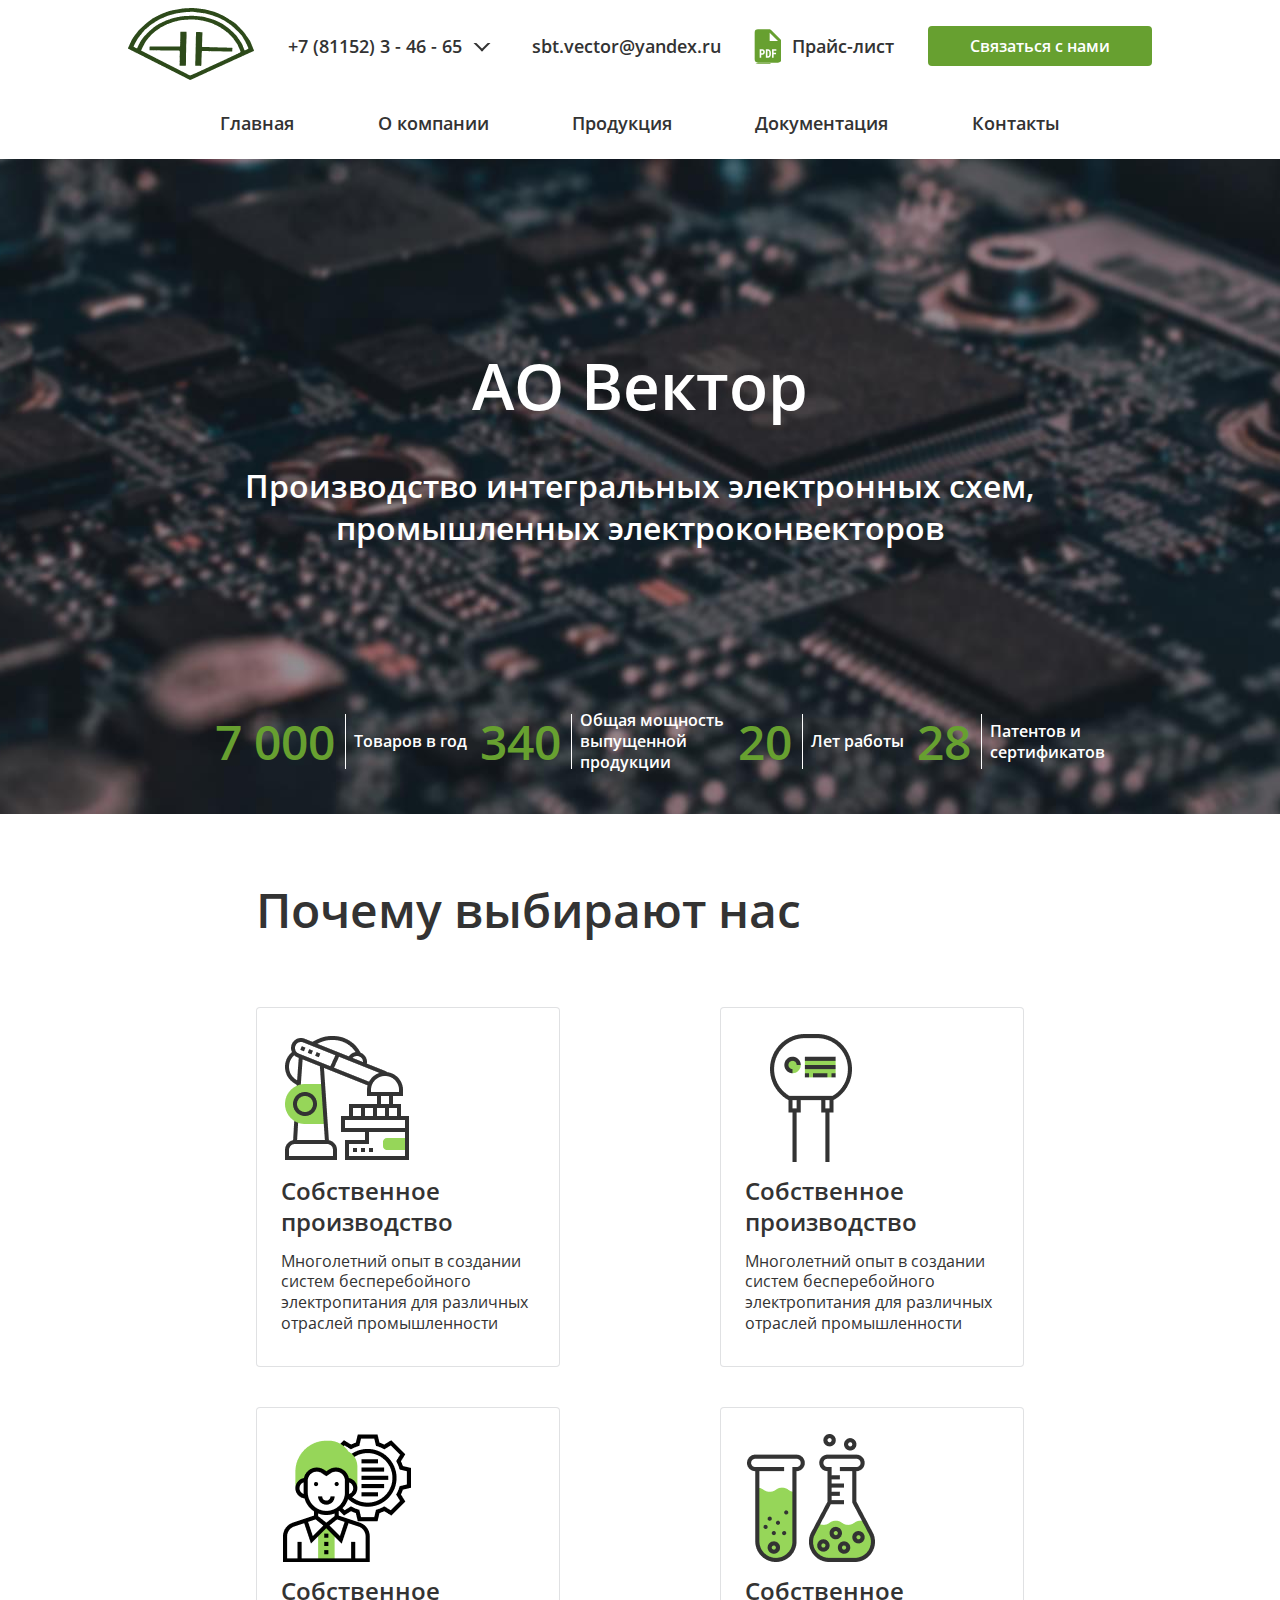
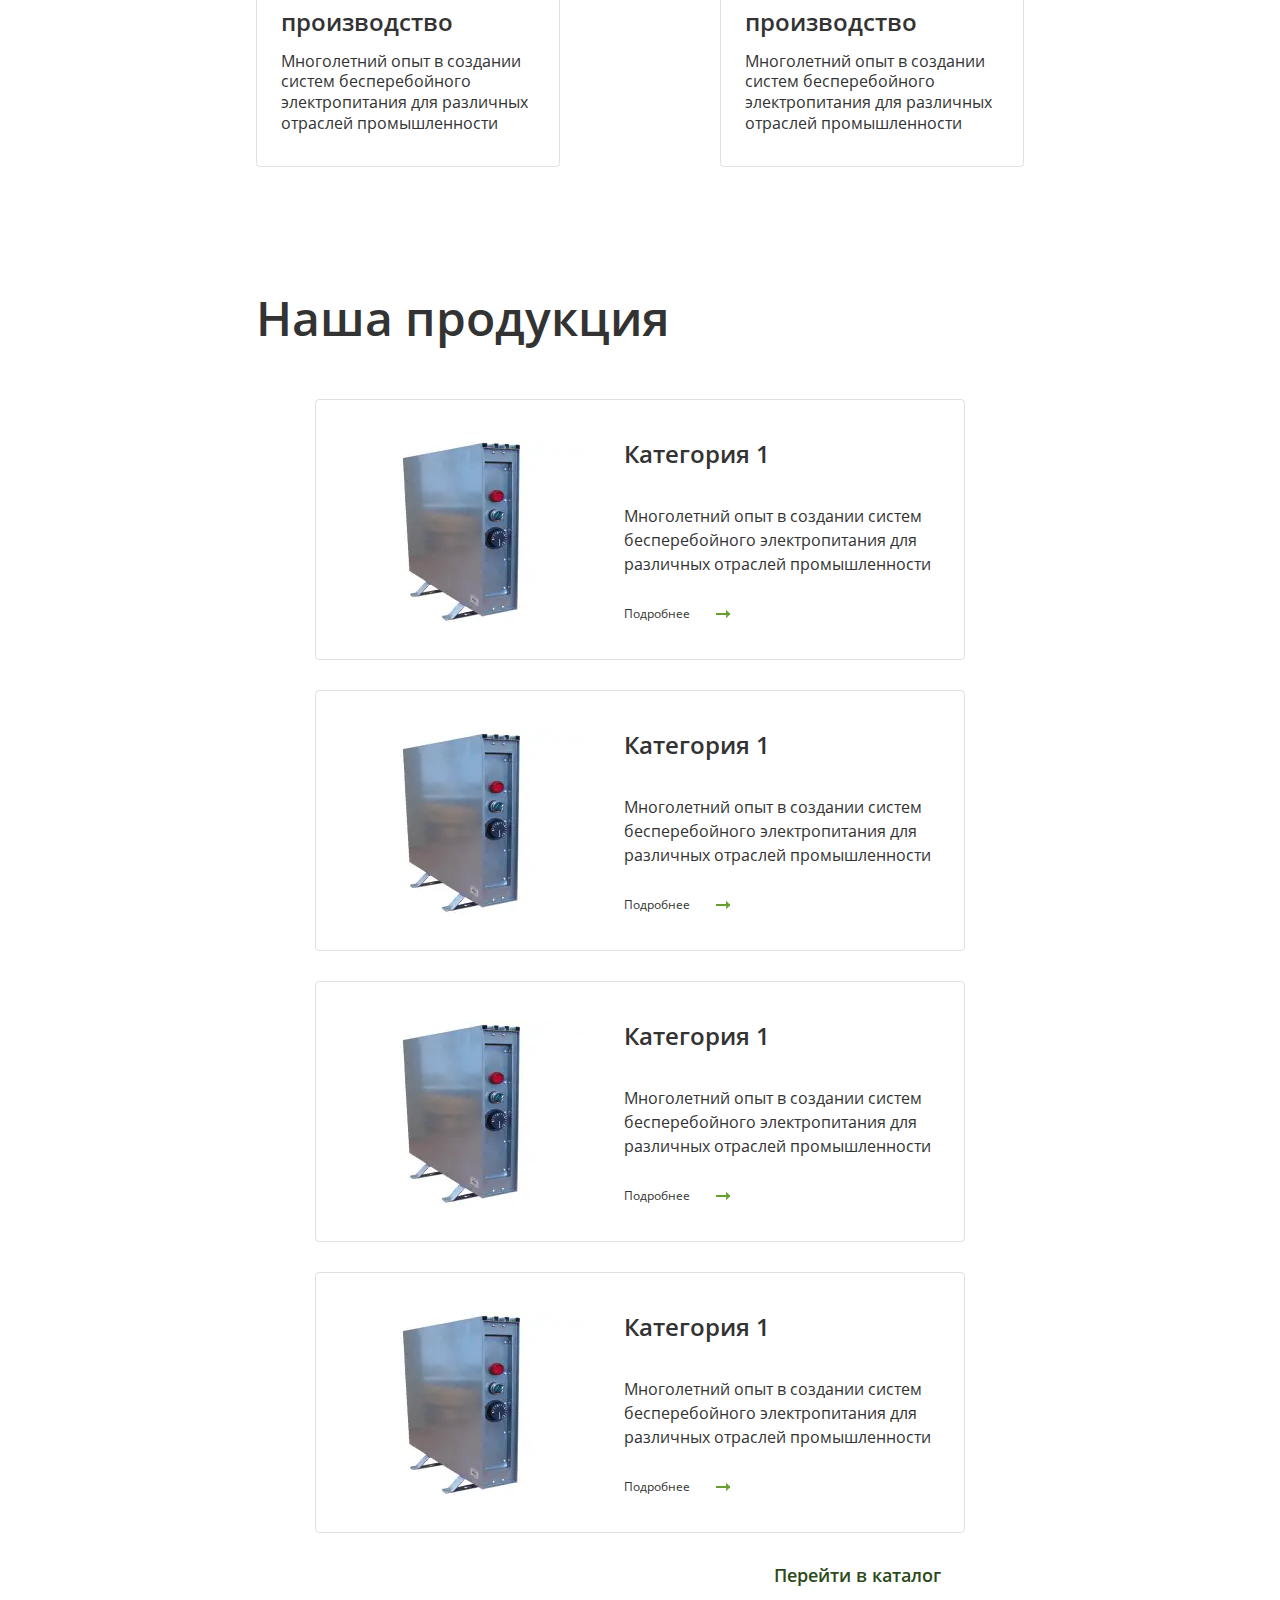
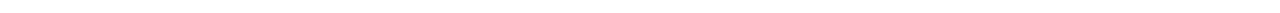
==== index.html @ 48a7c886 "home page. header, main(1,2,3 sections)" ====
<!DOCTYPE html><html lang="en"><head>	<meta charset="UTF-8">	<meta name="viewport" content="width=device-width, initial-scale=1.0">	<link rel="stylesheet" href="css/style.min.css">	<title>Gulp</title>	<!--<style>    HTML {      background-repeat: no-repeat;      background-position: 0 0;      /* По умолчанию показывается мобильный макет */      background-image: url("img/pp.jpg");    }          /*  мобильная    @media (max-width: 320px) {      HTML {        Планшетный макет        background-image: url("img/phone320.jpg");        background-position: center top;      }    }     */    /* Десктоп */    @media (min-width: 1920px) {      HTML {        /* Десктопный макет */        background-image: url("img/pp.jpg");      }    }          BODY {      opacity: 0.5;    }            </style>      <link href="../node_modules/pixel-glass/styles.css" rel="stylesheet">      <script src="../node_modules/pixel-glass/script.js"></script> --></head><body>	<header class="header">	<div class="burger"><span></span></div>	<div class="header__menu">		<a class="header__menu-logo" href="#"><picture><source srcset="img/logo_header.svg" type="image/webp"><img src="img/logo_header.svg" alt="logo" width="126" height="72"></picture></a>	</div>	<div class="header__wrap">		<div class="header__row">			<a class="header__row-logo" href="#"><picture><source srcset="img/logo_header.svg" type="image/webp"><img src="img/logo_header.svg" alt="logo" width="126" height="72"></picture></a>			<div class="header__row-tel-wrap">				<div class="header__row-tel-visible">					<a class="header__row-tel" href="tel:+78115234665">+7 (81152) 3 - 46 - 65</a>					<div class="header__row-tel-arrow"></div>				</div>				<div class="header__row-tel-hidden">					<a href=""><span>Генеральный директор</span> +7 (81152) 3 - 46 - 65</a>					<a href=""><span>Генеральный директор</span> +7 (81152) 3 - 46 - 65</a>					<a href=""><span>Генеральный директор</span> +7 (81152) 3 - 46 - 65</a>					<a href=""><span>Генеральный директор</span> +7 (81152) 3 - 46 - 65</a>				</div>			</div>			<a class="header__row-mail" href="mailto:sbt.vector@yandex.ru">sbt.vector@yandex.ru</a>			<a class="header__row-price" href="#" download>Прайс-лист</a>			<button class="header__row-btn" type="button">Связаться с нами</button>		</div>		<ul class="header__nav">			<li class="header__nav-item"><a class="header__nav-home" href="#">Главная</a></li>			<li class="header__nav-item"><a class="header__nav-aboutus" href="#">О компании</a></li>			<li class="header__nav-item"><a class="header__nav-products" href="#">Продукция</a></li>			<li class="header__nav-item"><a class="header__nav-documents" href="#" target="_blank">Документация</a></li>			<li class="header__nav-item"><a class="header__nav-contacts" href="#">Контакты</a></li>		</ul>	</div>	<div></div></header>	<main class="main">		<section class="title_block">			<h1>АО Вектор</h1>			<h2>Производство интегральных электронных схем, промышленных электроконвекторов</h2>			<ul class="title_block__facts">				<li class="title_block__facts-item">					<div class="title_block__value">7 000</div><span>Товаров в год</span>				</li>				<li class="title_block__facts-item">					<div class="title_block__value">340</div><span>Общая мощность<br> выпущенной<br> продукции</span>				</li>				<li class="title_block__facts-item">					<div class="title_block__value">20</div><span>Лет работы</span>				</li>				<li class="title_block__facts-item">					<div class="title_block__value">28</div><span>Патентов и<br> сертификатов</span>				</li>			</ul>		</section>		<section class="choose-us">			<h3>Почему выбирают нас</h3>			<div class="choose-us__content">				<div class="choose-us__item item1">					<h4>Собственное производство</h4><span>Многолетний опыт в создании систем бесперебойного электропитания для различных отраслей промышленности</span>				</div>				<div class="choose-us__item item2">					<h4>Собственное производство</h4><span>Многолетний опыт в создании систем бесперебойного электропитания для различных отраслей промышленности</span>				</div>				<div class="choose-us__item item3">					<h4>Собственное производство</h4><span>Многолетний опыт в создании систем бесперебойного электропитания для различных отраслей промышленности</span>				</div>				<div class="choose-us__item item4">					<h4>Собственное производство</h4><span>Многолетний опыт в создании систем бесперебойного электропитания для различных отраслей промышленности</span>				</div>			</div>		</section>		<section class="products">			<h3>Наша продукция</h3>			<a class="products__catalog" href="#">Перейти в каталог</a>			<div class="products__content" href="#">				<a class="products__content-category" href="#">					<picture><source srcset="img/products-category.webp" type="image/webp"><img class="products__content-category-img" src="img/products-category.jpg" alt="product" width="252" height="187"></picture>					<div class="products__content-category-text">						<h4>Категория 1</h4>						<p>Многолетний опыт в создании систем бесперебойного электропитания для различных отраслей промышленности</p>						<span>Подробнее</span>					</div>				</a>				<a class="products__content-category" href="#">					<picture><source srcset="img/products-category.webp" type="image/webp"><img class="products__content-category-img" src="img/products-category.jpg" alt="product" width="252" height="187"></picture>					<div class="products__content-category-text">						<h4>Категория 1</h4>						<p>Многолетний опыт в создании систем бесперебойного электропитания для различных отраслей промышленности</p>						<span>Подробнее</span>					</div>				</a>				<a class="products__content-category" href="#">					<picture><source srcset="img/products-category.webp" type="image/webp"><img class="products__content-category-img" src="img/products-category.jpg" alt="product" width="252" height="187"></picture>					<div class="products__content-category-text">						<h4>Категория 1</h4>						<p>Многолетний опыт в создании систем бесперебойного электропитания для различных отраслей промышленности</p>						<span>Подробнее</span>					</div>				</a>				<a class="products__content-category" href="#">					<picture><source srcset="img/products-category.webp" type="image/webp"><img class="products__content-category-img" src="img/products-category.jpg" alt="product" width="252" height="187"></picture>					<div class="products__content-category-text">						<h4>Категория 1</h4>						<p>Многолетний опыт в создании систем бесперебойного электропитания для различных отраслей промышленности</p>						<span>Подробнее</span>					</div>				</a>			</div>		</section>	</main>	<script src="https://code.jquery.com/jquery-3.5.1.min.js"></script>	<script src="js/script.min.js"></script></body></html>
---- css/style.min.css ----
/*! normalize.css v8.0.1 | MIT License | github.com/necolas/normalize.css */html{line-height:1.15;-webkit-text-size-adjust:100%;-moz-text-size-adjust:100%;-ms-text-size-adjust:100%;text-size-adjust:100%}body{margin:0}main{display:block}h1{font-size:2em;margin:.67em 0}hr{-webkit-box-sizing:content-box;box-sizing:content-box;height:0;overflow:visible}pre{font-family:monospace;font-size:1em}a{background-color:transparent}abbr[title]{border-bottom:none;text-decoration:underline}b,strong{font-weight:bolder}code,kbd,samp{font-family:monospace;font-size:1em}small{font-size:80%}sub,sup{font-size:75%;line-height:0;position:relative;vertical-align:baseline}sub{bottom:-.25em}sup{top:-.5em}img{border-style:none}button,input,optgroup,select,textarea{font-family:inherit;font-size:100%;line-height:1.15;margin:0}button,input{overflow:visible}button,select{text-transform:none}[type=button],[type=reset],[type=submit],button{-webkit-appearance:button;-moz-appearance:button;appearance:button}[type=button]::-moz-focus-inner,[type=reset]::-moz-focus-inner,[type=submit]::-moz-focus-inner,button::-moz-focus-inner{border-style:none;padding:0}[type=button]:-moz-focusring,[type=reset]:-moz-focusring,[type=submit]:-moz-focusring,button:-moz-focusring{outline:1px dotted ButtonText}fieldset{padding:.35em .75em .625em}legend{-webkit-box-sizing:border-box;box-sizing:border-box;color:inherit;display:table;max-width:100%;padding:0;white-space:normal}progress{vertical-align:baseline}textarea{overflow:auto}[type=checkbox],[type=radio]{-webkit-box-sizing:border-box;box-sizing:border-box;padding:0}[type=number]::-webkit-inner-spin-button,[type=number]::-webkit-outer-spin-button{height:auto}[type=search]{-webkit-appearance:textfield;-moz-appearance:textfield;appearance:textfield;outline-offset:-2px}[type=search]::-webkit-search-decoration{-webkit-appearance:none;appearance:none}::-webkit-file-upload-button{-webkit-appearance:button;appearance:button;font:inherit}details{display:block}summary{display:list-item}template{display:none}[hidden]{display:none}@font-face{font-family:opensans-400;font-display:swap;src:url(../fonts/opensans-400.woff) format("woff"),url(../fonts/opensans-400.woff2) format("woff2");font-weight:400;font-style:normal}@font-face{font-family:opensans-600;font-display:swap;src:url(../fonts/opensans-600.woff) format("woff"),url(../fonts/opensans-600.woff2) format("woff2");font-weight:600;font-style:normal}@font-face{font-family:opensans-700;font-display:swap;src:url(../fonts/opensans-700.woff) format("woff"),url(../fonts/opensans-700.woff2) format("woff2");font-weight:700;font-style:normal}body{max-width:1920px;margin:0 auto}.header{padding:8px 15.83%;-webkit-box-sizing:border-box;box-sizing:border-box;background-color:#fff}.header__menu{display:none}.header__row{display:-webkit-box;display:-ms-flexbox;display:flex;-webkit-box-pack:justify;-ms-flex-pack:justify;justify-content:space-between;-webkit-box-align:center;-ms-flex-align:center;align-items:center;font-size:18px}.header__row-tel-wrap{width:210px;height:70px;background-color:#fff;position:relative}.header__row-tel-visible{width:200px;height:50px;padding:0;display:-webkit-box;display:-ms-flexbox;display:flex;-webkit-box-pack:justify;-ms-flex-pack:justify;justify-content:space-between;-webkit-box-align:end;-ms-flex-align:end;align-items:flex-end;position:absolute;background-color:#fff;top:-12px;z-index:2}.header__row-tel{font-family:opensans-600,Arial,sans-serif;font-style:normal;font-weight:600;line-height:26px;text-decoration:none;line-height:.3;color:#333}.header__row-tel-arrow{display:block;width:8px;height:8px;border:2px solid #333;border-color:transparent transparent #333 #333;-webkit-transform:rotate(-45deg);-ms-transform:rotate(-45deg);transform:rotate(-45deg);margin-top:1%}.header__row-tel-hidden{width:223px;background-color:#fff;padding:50px 16px 5px 15px;-webkit-box-sizing:border-box;box-sizing:border-box}.header__row-tel-hidden a{display:-webkit-box;display:-ms-flexbox;display:flex;-webkit-box-orient:vertical;-webkit-box-direction:normal;-ms-flex-direction:column;flex-direction:column;-webkit-box-pack:justify;-ms-flex-pack:justify;justify-content:space-between;-webkit-box-align:start;-ms-flex-align:start;align-items:flex-start;height:55px;padding:5px 8px;border-bottom:1px solid #e3e3e3;font-family:opensans-600,Arial,sans-serif;font-style:normal;font-weight:600;line-height:26px;text-decoration:none;color:#333}.header__row-tel-hidden a:nth-of-type(4){border-color:transparent}.header__row-tel-hidden a span{font-size:12px}.header__row-mail{font-family:opensans-600,Arial,sans-serif;font-style:normal;font-weight:600;line-height:26px;text-decoration:none;color:#333}.header__row-price{font-family:opensans-600,Arial,sans-serif;font-style:normal;font-weight:600;line-height:26px;text-decoration:none;color:#333;display:-webkit-box;display:-ms-flexbox;display:flex;width:140px;-webkit-box-pack:justify;-ms-flex-pack:justify;justify-content:space-between;-webkit-box-align:center;-ms-flex-align:center;align-items:center}.header__row-price::before{content:"";display:block;width:27px;height:35px;background-image:url(../img/file_pdf.svg)}.header__row-btn{width:224px;height:40px;background:#67a030;border-radius:4px;border:none;font-family:opensans-600,Arial,sans-serif;font-style:normal;font-weight:600;line-height:26px;text-decoration:none;color:#fff;font-size:16px}.header__nav{margin:0 auto;padding:25px 0 15px;width:82%;display:-webkit-box;display:-ms-flexbox;display:flex;-webkit-box-pack:justify;-ms-flex-pack:justify;justify-content:space-between}.header__nav-item{list-style-type:none;font-size:18px}.header__nav-aboutus,.header__nav-contacts,.header__nav-documents,.header__nav-home,.header__nav-products{font-family:opensans-600,Arial,sans-serif;font-style:normal;font-weight:600;line-height:26px;text-decoration:none;color:#333}main{max-width:100%}.title_block{max-width:100%;padding:11.5% 13.7% 2%;background-image:url(../../img/title_block_bg.jpg);background-repeat:no-repeat;background-position:center;background-size:auto;color:#fff;font-family:opensans-600,Arial,sans-serif;font-weight:600}.title_block h1{font-size:64px;text-align:center}.title_block h2{text-align:center;font-size:32px;line-height:130%;margin-bottom:162px}.title_block__facts{display:-webkit-box;display:-ms-flexbox;display:flex;-webkit-box-pack:justify;-ms-flex-pack:justify;justify-content:space-between}.title_block__facts-item{font-family:opensans-600,Arial,sans-serif;font-style:normal;font-weight:600;line-height:16px;line-height:130%;text-decoration:none;color:#333;color:#fff;list-style-type:none;display:-webkit-box;display:-ms-flexbox;display:flex;-webkit-box-align:center;-ms-flex-align:center;align-items:center}.title_block__value{padding-right:10px;margin-right:8px;font-family:opensans-600,Arial,sans-serif;font-weight:700;line-height:115%;font-size:48px;border-right:1px solid #fff;color:#67a030}.choose-us{padding:65px 15.83% 65px 15.83%;-webkit-box-sizing:border-box;box-sizing:border-box}.choose-us h3{font-family:opensans-600,Arial,sans-serif;font-style:normal;font-weight:700;font-size:48px;line-height:62px;line-height:130%;color:#333;margin:0 0 65px}.choose-us__content{display:-webkit-box;display:-ms-flexbox;display:flex;-webkit-box-pack:justify;-ms-flex-pack:justify;justify-content:space-between}.choose-us__item{width:304px;height:360px;border-radius:4px;border:1px solid rgba(50,54,70,.15);padding:32px 24px;-webkit-box-sizing:border-box;box-sizing:border-box;display:-webkit-box;display:-ms-flexbox;display:flex;-webkit-box-orient:vertical;-webkit-box-direction:normal;-ms-flex-direction:column;flex-direction:column;-webkit-box-pack:end;-ms-flex-pack:end;justify-content:flex-end;background-position:0 0;background-size:contain;background-position:26px 26px;background-size:128px auto;background-repeat:no-repeat}.choose-us__item h4{margin:0 0 13px 0;font-family:opensans-600,Arial,sans-serif;font-style:normal;font-weight:700;font-size:24px;line-height:31px;line-height:130%;color:#333}.choose-us__item span{font-family:opensans-400,Arial,sans-serif;font-style:normal;font-weight:400;line-height:16px;line-height:130%;text-decoration:none;color:#333;font-size:16px}.choose-us__item.item1{background-image:url(../img/choose_us1.png)}.choose-us__item.item2{background-image:url(../img/choose_us2.png)}.choose-us__item.item3{background-image:url(../img/choose_us3.png)}.choose-us__item.item4{background-image:url(../img/choose_us4.png)}.products{padding:15px 15.83% 50px}.products h3{font-family:opensans-600,Arial,sans-serif;font-style:normal;font-weight:700;font-size:48px;line-height:62px;line-height:130%;color:#333;margin:0}.products__catalog{font-family:opensans-600,Arial,sans-serif;font-style:normal;font-weight:600;line-height:26px;text-decoration:none;font-size:18px;color:#2d4a1a;display:block;margin:-45px 0 80px 85%}.products__content{display:-webkit-box;display:-ms-flexbox;display:flex;-ms-flex-wrap:wrap;flex-wrap:wrap;-webkit-box-pack:justify;-ms-flex-pack:justify;justify-content:space-between}.products__content-category{width:640px;height:261px;padding:38px 33px 38px 24px;-webkit-box-sizing:border-box;box-sizing:border-box;display:-webkit-box;display:-ms-flexbox;display:flex;-webkit-box-pack:justify;-ms-flex-pack:justify;justify-content:space-between;border:1px solid rgba(50,54,70,.15);border-radius:4px;text-decoration:none;margin:0 0 30px}.products__content-category-text{display:-webkit-box;display:-ms-flexbox;display:flex;-webkit-box-orient:vertical;-webkit-box-direction:normal;-ms-flex-direction:column;flex-direction:column;-webkit-box-pack:justify;-ms-flex-pack:justify;justify-content:space-between;width:52%}.products__content-category-text h4{font-family:opensans-600,Arial,sans-serif;font-style:normal;font-weight:700;font-size:24px;line-height:31px;line-height:130%;color:#333;margin:0}.products__content-category-text p{font-family:opensans-400,Arial,sans-serif;font-style:normal;font-weight:400;line-height:16px;line-height:130%;text-decoration:none;color:#333;line-height:150%;margin:25px 0 20px}.products__content-category-text span{font-family:opensans-400,Arial,sans-serif;font-style:normal;font-weight:400;line-height:16px;line-height:130%;text-decoration:none;color:#333;font-size:12px;position:relative;display:block;width:106px}.products__content-category-text span::after{content:"";display:block;position:absolute;right:1px;top:5px;width:2px;height:2px;border:2px solid #67a030;border-color:transparent transparent #67a030 #67a030;-webkit-transform:rotate(-135deg);-ms-transform:rotate(-135deg);transform:rotate(-135deg)}.products__content-category-text span::before{content:"";display:block;position:absolute;width:14px;height:2px;background-color:#67a030;right:0;top:7px}@media (max-width:1890px){.products__content-category{width:600px}}@media (max-width:1800px){.choose-us{padding:65px 10% 65px 10%}.products{padding:15px 10% 50px}}@media (max-width:1650px){.header{padding:8px 10%}}@media (max-width:1570px){.choose-us{padding:65px 5% 65px}.products{padding:15px 5% 50px}}@media (max-width:1390px){.choose-us{padding:65px 25% 65px}.choose-us__content{-ms-flex-wrap:wrap;flex-wrap:wrap;height:800px}}@media (max-width:1350px){.products{padding:15px 25% 50px;position:relative}.products h3{margin:0 0 50px}.products__content-category{width:650px}.products__catalog{position:absolute;margin:0;bottom:25px;right:26.5%}}@media (max-width:1290px){.choose-us{padding:65px 20% 65px}.products{padding:15px 20% 50px}.products__content{-webkit-box-orient:vertical;-webkit-box-direction:normal;-ms-flex-direction:column;flex-direction:column;-webkit-box-align:center;-ms-flex-align:center;align-items:center}}@media (max-width:1250px){.header{padding:15px 3%}.header__row{font-size:15px}.header__row-tel-visible{height:60px;top:-20px;width:170px}.header__row-price{width:120px}.header__row-btn{width:200px;font-size:14px}.header__nav-item{font-size:15px}.title_block{padding:11.5% 8% 2%}.title_block__facts{-ms-flex-wrap:wrap;flex-wrap:wrap;padding:0 190px;height:150px;-ms-flex-line-pack:justify;align-content:space-between}}@media (max-width:1100px){.title_block h1{font-size:58px}.title_block h2{font-size:25px;width:650px;margin:70px auto 100px}.title_block__facts{padding:0 130px}}@media (max-width:1080px){.choose-us{padding:65px 17% 65px}.products{padding:15px 17% 50px}}@media (max-width:980px){.choose-us{padding:65px 13% 65px}.products{padding:15px 13% 50px}}@media (max-width:950px){.header{position:relative}.header__menu{display:block;width:100%;height:150px;padding:0 50px;-webkit-box-sizing:border-box;box-sizing:border-box;position:absolute;top:0;left:0;z-index:3;background-color:#fff}.header__menu-logo{display:block;width:130px;margin:35px}.burger{position:absolute;width:50px;height:45px;top:50px;right:60px;z-index:10}.burger::after,.burger::before{content:"";display:block;width:50px;height:6px;border-radius:8px;background-color:#333;position:absolute;-webkit-transition:all .3s ease 0s;-o-transition:all .3s ease 0s;transition:all .3s ease 0s}.burger::before{top:0}.burger::after{bottom:0}.burger span{display:block;position:absolute;top:42%;width:100%;height:6px;border-radius:8px;background-color:#333;-webkit-transition:all .5s ease 0s;-o-transition:all .5s ease 0s;transition:all .5s ease 0s}.burger.active::before{-webkit-transform:rotate(-45deg);-ms-transform:rotate(-45deg);transform:rotate(-45deg);top:42%}.burger.active::after{-webkit-transform:rotate(45deg);-ms-transform:rotate(45deg);transform:rotate(45deg);bottom:42%}.burger.active span{-webkit-transform:scale(0);-ms-transform:scale(0);transform:scale(0)}.header__row-logo{z-index:5;margin:35px 80% 200px 100px}.header__wrap{position:absolute;left:0;width:100%;z-index:5;background-color:#fff;top:-2500%;-webkit-transition:all .8s ease 0s;-o-transition:all .8s ease 0s;transition:all .8s ease 0s}.header__wrap.active{top:0}.header__row{-webkit-box-orient:vertical;-webkit-box-direction:normal;-ms-flex-direction:column;flex-direction:column;-webkit-box-align:center;-ms-flex-align:center;align-items:center;height:520px;padding:0 0 30px}.header__row-tel-wrap{margin-left:30px;height:60px;width:200px}.header__row-tel-hidden{margin:0 0 0 -15px;padding:50px 10px 10px}.header__row-price::before{background-size:70%;background-repeat:no-repeat;background-position:center}.header__nav{-webkit-box-orient:vertical;-webkit-box-direction:normal;-ms-flex-direction:column;flex-direction:column;position:absolute;width:100%;top:0;left:0;height:273px;-webkit-box-align:center;-ms-flex-align:center;align-items:center}.header__nav-item{font-size:18px}.title_block{padding:25% 8% 8%}.title_block__facts{padding:0 70px}}@media (max-width:860px){.choose-us{padding:65px 9% 65px}.choose-us h3{font-size:40px}}@media (max-width:830px){.products{padding:15px 9% 50px}.products__content-category{width:600px}}@media (max-width:770px){.title_block h1{font-size:50px}.title_block h2{font-size:20px;width:500px;margin:70px auto 100px}.title_block__facts-item{font-size:13px}.title_block__value{font-size:40px}.choose-us{padding:65px 5% 65px}}@media (max-width:700px){.choose-us{padding:95px 8% 65px}.choose-us h3{font-size:35px;text-align:center}.choose-us__content{-webkit-box-orient:vertical;-webkit-box-direction:normal;-ms-flex-direction:column;flex-direction:column;-ms-flex-wrap:nowrap;flex-wrap:nowrap;-webkit-box-pack:justify;-ms-flex-pack:justify;justify-content:space-between;-webkit-box-align:center;-ms-flex-align:center;align-items:center;height:1500px}.products h3{font-size:35px}.products__content-category{width:500px;padding-left:0}.products__content-category-img{width:200px;height:auto;margin-top:15px}.products__content-category-text{width:60%}}@media (max-width:670px){.title_block__facts{padding:0 20px}}@media (max-width:590px){.products{padding:15px 5% 50px}.products h3{text-align:center}.products__content-category{width:450px;padding-right:5px}.products__content-category-text{margin-left:-20px}}@media (max-width:570px){.title_block{padding:30% 8% 8%}.title_block h2{width:300px;margin-bottom:50px}.title_block__facts{-ms-flex-wrap:nowrap;flex-wrap:nowrap;height:250px;-webkit-box-orient:vertical;-webkit-box-direction:normal;-ms-flex-direction:column;flex-direction:column;-webkit-box-align:center;-ms-flex-align:center;align-items:center}}@media (max-width:500px){.products__content-category{padding:10px 5px 10px 0;width:90%;height:200px}.products__content-category-text p{margin:0;line-height:110%}}@media (max-width:450px){.header__menu{padding:0 50px 0 0}.header__row-logo{margin:35px 80% 280px 100px}.header__row{height:570px}.header__nav{margin-top:80px}.products__content-category{padding:15px 5px 15px 0}.products__content-category-img{width:170px;height:auto}.products__content-category-text{margin-left:-30px}.products__content-category-text h4{font-size:18px}.products__content-category-text p{font-size:12px}}.webp .title_block{background-image:url(../../img/title_block_bg.webp)}.webp .choose-us__item.item1{background-image:url(../img/choose_us1.webp)}.webp .choose-us__item.item2{background-image:url(../img/choose_us2.webp)}.webp .choose-us__item.item3{background-image:url(../img/choose_us3.webp)}.webp .choose-us__item.item4{background-image:url(../img/choose_us4.webp)}
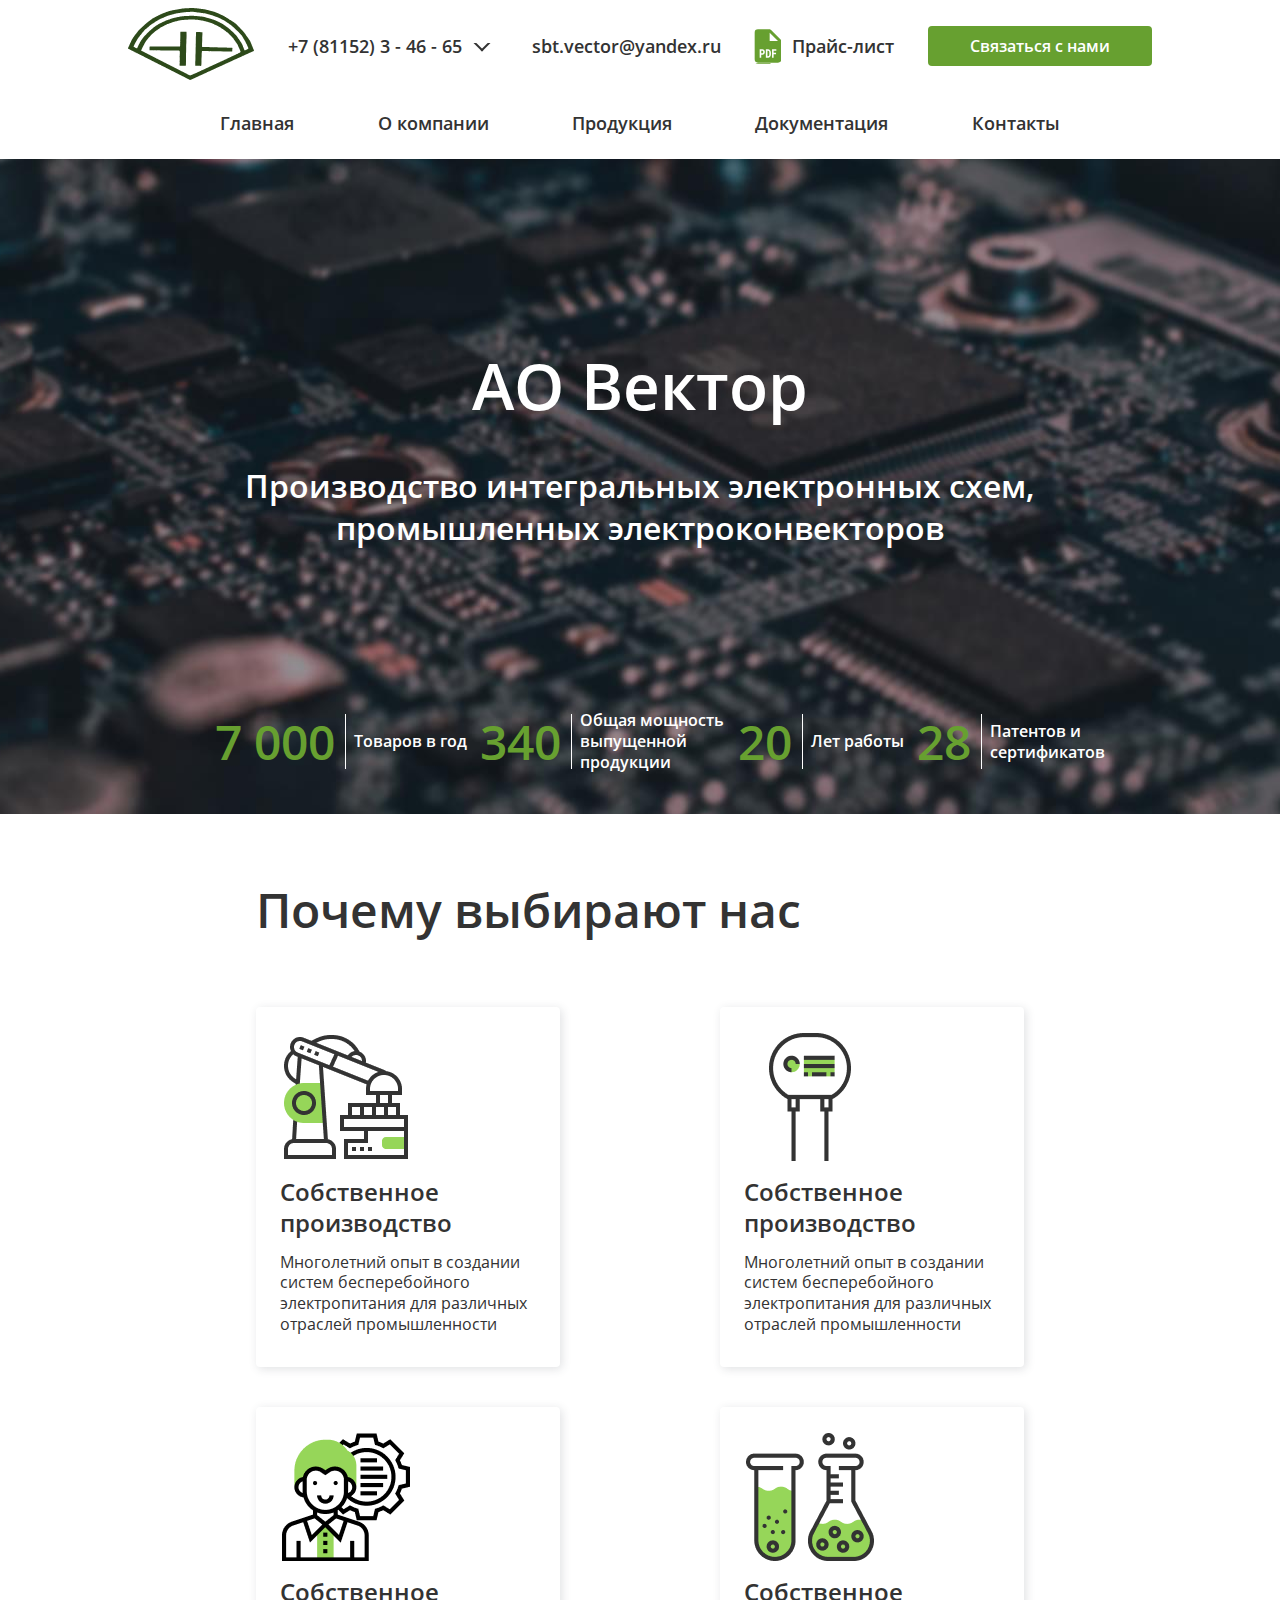
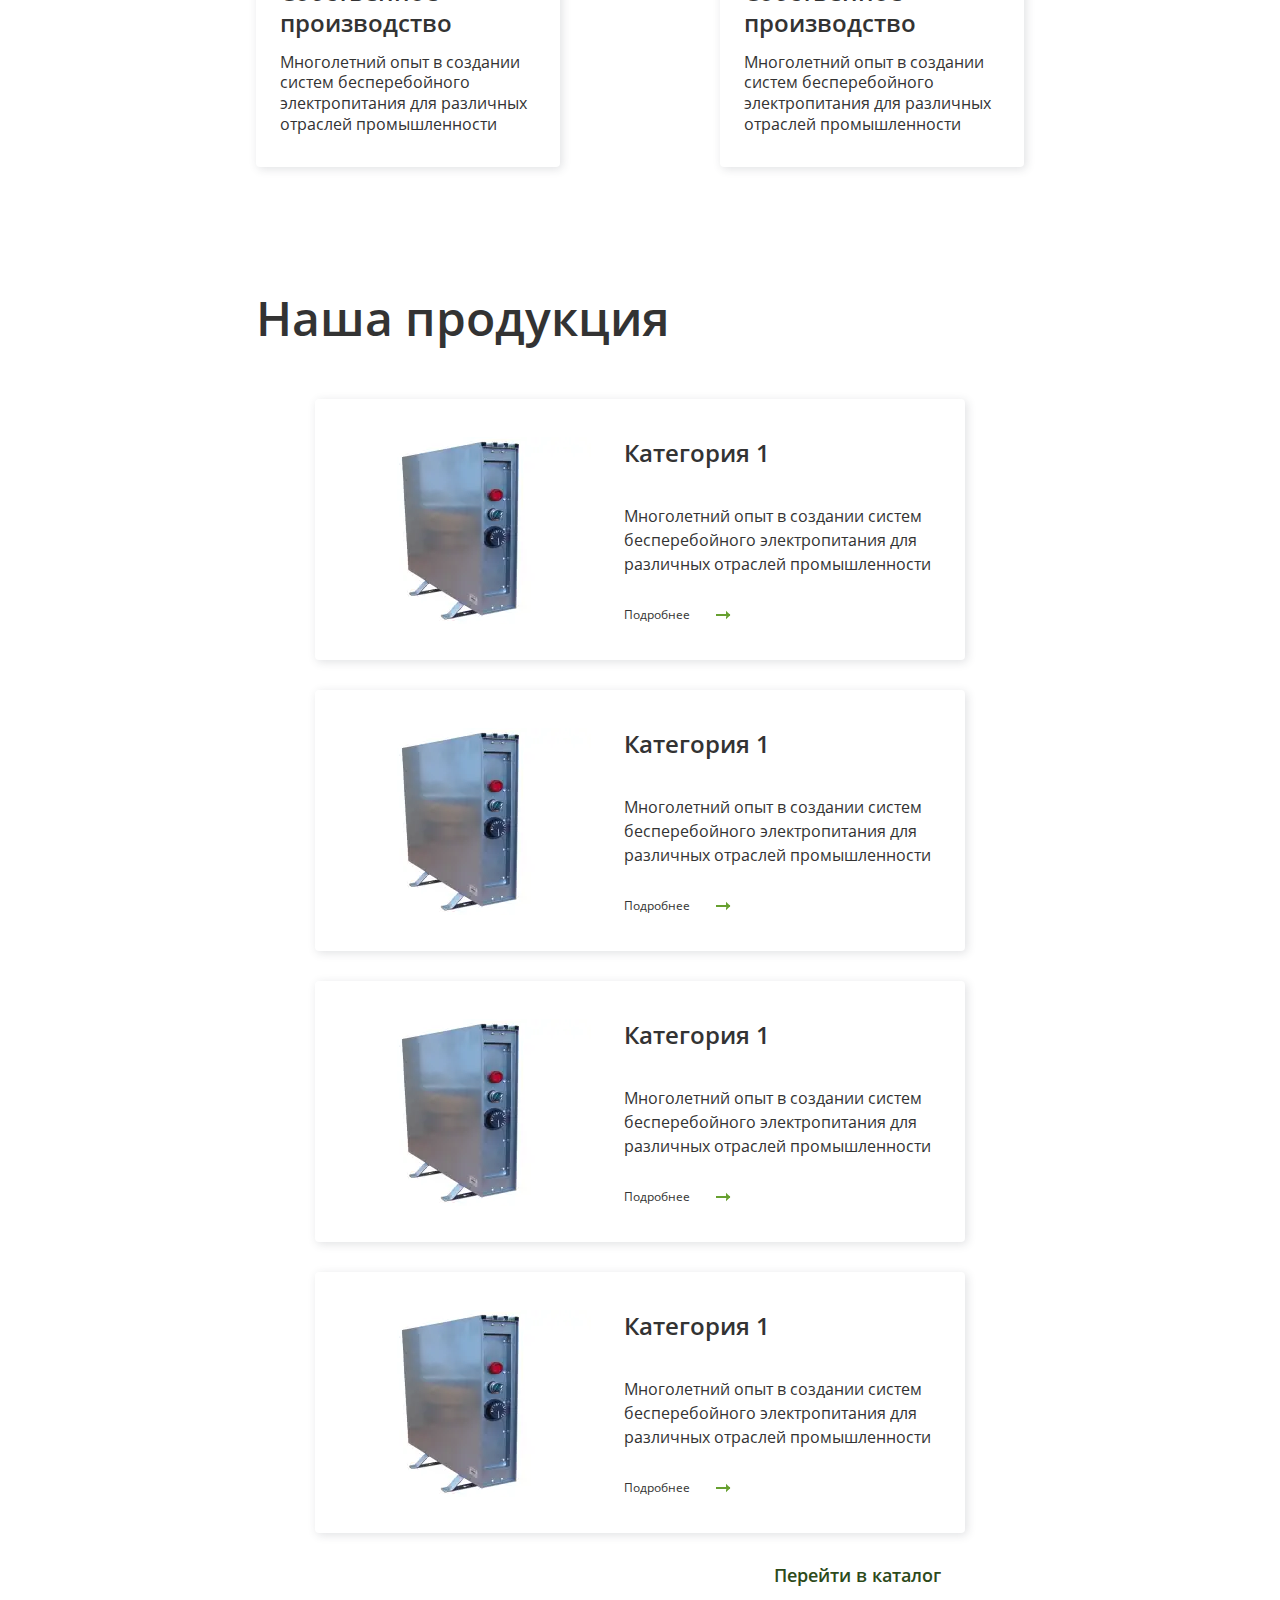
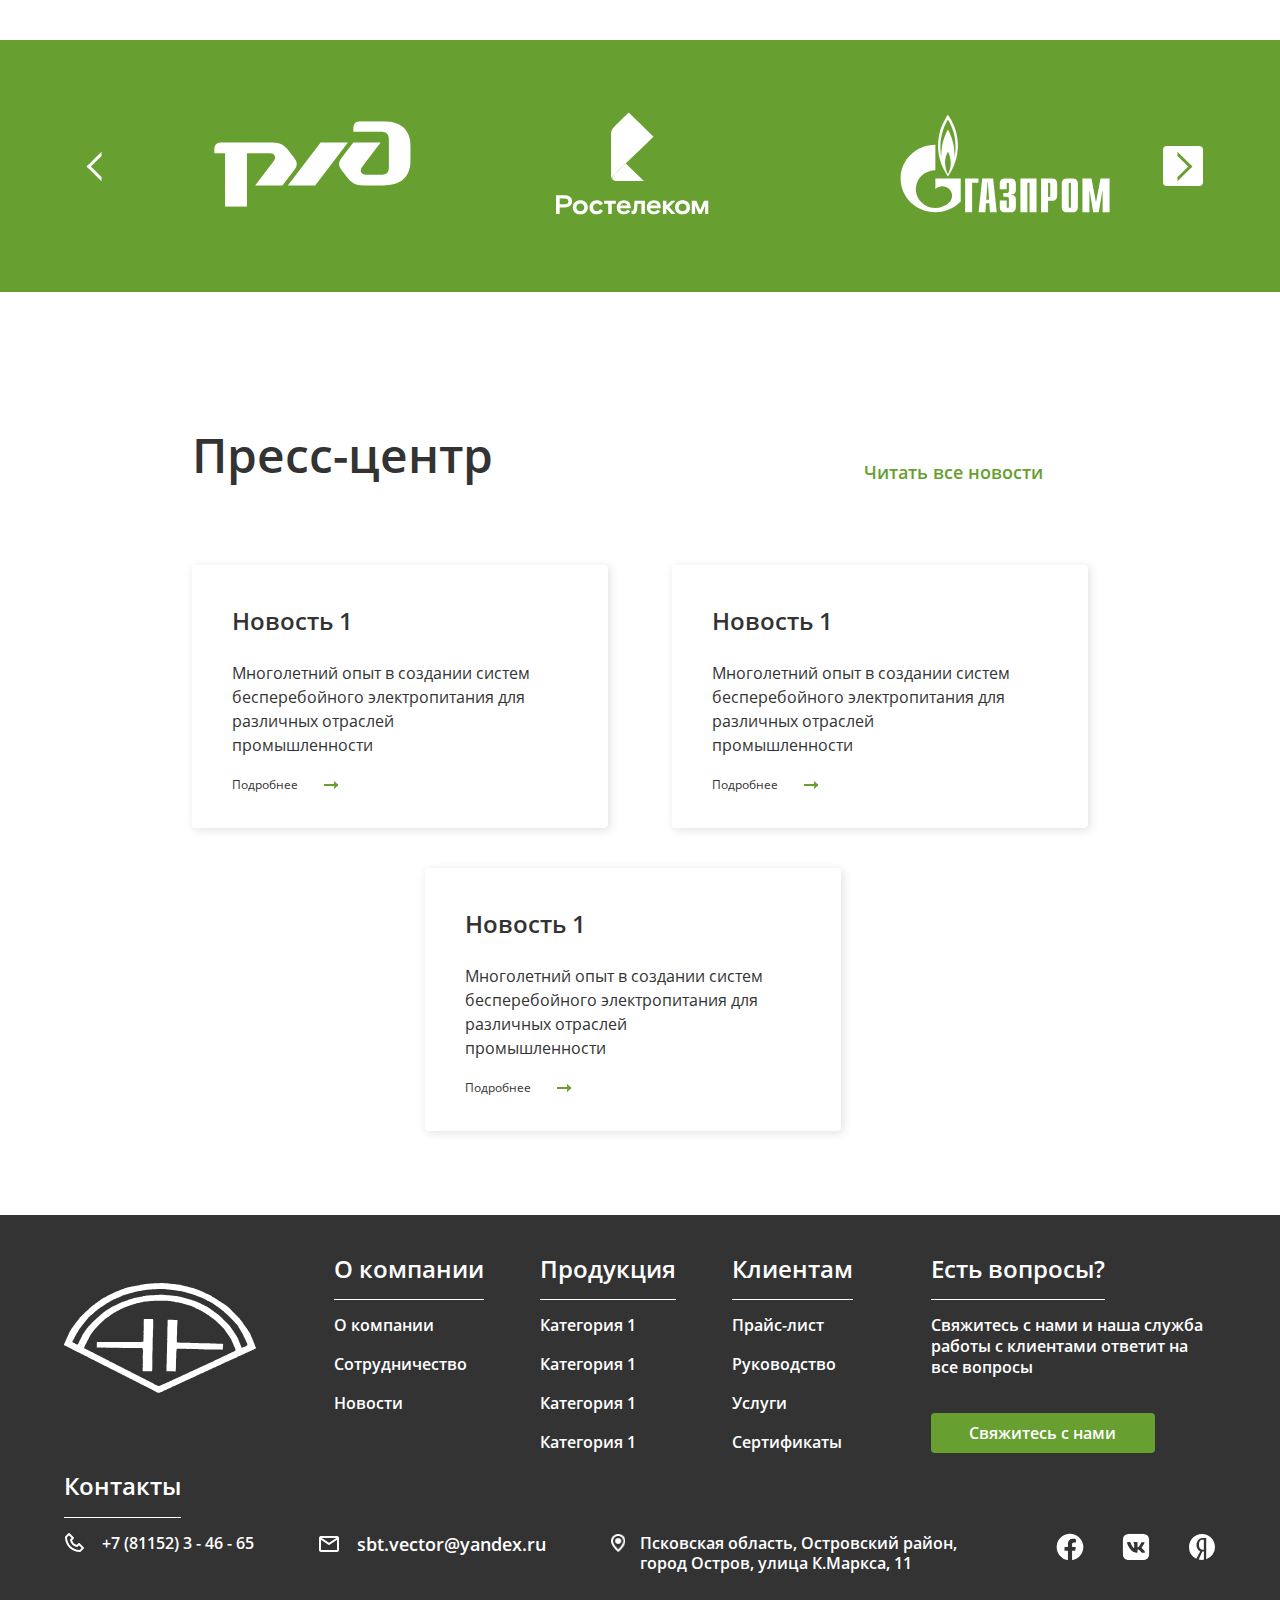
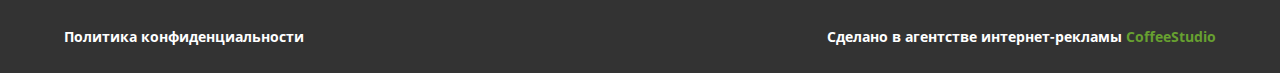
==== commit 678d6611: "+main,footer" ====
--- a/index.html
+++ b/index.html
@@ -37,7 +37,7 @@
              </style>       <link href="../node_modules/pixel-glass/styles.css" rel="stylesheet">-      <script src="../node_modules/pixel-glass/script.js"></script> -->+      <script src="../node_modules/pixel-glass/script.js"></script>--> </head>  <body>@@ -151,7 +151,104 @@
 				</a> 			</div> 		</section>+		<section class="customers-slider">+			<div class="customers-slider__item">+				<picture><source srcset="img/customer1.svg" type="image/webp"><img class="customers-slider__railways" src="img/customer1.svg" alt="#" width="197" height="86"></picture>+			</div>+			<div class="customers-slider__item">+				<picture><source srcset="img/customer2.svg" type="image/webp"><img class="customers-slider__rt" src="img/customer2.svg" alt="#" width="153" height="103" ></picture>+			</div>+			<div class="customers-slider__item">+				<picture><source srcset="img/customer3.svg" type="image/webp"><img class="customers-slider__gazprom" src="img/customer3.svg" alt="#" width="214" height="103"></picture>+			</div>+			<div class="customers-slider__item">+				<picture><source srcset="img/customer4.svg" type="image/webp"><img class="customers-slider__rostec" src="img/customer4.svg" alt="#" width="206" height="98"></picture>+			</div>+			<div class="customers-slider__item">+				<picture><source srcset="img/customer1.svg" type="image/webp"><img class="customers-slider__railways" src="img/customer1.svg" alt="#" width="197" height="86"></picture>+			</div>+			<div class="customers-slider__item">+				<picture><source srcset="img/customer2.svg" type="image/webp"><img class="customers-slider__rt" src="img/customer2.svg" alt="#" width="153" height="103" ></picture>+			</div>+			<div class="customers-slider__item">+				<picture><source srcset="img/customer3.svg" type="image/webp"><img class="customers-slider__gazprom" src="img/customer3.svg" alt="#" width="214" height="103"></picture>+			</div>+			<div class="customers-slider__item">+				<picture><source srcset="img/customer4.svg" type="image/webp"><img class="customers-slider__rostec" src="img/customer4.svg" alt="#" width="206" height="98"></picture>+			</div>+		</section>+		<section class="news">+			<h3>Пресс-центр</h3>+			<a class="news__link" href="#">Читать все новости</a>+			<div class="news__wrap">+				<div class="news__item">+					<h4>Новость 1</h4>+					<p>Многолетний опыт в создании систем бесперебойного электропитания для различных отраслей промышленности</p>+					<span>Подробнее</span>+				</div>+				<div class="news__item">+					<h4>Новость 1</h4>+					<p>Многолетний опыт в создании систем бесперебойного электропитания для различных отраслей промышленности</p>+					<span>Подробнее</span>+				</div>+				<div class="news__item">+					<h4>Новость 1</h4>+					<p>Многолетний опыт в создании систем бесперебойного электропитания для различных отраслей промышленности</p>+					<span>Подробнее</span>+				</div>+			</div>+		</section> 	</main>+	<footer>+	<div class="footer__nav">+		<a class="footer__logo" href="#"><picture><source srcset="img/logo_footer.svg" type="image/webp"><img src="img/logo_footer.svg" alt="logo"></picture></a>+		<div class="footer__nav-wrap">+			<div class="footer__aboutus">+				<a class="footer__title" href="#">О компании</a>+				<a class="footer__aboutus-link" href="#">О компании</a>+				<a class="footer__aboutus-link" href="#">Сотрудничество</a>+				<a class="footer__aboutus-link" href="#">Новости</a>+			</div>+			<div class="footer__products">+				<a class="footer__title" href="#">Продукция</a>+				<a class="footer__products-link" href="#">Категория 1</a>+				<a class="footer__products-link" href="#">Категория 1</a>+				<a class="footer__products-link" href="#">Категория 1</a>+				<a class="footer__products-link" href="#">Категория 1</a>+			</div>+			<div class="footer__toclients">+				<a class="footer__title" href="#">Клиентам</a>+				<a class="footer__toclients-link" href="#">Прайс-лист</a>+				<a class="footer__toclients-link" href="#">Руководство</a>+				<a class="footer__toclients-link" href="#">Услуги</a>+				<a class="footer__toclients-link" href="#">Сертификаты</a>+			</div>+		</div>+		<div class="footer__questions">+			<h4 class="footer__title">Есть вопросы?</h4>+			<span>Свяжитесь с нами и наша служба работы с клиентами ответит на все вопросы</span>+			<button>Свяжитесь с нами</button>+		</div>+	</div>+	<div class="footer__contact">+		<a class="footer__title" href="#">Контакты</a>+		<div class="footer__contact-wrap">+			<a class="footer__tel" href="tel:+78115234665">+7 (81152) 3 - 46 - 65</a>+			<a class="footer__mail" href="mailto:sbt.vector@yandex.ru">sbt.vector@yandex.ru</a>+			<div class="footer__address">Псковская область, Островский район, город Остров, улица К.Маркса, 11</div>+			<div class="footer__socials">+				<a class="footer__socials-fb" href="#"></a>+				<a class="footer__socials-vk" href="#"></a>+				<a class="footer__socials-yandex" href="#"></a>+			</div>+		</div>+	</div>+	<div class="footer__tiny">+		<a class="footer__tiny-link" href="#">Политика конфиденциальности</a>+		<a class="footer__tiny-link" href="#">Сделано в агентстве интернет-рекламы <span>CoffeeStudio</span></a>+	</div>+</footer>+ 	<script src="https://code.jquery.com/jquery-3.5.1.min.js"></script> 	<script src="js/script.min.js"></script> </body>--- a/css/style.min.css
+++ b/css/style.min.css
@@ -1 +1 @@
-/*! normalize.css v8.0.1 | MIT License | github.com/necolas/normalize.css */html{line-height:1.15;-webkit-text-size-adjust:100%;-moz-text-size-adjust:100%;-ms-text-size-adjust:100%;text-size-adjust:100%}body{margin:0}main{display:block}h1{font-size:2em;margin:.67em 0}hr{-webkit-box-sizing:content-box;box-sizing:content-box;height:0;overflow:visible}pre{font-family:monospace;font-size:1em}a{background-color:transparent}abbr[title]{border-bottom:none;text-decoration:underline}b,strong{font-weight:bolder}code,kbd,samp{font-family:monospace;font-size:1em}small{font-size:80%}sub,sup{font-size:75%;line-height:0;position:relative;vertical-align:baseline}sub{bottom:-.25em}sup{top:-.5em}img{border-style:none}button,input,optgroup,select,textarea{font-family:inherit;font-size:100%;line-height:1.15;margin:0}button,input{overflow:visible}button,select{text-transform:none}[type=button],[type=reset],[type=submit],button{-webkit-appearance:button;-moz-appearance:button;appearance:button}[type=button]::-moz-focus-inner,[type=reset]::-moz-focus-inner,[type=submit]::-moz-focus-inner,button::-moz-focus-inner{border-style:none;padding:0}[type=button]:-moz-focusring,[type=reset]:-moz-focusring,[type=submit]:-moz-focusring,button:-moz-focusring{outline:1px dotted ButtonText}fieldset{padding:.35em .75em .625em}legend{-webkit-box-sizing:border-box;box-sizing:border-box;color:inherit;display:table;max-width:100%;padding:0;white-space:normal}progress{vertical-align:baseline}textarea{overflow:auto}[type=checkbox],[type=radio]{-webkit-box-sizing:border-box;box-sizing:border-box;padding:0}[type=number]::-webkit-inner-spin-button,[type=number]::-webkit-outer-spin-button{height:auto}[type=search]{-webkit-appearance:textfield;-moz-appearance:textfield;appearance:textfield;outline-offset:-2px}[type=search]::-webkit-search-decoration{-webkit-appearance:none;appearance:none}::-webkit-file-upload-button{-webkit-appearance:button;appearance:button;font:inherit}details{display:block}summary{display:list-item}template{display:none}[hidden]{display:none}@font-face{font-family:opensans-400;font-display:swap;src:url(../fonts/opensans-400.woff) format("woff"),url(../fonts/opensans-400.woff2) format("woff2");font-weight:400;font-style:normal}@font-face{font-family:opensans-600;font-display:swap;src:url(../fonts/opensans-600.woff) format("woff"),url(../fonts/opensans-600.woff2) format("woff2");font-weight:600;font-style:normal}@font-face{font-family:opensans-700;font-display:swap;src:url(../fonts/opensans-700.woff) format("woff"),url(../fonts/opensans-700.woff2) format("woff2");font-weight:700;font-style:normal}body{max-width:1920px;margin:0 auto}.header{padding:8px 15.83%;-webkit-box-sizing:border-box;box-sizing:border-box;background-color:#fff}.header__menu{display:none}.header__row{display:-webkit-box;display:-ms-flexbox;display:flex;-webkit-box-pack:justify;-ms-flex-pack:justify;justify-content:space-between;-webkit-box-align:center;-ms-flex-align:center;align-items:center;font-size:18px}.header__row-tel-wrap{width:210px;height:70px;background-color:#fff;position:relative}.header__row-tel-visible{width:200px;height:50px;padding:0;display:-webkit-box;display:-ms-flexbox;display:flex;-webkit-box-pack:justify;-ms-flex-pack:justify;justify-content:space-between;-webkit-box-align:end;-ms-flex-align:end;align-items:flex-end;position:absolute;background-color:#fff;top:-12px;z-index:2}.header__row-tel{font-family:opensans-600,Arial,sans-serif;font-style:normal;font-weight:600;line-height:26px;text-decoration:none;line-height:.3;color:#333}.header__row-tel-arrow{display:block;width:8px;height:8px;border:2px solid #333;border-color:transparent transparent #333 #333;-webkit-transform:rotate(-45deg);-ms-transform:rotate(-45deg);transform:rotate(-45deg);margin-top:1%}.header__row-tel-hidden{width:223px;background-color:#fff;padding:50px 16px 5px 15px;-webkit-box-sizing:border-box;box-sizing:border-box}.header__row-tel-hidden a{display:-webkit-box;display:-ms-flexbox;display:flex;-webkit-box-orient:vertical;-webkit-box-direction:normal;-ms-flex-direction:column;flex-direction:column;-webkit-box-pack:justify;-ms-flex-pack:justify;justify-content:space-between;-webkit-box-align:start;-ms-flex-align:start;align-items:flex-start;height:55px;padding:5px 8px;border-bottom:1px solid #e3e3e3;font-family:opensans-600,Arial,sans-serif;font-style:normal;font-weight:600;line-height:26px;text-decoration:none;color:#333}.header__row-tel-hidden a:nth-of-type(4){border-color:transparent}.header__row-tel-hidden a span{font-size:12px}.header__row-mail{font-family:opensans-600,Arial,sans-serif;font-style:normal;font-weight:600;line-height:26px;text-decoration:none;color:#333}.header__row-price{font-family:opensans-600,Arial,sans-serif;font-style:normal;font-weight:600;line-height:26px;text-decoration:none;color:#333;display:-webkit-box;display:-ms-flexbox;display:flex;width:140px;-webkit-box-pack:justify;-ms-flex-pack:justify;justify-content:space-between;-webkit-box-align:center;-ms-flex-align:center;align-items:center}.header__row-price::before{content:"";display:block;width:27px;height:35px;background-image:url(../img/file_pdf.svg)}.header__row-btn{width:224px;height:40px;background:#67a030;border-radius:4px;border:none;font-family:opensans-600,Arial,sans-serif;font-style:normal;font-weight:600;line-height:26px;text-decoration:none;color:#fff;font-size:16px}.header__nav{margin:0 auto;padding:25px 0 15px;width:82%;display:-webkit-box;display:-ms-flexbox;display:flex;-webkit-box-pack:justify;-ms-flex-pack:justify;justify-content:space-between}.header__nav-item{list-style-type:none;font-size:18px}.header__nav-aboutus,.header__nav-contacts,.header__nav-documents,.header__nav-home,.header__nav-products{font-family:opensans-600,Arial,sans-serif;font-style:normal;font-weight:600;line-height:26px;text-decoration:none;color:#333}main{max-width:100%}.title_block{max-width:100%;padding:11.5% 13.7% 2%;background-image:url(../../img/title_block_bg.jpg);background-repeat:no-repeat;background-position:center;background-size:auto;color:#fff;font-family:opensans-600,Arial,sans-serif;font-weight:600}.title_block h1{font-size:64px;text-align:center}.title_block h2{text-align:center;font-size:32px;line-height:130%;margin-bottom:162px}.title_block__facts{display:-webkit-box;display:-ms-flexbox;display:flex;-webkit-box-pack:justify;-ms-flex-pack:justify;justify-content:space-between}.title_block__facts-item{font-family:opensans-600,Arial,sans-serif;font-style:normal;font-weight:600;line-height:16px;line-height:130%;text-decoration:none;color:#333;color:#fff;list-style-type:none;display:-webkit-box;display:-ms-flexbox;display:flex;-webkit-box-align:center;-ms-flex-align:center;align-items:center}.title_block__value{padding-right:10px;margin-right:8px;font-family:opensans-600,Arial,sans-serif;font-weight:700;line-height:115%;font-size:48px;border-right:1px solid #fff;color:#67a030}.choose-us{padding:65px 15.83% 65px 15.83%;-webkit-box-sizing:border-box;box-sizing:border-box}.choose-us h3{font-family:opensans-600,Arial,sans-serif;font-style:normal;font-weight:700;font-size:48px;line-height:62px;line-height:130%;color:#333;margin:0 0 65px}.choose-us__content{display:-webkit-box;display:-ms-flexbox;display:flex;-webkit-box-pack:justify;-ms-flex-pack:justify;justify-content:space-between}.choose-us__item{width:304px;height:360px;border-radius:4px;border:1px solid rgba(50,54,70,.15);padding:32px 24px;-webkit-box-sizing:border-box;box-sizing:border-box;display:-webkit-box;display:-ms-flexbox;display:flex;-webkit-box-orient:vertical;-webkit-box-direction:normal;-ms-flex-direction:column;flex-direction:column;-webkit-box-pack:end;-ms-flex-pack:end;justify-content:flex-end;background-position:0 0;background-size:contain;background-position:26px 26px;background-size:128px auto;background-repeat:no-repeat}.choose-us__item h4{margin:0 0 13px 0;font-family:opensans-600,Arial,sans-serif;font-style:normal;font-weight:700;font-size:24px;line-height:31px;line-height:130%;color:#333}.choose-us__item span{font-family:opensans-400,Arial,sans-serif;font-style:normal;font-weight:400;line-height:16px;line-height:130%;text-decoration:none;color:#333;font-size:16px}.choose-us__item.item1{background-image:url(../img/choose_us1.png)}.choose-us__item.item2{background-image:url(../img/choose_us2.png)}.choose-us__item.item3{background-image:url(../img/choose_us3.png)}.choose-us__item.item4{background-image:url(../img/choose_us4.png)}.products{padding:15px 15.83% 50px}.products h3{font-family:opensans-600,Arial,sans-serif;font-style:normal;font-weight:700;font-size:48px;line-height:62px;line-height:130%;color:#333;margin:0}.products__catalog{font-family:opensans-600,Arial,sans-serif;font-style:normal;font-weight:600;line-height:26px;text-decoration:none;font-size:18px;color:#2d4a1a;display:block;margin:-45px 0 80px 85%}.products__content{display:-webkit-box;display:-ms-flexbox;display:flex;-ms-flex-wrap:wrap;flex-wrap:wrap;-webkit-box-pack:justify;-ms-flex-pack:justify;justify-content:space-between}.products__content-category{width:640px;height:261px;padding:38px 33px 38px 24px;-webkit-box-sizing:border-box;box-sizing:border-box;display:-webkit-box;display:-ms-flexbox;display:flex;-webkit-box-pack:justify;-ms-flex-pack:justify;justify-content:space-between;border:1px solid rgba(50,54,70,.15);border-radius:4px;text-decoration:none;margin:0 0 30px}.products__content-category-text{display:-webkit-box;display:-ms-flexbox;display:flex;-webkit-box-orient:vertical;-webkit-box-direction:normal;-ms-flex-direction:column;flex-direction:column;-webkit-box-pack:justify;-ms-flex-pack:justify;justify-content:space-between;width:52%}.products__content-category-text h4{font-family:opensans-600,Arial,sans-serif;font-style:normal;font-weight:700;font-size:24px;line-height:31px;line-height:130%;color:#333;margin:0}.products__content-category-text p{font-family:opensans-400,Arial,sans-serif;font-style:normal;font-weight:400;line-height:16px;line-height:130%;text-decoration:none;color:#333;line-height:150%;margin:25px 0 20px}.products__content-category-text span{font-family:opensans-400,Arial,sans-serif;font-style:normal;font-weight:400;line-height:16px;line-height:130%;text-decoration:none;color:#333;font-size:12px;position:relative;display:block;width:106px}.products__content-category-text span::after{content:"";display:block;position:absolute;right:1px;top:5px;width:2px;height:2px;border:2px solid #67a030;border-color:transparent transparent #67a030 #67a030;-webkit-transform:rotate(-135deg);-ms-transform:rotate(-135deg);transform:rotate(-135deg)}.products__content-category-text span::before{content:"";display:block;position:absolute;width:14px;height:2px;background-color:#67a030;right:0;top:7px}@media (max-width:1890px){.products__content-category{width:600px}}@media (max-width:1800px){.choose-us{padding:65px 10% 65px 10%}.products{padding:15px 10% 50px}}@media (max-width:1650px){.header{padding:8px 10%}}@media (max-width:1570px){.choose-us{padding:65px 5% 65px}.products{padding:15px 5% 50px}}@media (max-width:1390px){.choose-us{padding:65px 25% 65px}.choose-us__content{-ms-flex-wrap:wrap;flex-wrap:wrap;height:800px}}@media (max-width:1350px){.products{padding:15px 25% 50px;position:relative}.products h3{margin:0 0 50px}.products__content-category{width:650px}.products__catalog{position:absolute;margin:0;bottom:25px;right:26.5%}}@media (max-width:1290px){.choose-us{padding:65px 20% 65px}.products{padding:15px 20% 50px}.products__content{-webkit-box-orient:vertical;-webkit-box-direction:normal;-ms-flex-direction:column;flex-direction:column;-webkit-box-align:center;-ms-flex-align:center;align-items:center}}@media (max-width:1250px){.header{padding:15px 3%}.header__row{font-size:15px}.header__row-tel-visible{height:60px;top:-20px;width:170px}.header__row-price{width:120px}.header__row-btn{width:200px;font-size:14px}.header__nav-item{font-size:15px}.title_block{padding:11.5% 8% 2%}.title_block__facts{-ms-flex-wrap:wrap;flex-wrap:wrap;padding:0 190px;height:150px;-ms-flex-line-pack:justify;align-content:space-between}}@media (max-width:1100px){.title_block h1{font-size:58px}.title_block h2{font-size:25px;width:650px;margin:70px auto 100px}.title_block__facts{padding:0 130px}}@media (max-width:1080px){.choose-us{padding:65px 17% 65px}.products{padding:15px 17% 50px}}@media (max-width:980px){.choose-us{padding:65px 13% 65px}.products{padding:15px 13% 50px}}@media (max-width:950px){.header{position:relative}.header__menu{display:block;width:100%;height:150px;padding:0 50px;-webkit-box-sizing:border-box;box-sizing:border-box;position:absolute;top:0;left:0;z-index:3;background-color:#fff}.header__menu-logo{display:block;width:130px;margin:35px}.burger{position:absolute;width:50px;height:45px;top:50px;right:60px;z-index:10}.burger::after,.burger::before{content:"";display:block;width:50px;height:6px;border-radius:8px;background-color:#333;position:absolute;-webkit-transition:all .3s ease 0s;-o-transition:all .3s ease 0s;transition:all .3s ease 0s}.burger::before{top:0}.burger::after{bottom:0}.burger span{display:block;position:absolute;top:42%;width:100%;height:6px;border-radius:8px;background-color:#333;-webkit-transition:all .5s ease 0s;-o-transition:all .5s ease 0s;transition:all .5s ease 0s}.burger.active::before{-webkit-transform:rotate(-45deg);-ms-transform:rotate(-45deg);transform:rotate(-45deg);top:42%}.burger.active::after{-webkit-transform:rotate(45deg);-ms-transform:rotate(45deg);transform:rotate(45deg);bottom:42%}.burger.active span{-webkit-transform:scale(0);-ms-transform:scale(0);transform:scale(0)}.header__row-logo{z-index:5;margin:35px 80% 200px 100px}.header__wrap{position:absolute;left:0;width:100%;z-index:5;background-color:#fff;top:-2500%;-webkit-transition:all .8s ease 0s;-o-transition:all .8s ease 0s;transition:all .8s ease 0s}.header__wrap.active{top:0}.header__row{-webkit-box-orient:vertical;-webkit-box-direction:normal;-ms-flex-direction:column;flex-direction:column;-webkit-box-align:center;-ms-flex-align:center;align-items:center;height:520px;padding:0 0 30px}.header__row-tel-wrap{margin-left:30px;height:60px;width:200px}.header__row-tel-hidden{margin:0 0 0 -15px;padding:50px 10px 10px}.header__row-price::before{background-size:70%;background-repeat:no-repeat;background-position:center}.header__nav{-webkit-box-orient:vertical;-webkit-box-direction:normal;-ms-flex-direction:column;flex-direction:column;position:absolute;width:100%;top:0;left:0;height:273px;-webkit-box-align:center;-ms-flex-align:center;align-items:center}.header__nav-item{font-size:18px}.title_block{padding:25% 8% 8%}.title_block__facts{padding:0 70px}}@media (max-width:860px){.choose-us{padding:65px 9% 65px}.choose-us h3{font-size:40px}}@media (max-width:830px){.products{padding:15px 9% 50px}.products__content-category{width:600px}}@media (max-width:770px){.title_block h1{font-size:50px}.title_block h2{font-size:20px;width:500px;margin:70px auto 100px}.title_block__facts-item{font-size:13px}.title_block__value{font-size:40px}.choose-us{padding:65px 5% 65px}}@media (max-width:700px){.choose-us{padding:95px 8% 65px}.choose-us h3{font-size:35px;text-align:center}.choose-us__content{-webkit-box-orient:vertical;-webkit-box-direction:normal;-ms-flex-direction:column;flex-direction:column;-ms-flex-wrap:nowrap;flex-wrap:nowrap;-webkit-box-pack:justify;-ms-flex-pack:justify;justify-content:space-between;-webkit-box-align:center;-ms-flex-align:center;align-items:center;height:1500px}.products h3{font-size:35px}.products__content-category{width:500px;padding-left:0}.products__content-category-img{width:200px;height:auto;margin-top:15px}.products__content-category-text{width:60%}}@media (max-width:670px){.title_block__facts{padding:0 20px}}@media (max-width:590px){.products{padding:15px 5% 50px}.products h3{text-align:center}.products__content-category{width:450px;padding-right:5px}.products__content-category-text{margin-left:-20px}}@media (max-width:570px){.title_block{padding:30% 8% 8%}.title_block h2{width:300px;margin-bottom:50px}.title_block__facts{-ms-flex-wrap:nowrap;flex-wrap:nowrap;height:250px;-webkit-box-orient:vertical;-webkit-box-direction:normal;-ms-flex-direction:column;flex-direction:column;-webkit-box-align:center;-ms-flex-align:center;align-items:center}}@media (max-width:500px){.products__content-category{padding:10px 5px 10px 0;width:90%;height:200px}.products__content-category-text p{margin:0;line-height:110%}}@media (max-width:450px){.header__menu{padding:0 50px 0 0}.header__row-logo{margin:35px 80% 280px 100px}.header__row{height:570px}.header__nav{margin-top:80px}.products__content-category{padding:15px 5px 15px 0}.products__content-category-img{width:170px;height:auto}.products__content-category-text{margin-left:-30px}.products__content-category-text h4{font-size:18px}.products__content-category-text p{font-size:12px}}.webp .title_block{background-image:url(../../img/title_block_bg.webp)}.webp .choose-us__item.item1{background-image:url(../img/choose_us1.webp)}.webp .choose-us__item.item2{background-image:url(../img/choose_us2.webp)}.webp .choose-us__item.item3{background-image:url(../img/choose_us3.webp)}.webp .choose-us__item.item4{background-image:url(../img/choose_us4.webp)}+/*! normalize.css v8.0.1 | MIT License | github.com/necolas/normalize.css */html{line-height:1.15;-webkit-text-size-adjust:100%;-moz-text-size-adjust:100%;-ms-text-size-adjust:100%;text-size-adjust:100%}body{margin:0}main{display:block}h1{font-size:2em;margin:.67em 0}hr{-webkit-box-sizing:content-box;box-sizing:content-box;height:0;overflow:visible}pre{font-family:monospace;font-size:1em}a{background-color:transparent}abbr[title]{border-bottom:none;text-decoration:underline}b,strong{font-weight:bolder}code,kbd,samp{font-family:monospace;font-size:1em}small{font-size:80%}sub,sup{font-size:75%;line-height:0;position:relative;vertical-align:baseline}sub{bottom:-.25em}sup{top:-.5em}img{border-style:none}button,input,optgroup,select,textarea{font-family:inherit;font-size:100%;line-height:1.15;margin:0}button,input{overflow:visible}button,select{text-transform:none}[type=button],[type=reset],[type=submit],button{-webkit-appearance:button;-moz-appearance:button;appearance:button}[type=button]::-moz-focus-inner,[type=reset]::-moz-focus-inner,[type=submit]::-moz-focus-inner,button::-moz-focus-inner{border-style:none;padding:0}[type=button]:-moz-focusring,[type=reset]:-moz-focusring,[type=submit]:-moz-focusring,button:-moz-focusring{outline:1px dotted ButtonText}fieldset{padding:.35em .75em .625em}legend{-webkit-box-sizing:border-box;box-sizing:border-box;color:inherit;display:table;max-width:100%;padding:0;white-space:normal}progress{vertical-align:baseline}textarea{overflow:auto}[type=checkbox],[type=radio]{-webkit-box-sizing:border-box;box-sizing:border-box;padding:0}[type=number]::-webkit-inner-spin-button,[type=number]::-webkit-outer-spin-button{height:auto}[type=search]{-webkit-appearance:textfield;-moz-appearance:textfield;appearance:textfield;outline-offset:-2px}[type=search]::-webkit-search-decoration{-webkit-appearance:none;appearance:none}::-webkit-file-upload-button{-webkit-appearance:button;appearance:button;font:inherit}details{display:block}summary{display:list-item}template{display:none}[hidden]{display:none}@font-face{font-family:opensans-400;font-display:swap;src:url(../fonts/opensans-400.woff) format("woff"),url(../fonts/opensans-400.woff2) format("woff2");font-weight:400;font-style:normal}@font-face{font-family:opensans-600;font-display:swap;src:url(../fonts/opensans-600.woff) format("woff"),url(../fonts/opensans-600.woff2) format("woff2");font-weight:600;font-style:normal}@font-face{font-family:opensans-700;font-display:swap;src:url(../fonts/opensans-700.woff) format("woff"),url(../fonts/opensans-700.woff2) format("woff2");font-weight:700;font-style:normal}body{max-width:1920px;margin:0 auto}.header{padding:8px 15.83%;-webkit-box-sizing:border-box;box-sizing:border-box;background-color:#fff}.header__menu{display:none}.header__row{display:-webkit-box;display:-ms-flexbox;display:flex;-webkit-box-pack:justify;-ms-flex-pack:justify;justify-content:space-between;-webkit-box-align:center;-ms-flex-align:center;align-items:center;font-size:18px}.header__row-tel-wrap{width:210px;height:70px;background-color:#fff;position:relative}.header__row-tel-visible{width:200px;height:50px;padding:0;display:-webkit-box;display:-ms-flexbox;display:flex;-webkit-box-pack:justify;-ms-flex-pack:justify;justify-content:space-between;-webkit-box-align:end;-ms-flex-align:end;align-items:flex-end;position:absolute;background-color:#fff;top:-12px;z-index:2}.header__row-tel{font-family:opensans-600,Arial,sans-serif;font-style:normal;font-weight:600;line-height:26px;text-decoration:none;line-height:.3;color:#333}.header__row-tel-arrow{display:block;width:8px;height:8px;border:2px solid #333;border-color:transparent transparent #333 #333;-webkit-transform:rotate(-45deg);-ms-transform:rotate(-45deg);transform:rotate(-45deg);margin-top:1%}.header__row-tel-hidden{width:223px;background-color:#fff;padding:50px 16px 5px 15px;-webkit-box-sizing:border-box;box-sizing:border-box}.header__row-tel-hidden a{display:-webkit-box;display:-ms-flexbox;display:flex;-webkit-box-orient:vertical;-webkit-box-direction:normal;-ms-flex-direction:column;flex-direction:column;-webkit-box-pack:justify;-ms-flex-pack:justify;justify-content:space-between;-webkit-box-align:start;-ms-flex-align:start;align-items:flex-start;height:55px;padding:5px 8px;border-bottom:1px solid #e3e3e3;font-family:opensans-600,Arial,sans-serif;font-style:normal;font-weight:600;line-height:26px;text-decoration:none;color:#333}.header__row-tel-hidden a:nth-of-type(4){border-color:transparent}.header__row-tel-hidden a span{font-size:12px}.header__row-mail{font-family:opensans-600,Arial,sans-serif;font-style:normal;font-weight:600;line-height:26px;text-decoration:none;color:#333}.header__row-price{font-family:opensans-600,Arial,sans-serif;font-style:normal;font-weight:600;line-height:26px;text-decoration:none;color:#333;display:-webkit-box;display:-ms-flexbox;display:flex;width:140px;-webkit-box-pack:justify;-ms-flex-pack:justify;justify-content:space-between;-webkit-box-align:center;-ms-flex-align:center;align-items:center}.header__row-price::before{content:"";display:block;width:27px;height:35px;background-image:url(../img/file_pdf.svg)}.header__row-btn{width:224px;height:40px;background:#67a030;border-radius:4px;border:none;font-family:opensans-600,Arial,sans-serif;font-style:normal;font-weight:600;line-height:26px;text-decoration:none;color:#fff;font-size:16px}.header__nav{margin:0 auto;padding:25px 0 15px;width:82%;display:-webkit-box;display:-ms-flexbox;display:flex;-webkit-box-pack:justify;-ms-flex-pack:justify;justify-content:space-between}.header__nav-item{list-style-type:none;font-size:18px}.header__nav-aboutus,.header__nav-contacts,.header__nav-documents,.header__nav-home,.header__nav-products{font-family:opensans-600,Arial,sans-serif;font-style:normal;font-weight:600;line-height:26px;text-decoration:none;color:#333}main{max-width:100%}.title_block{max-width:100%;padding:11.5% 13.7% 2%;background-image:url(../img/title_block_bg.jpg);background-repeat:no-repeat;background-position:center;background-size:auto;color:#fff;font-family:opensans-600,Arial,sans-serif;font-weight:600}.title_block h1{font-size:64px;text-align:center}.title_block h2{text-align:center;font-size:32px;line-height:130%;margin-bottom:162px}.title_block__facts{display:-webkit-box;display:-ms-flexbox;display:flex;-webkit-box-pack:justify;-ms-flex-pack:justify;justify-content:space-between}.title_block__facts-item{font-family:opensans-600,Arial,sans-serif;font-style:normal;font-weight:600;line-height:16px;line-height:130%;text-decoration:none;color:#333;color:#fff;list-style-type:none;display:-webkit-box;display:-ms-flexbox;display:flex;-webkit-box-align:center;-ms-flex-align:center;align-items:center}.title_block__value{padding-right:10px;margin-right:8px;font-family:opensans-600,Arial,sans-serif;font-weight:700;line-height:115%;font-size:48px;border-right:1px solid #fff;color:#67a030}.choose-us{padding:65px 15.83% 65px 15.83%;-webkit-box-sizing:border-box;box-sizing:border-box}.choose-us h3{font-family:opensans-600,Arial,sans-serif;font-style:normal;font-weight:700;font-size:48px;line-height:62px;line-height:130%;color:#333;margin:0 0 65px}.choose-us__content{display:-webkit-box;display:-ms-flexbox;display:flex;-webkit-box-pack:justify;-ms-flex-pack:justify;justify-content:space-between}.choose-us__item{width:304px;height:360px;border-radius:4px;-webkit-box-shadow:2px 2px 10px 0 rgba(50,54,70,.15);box-shadow:2px 2px 10px 0 rgba(50,54,70,.15);padding:32px 24px;-webkit-box-sizing:border-box;box-sizing:border-box;display:-webkit-box;display:-ms-flexbox;display:flex;-webkit-box-orient:vertical;-webkit-box-direction:normal;-ms-flex-direction:column;flex-direction:column;-webkit-box-pack:end;-ms-flex-pack:end;justify-content:flex-end;background-position:0 0;background-size:contain;background-position:26px 26px;background-size:128px auto;background-repeat:no-repeat}.choose-us__item h4{margin:0 0 13px 0;font-family:opensans-600,Arial,sans-serif;font-style:normal;font-weight:600;font-size:24px;line-height:31px;line-height:130%;color:#333}.choose-us__item span{font-family:opensans-400,Arial,sans-serif;font-style:normal;font-weight:400;line-height:16px;line-height:130%;text-decoration:none;color:#333;font-size:16px}.choose-us__item.item1{background-image:url(../img/choose_us1.png)}.choose-us__item.item2{background-image:url(../img/choose_us2.png)}.choose-us__item.item3{background-image:url(../img/choose_us3.png)}.choose-us__item.item4{background-image:url(../img/choose_us4.png)}.products{padding:15px 15.83% 50px}.products h3{font-family:opensans-600,Arial,sans-serif;font-style:normal;font-weight:700;font-size:48px;line-height:62px;line-height:130%;color:#333;margin:0}.products__catalog{font-family:opensans-600,Arial,sans-serif;font-style:normal;font-weight:600;line-height:26px;text-decoration:none;font-size:18px;color:#2d4a1a;display:block;margin:-45px 0 80px 85%}.products__content{display:-webkit-box;display:-ms-flexbox;display:flex;-ms-flex-wrap:wrap;flex-wrap:wrap;-webkit-box-pack:justify;-ms-flex-pack:justify;justify-content:space-between}.products__content-category{width:640px;height:261px;padding:38px 33px 38px 24px;-webkit-box-sizing:border-box;box-sizing:border-box;display:-webkit-box;display:-ms-flexbox;display:flex;-webkit-box-pack:justify;-ms-flex-pack:justify;justify-content:space-between;border-radius:4px;-webkit-box-shadow:2px 2px 10px 0 rgba(50,54,70,.15);box-shadow:2px 2px 10px 0 rgba(50,54,70,.15);text-decoration:none;margin:0 0 30px}.products__content-category-text{display:-webkit-box;display:-ms-flexbox;display:flex;-webkit-box-orient:vertical;-webkit-box-direction:normal;-ms-flex-direction:column;flex-direction:column;-webkit-box-pack:justify;-ms-flex-pack:justify;justify-content:space-between;width:52%}.products__content-category-text h4{font-family:opensans-600,Arial,sans-serif;font-style:normal;font-weight:600;font-size:24px;line-height:31px;line-height:130%;color:#333;margin:0}.products__content-category-text p{font-family:opensans-400,Arial,sans-serif;font-style:normal;font-weight:400;line-height:16px;line-height:130%;text-decoration:none;color:#333;line-height:150%;margin:25px 0 20px}.products__content-category-text span{font-family:opensans-400,Arial,sans-serif;font-style:normal;font-weight:400;line-height:16px;line-height:130%;text-decoration:none;color:#333;font-size:12px;position:relative;display:block;width:106px}.products__content-category-text span::after{content:"";display:block;position:absolute;right:1px;top:5px;width:2px;height:2px;border:2px solid #67a030;border-color:transparent transparent #67a030 #67a030;-webkit-transform:rotate(-135deg);-ms-transform:rotate(-135deg);transform:rotate(-135deg)}.products__content-category-text span::before{content:"";display:block;position:absolute;width:14px;height:2px;background-color:#67a030;right:0;top:7px}.customers-slider{margin-top:27px;background-color:#67a030;padding:72px 17.7%;position:relative}.customers-slider .slick-list{overflow:hidden}.customers-slider .slick-track{display:-webkit-box;display:-ms-flexbox;display:flex;-webkit-box-align:center;-ms-flex-align:center;align-items:center}.customers-slider__item{padding-left:25%;-webkit-box-sizing:border-box;box-sizing:border-box}.slick-arrow{display:block;width:40px;height:40px;border-radius:4px;border:none;background-color:#fff;position:absolute;z-index:1;font-size:0}.slick-arrow::before{content:"";display:block;width:15px;height:15px;background-color:transparent;border:3px solid #67a030;border-color:transparent transparent #67a030 #67a030;position:absolute}.slick-arrow:focus{outline:0}.slick-prev{top:42%;left:16%}.slick-prev::before{-webkit-transform:rotate(45deg);-ms-transform:rotate(45deg);transform:rotate(45deg);top:25%;left:35%}.slick-next{top:42%;right:15%}.slick-next::before{-webkit-transform:rotate(-135deg);-ms-transform:rotate(-135deg);transform:rotate(-135deg);top:25%;left:10%}.slick-disabled{background-color:transparent}.slick-disabled::before{border-color:transparent transparent #fff #fff}.news{padding:34px 15.83% 110px;-webkit-box-sizing:border-box;box-sizing:border-box}.news h3{font-family:opensans-600,Arial,sans-serif;font-style:normal;font-weight:700;font-size:48px;line-height:62px;line-height:130%;color:#333}.news__link{font-family:opensans-600,Arial,sans-serif;font-style:normal;font-weight:600;line-height:26px;text-decoration:none;font-size:18px;color:#67a030;display:block;width:186px;margin:-95px 0 80px 86%}.news__wrap{display:-webkit-box;display:-ms-flexbox;display:flex;-webkit-box-pack:justify;-ms-flex-pack:justify;justify-content:space-between}.news__item{width:416px;height:263px;border-radius:4px;-webkit-box-shadow:2px 2px 10px 0 rgba(50,54,70,.15);box-shadow:2px 2px 10px 0 rgba(50,54,70,.15);padding:40px 72px 40px 40px;-webkit-box-sizing:border-box;box-sizing:border-box;display:-webkit-box;display:-ms-flexbox;display:flex;-webkit-box-orient:vertical;-webkit-box-direction:normal;-ms-flex-direction:column;flex-direction:column;-webkit-box-pack:justify;-ms-flex-pack:justify;justify-content:space-between}.news__item h4{font-family:opensans-600,Arial,sans-serif;font-style:normal;font-weight:600;font-size:24px;line-height:31px;line-height:130%;color:#333;margin:0}.news__item p{font-family:opensans-400,Arial,sans-serif;font-style:normal;font-weight:400;line-height:16px;line-height:130%;text-decoration:none;color:#333;line-height:150%;margin:25px 0 20px}.news__item span{font-family:opensans-400,Arial,sans-serif;font-style:normal;font-weight:400;line-height:16px;line-height:130%;text-decoration:none;color:#333;font-size:12px;position:relative;display:block;width:106px}.news__item span::after{content:"";display:block;position:absolute;right:1px;top:5px;width:2px;height:2px;border:2px solid #67a030;border-color:transparent transparent #67a030 #67a030;-webkit-transform:rotate(-135deg);-ms-transform:rotate(-135deg);transform:rotate(-135deg)}.news__item span::before{content:"";display:block;position:absolute;width:14px;height:2px;background-color:#67a030;right:0;top:7px}footer{max-width:100%;padding:38px 15% 28px 15.83%;-webkit-box-sizing:border-box;box-sizing:border-box;background-color:#333}.footer__nav{display:-webkit-box;display:-ms-flexbox;display:flex;-webkit-box-pack:justify;-ms-flex-pack:justify;justify-content:space-between;-webkit-box-align:start;-ms-flex-align:start;align-items:flex-start}.footer__title{display:inline-block;margin:0 0 15px;padding:0 0 15px 0;-webkit-box-sizing:border-box;box-sizing:border-box;font-family:opensans-600,Arial,sans-serif;font-style:normal;font-weight:600;font-size:24px;line-height:31px;line-height:130%;color:#333;color:#fff;border-bottom:1px solid #fff;text-decoration:none}.footer__logo{margin:30px 0 0 0}.footer__nav-wrap{display:-webkit-box;display:-ms-flexbox;display:flex;-webkit-box-pack:justify;-ms-flex-pack:justify;justify-content:space-between;width:45%}.footer__aboutus{display:-webkit-box;display:-ms-flexbox;display:flex;-webkit-box-orient:vertical;-webkit-box-direction:normal;-ms-flex-direction:column;flex-direction:column;-webkit-box-pack:start;-ms-flex-pack:start;justify-content:flex-start;-webkit-box-align:start;-ms-flex-align:start;align-items:flex-start}.footer__aboutus-link{font-family:opensans-600,Arial,sans-serif;font-style:normal;font-weight:600;line-height:16px;line-height:130%;text-decoration:none;color:#333;color:#fff;margin:0 0 18px}.footer__products{display:-webkit-box;display:-ms-flexbox;display:flex;-webkit-box-orient:vertical;-webkit-box-direction:normal;-ms-flex-direction:column;flex-direction:column;-webkit-box-pack:start;-ms-flex-pack:start;justify-content:flex-start;-webkit-box-align:start;-ms-flex-align:start;align-items:flex-start}.footer__products-link{font-family:opensans-600,Arial,sans-serif;font-style:normal;font-weight:600;line-height:16px;line-height:130%;text-decoration:none;color:#333;color:#fff;margin:0 0 18px}.footer__toclients{display:-webkit-box;display:-ms-flexbox;display:flex;-webkit-box-orient:vertical;-webkit-box-direction:normal;-ms-flex-direction:column;flex-direction:column;-webkit-box-pack:start;-ms-flex-pack:start;justify-content:flex-start;-webkit-box-align:start;-ms-flex-align:start;align-items:flex-start}.footer__toclients-link{font-family:opensans-600,Arial,sans-serif;font-style:normal;font-weight:600;line-height:16px;line-height:130%;text-decoration:none;color:#333;color:#fff;margin:0 0 18px}.footer__questions{display:-webkit-box;display:-ms-flexbox;display:flex;-webkit-box-orient:vertical;-webkit-box-direction:normal;-ms-flex-direction:column;flex-direction:column;-webkit-box-pack:start;-ms-flex-pack:start;justify-content:flex-start;-webkit-box-align:start;-ms-flex-align:start;align-items:flex-start}.footer__questions span{display:block;width:285px;font-family:opensans-600,Arial,sans-serif;font-style:normal;font-weight:600;line-height:16px;line-height:130%;text-decoration:none;color:#333;color:#fff;margin:0 0 35px}.footer__questions button{width:224px;height:40px;background:#67a030;border-radius:4px;border:none;font-family:opensans-600,Arial,sans-serif;font-style:normal;font-weight:600;line-height:26px;text-decoration:none;color:#fff;font-size:16px}.footer__contact h4{display:inline-block;margin:0 0 22px;padding:0 20px 15px 0;-webkit-box-sizing:border-box;box-sizing:border-box;font-family:opensans-600,Arial,sans-serif;font-style:normal;font-weight:600;font-size:24px;line-height:31px;line-height:130%;color:#333;color:#fff;border-bottom:1px solid #fff}.footer__contact-wrap{display:-webkit-box;display:-ms-flexbox;display:flex;-webkit-box-pack:justify;-ms-flex-pack:justify;justify-content:space-between}.footer__tel{font-family:opensans-600,Arial,sans-serif;font-style:normal;font-weight:600;line-height:16px;line-height:130%;text-decoration:none;color:#333;color:#fff;display:-webkit-box;display:-ms-flexbox;display:flex;-webkit-box-align:start;-ms-flex-align:start;align-items:flex-start}.footer__tel::before{content:"";display:block;width:23px;height:20px;background-image:url(../img/footer_sprite.png);margin-right:15px;background-position:75px -10px}.footer__mail{font-family:opensans-600,Arial,sans-serif;font-style:normal;font-weight:600;line-height:16px;line-height:130%;text-decoration:none;color:#333;color:#fff;display:-webkit-box;display:-ms-flexbox;display:flex;-webkit-box-align:start;-ms-flex-align:start;align-items:flex-start;font-size:18px}.footer__mail::before{content:"";display:block;width:23px;height:20px;background-image:url(../img/footer_sprite.png);margin-right:15px;background-position:-10px -7px}.footer__address{font-family:opensans-600,Arial,sans-serif;font-style:normal;font-weight:600;line-height:16px;line-height:130%;text-decoration:none;color:#333;color:#fff;display:-webkit-box;display:-ms-flexbox;display:flex;-webkit-box-align:start;-ms-flex-align:start;align-items:flex-start;width:380px}.footer__address::before{content:"";display:block;width:23px;height:20px;background-image:url(../img/footer_sprite.png);margin-right:15px;background-position:29px -12px}.footer__socials{display:-webkit-box;display:-ms-flexbox;display:flex;-webkit-box-pack:justify;-ms-flex-pack:justify;justify-content:space-between;width:160px}.footer__socials-fb{display:block;width:28px;height:27px;background-image:url(../img/socials_footer.svg);background-position:-2px -2px}.footer__socials-vk{display:block;width:28px;height:27px;background-image:url(../img/socials_footer.svg);background-position:94px -2px}.footer__socials-yandex{display:block;width:28px;height:27px;background-image:url(../img/socials_footer.svg);background-position:30px -2px}.footer__tiny{display:-webkit-box;display:-ms-flexbox;display:flex;-webkit-box-pack:justify;-ms-flex-pack:justify;justify-content:space-between;margin-top:55px}.footer__tiny-link{font-family:opensans-700,Arial,sans-serif;font-size:14px;color:#fff;text-decoration:none}.footer__tiny-link span{color:#67a030}@media (max-width:1890px){.products__content-category{width:600px}}@media (max-width:1800px){.choose-us{padding:65px 10% 65px 10%}.products{padding:15px 10% 50px}.customers-slider{padding:72px 15%}.slick-prev{left:10%}.slick-next{right:10%}.news{padding:84px 10%}}@media (max-width:1650px){.header{padding:8px 10%}}@media (max-width:1600px){footer{padding:38px 5% 28px}}@media (max-width:1570px){.choose-us{padding:65px 5% 65px}.products{padding:15px 5% 50px}.customers-slider{padding:72px 10%}.slick-prev{left:6%}.slick-next{right:6%}.news{padding:84px 5%}}@media (max-width:1390px){.choose-us{padding:65px 25% 65px}.choose-us__content{-ms-flex-wrap:wrap;flex-wrap:wrap;height:800px}}@media (max-width:1350px){.products{padding:15px 25% 50px;position:relative}.products h3{margin:0 0 50px}.products__content-category{width:650px}.products__catalog{position:absolute;margin:0;bottom:25px;right:26.5%}.news{padding:84px 15%}.news__wrap{-ms-flex-wrap:wrap;flex-wrap:wrap}.news__item:nth-of-type(3){margin:40px 0 0 26%}.news__link{margin:-75px 0 80px 75%}}@media (max-width:1290px){.choose-us{padding:65px 20% 65px}.products{padding:15px 20% 50px}.products__content{-webkit-box-orient:vertical;-webkit-box-direction:normal;-ms-flex-direction:column;flex-direction:column;-webkit-box-align:center;-ms-flex-align:center;align-items:center}}@media (max-width:1250px){.header{padding:15px 3%}.header__row{font-size:15px}.header__row-tel-visible{height:60px;top:-20px;width:170px}.header__row-price{width:120px}.header__row-btn{width:200px;font-size:14px}.header__nav-item{font-size:15px}.title_block{padding:11.5% 8% 2%}.title_block__facts{-ms-flex-wrap:wrap;flex-wrap:wrap;padding:0 190px;height:150px;-ms-flex-line-pack:justify;align-content:space-between}}@media (max-width:1210px){.news{padding:84px 10%}}@media (max-width:1150px){footer{padding:38px 10% 28px}.footer__nav{-webkit-box-align:center;-ms-flex-align:center;align-items:center}.footer__logo{margin:0}.footer__nav-wrap{-webkit-box-orient:vertical;-webkit-box-direction:normal;-ms-flex-direction:column;flex-direction:column;-webkit-box-align:center;-ms-flex-align:center;align-items:center;width:30%}.footer__aboutus-link,.footer__products-link,.footer__toclients-link{display:none}.footer__contact-wrap{-ms-flex-wrap:wrap;flex-wrap:wrap}.footer__address,.footer__mail,.footer__tel{margin:0 30px 20px 0}}@media (max-width:1100px){.title_block h1{font-size:58px}.title_block h2{font-size:25px;width:650px;margin:70px auto 100px}.title_block__facts{padding:0 130px}}@media (max-width:1080px){.choose-us{padding:65px 17% 65px}.products{padding:15px 17% 50px}.customers-slider__item{padding-left:10%}}@media (max-width:1065px){.news{padding:84px 5%}}@media (max-width:1000px){.footer__nav{-webkit-box-align:start;-ms-flex-align:start;align-items:flex-start}.footer__title{font-size:17px}.footer__questions span{width:225px;font-size:12px;margin-bottom:8px}.footer__address,.footer__mail,.footer__tel{font-size:13px;margin:0 10px 20px}.footer__address{width:270px}.footer__address::before{width:28px;background-position:29px -12px}.footer__tiny{margin:20px 0 0}.footer__tiny-link{font-size:10px;font-family:opensans-400,Arial,sans-serif}}@media (max-width:980px){.choose-us{padding:65px 13% 65px}.products{padding:15px 13% 50px}}@media (max-width:950px){.header{position:relative}.header__menu{display:block;width:100%;height:150px;padding:0 50px;-webkit-box-sizing:border-box;box-sizing:border-box;position:absolute;top:0;left:0;z-index:3;background-color:#fff}.header__menu-logo{display:block;width:130px;margin:35px}.burger{position:absolute;width:50px;height:45px;top:50px;right:60px;z-index:10}.burger::after,.burger::before{content:"";display:block;width:50px;height:6px;border-radius:8px;background-color:#333;position:absolute;-webkit-transition:all .3s ease 0s;-o-transition:all .3s ease 0s;transition:all .3s ease 0s}.burger::before{top:0}.burger::after{bottom:0}.burger span{display:block;position:absolute;top:42%;width:100%;height:6px;border-radius:8px;background-color:#333;-webkit-transition:all .5s ease 0s;-o-transition:all .5s ease 0s;transition:all .5s ease 0s}.burger.active::before{-webkit-transform:rotate(-45deg);-ms-transform:rotate(-45deg);transform:rotate(-45deg);top:42%}.burger.active::after{-webkit-transform:rotate(45deg);-ms-transform:rotate(45deg);transform:rotate(45deg);bottom:42%}.burger.active span{-webkit-transform:scale(0);-ms-transform:scale(0);transform:scale(0)}.header__row-logo{z-index:5;margin:35px 80% 200px 100px}.header__wrap{position:absolute;left:0;width:100%;z-index:5;background-color:#fff;top:-2500%;-webkit-transition:all .8s ease 0s;-o-transition:all .8s ease 0s;transition:all .8s ease 0s}.header__wrap.active{top:0}.header__row{-webkit-box-orient:vertical;-webkit-box-direction:normal;-ms-flex-direction:column;flex-direction:column;-webkit-box-align:center;-ms-flex-align:center;align-items:center;height:520px;padding:0 0 30px}.header__row-tel-wrap{margin-left:30px;height:60px;width:200px}.header__row-tel-hidden{margin:0 0 0 -15px;padding:50px 10px 10px}.header__row-price::before{background-size:70%;background-repeat:no-repeat;background-position:center}.header__nav{-webkit-box-orient:vertical;-webkit-box-direction:normal;-ms-flex-direction:column;flex-direction:column;position:absolute;width:100%;top:0;left:0;height:273px;-webkit-box-align:center;-ms-flex-align:center;align-items:center}.header__nav-item{font-size:18px}.title_block{padding:25% 8% 8%}.title_block__facts{padding:0 70px}.customers-slider__item{padding-left:5%}.slick-prev{left:5%}.slick-next{right:5%}.customers-slider__item{padding-left:20%}.news{padding:84px 15%;position:relative}.news h3{text-align:center}.news__link{position:absolute;bottom:25px;right:28%;margin:0}.news__wrap{-webkit-box-orient:vertical;-webkit-box-direction:normal;-ms-flex-direction:column;flex-direction:column;-webkit-box-align:center;-ms-flex-align:center;align-items:center}.news__item:nth-of-type(3){margin:0}.news__item{margin:0 0 20px 0}}@media (max-width:860px){.choose-us{padding:65px 9% 65px}.choose-us h3{font-size:40px}}@media (max-width:852px){.footer__address{width:350px}}@media (max-width:830px){.products{padding:15px 9% 50px}.products__content-category{width:600px}}@media (max-width:770px){.title_block h1{font-size:50px}.title_block h2{font-size:20px;width:500px;margin:70px auto 100px}.title_block__facts-item{font-size:13px}.title_block__value{font-size:40px}.choose-us{padding:65px 5% 65px}}@media (max-width:720px){footer{padding:38px 5% 28px}}@media (max-width:700px){.choose-us{padding:95px 8% 65px}.choose-us h3{font-size:35px;text-align:center}.choose-us__content{-webkit-box-orient:vertical;-webkit-box-direction:normal;-ms-flex-direction:column;flex-direction:column;-ms-flex-wrap:nowrap;flex-wrap:nowrap;-webkit-box-pack:justify;-ms-flex-pack:justify;justify-content:space-between;-webkit-box-align:center;-ms-flex-align:center;align-items:center;height:1500px}.products h3{font-size:35px}.products__content-category{width:500px;padding-left:0}.products__content-category-img{width:200px;height:auto;margin-top:15px}.products__content-category-text{width:60%}.customers-slider__item img{width:80%;height:auto}.slick-arrow{width:20px;height:20px;top:45%}.slick-arrow::before{width:6px;height:6px;border:2px solid #67a030;border-color:transparent transparent #67a030 #67a030}.slick-disabled{background-color:transparent}.slick-disabled::before{border-color:transparent transparent #fff #fff}.news h3{font-size:35px}}@media (max-width:670px){.title_block__facts{padding:0 20px}}@media (max-width:640px){footer{padding:38px 15% 28px}.footer__logo img{width:80%;height:auto}.footer__nav{-ms-flex-wrap:wrap;flex-wrap:wrap}.footer__questions{margin-top:-40px}.footer__contact{margin-top:30px}.footer__contact .footer__title{display:none}}@media (max-width:590px){.products{padding:15px 5% 50px}.products h3{text-align:center}.products__content-category{width:450px;padding-right:5px}.products__content-category-text{margin-left:-20px}}@media (max-width:580px){.news{padding:84px 10%}}@media (max-width:570px){.title_block{padding:30% 8% 8%}.title_block h2{width:300px;margin-bottom:50px}.title_block__facts{-ms-flex-wrap:nowrap;flex-wrap:nowrap;height:250px;-webkit-box-orient:vertical;-webkit-box-direction:normal;-ms-flex-direction:column;flex-direction:column;-webkit-box-align:center;-ms-flex-align:center;align-items:center}}@media (max-width:530px){footer{padding:38px 5% 20px}.footer__nav-wrap{width:110px}}@media (max-width:520px){.news{padding:84px 5%}}@media (max-width:500px){.products__content-category{padding:10px 5px 10px 0;width:90%;height:200px}.products__content-category-text p{margin:0;line-height:110%}}@media (max-width:460px){.news__item{width:100%;height:233px;border-radius:4px;-webkit-box-shadow:2px 2px 10px 0 rgba(50,54,70,.15);box-shadow:2px 2px 10px 0 rgba(50,54,70,.15);padding:40px 20px 30px 25px}}@media (max-width:450px){.header__menu{padding:0 50px 0 0}.header__row-logo{margin:35px 80% 280px 100px}.header__row{height:570px}.header__nav{margin-top:80px}.products__content-category{padding:15px 5px 15px 0}.products__content-category-img{width:170px;height:auto}.products__content-category-text{margin-left:-30px}.products__content-category-text h4{font-size:18px}.products__content-category-text p{font-size:12px}}@media (max-width:390px){.news__item{padding:30px 20px 30px 25px}.news__item p{margin:15px 0 10px}}@media (max-width:370px){.title_block{padding:30% 2% 8%}}@media (max-width:340px){.footer__logo{width:170px}.footer__logo img{width:70%;height:auto}.footer__tiny-link{font-size:9px}}@media (max-width:330px){.news__item p{font-size:15px}}.webp .title_block{background-image:url(../img/title_block_bg.webp)}.webp .choose-us__item.item1{background-image:url(../img/choose_us1.webp)}.webp .choose-us__item.item2{background-image:url(../img/choose_us2.webp)}.webp .choose-us__item.item3{background-image:url(../img/choose_us3.webp)}.webp .choose-us__item.item4{background-image:url(../img/choose_us4.webp)}.webp .footer__tel::before{background-image:url(../img/footer_sprite.webp)}.webp .footer__mail::before{background-image:url(../img/footer_sprite.webp)}.webp .footer__address::before{background-image:url(../img/footer_sprite.webp)}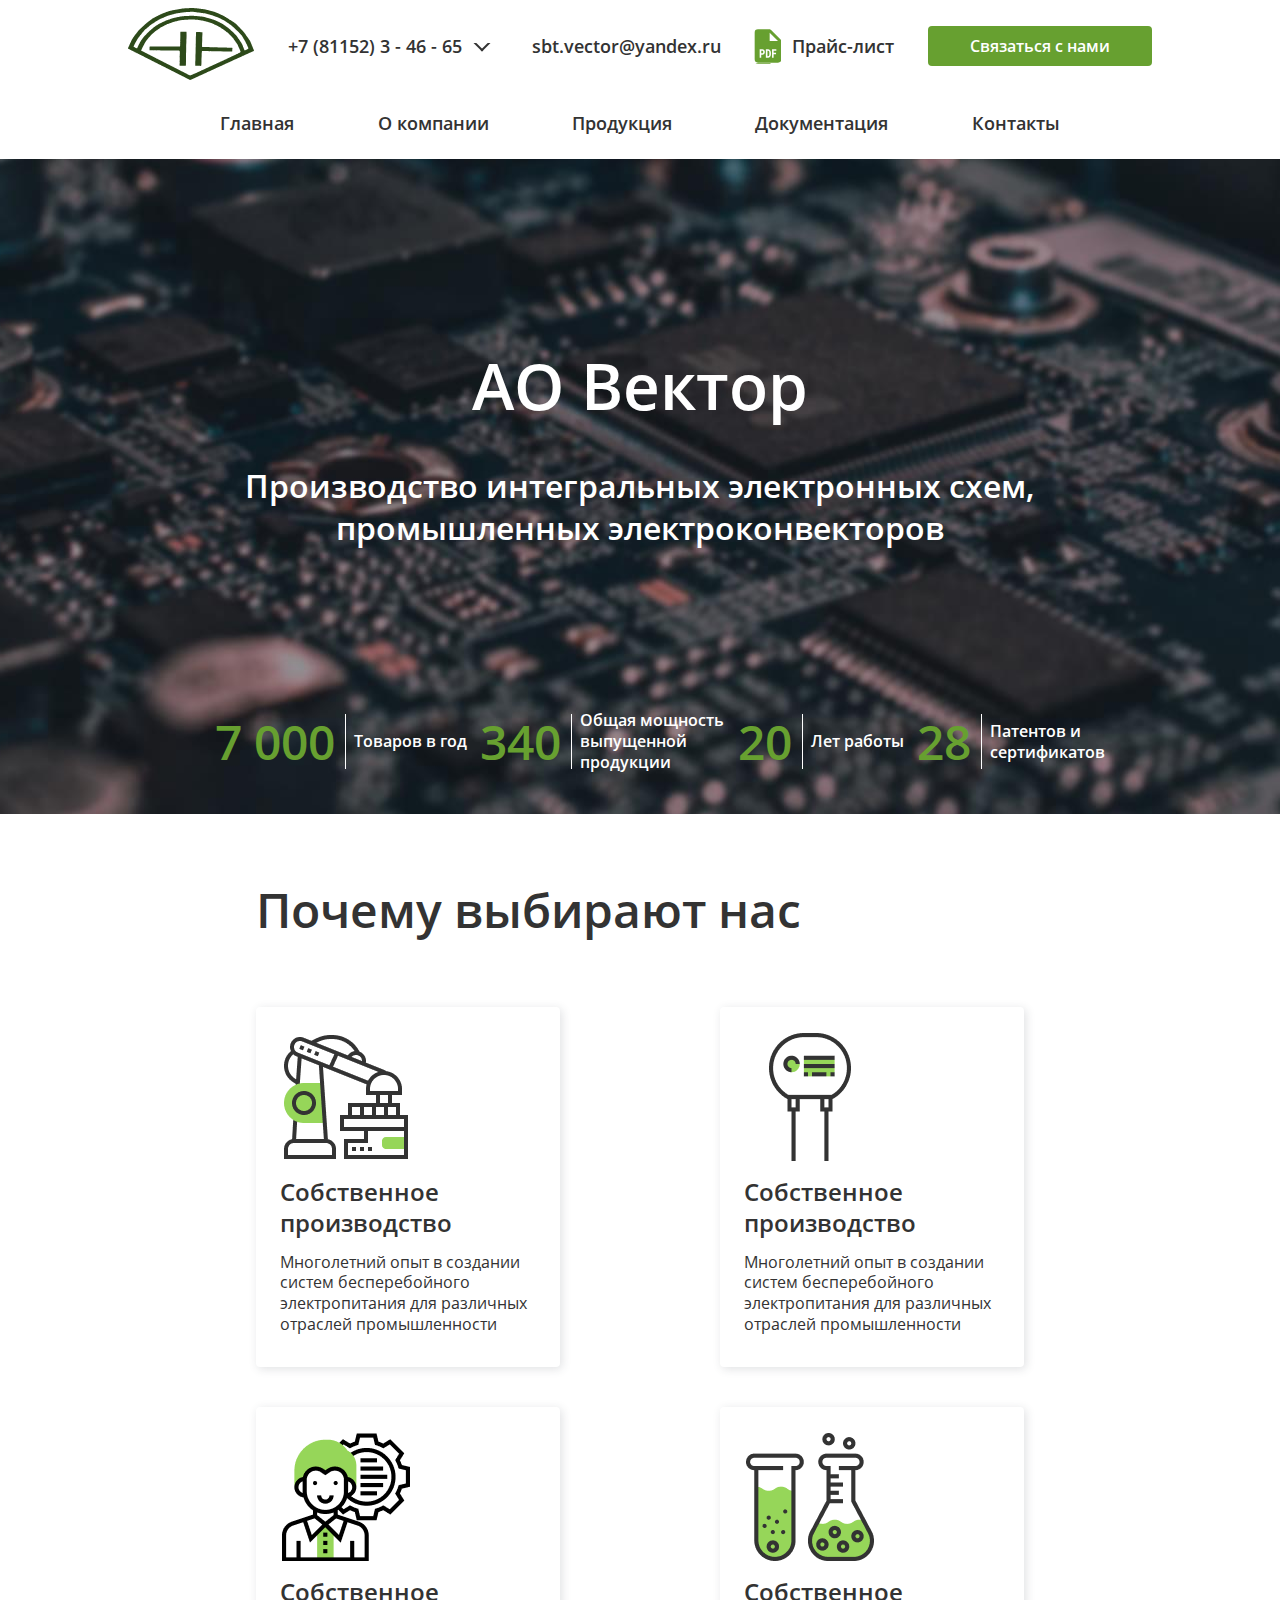
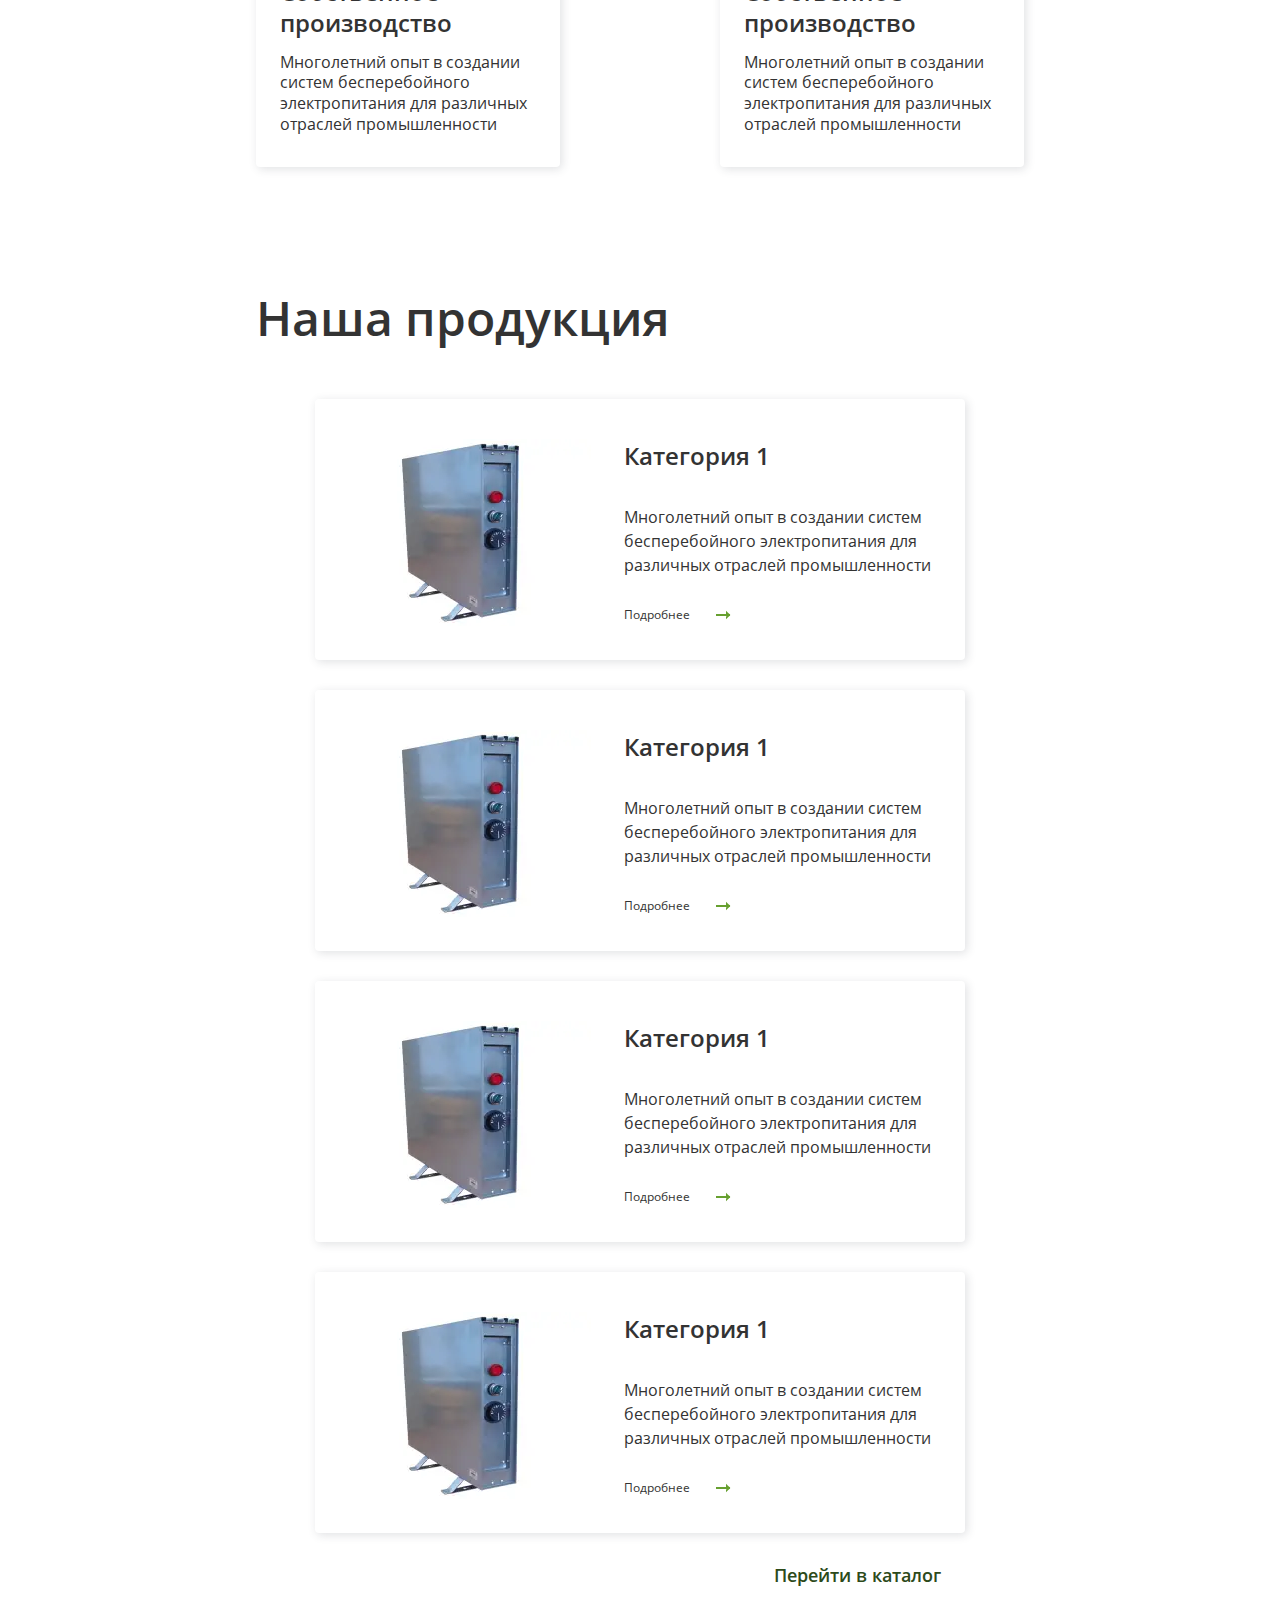
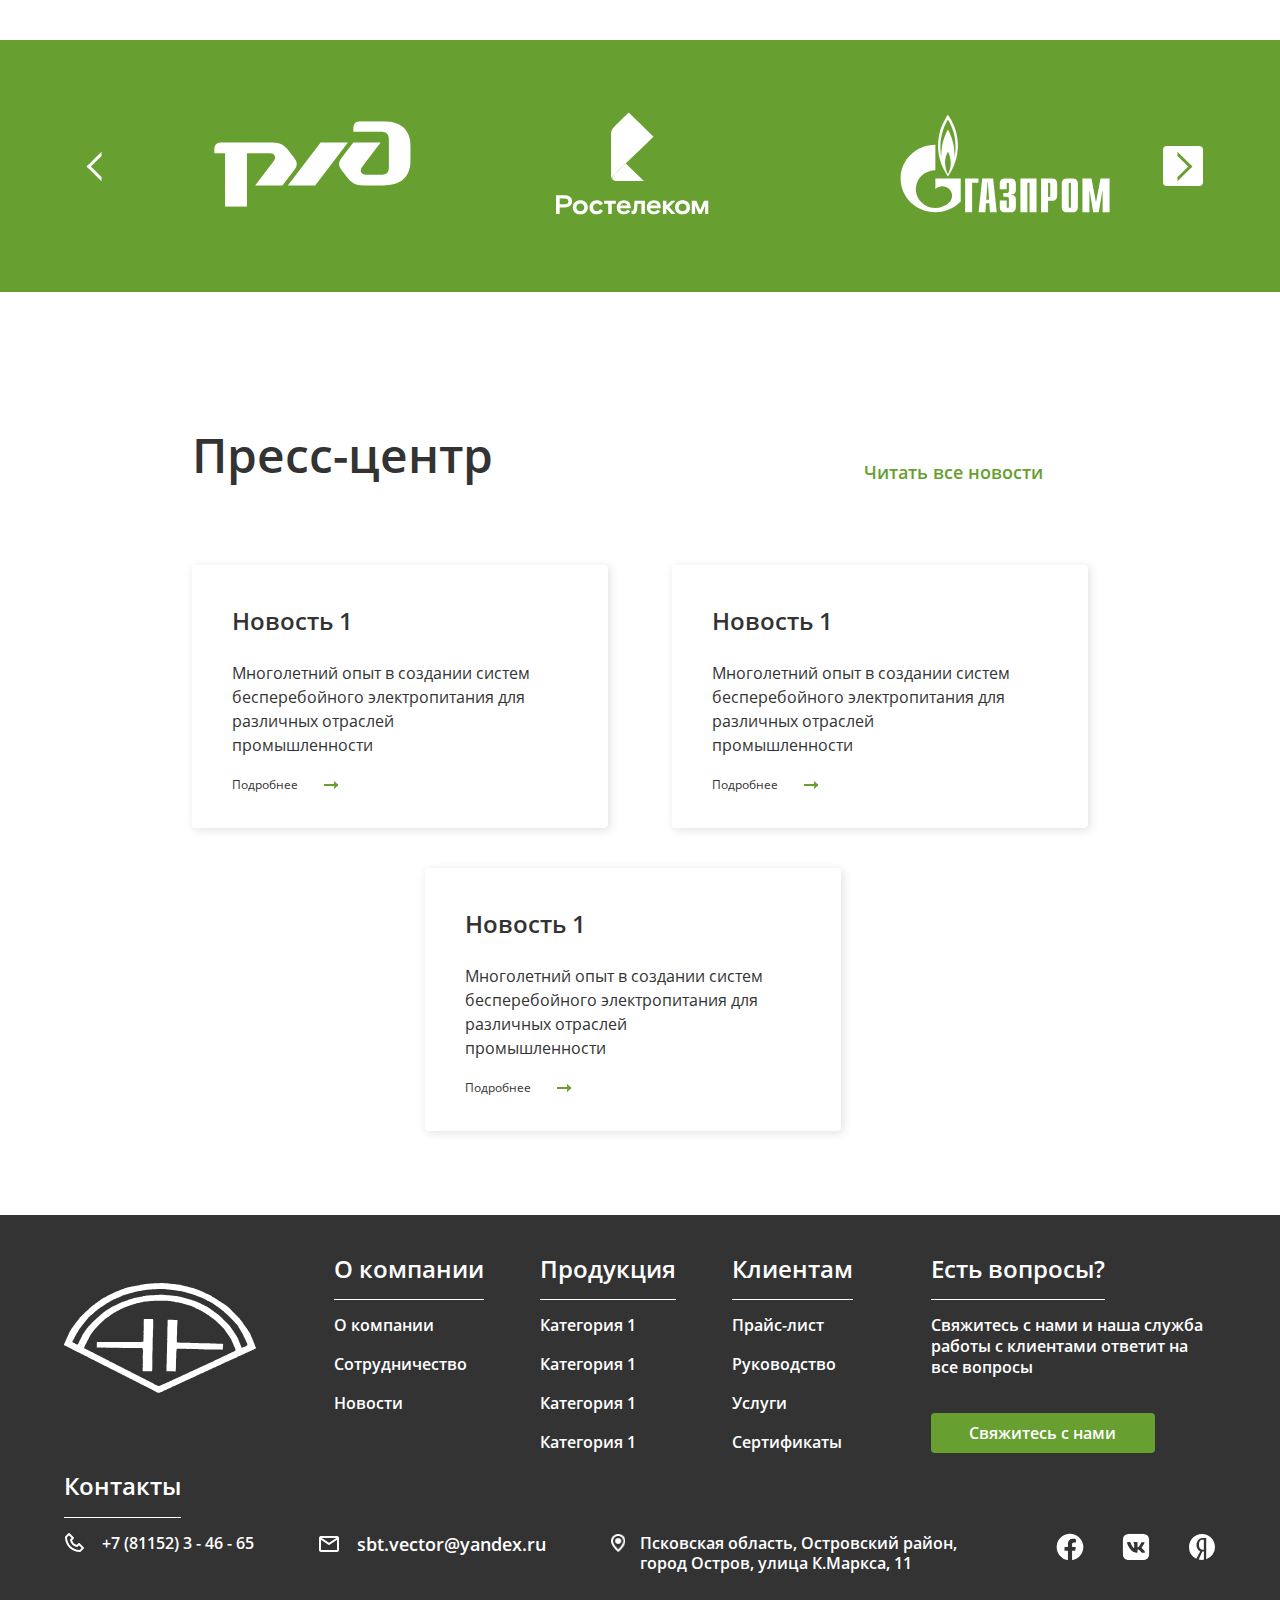
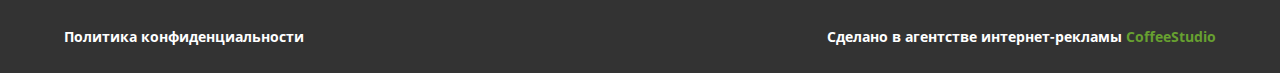
==== commit c0af9fa4: "+catalog" ====
--- a/index.html
+++ b/index.html
@@ -69,7 +69,7 @@
 		<ul class="header__nav"> 			<li class="header__nav-item"><a class="header__nav-home" href="#">Главная</a></li> 			<li class="header__nav-item"><a class="header__nav-aboutus" href="#">О компании</a></li>-			<li class="header__nav-item"><a class="header__nav-products" href="#">Продукция</a></li>+			<li class="header__nav-item"><a class="header__nav-products" href="catalog.html">Продукция</a></li> 			<li class="header__nav-item"><a class="header__nav-documents" href="#" target="_blank">Документация</a></li> 			<li class="header__nav-item"><a class="header__nav-contacts" href="#">Контакты</a></li> 		</ul>@@ -115,7 +115,7 @@
 		</section> 		<section class="products"> 			<h3>Наша продукция</h3>-			<a class="products__catalog" href="#">Перейти в каталог</a>+			<a class="products__catalog" href="catalog.html">Перейти в каталог</a> 			<div class="products__content" href="#"> 				<a class="products__content-category" href="#"> 					<picture><source srcset="img/products-category.webp" type="image/webp"><img class="products__content-category-img" src="img/products-category.jpg" alt="product" width="252" height="187"></picture>@@ -199,7 +199,7 @@
 			</div> 		</section> 	</main>-	<footer>+	 <footer> 	<div class="footer__nav"> 		<a class="footer__logo" href="#"><picture><source srcset="img/logo_footer.svg" type="image/webp"><img src="img/logo_footer.svg" alt="logo"></picture></a> 		<div class="footer__nav-wrap">--- a/css/style.min.css
+++ b/css/style.min.css
@@ -1 +1 @@
-/*! normalize.css v8.0.1 | MIT License | github.com/necolas/normalize.css */html{line-height:1.15;-webkit-text-size-adjust:100%;-moz-text-size-adjust:100%;-ms-text-size-adjust:100%;text-size-adjust:100%}body{margin:0}main{display:block}h1{font-size:2em;margin:.67em 0}hr{-webkit-box-sizing:content-box;box-sizing:content-box;height:0;overflow:visible}pre{font-family:monospace;font-size:1em}a{background-color:transparent}abbr[title]{border-bottom:none;text-decoration:underline}b,strong{font-weight:bolder}code,kbd,samp{font-family:monospace;font-size:1em}small{font-size:80%}sub,sup{font-size:75%;line-height:0;position:relative;vertical-align:baseline}sub{bottom:-.25em}sup{top:-.5em}img{border-style:none}button,input,optgroup,select,textarea{font-family:inherit;font-size:100%;line-height:1.15;margin:0}button,input{overflow:visible}button,select{text-transform:none}[type=button],[type=reset],[type=submit],button{-webkit-appearance:button;-moz-appearance:button;appearance:button}[type=button]::-moz-focus-inner,[type=reset]::-moz-focus-inner,[type=submit]::-moz-focus-inner,button::-moz-focus-inner{border-style:none;padding:0}[type=button]:-moz-focusring,[type=reset]:-moz-focusring,[type=submit]:-moz-focusring,button:-moz-focusring{outline:1px dotted ButtonText}fieldset{padding:.35em .75em .625em}legend{-webkit-box-sizing:border-box;box-sizing:border-box;color:inherit;display:table;max-width:100%;padding:0;white-space:normal}progress{vertical-align:baseline}textarea{overflow:auto}[type=checkbox],[type=radio]{-webkit-box-sizing:border-box;box-sizing:border-box;padding:0}[type=number]::-webkit-inner-spin-button,[type=number]::-webkit-outer-spin-button{height:auto}[type=search]{-webkit-appearance:textfield;-moz-appearance:textfield;appearance:textfield;outline-offset:-2px}[type=search]::-webkit-search-decoration{-webkit-appearance:none;appearance:none}::-webkit-file-upload-button{-webkit-appearance:button;appearance:button;font:inherit}details{display:block}summary{display:list-item}template{display:none}[hidden]{display:none}@font-face{font-family:opensans-400;font-display:swap;src:url(../fonts/opensans-400.woff) format("woff"),url(../fonts/opensans-400.woff2) format("woff2");font-weight:400;font-style:normal}@font-face{font-family:opensans-600;font-display:swap;src:url(../fonts/opensans-600.woff) format("woff"),url(../fonts/opensans-600.woff2) format("woff2");font-weight:600;font-style:normal}@font-face{font-family:opensans-700;font-display:swap;src:url(../fonts/opensans-700.woff) format("woff"),url(../fonts/opensans-700.woff2) format("woff2");font-weight:700;font-style:normal}body{max-width:1920px;margin:0 auto}.header{padding:8px 15.83%;-webkit-box-sizing:border-box;box-sizing:border-box;background-color:#fff}.header__menu{display:none}.header__row{display:-webkit-box;display:-ms-flexbox;display:flex;-webkit-box-pack:justify;-ms-flex-pack:justify;justify-content:space-between;-webkit-box-align:center;-ms-flex-align:center;align-items:center;font-size:18px}.header__row-tel-wrap{width:210px;height:70px;background-color:#fff;position:relative}.header__row-tel-visible{width:200px;height:50px;padding:0;display:-webkit-box;display:-ms-flexbox;display:flex;-webkit-box-pack:justify;-ms-flex-pack:justify;justify-content:space-between;-webkit-box-align:end;-ms-flex-align:end;align-items:flex-end;position:absolute;background-color:#fff;top:-12px;z-index:2}.header__row-tel{font-family:opensans-600,Arial,sans-serif;font-style:normal;font-weight:600;line-height:26px;text-decoration:none;line-height:.3;color:#333}.header__row-tel-arrow{display:block;width:8px;height:8px;border:2px solid #333;border-color:transparent transparent #333 #333;-webkit-transform:rotate(-45deg);-ms-transform:rotate(-45deg);transform:rotate(-45deg);margin-top:1%}.header__row-tel-hidden{width:223px;background-color:#fff;padding:50px 16px 5px 15px;-webkit-box-sizing:border-box;box-sizing:border-box}.header__row-tel-hidden a{display:-webkit-box;display:-ms-flexbox;display:flex;-webkit-box-orient:vertical;-webkit-box-direction:normal;-ms-flex-direction:column;flex-direction:column;-webkit-box-pack:justify;-ms-flex-pack:justify;justify-content:space-between;-webkit-box-align:start;-ms-flex-align:start;align-items:flex-start;height:55px;padding:5px 8px;border-bottom:1px solid #e3e3e3;font-family:opensans-600,Arial,sans-serif;font-style:normal;font-weight:600;line-height:26px;text-decoration:none;color:#333}.header__row-tel-hidden a:nth-of-type(4){border-color:transparent}.header__row-tel-hidden a span{font-size:12px}.header__row-mail{font-family:opensans-600,Arial,sans-serif;font-style:normal;font-weight:600;line-height:26px;text-decoration:none;color:#333}.header__row-price{font-family:opensans-600,Arial,sans-serif;font-style:normal;font-weight:600;line-height:26px;text-decoration:none;color:#333;display:-webkit-box;display:-ms-flexbox;display:flex;width:140px;-webkit-box-pack:justify;-ms-flex-pack:justify;justify-content:space-between;-webkit-box-align:center;-ms-flex-align:center;align-items:center}.header__row-price::before{content:"";display:block;width:27px;height:35px;background-image:url(../img/file_pdf.svg)}.header__row-btn{width:224px;height:40px;background:#67a030;border-radius:4px;border:none;font-family:opensans-600,Arial,sans-serif;font-style:normal;font-weight:600;line-height:26px;text-decoration:none;color:#fff;font-size:16px}.header__nav{margin:0 auto;padding:25px 0 15px;width:82%;display:-webkit-box;display:-ms-flexbox;display:flex;-webkit-box-pack:justify;-ms-flex-pack:justify;justify-content:space-between}.header__nav-item{list-style-type:none;font-size:18px}.header__nav-aboutus,.header__nav-contacts,.header__nav-documents,.header__nav-home,.header__nav-products{font-family:opensans-600,Arial,sans-serif;font-style:normal;font-weight:600;line-height:26px;text-decoration:none;color:#333}main{max-width:100%}.title_block{max-width:100%;padding:11.5% 13.7% 2%;background-image:url(../img/title_block_bg.jpg);background-repeat:no-repeat;background-position:center;background-size:auto;color:#fff;font-family:opensans-600,Arial,sans-serif;font-weight:600}.title_block h1{font-size:64px;text-align:center}.title_block h2{text-align:center;font-size:32px;line-height:130%;margin-bottom:162px}.title_block__facts{display:-webkit-box;display:-ms-flexbox;display:flex;-webkit-box-pack:justify;-ms-flex-pack:justify;justify-content:space-between}.title_block__facts-item{font-family:opensans-600,Arial,sans-serif;font-style:normal;font-weight:600;line-height:16px;line-height:130%;text-decoration:none;color:#333;color:#fff;list-style-type:none;display:-webkit-box;display:-ms-flexbox;display:flex;-webkit-box-align:center;-ms-flex-align:center;align-items:center}.title_block__value{padding-right:10px;margin-right:8px;font-family:opensans-600,Arial,sans-serif;font-weight:700;line-height:115%;font-size:48px;border-right:1px solid #fff;color:#67a030}.choose-us{padding:65px 15.83% 65px 15.83%;-webkit-box-sizing:border-box;box-sizing:border-box}.choose-us h3{font-family:opensans-600,Arial,sans-serif;font-style:normal;font-weight:700;font-size:48px;line-height:62px;line-height:130%;color:#333;margin:0 0 65px}.choose-us__content{display:-webkit-box;display:-ms-flexbox;display:flex;-webkit-box-pack:justify;-ms-flex-pack:justify;justify-content:space-between}.choose-us__item{width:304px;height:360px;border-radius:4px;-webkit-box-shadow:2px 2px 10px 0 rgba(50,54,70,.15);box-shadow:2px 2px 10px 0 rgba(50,54,70,.15);padding:32px 24px;-webkit-box-sizing:border-box;box-sizing:border-box;display:-webkit-box;display:-ms-flexbox;display:flex;-webkit-box-orient:vertical;-webkit-box-direction:normal;-ms-flex-direction:column;flex-direction:column;-webkit-box-pack:end;-ms-flex-pack:end;justify-content:flex-end;background-position:0 0;background-size:contain;background-position:26px 26px;background-size:128px auto;background-repeat:no-repeat}.choose-us__item h4{margin:0 0 13px 0;font-family:opensans-600,Arial,sans-serif;font-style:normal;font-weight:600;font-size:24px;line-height:31px;line-height:130%;color:#333}.choose-us__item span{font-family:opensans-400,Arial,sans-serif;font-style:normal;font-weight:400;line-height:16px;line-height:130%;text-decoration:none;color:#333;font-size:16px}.choose-us__item.item1{background-image:url(../img/choose_us1.png)}.choose-us__item.item2{background-image:url(../img/choose_us2.png)}.choose-us__item.item3{background-image:url(../img/choose_us3.png)}.choose-us__item.item4{background-image:url(../img/choose_us4.png)}.products{padding:15px 15.83% 50px}.products h3{font-family:opensans-600,Arial,sans-serif;font-style:normal;font-weight:700;font-size:48px;line-height:62px;line-height:130%;color:#333;margin:0}.products__catalog{font-family:opensans-600,Arial,sans-serif;font-style:normal;font-weight:600;line-height:26px;text-decoration:none;font-size:18px;color:#2d4a1a;display:block;margin:-45px 0 80px 85%}.products__content{display:-webkit-box;display:-ms-flexbox;display:flex;-ms-flex-wrap:wrap;flex-wrap:wrap;-webkit-box-pack:justify;-ms-flex-pack:justify;justify-content:space-between}.products__content-category{width:640px;height:261px;padding:38px 33px 38px 24px;-webkit-box-sizing:border-box;box-sizing:border-box;display:-webkit-box;display:-ms-flexbox;display:flex;-webkit-box-pack:justify;-ms-flex-pack:justify;justify-content:space-between;border-radius:4px;-webkit-box-shadow:2px 2px 10px 0 rgba(50,54,70,.15);box-shadow:2px 2px 10px 0 rgba(50,54,70,.15);text-decoration:none;margin:0 0 30px}.products__content-category-text{display:-webkit-box;display:-ms-flexbox;display:flex;-webkit-box-orient:vertical;-webkit-box-direction:normal;-ms-flex-direction:column;flex-direction:column;-webkit-box-pack:justify;-ms-flex-pack:justify;justify-content:space-between;width:52%}.products__content-category-text h4{font-family:opensans-600,Arial,sans-serif;font-style:normal;font-weight:600;font-size:24px;line-height:31px;line-height:130%;color:#333;margin:0}.products__content-category-text p{font-family:opensans-400,Arial,sans-serif;font-style:normal;font-weight:400;line-height:16px;line-height:130%;text-decoration:none;color:#333;line-height:150%;margin:25px 0 20px}.products__content-category-text span{font-family:opensans-400,Arial,sans-serif;font-style:normal;font-weight:400;line-height:16px;line-height:130%;text-decoration:none;color:#333;font-size:12px;position:relative;display:block;width:106px}.products__content-category-text span::after{content:"";display:block;position:absolute;right:1px;top:5px;width:2px;height:2px;border:2px solid #67a030;border-color:transparent transparent #67a030 #67a030;-webkit-transform:rotate(-135deg);-ms-transform:rotate(-135deg);transform:rotate(-135deg)}.products__content-category-text span::before{content:"";display:block;position:absolute;width:14px;height:2px;background-color:#67a030;right:0;top:7px}.customers-slider{margin-top:27px;background-color:#67a030;padding:72px 17.7%;position:relative}.customers-slider .slick-list{overflow:hidden}.customers-slider .slick-track{display:-webkit-box;display:-ms-flexbox;display:flex;-webkit-box-align:center;-ms-flex-align:center;align-items:center}.customers-slider__item{padding-left:25%;-webkit-box-sizing:border-box;box-sizing:border-box}.slick-arrow{display:block;width:40px;height:40px;border-radius:4px;border:none;background-color:#fff;position:absolute;z-index:1;font-size:0}.slick-arrow::before{content:"";display:block;width:15px;height:15px;background-color:transparent;border:3px solid #67a030;border-color:transparent transparent #67a030 #67a030;position:absolute}.slick-arrow:focus{outline:0}.slick-prev{top:42%;left:16%}.slick-prev::before{-webkit-transform:rotate(45deg);-ms-transform:rotate(45deg);transform:rotate(45deg);top:25%;left:35%}.slick-next{top:42%;right:15%}.slick-next::before{-webkit-transform:rotate(-135deg);-ms-transform:rotate(-135deg);transform:rotate(-135deg);top:25%;left:10%}.slick-disabled{background-color:transparent}.slick-disabled::before{border-color:transparent transparent #fff #fff}.news{padding:34px 15.83% 110px;-webkit-box-sizing:border-box;box-sizing:border-box}.news h3{font-family:opensans-600,Arial,sans-serif;font-style:normal;font-weight:700;font-size:48px;line-height:62px;line-height:130%;color:#333}.news__link{font-family:opensans-600,Arial,sans-serif;font-style:normal;font-weight:600;line-height:26px;text-decoration:none;font-size:18px;color:#67a030;display:block;width:186px;margin:-95px 0 80px 86%}.news__wrap{display:-webkit-box;display:-ms-flexbox;display:flex;-webkit-box-pack:justify;-ms-flex-pack:justify;justify-content:space-between}.news__item{width:416px;height:263px;border-radius:4px;-webkit-box-shadow:2px 2px 10px 0 rgba(50,54,70,.15);box-shadow:2px 2px 10px 0 rgba(50,54,70,.15);padding:40px 72px 40px 40px;-webkit-box-sizing:border-box;box-sizing:border-box;display:-webkit-box;display:-ms-flexbox;display:flex;-webkit-box-orient:vertical;-webkit-box-direction:normal;-ms-flex-direction:column;flex-direction:column;-webkit-box-pack:justify;-ms-flex-pack:justify;justify-content:space-between}.news__item h4{font-family:opensans-600,Arial,sans-serif;font-style:normal;font-weight:600;font-size:24px;line-height:31px;line-height:130%;color:#333;margin:0}.news__item p{font-family:opensans-400,Arial,sans-serif;font-style:normal;font-weight:400;line-height:16px;line-height:130%;text-decoration:none;color:#333;line-height:150%;margin:25px 0 20px}.news__item span{font-family:opensans-400,Arial,sans-serif;font-style:normal;font-weight:400;line-height:16px;line-height:130%;text-decoration:none;color:#333;font-size:12px;position:relative;display:block;width:106px}.news__item span::after{content:"";display:block;position:absolute;right:1px;top:5px;width:2px;height:2px;border:2px solid #67a030;border-color:transparent transparent #67a030 #67a030;-webkit-transform:rotate(-135deg);-ms-transform:rotate(-135deg);transform:rotate(-135deg)}.news__item span::before{content:"";display:block;position:absolute;width:14px;height:2px;background-color:#67a030;right:0;top:7px}footer{max-width:100%;padding:38px 15% 28px 15.83%;-webkit-box-sizing:border-box;box-sizing:border-box;background-color:#333}.footer__nav{display:-webkit-box;display:-ms-flexbox;display:flex;-webkit-box-pack:justify;-ms-flex-pack:justify;justify-content:space-between;-webkit-box-align:start;-ms-flex-align:start;align-items:flex-start}.footer__title{display:inline-block;margin:0 0 15px;padding:0 0 15px 0;-webkit-box-sizing:border-box;box-sizing:border-box;font-family:opensans-600,Arial,sans-serif;font-style:normal;font-weight:600;font-size:24px;line-height:31px;line-height:130%;color:#333;color:#fff;border-bottom:1px solid #fff;text-decoration:none}.footer__logo{margin:30px 0 0 0}.footer__nav-wrap{display:-webkit-box;display:-ms-flexbox;display:flex;-webkit-box-pack:justify;-ms-flex-pack:justify;justify-content:space-between;width:45%}.footer__aboutus{display:-webkit-box;display:-ms-flexbox;display:flex;-webkit-box-orient:vertical;-webkit-box-direction:normal;-ms-flex-direction:column;flex-direction:column;-webkit-box-pack:start;-ms-flex-pack:start;justify-content:flex-start;-webkit-box-align:start;-ms-flex-align:start;align-items:flex-start}.footer__aboutus-link{font-family:opensans-600,Arial,sans-serif;font-style:normal;font-weight:600;line-height:16px;line-height:130%;text-decoration:none;color:#333;color:#fff;margin:0 0 18px}.footer__products{display:-webkit-box;display:-ms-flexbox;display:flex;-webkit-box-orient:vertical;-webkit-box-direction:normal;-ms-flex-direction:column;flex-direction:column;-webkit-box-pack:start;-ms-flex-pack:start;justify-content:flex-start;-webkit-box-align:start;-ms-flex-align:start;align-items:flex-start}.footer__products-link{font-family:opensans-600,Arial,sans-serif;font-style:normal;font-weight:600;line-height:16px;line-height:130%;text-decoration:none;color:#333;color:#fff;margin:0 0 18px}.footer__toclients{display:-webkit-box;display:-ms-flexbox;display:flex;-webkit-box-orient:vertical;-webkit-box-direction:normal;-ms-flex-direction:column;flex-direction:column;-webkit-box-pack:start;-ms-flex-pack:start;justify-content:flex-start;-webkit-box-align:start;-ms-flex-align:start;align-items:flex-start}.footer__toclients-link{font-family:opensans-600,Arial,sans-serif;font-style:normal;font-weight:600;line-height:16px;line-height:130%;text-decoration:none;color:#333;color:#fff;margin:0 0 18px}.footer__questions{display:-webkit-box;display:-ms-flexbox;display:flex;-webkit-box-orient:vertical;-webkit-box-direction:normal;-ms-flex-direction:column;flex-direction:column;-webkit-box-pack:start;-ms-flex-pack:start;justify-content:flex-start;-webkit-box-align:start;-ms-flex-align:start;align-items:flex-start}.footer__questions span{display:block;width:285px;font-family:opensans-600,Arial,sans-serif;font-style:normal;font-weight:600;line-height:16px;line-height:130%;text-decoration:none;color:#333;color:#fff;margin:0 0 35px}.footer__questions button{width:224px;height:40px;background:#67a030;border-radius:4px;border:none;font-family:opensans-600,Arial,sans-serif;font-style:normal;font-weight:600;line-height:26px;text-decoration:none;color:#fff;font-size:16px}.footer__contact h4{display:inline-block;margin:0 0 22px;padding:0 20px 15px 0;-webkit-box-sizing:border-box;box-sizing:border-box;font-family:opensans-600,Arial,sans-serif;font-style:normal;font-weight:600;font-size:24px;line-height:31px;line-height:130%;color:#333;color:#fff;border-bottom:1px solid #fff}.footer__contact-wrap{display:-webkit-box;display:-ms-flexbox;display:flex;-webkit-box-pack:justify;-ms-flex-pack:justify;justify-content:space-between}.footer__tel{font-family:opensans-600,Arial,sans-serif;font-style:normal;font-weight:600;line-height:16px;line-height:130%;text-decoration:none;color:#333;color:#fff;display:-webkit-box;display:-ms-flexbox;display:flex;-webkit-box-align:start;-ms-flex-align:start;align-items:flex-start}.footer__tel::before{content:"";display:block;width:23px;height:20px;background-image:url(../img/footer_sprite.png);margin-right:15px;background-position:75px -10px}.footer__mail{font-family:opensans-600,Arial,sans-serif;font-style:normal;font-weight:600;line-height:16px;line-height:130%;text-decoration:none;color:#333;color:#fff;display:-webkit-box;display:-ms-flexbox;display:flex;-webkit-box-align:start;-ms-flex-align:start;align-items:flex-start;font-size:18px}.footer__mail::before{content:"";display:block;width:23px;height:20px;background-image:url(../img/footer_sprite.png);margin-right:15px;background-position:-10px -7px}.footer__address{font-family:opensans-600,Arial,sans-serif;font-style:normal;font-weight:600;line-height:16px;line-height:130%;text-decoration:none;color:#333;color:#fff;display:-webkit-box;display:-ms-flexbox;display:flex;-webkit-box-align:start;-ms-flex-align:start;align-items:flex-start;width:380px}.footer__address::before{content:"";display:block;width:23px;height:20px;background-image:url(../img/footer_sprite.png);margin-right:15px;background-position:29px -12px}.footer__socials{display:-webkit-box;display:-ms-flexbox;display:flex;-webkit-box-pack:justify;-ms-flex-pack:justify;justify-content:space-between;width:160px}.footer__socials-fb{display:block;width:28px;height:27px;background-image:url(../img/socials_footer.svg);background-position:-2px -2px}.footer__socials-vk{display:block;width:28px;height:27px;background-image:url(../img/socials_footer.svg);background-position:94px -2px}.footer__socials-yandex{display:block;width:28px;height:27px;background-image:url(../img/socials_footer.svg);background-position:30px -2px}.footer__tiny{display:-webkit-box;display:-ms-flexbox;display:flex;-webkit-box-pack:justify;-ms-flex-pack:justify;justify-content:space-between;margin-top:55px}.footer__tiny-link{font-family:opensans-700,Arial,sans-serif;font-size:14px;color:#fff;text-decoration:none}.footer__tiny-link span{color:#67a030}@media (max-width:1890px){.products__content-category{width:600px}}@media (max-width:1800px){.choose-us{padding:65px 10% 65px 10%}.products{padding:15px 10% 50px}.customers-slider{padding:72px 15%}.slick-prev{left:10%}.slick-next{right:10%}.news{padding:84px 10%}}@media (max-width:1650px){.header{padding:8px 10%}}@media (max-width:1600px){footer{padding:38px 5% 28px}}@media (max-width:1570px){.choose-us{padding:65px 5% 65px}.products{padding:15px 5% 50px}.customers-slider{padding:72px 10%}.slick-prev{left:6%}.slick-next{right:6%}.news{padding:84px 5%}}@media (max-width:1390px){.choose-us{padding:65px 25% 65px}.choose-us__content{-ms-flex-wrap:wrap;flex-wrap:wrap;height:800px}}@media (max-width:1350px){.products{padding:15px 25% 50px;position:relative}.products h3{margin:0 0 50px}.products__content-category{width:650px}.products__catalog{position:absolute;margin:0;bottom:25px;right:26.5%}.news{padding:84px 15%}.news__wrap{-ms-flex-wrap:wrap;flex-wrap:wrap}.news__item:nth-of-type(3){margin:40px 0 0 26%}.news__link{margin:-75px 0 80px 75%}}@media (max-width:1290px){.choose-us{padding:65px 20% 65px}.products{padding:15px 20% 50px}.products__content{-webkit-box-orient:vertical;-webkit-box-direction:normal;-ms-flex-direction:column;flex-direction:column;-webkit-box-align:center;-ms-flex-align:center;align-items:center}}@media (max-width:1250px){.header{padding:15px 3%}.header__row{font-size:15px}.header__row-tel-visible{height:60px;top:-20px;width:170px}.header__row-price{width:120px}.header__row-btn{width:200px;font-size:14px}.header__nav-item{font-size:15px}.title_block{padding:11.5% 8% 2%}.title_block__facts{-ms-flex-wrap:wrap;flex-wrap:wrap;padding:0 190px;height:150px;-ms-flex-line-pack:justify;align-content:space-between}}@media (max-width:1210px){.news{padding:84px 10%}}@media (max-width:1150px){footer{padding:38px 10% 28px}.footer__nav{-webkit-box-align:center;-ms-flex-align:center;align-items:center}.footer__logo{margin:0}.footer__nav-wrap{-webkit-box-orient:vertical;-webkit-box-direction:normal;-ms-flex-direction:column;flex-direction:column;-webkit-box-align:center;-ms-flex-align:center;align-items:center;width:30%}.footer__aboutus-link,.footer__products-link,.footer__toclients-link{display:none}.footer__contact-wrap{-ms-flex-wrap:wrap;flex-wrap:wrap}.footer__address,.footer__mail,.footer__tel{margin:0 30px 20px 0}}@media (max-width:1100px){.title_block h1{font-size:58px}.title_block h2{font-size:25px;width:650px;margin:70px auto 100px}.title_block__facts{padding:0 130px}}@media (max-width:1080px){.choose-us{padding:65px 17% 65px}.products{padding:15px 17% 50px}.customers-slider__item{padding-left:10%}}@media (max-width:1065px){.news{padding:84px 5%}}@media (max-width:1000px){.footer__nav{-webkit-box-align:start;-ms-flex-align:start;align-items:flex-start}.footer__title{font-size:17px}.footer__questions span{width:225px;font-size:12px;margin-bottom:8px}.footer__address,.footer__mail,.footer__tel{font-size:13px;margin:0 10px 20px}.footer__address{width:270px}.footer__address::before{width:28px;background-position:29px -12px}.footer__tiny{margin:20px 0 0}.footer__tiny-link{font-size:10px;font-family:opensans-400,Arial,sans-serif}}@media (max-width:980px){.choose-us{padding:65px 13% 65px}.products{padding:15px 13% 50px}}@media (max-width:950px){.header{position:relative}.header__menu{display:block;width:100%;height:150px;padding:0 50px;-webkit-box-sizing:border-box;box-sizing:border-box;position:absolute;top:0;left:0;z-index:3;background-color:#fff}.header__menu-logo{display:block;width:130px;margin:35px}.burger{position:absolute;width:50px;height:45px;top:50px;right:60px;z-index:10}.burger::after,.burger::before{content:"";display:block;width:50px;height:6px;border-radius:8px;background-color:#333;position:absolute;-webkit-transition:all .3s ease 0s;-o-transition:all .3s ease 0s;transition:all .3s ease 0s}.burger::before{top:0}.burger::after{bottom:0}.burger span{display:block;position:absolute;top:42%;width:100%;height:6px;border-radius:8px;background-color:#333;-webkit-transition:all .5s ease 0s;-o-transition:all .5s ease 0s;transition:all .5s ease 0s}.burger.active::before{-webkit-transform:rotate(-45deg);-ms-transform:rotate(-45deg);transform:rotate(-45deg);top:42%}.burger.active::after{-webkit-transform:rotate(45deg);-ms-transform:rotate(45deg);transform:rotate(45deg);bottom:42%}.burger.active span{-webkit-transform:scale(0);-ms-transform:scale(0);transform:scale(0)}.header__row-logo{z-index:5;margin:35px 80% 200px 100px}.header__wrap{position:absolute;left:0;width:100%;z-index:5;background-color:#fff;top:-2500%;-webkit-transition:all .8s ease 0s;-o-transition:all .8s ease 0s;transition:all .8s ease 0s}.header__wrap.active{top:0}.header__row{-webkit-box-orient:vertical;-webkit-box-direction:normal;-ms-flex-direction:column;flex-direction:column;-webkit-box-align:center;-ms-flex-align:center;align-items:center;height:520px;padding:0 0 30px}.header__row-tel-wrap{margin-left:30px;height:60px;width:200px}.header__row-tel-hidden{margin:0 0 0 -15px;padding:50px 10px 10px}.header__row-price::before{background-size:70%;background-repeat:no-repeat;background-position:center}.header__nav{-webkit-box-orient:vertical;-webkit-box-direction:normal;-ms-flex-direction:column;flex-direction:column;position:absolute;width:100%;top:0;left:0;height:273px;-webkit-box-align:center;-ms-flex-align:center;align-items:center}.header__nav-item{font-size:18px}.title_block{padding:25% 8% 8%}.title_block__facts{padding:0 70px}.customers-slider__item{padding-left:5%}.slick-prev{left:5%}.slick-next{right:5%}.customers-slider__item{padding-left:20%}.news{padding:84px 15%;position:relative}.news h3{text-align:center}.news__link{position:absolute;bottom:25px;right:28%;margin:0}.news__wrap{-webkit-box-orient:vertical;-webkit-box-direction:normal;-ms-flex-direction:column;flex-direction:column;-webkit-box-align:center;-ms-flex-align:center;align-items:center}.news__item:nth-of-type(3){margin:0}.news__item{margin:0 0 20px 0}}@media (max-width:860px){.choose-us{padding:65px 9% 65px}.choose-us h3{font-size:40px}}@media (max-width:852px){.footer__address{width:350px}}@media (max-width:830px){.products{padding:15px 9% 50px}.products__content-category{width:600px}}@media (max-width:770px){.title_block h1{font-size:50px}.title_block h2{font-size:20px;width:500px;margin:70px auto 100px}.title_block__facts-item{font-size:13px}.title_block__value{font-size:40px}.choose-us{padding:65px 5% 65px}}@media (max-width:720px){footer{padding:38px 5% 28px}}@media (max-width:700px){.choose-us{padding:95px 8% 65px}.choose-us h3{font-size:35px;text-align:center}.choose-us__content{-webkit-box-orient:vertical;-webkit-box-direction:normal;-ms-flex-direction:column;flex-direction:column;-ms-flex-wrap:nowrap;flex-wrap:nowrap;-webkit-box-pack:justify;-ms-flex-pack:justify;justify-content:space-between;-webkit-box-align:center;-ms-flex-align:center;align-items:center;height:1500px}.products h3{font-size:35px}.products__content-category{width:500px;padding-left:0}.products__content-category-img{width:200px;height:auto;margin-top:15px}.products__content-category-text{width:60%}.customers-slider__item img{width:80%;height:auto}.slick-arrow{width:20px;height:20px;top:45%}.slick-arrow::before{width:6px;height:6px;border:2px solid #67a030;border-color:transparent transparent #67a030 #67a030}.slick-disabled{background-color:transparent}.slick-disabled::before{border-color:transparent transparent #fff #fff}.news h3{font-size:35px}}@media (max-width:670px){.title_block__facts{padding:0 20px}}@media (max-width:640px){footer{padding:38px 15% 28px}.footer__logo img{width:80%;height:auto}.footer__nav{-ms-flex-wrap:wrap;flex-wrap:wrap}.footer__questions{margin-top:-40px}.footer__contact{margin-top:30px}.footer__contact .footer__title{display:none}}@media (max-width:590px){.products{padding:15px 5% 50px}.products h3{text-align:center}.products__content-category{width:450px;padding-right:5px}.products__content-category-text{margin-left:-20px}}@media (max-width:580px){.news{padding:84px 10%}}@media (max-width:570px){.title_block{padding:30% 8% 8%}.title_block h2{width:300px;margin-bottom:50px}.title_block__facts{-ms-flex-wrap:nowrap;flex-wrap:nowrap;height:250px;-webkit-box-orient:vertical;-webkit-box-direction:normal;-ms-flex-direction:column;flex-direction:column;-webkit-box-align:center;-ms-flex-align:center;align-items:center}}@media (max-width:530px){footer{padding:38px 5% 20px}.footer__nav-wrap{width:110px}}@media (max-width:520px){.news{padding:84px 5%}}@media (max-width:500px){.products__content-category{padding:10px 5px 10px 0;width:90%;height:200px}.products__content-category-text p{margin:0;line-height:110%}}@media (max-width:460px){.news__item{width:100%;height:233px;border-radius:4px;-webkit-box-shadow:2px 2px 10px 0 rgba(50,54,70,.15);box-shadow:2px 2px 10px 0 rgba(50,54,70,.15);padding:40px 20px 30px 25px}}@media (max-width:450px){.header__menu{padding:0 50px 0 0}.header__row-logo{margin:35px 80% 280px 100px}.header__row{height:570px}.header__nav{margin-top:80px}.products__content-category{padding:15px 5px 15px 0}.products__content-category-img{width:170px;height:auto}.products__content-category-text{margin-left:-30px}.products__content-category-text h4{font-size:18px}.products__content-category-text p{font-size:12px}}@media (max-width:390px){.news__item{padding:30px 20px 30px 25px}.news__item p{margin:15px 0 10px}}@media (max-width:370px){.title_block{padding:30% 2% 8%}}@media (max-width:340px){.footer__logo{width:170px}.footer__logo img{width:70%;height:auto}.footer__tiny-link{font-size:9px}}@media (max-width:330px){.news__item p{font-size:15px}}.webp .title_block{background-image:url(../img/title_block_bg.webp)}.webp .choose-us__item.item1{background-image:url(../img/choose_us1.webp)}.webp .choose-us__item.item2{background-image:url(../img/choose_us2.webp)}.webp .choose-us__item.item3{background-image:url(../img/choose_us3.webp)}.webp .choose-us__item.item4{background-image:url(../img/choose_us4.webp)}.webp .footer__tel::before{background-image:url(../img/footer_sprite.webp)}.webp .footer__mail::before{background-image:url(../img/footer_sprite.webp)}.webp .footer__address::before{background-image:url(../img/footer_sprite.webp)}+/*! normalize.css v8.0.1 | MIT License | github.com/necolas/normalize.css */html{line-height:1.15;-webkit-text-size-adjust:100%;-moz-text-size-adjust:100%;-ms-text-size-adjust:100%;text-size-adjust:100%}body{margin:0}main{display:block}h1{font-size:2em;margin:.67em 0}hr{-webkit-box-sizing:content-box;box-sizing:content-box;height:0;overflow:visible}pre{font-family:monospace;font-size:1em}a{background-color:transparent}abbr[title]{border-bottom:none;text-decoration:underline}b,strong{font-weight:bolder}code,kbd,samp{font-family:monospace;font-size:1em}small{font-size:80%}sub,sup{font-size:75%;line-height:0;position:relative;vertical-align:baseline}sub{bottom:-.25em}sup{top:-.5em}img{border-style:none}button,input,optgroup,select,textarea{font-family:inherit;font-size:100%;line-height:1.15;margin:0}button,input{overflow:visible}button,select{text-transform:none}[type=button],[type=reset],[type=submit],button{-webkit-appearance:button;-moz-appearance:button;appearance:button}[type=button]::-moz-focus-inner,[type=reset]::-moz-focus-inner,[type=submit]::-moz-focus-inner,button::-moz-focus-inner{border-style:none;padding:0}[type=button]:-moz-focusring,[type=reset]:-moz-focusring,[type=submit]:-moz-focusring,button:-moz-focusring{outline:1px dotted ButtonText}fieldset{padding:.35em .75em .625em}legend{-webkit-box-sizing:border-box;box-sizing:border-box;color:inherit;display:table;max-width:100%;padding:0;white-space:normal}progress{vertical-align:baseline}textarea{overflow:auto}[type=checkbox],[type=radio]{-webkit-box-sizing:border-box;box-sizing:border-box;padding:0}[type=number]::-webkit-inner-spin-button,[type=number]::-webkit-outer-spin-button{height:auto}[type=search]{-webkit-appearance:textfield;-moz-appearance:textfield;appearance:textfield;outline-offset:-2px}[type=search]::-webkit-search-decoration{-webkit-appearance:none;appearance:none}::-webkit-file-upload-button{-webkit-appearance:button;appearance:button;font:inherit}details{display:block}summary{display:list-item}template{display:none}[hidden]{display:none}@font-face{font-family:opensans-400;font-display:swap;src:url(../fonts/opensans-400.woff) format("woff"),url(../fonts/opensans-400.woff2) format("woff2");font-weight:400;font-style:normal}@font-face{font-family:opensans-600;font-display:swap;src:url(../fonts/opensans-600.woff) format("woff"),url(../fonts/opensans-600.woff2) format("woff2");font-weight:600;font-style:normal}@font-face{font-family:opensans-700;font-display:swap;src:url(../fonts/opensans-700.woff) format("woff"),url(../fonts/opensans-700.woff2) format("woff2");font-weight:700;font-style:normal}body{max-width:1920px;margin:0 auto}.header{padding:8px 15% 8px 15.83%;-webkit-box-sizing:border-box;box-sizing:border-box;background-color:#fff}.header__menu{display:none}.header__row{display:-webkit-box;display:-ms-flexbox;display:flex;-webkit-box-pack:justify;-ms-flex-pack:justify;justify-content:space-between;-webkit-box-align:center;-ms-flex-align:center;align-items:center;font-size:18px}.header__row-tel-wrap{width:210px;height:70px;background-color:#fff;position:relative}.header__row-tel-visible{width:200px;height:50px;padding:0;display:-webkit-box;display:-ms-flexbox;display:flex;-webkit-box-pack:justify;-ms-flex-pack:justify;justify-content:space-between;-webkit-box-align:end;-ms-flex-align:end;align-items:flex-end;position:absolute;background-color:#fff;top:-12px;z-index:2}.header__row-tel{font-family:opensans-600,Arial,sans-serif;font-style:normal;font-weight:600;line-height:26px;text-decoration:none;line-height:.3;color:#333}.header__row-tel-arrow{display:block;width:8px;height:8px;border:2px solid #333;border-color:transparent transparent #333 #333;-webkit-transform:rotate(-45deg);-ms-transform:rotate(-45deg);transform:rotate(-45deg);margin-top:1%}.header__row-tel-hidden{width:223px;background-color:#fff;padding:50px 16px 5px 15px;-webkit-box-sizing:border-box;box-sizing:border-box}.header__row-tel-hidden a{display:-webkit-box;display:-ms-flexbox;display:flex;-webkit-box-orient:vertical;-webkit-box-direction:normal;-ms-flex-direction:column;flex-direction:column;-webkit-box-pack:justify;-ms-flex-pack:justify;justify-content:space-between;-webkit-box-align:start;-ms-flex-align:start;align-items:flex-start;height:55px;padding:5px 8px;border-bottom:1px solid #e3e3e3;font-family:opensans-600,Arial,sans-serif;font-style:normal;font-weight:600;line-height:26px;text-decoration:none;color:#333}.header__row-tel-hidden a:nth-of-type(4){border-color:transparent}.header__row-tel-hidden a span{font-size:12px}.header__row-mail{font-family:opensans-600,Arial,sans-serif;font-style:normal;font-weight:600;line-height:26px;text-decoration:none;color:#333}.header__row-price{font-family:opensans-600,Arial,sans-serif;font-style:normal;font-weight:600;line-height:26px;text-decoration:none;color:#333;display:-webkit-box;display:-ms-flexbox;display:flex;width:140px;-webkit-box-pack:justify;-ms-flex-pack:justify;justify-content:space-between;-webkit-box-align:center;-ms-flex-align:center;align-items:center}.header__row-price::before{content:"";display:block;width:27px;height:35px;background-image:url(../img/file_pdf.svg)}.header__row-btn{width:224px;height:40px;background:#67a030;border-radius:4px;border:none;font-family:opensans-600,Arial,sans-serif;font-style:normal;font-weight:600;line-height:26px;text-decoration:none;color:#fff;font-size:16px}.header__nav{margin:0 auto;padding:25px 0 15px;width:82%;display:-webkit-box;display:-ms-flexbox;display:flex;-webkit-box-pack:justify;-ms-flex-pack:justify;justify-content:space-between}.header__nav-item{list-style-type:none;font-size:18px}.header__nav-aboutus,.header__nav-contacts,.header__nav-documents,.header__nav-home,.header__nav-products{font-family:opensans-600,Arial,sans-serif;font-style:normal;font-weight:600;line-height:26px;text-decoration:none;color:#333}main{max-width:100%}.title_block{max-width:100%;padding:11.5% 13.7% 2%;background-image:url(../img/title_block_bg.jpg);background-repeat:no-repeat;background-position:center;background-size:auto;color:#fff;font-family:opensans-600,Arial,sans-serif;font-weight:600}.title_block h1{font-size:64px;text-align:center}.title_block h2{text-align:center;font-size:32px;line-height:130%;margin-bottom:162px}.title_block__facts{display:-webkit-box;display:-ms-flexbox;display:flex;-webkit-box-pack:justify;-ms-flex-pack:justify;justify-content:space-between}.title_block__facts-item{font-family:opensans-600,Arial,sans-serif;font-style:normal;font-weight:600;line-height:16px;line-height:130%;text-decoration:none;color:#333;color:#fff;list-style-type:none;display:-webkit-box;display:-ms-flexbox;display:flex;-webkit-box-align:center;-ms-flex-align:center;align-items:center}.title_block__value{padding-right:10px;margin-right:8px;font-family:opensans-600,Arial,sans-serif;font-weight:700;line-height:115%;font-size:48px;border-right:1px solid #fff;color:#67a030}.choose-us{padding:65px 15% 65px 15.83%;-webkit-box-sizing:border-box;box-sizing:border-box}.choose-us h3{font-family:opensans-600,Arial,sans-serif;font-style:normal;font-weight:700;font-size:48px;line-height:62px;line-height:130%;color:#333;margin:0 0 65px}.choose-us__content{display:-webkit-box;display:-ms-flexbox;display:flex;-webkit-box-pack:justify;-ms-flex-pack:justify;justify-content:space-between}.choose-us__item{width:304px;height:360px;border-radius:4px;-webkit-box-shadow:2px 2px 10px 0 rgba(50,54,70,.15);box-shadow:2px 2px 10px 0 rgba(50,54,70,.15);padding:32px 24px;-webkit-box-sizing:border-box;box-sizing:border-box;display:-webkit-box;display:-ms-flexbox;display:flex;-webkit-box-orient:vertical;-webkit-box-direction:normal;-ms-flex-direction:column;flex-direction:column;-webkit-box-pack:end;-ms-flex-pack:end;justify-content:flex-end;background-position:0 0;background-size:contain;background-position:26px 26px;background-size:128px auto;background-repeat:no-repeat}.choose-us__item h4{margin:0 0 13px 0;font-family:opensans-600,Arial,sans-serif;font-style:normal;font-weight:600;font-size:24px;line-height:31px;line-height:130%;color:#333}.choose-us__item span{font-family:opensans-400,Arial,sans-serif;font-style:normal;font-weight:400;line-height:16px;line-height:130%;text-decoration:none;color:#333;font-size:16px}.choose-us__item.item1{background-image:url(../img/choose_us1.png)}.choose-us__item.item2{background-image:url(../img/choose_us2.png)}.choose-us__item.item3{background-image:url(../img/choose_us3.png)}.choose-us__item.item4{background-image:url(../img/choose_us4.png)}.products{padding:15px 15% 50px 15.83%}.products h3{font-family:opensans-600,Arial,sans-serif;font-style:normal;font-weight:700;font-size:48px;line-height:62px;line-height:130%;color:#333;margin:0}.products__catalog{font-family:opensans-600,Arial,sans-serif;font-style:normal;font-weight:600;line-height:26px;text-decoration:none;font-size:18px;color:#2d4a1a;display:block;margin:-45px 0 80px 85%}.products__content{display:-webkit-box;display:-ms-flexbox;display:flex;-ms-flex-wrap:wrap;flex-wrap:wrap;-webkit-box-pack:justify;-ms-flex-pack:justify;justify-content:space-between}.products__content-category{width:640px;height:261px;padding:25px 33px 38px 24px;-webkit-box-sizing:border-box;box-sizing:border-box;display:-webkit-box;display:-ms-flexbox;display:flex;-webkit-box-pack:justify;-ms-flex-pack:justify;justify-content:space-between;border-radius:4px;-webkit-box-shadow:2px 2px 10px 0 rgba(50,54,70,.15);box-shadow:2px 2px 10px 0 rgba(50,54,70,.15);text-decoration:none;margin:0 0 30px}.products__content-category-img{margin-top:15px}.products__content-category-text{display:-webkit-box;display:-ms-flexbox;display:flex;-webkit-box-orient:vertical;-webkit-box-direction:normal;-ms-flex-direction:column;flex-direction:column;-webkit-box-pack:justify;-ms-flex-pack:justify;justify-content:space-between;width:52%}.products__content-category-text h4{font-family:opensans-600,Arial,sans-serif;font-style:normal;font-weight:600;font-size:24px;line-height:31px;line-height:130%;color:#333;margin:0;display:-webkit-box;display:-ms-flexbox;display:flex;width:300px;min-height:62px;-webkit-box-align:center;-ms-flex-align:center;align-items:center}.products__content-category-text p{font-family:opensans-400,Arial,sans-serif;font-style:normal;font-weight:400;line-height:16px;line-height:130%;text-decoration:none;color:#333;line-height:150%;margin:10px 0 20px}.products__content-category-text span{font-family:opensans-400,Arial,sans-serif;font-style:normal;font-weight:400;line-height:16px;line-height:130%;text-decoration:none;color:#333;font-size:12px;position:relative;display:block;width:106px}.products__content-category-text span::after{content:"";display:block;position:absolute;right:1px;top:5px;width:2px;height:2px;border:2px solid #67a030;border-color:transparent transparent #67a030 #67a030;-webkit-transform:rotate(-135deg);-ms-transform:rotate(-135deg);transform:rotate(-135deg)}.products__content-category-text span::before{content:"";display:block;position:absolute;width:14px;height:2px;background-color:#67a030;right:0;top:7px}.customers-slider{margin-top:27px;background-color:#67a030;padding:72px 17.7%;position:relative}.customers-slider .slick-list{overflow:hidden}.customers-slider .slick-track{display:-webkit-box;display:-ms-flexbox;display:flex;-webkit-box-align:center;-ms-flex-align:center;align-items:center}.customers-slider__item{padding-left:25%;-webkit-box-sizing:border-box;box-sizing:border-box}.slick-arrow{display:block;width:40px;height:40px;border-radius:4px;border:none;background-color:#fff;position:absolute;z-index:1;font-size:0}.slick-arrow::before{content:"";display:block;width:15px;height:15px;background-color:transparent;border:3px solid #67a030;border-color:transparent transparent #67a030 #67a030;position:absolute}.slick-arrow:focus{outline:0}.slick-prev{top:42%;left:16%}.slick-prev::before{-webkit-transform:rotate(45deg);-ms-transform:rotate(45deg);transform:rotate(45deg);top:25%;left:35%}.slick-next{top:42%;right:15%}.slick-next::before{-webkit-transform:rotate(-135deg);-ms-transform:rotate(-135deg);transform:rotate(-135deg);top:25%;left:10%}.slick-disabled{background-color:transparent}.slick-disabled::before{border-color:transparent transparent #fff #fff}.news{padding:34px 15% 110px 15.83%;-webkit-box-sizing:border-box;box-sizing:border-box}.news h3{font-family:opensans-600,Arial,sans-serif;font-style:normal;font-weight:700;font-size:48px;line-height:62px;line-height:130%;color:#333}.news__link{font-family:opensans-600,Arial,sans-serif;font-style:normal;font-weight:600;line-height:26px;text-decoration:none;font-size:18px;color:#67a030;display:block;width:186px;margin:-95px 0 80px 86%}.news__wrap{display:-webkit-box;display:-ms-flexbox;display:flex;-webkit-box-pack:justify;-ms-flex-pack:justify;justify-content:space-between}.news__item{width:416px;height:263px;border-radius:4px;-webkit-box-shadow:2px 2px 10px 0 rgba(50,54,70,.15);box-shadow:2px 2px 10px 0 rgba(50,54,70,.15);padding:40px 72px 40px 40px;-webkit-box-sizing:border-box;box-sizing:border-box;display:-webkit-box;display:-ms-flexbox;display:flex;-webkit-box-orient:vertical;-webkit-box-direction:normal;-ms-flex-direction:column;flex-direction:column;-webkit-box-pack:justify;-ms-flex-pack:justify;justify-content:space-between}.news__item h4{font-family:opensans-600,Arial,sans-serif;font-style:normal;font-weight:600;font-size:24px;line-height:31px;line-height:130%;color:#333;margin:0}.news__item p{font-family:opensans-400,Arial,sans-serif;font-style:normal;font-weight:400;line-height:16px;line-height:130%;text-decoration:none;color:#333;line-height:150%;margin:25px 0 20px}.news__item span{font-family:opensans-400,Arial,sans-serif;font-style:normal;font-weight:400;line-height:16px;line-height:130%;text-decoration:none;color:#333;font-size:12px;position:relative;display:block;width:106px}.news__item span::after{content:"";display:block;position:absolute;right:1px;top:5px;width:2px;height:2px;border:2px solid #67a030;border-color:transparent transparent #67a030 #67a030;-webkit-transform:rotate(-135deg);-ms-transform:rotate(-135deg);transform:rotate(-135deg)}.news__item span::before{content:"";display:block;position:absolute;width:14px;height:2px;background-color:#67a030;right:0;top:7px}footer{max-width:100%;padding:38px 15% 28px 15.83%;-webkit-box-sizing:border-box;box-sizing:border-box;background-color:#333}.footer__nav{display:-webkit-box;display:-ms-flexbox;display:flex;-webkit-box-pack:justify;-ms-flex-pack:justify;justify-content:space-between;-webkit-box-align:start;-ms-flex-align:start;align-items:flex-start}.footer__title{display:inline-block;margin:0 0 15px;padding:0 0 15px 0;-webkit-box-sizing:border-box;box-sizing:border-box;font-family:opensans-600,Arial,sans-serif;font-style:normal;font-weight:600;font-size:24px;line-height:31px;line-height:130%;color:#333;color:#fff;border-bottom:1px solid #fff;text-decoration:none}.footer__logo{margin:30px 0 0 0}.footer__nav-wrap{display:-webkit-box;display:-ms-flexbox;display:flex;-webkit-box-pack:justify;-ms-flex-pack:justify;justify-content:space-between;width:45%}.footer__aboutus{display:-webkit-box;display:-ms-flexbox;display:flex;-webkit-box-orient:vertical;-webkit-box-direction:normal;-ms-flex-direction:column;flex-direction:column;-webkit-box-pack:start;-ms-flex-pack:start;justify-content:flex-start;-webkit-box-align:start;-ms-flex-align:start;align-items:flex-start}.footer__aboutus-link{font-family:opensans-600,Arial,sans-serif;font-style:normal;font-weight:600;line-height:16px;line-height:130%;text-decoration:none;color:#333;color:#fff;margin:0 0 18px}.footer__products{display:-webkit-box;display:-ms-flexbox;display:flex;-webkit-box-orient:vertical;-webkit-box-direction:normal;-ms-flex-direction:column;flex-direction:column;-webkit-box-pack:start;-ms-flex-pack:start;justify-content:flex-start;-webkit-box-align:start;-ms-flex-align:start;align-items:flex-start}.footer__products-link{font-family:opensans-600,Arial,sans-serif;font-style:normal;font-weight:600;line-height:16px;line-height:130%;text-decoration:none;color:#333;color:#fff;margin:0 0 18px}.footer__toclients{display:-webkit-box;display:-ms-flexbox;display:flex;-webkit-box-orient:vertical;-webkit-box-direction:normal;-ms-flex-direction:column;flex-direction:column;-webkit-box-pack:start;-ms-flex-pack:start;justify-content:flex-start;-webkit-box-align:start;-ms-flex-align:start;align-items:flex-start}.footer__toclients-link{font-family:opensans-600,Arial,sans-serif;font-style:normal;font-weight:600;line-height:16px;line-height:130%;text-decoration:none;color:#333;color:#fff;margin:0 0 18px}.footer__questions{display:-webkit-box;display:-ms-flexbox;display:flex;-webkit-box-orient:vertical;-webkit-box-direction:normal;-ms-flex-direction:column;flex-direction:column;-webkit-box-pack:start;-ms-flex-pack:start;justify-content:flex-start;-webkit-box-align:start;-ms-flex-align:start;align-items:flex-start}.footer__questions span{display:block;width:285px;font-family:opensans-600,Arial,sans-serif;font-style:normal;font-weight:600;line-height:16px;line-height:130%;text-decoration:none;color:#333;color:#fff;margin:0 0 35px}.footer__questions button{width:224px;height:40px;background:#67a030;border-radius:4px;border:none;font-family:opensans-600,Arial,sans-serif;font-style:normal;font-weight:600;line-height:26px;text-decoration:none;color:#fff;font-size:16px}.footer__contact h4{display:inline-block;margin:0 0 22px;padding:0 20px 15px 0;-webkit-box-sizing:border-box;box-sizing:border-box;font-family:opensans-600,Arial,sans-serif;font-style:normal;font-weight:600;font-size:24px;line-height:31px;line-height:130%;color:#333;color:#fff;border-bottom:1px solid #fff}.footer__contact-wrap{display:-webkit-box;display:-ms-flexbox;display:flex;-webkit-box-pack:justify;-ms-flex-pack:justify;justify-content:space-between}.footer__tel{font-family:opensans-600,Arial,sans-serif;font-style:normal;font-weight:600;line-height:16px;line-height:130%;text-decoration:none;color:#333;color:#fff;display:-webkit-box;display:-ms-flexbox;display:flex;-webkit-box-align:start;-ms-flex-align:start;align-items:flex-start}.footer__tel::before{content:"";display:block;width:23px;height:20px;background-image:url(../img/footer_sprite.png);margin-right:15px;background-position:75px -10px}.footer__mail{font-family:opensans-600,Arial,sans-serif;font-style:normal;font-weight:600;line-height:16px;line-height:130%;text-decoration:none;color:#333;color:#fff;display:-webkit-box;display:-ms-flexbox;display:flex;-webkit-box-align:start;-ms-flex-align:start;align-items:flex-start;font-size:18px}.footer__mail::before{content:"";display:block;width:23px;height:20px;background-image:url(../img/footer_sprite.png);margin-right:15px;background-position:-10px -7px}.footer__address{font-family:opensans-600,Arial,sans-serif;font-style:normal;font-weight:600;line-height:16px;line-height:130%;text-decoration:none;color:#333;color:#fff;display:-webkit-box;display:-ms-flexbox;display:flex;-webkit-box-align:start;-ms-flex-align:start;align-items:flex-start;width:380px}.footer__address::before{content:"";display:block;width:23px;height:20px;background-image:url(../img/footer_sprite.png);margin-right:15px;background-position:29px -12px}.footer__socials{display:-webkit-box;display:-ms-flexbox;display:flex;-webkit-box-pack:justify;-ms-flex-pack:justify;justify-content:space-between;width:160px}.footer__socials-fb{display:block;width:28px;height:27px;background-image:url(../img/socials_footer.svg);background-position:-2px -2px}.footer__socials-vk{display:block;width:28px;height:27px;background-image:url(../img/socials_footer.svg);background-position:94px -2px}.footer__socials-yandex{display:block;width:28px;height:27px;background-image:url(../img/socials_footer.svg);background-position:30px -2px}.footer__tiny{display:-webkit-box;display:-ms-flexbox;display:flex;-webkit-box-pack:justify;-ms-flex-pack:justify;justify-content:space-between;margin-top:55px}.footer__tiny-link{font-family:opensans-700,Arial,sans-serif;font-size:14px;color:#fff;text-decoration:none}.footer__tiny-link span{color:#67a030}.catalog{padding:20px 15.83% 104px}.catalog h3{font-family:opensans-600,Arial,sans-serif;font-style:normal;font-weight:700;font-size:48px;line-height:62px;line-height:130%;color:#333}.catalog-content{display:-webkit-box;display:-ms-flexbox;display:flex;-webkit-box-pack:justify;-ms-flex-pack:justify;justify-content:space-between;-ms-flex-wrap:wrap;flex-wrap:wrap}.catalog__content-category{width:640px;height:261px;padding:25px 33px 38px 24px;-webkit-box-sizing:border-box;box-sizing:border-box;display:-webkit-box;display:-ms-flexbox;display:flex;-webkit-box-pack:justify;-ms-flex-pack:justify;justify-content:space-between;border-radius:4px;-webkit-box-shadow:2px 2px 10px 0 rgba(50,54,70,.15);box-shadow:2px 2px 10px 0 rgba(50,54,70,.15);text-decoration:none;margin:0 0 30px;width:49%}.catalog__content-category-img{margin-top:15px}.catalog__content-category-text{display:-webkit-box;display:-ms-flexbox;display:flex;-webkit-box-orient:vertical;-webkit-box-direction:normal;-ms-flex-direction:column;flex-direction:column;-webkit-box-pack:justify;-ms-flex-pack:justify;justify-content:space-between;width:52%}.catalog__content-category-text h4{font-family:opensans-600,Arial,sans-serif;font-style:normal;font-weight:600;font-size:24px;line-height:31px;line-height:130%;color:#333;margin:0;display:-webkit-box;display:-ms-flexbox;display:flex;width:300px;min-height:62px;-webkit-box-align:center;-ms-flex-align:center;align-items:center}.catalog__content-category-text p{font-family:opensans-400,Arial,sans-serif;font-style:normal;font-weight:400;line-height:16px;line-height:130%;text-decoration:none;color:#333;line-height:150%;margin:10px 0 20px}.catalog__content-category-text span{font-family:opensans-400,Arial,sans-serif;font-style:normal;font-weight:400;line-height:16px;line-height:130%;text-decoration:none;color:#333;font-size:12px;position:relative;display:block;width:106px}.catalog__content-category-text span::after{content:"";display:block;position:absolute;right:1px;top:5px;width:2px;height:2px;border:2px solid #67a030;border-color:transparent transparent #67a030 #67a030;-webkit-transform:rotate(-135deg);-ms-transform:rotate(-135deg);transform:rotate(-135deg)}.catalog__content-category-text span::before{content:"";display:block;position:absolute;width:14px;height:2px;background-color:#67a030;right:0;top:7px}.catalog__content-category-text h4{display:-webkit-box;display:-ms-flexbox;display:flex;width:300px;min-height:62px;-webkit-box-align:center;-ms-flex-align:center;align-items:center}.breadcrumbs{padding:30px 15.83% 0;display:-webkit-box;display:-ms-flexbox;display:flex}.breadcrumbs__home{font-family:opensans-600,Arial,sans-serif;font-style:normal;font-weight:600;font-size:14px;line-height:22px;color:#adadaf;text-decoration:none;display:-webkit-box;display:-ms-flexbox;display:flex;-webkit-box-align:center;-ms-flex-align:center;align-items:center}.breadcrumbs__home::after{content:"";display:block;width:4px;height:4px;border-radius:50%;background-color:#2d4a1a;margin:0 10px}.breadcrumbs__catalog{font-family:opensans-600,Arial,sans-serif;font-style:normal;font-weight:600;font-size:14px;line-height:22px;color:#adadaf;text-decoration:none}@media (max-width:1890px){.products__content-category{width:600px}}@media (max-width:1800px){.choose-us{padding:65px 10% 65px 10%}.products{padding:15px 10% 50px}.customers-slider{padding:72px 15%}.slick-prev{left:10%}.slick-next{right:10%}.news{padding:84px 10%}}@media (max-width:1760px){.catalog__content-category{padding-left:0}.catalog__content-category-text h4{width:250px}}@media (max-width:1650px){.header{padding:8px 10%}}@media (max-width:1600px){footer{padding:38px 5% 28px}}@media (max-width:1570px){.choose-us{padding:65px 5% 65px}.products{padding:15px 5% 50px}.customers-slider{padding:72px 10%}.slick-prev{left:6%}.slick-next{right:6%}.news{padding:84px 5%}}@media (max-width:1550px){.catalog{padding:20px 10% 104px}.catalog__content-category{padding-right:5px}.catalog__content-category-text{margin-left:-40px;width:57%}}@media (max-width:1390px){.choose-us{padding:65px 25% 65px}.choose-us__content{-ms-flex-wrap:wrap;flex-wrap:wrap;height:800px}}@media (max-width:1350px){.products{padding:15px 25% 50px;position:relative}.products h3{margin:0 0 50px}.products__content-category{width:650px}.products__catalog{position:absolute;margin:0;bottom:25px;right:26.5%}.news{padding:84px 15%}.news__wrap{-ms-flex-wrap:wrap;flex-wrap:wrap}.news__item:nth-of-type(3){margin:40px 0 0 26%}.news__link{margin:-75px 0 80px 75%}}@media (max-width:1290px){.choose-us{padding:65px 20% 65px}.products{padding:15px 20% 50px}.products__content{-webkit-box-orient:vertical;-webkit-box-direction:normal;-ms-flex-direction:column;flex-direction:column;-webkit-box-align:center;-ms-flex-align:center;align-items:center}}@media (max-width:1250px){.header{padding:15px 3%}.header__row{font-size:15px}.header__row-tel-visible{height:60px;top:-20px;width:170px}.header__row-price{width:120px}.header__row-btn{width:200px;font-size:14px}.header__nav-item{font-size:15px}.title_block{padding:11.5% 8% 2%}.title_block__facts{-ms-flex-wrap:wrap;flex-wrap:wrap;padding:0 190px;height:150px;-ms-flex-line-pack:justify;align-content:space-between}.catalog{padding:20px 5% 104px}}@media (max-width:1210px){.news{padding:84px 10%}}@media (max-width:1150px){footer{padding:38px 10% 28px}.footer__nav{-webkit-box-align:center;-ms-flex-align:center;align-items:center}.footer__logo{margin:0}.footer__nav-wrap{-webkit-box-orient:vertical;-webkit-box-direction:normal;-ms-flex-direction:column;flex-direction:column;-webkit-box-align:center;-ms-flex-align:center;align-items:center;width:30%}.footer__aboutus-link,.footer__products-link,.footer__toclients-link{display:none}.footer__contact-wrap{-ms-flex-wrap:wrap;flex-wrap:wrap}.footer__address,.footer__mail,.footer__tel{margin:0 30px 20px 0}}@media (max-width:1100px){.title_block h1{font-size:58px}.title_block h2{font-size:25px;width:650px;margin:70px auto 100px}.title_block__facts{padding:0 130px}.catalog{padding:20px 15% 104px}.catalog__content-category{width:90%;padding-right:35px}.catalog__content-category-text{width:50%}}@media (max-width:1080px){.choose-us{padding:65px 17% 65px}.products{padding:15px 17% 50px}.customers-slider__item{padding-left:10%}}@media (max-width:1065px){.news{padding:84px 5%}}@media (max-width:1000px){.footer__nav{-webkit-box-align:start;-ms-flex-align:start;align-items:flex-start}.footer__title{font-size:17px}.footer__questions span{width:225px;font-size:12px;margin-bottom:8px}.footer__address,.footer__mail,.footer__tel{font-size:13px;margin:0 10px 20px}.footer__address{width:270px}.footer__address::before{width:28px;background-position:29px -12px}.footer__tiny{margin:20px 0 0}.footer__tiny-link{font-size:10px;font-family:opensans-400,Arial,sans-serif}}@media (max-width:980px){.choose-us{padding:65px 13% 65px}.products{padding:15px 13% 50px}}@media (max-width:950px){.header{position:relative}.header__menu{display:block;width:100%;height:150px;padding:0 50px;-webkit-box-sizing:border-box;box-sizing:border-box;position:absolute;top:0;left:0;z-index:3;background-color:#fff}.header__menu-logo{display:block;width:130px;margin:35px}.burger{position:absolute;width:50px;height:45px;top:50px;right:60px;z-index:10}.burger::after,.burger::before{content:"";display:block;width:50px;height:6px;border-radius:8px;background-color:#333;position:absolute;-webkit-transition:all .3s ease 0s;-o-transition:all .3s ease 0s;transition:all .3s ease 0s}.burger::before{top:0}.burger::after{bottom:0}.burger span{display:block;position:absolute;top:42%;width:100%;height:6px;border-radius:8px;background-color:#333;-webkit-transition:all .5s ease 0s;-o-transition:all .5s ease 0s;transition:all .5s ease 0s}.burger.active::before{-webkit-transform:rotate(-45deg);-ms-transform:rotate(-45deg);transform:rotate(-45deg);top:42%}.burger.active::after{-webkit-transform:rotate(45deg);-ms-transform:rotate(45deg);transform:rotate(45deg);bottom:42%}.burger.active span{-webkit-transform:scale(0);-ms-transform:scale(0);transform:scale(0)}.header__row-logo{z-index:5;margin:35px 80% 200px 100px}.header__wrap{position:absolute;left:0;width:100%;z-index:5;background-color:#fff;top:-2500%;-webkit-transition:all .8s ease 0s;-o-transition:all .8s ease 0s;transition:all .8s ease 0s}.header__wrap.active{top:0}.header__row{-webkit-box-orient:vertical;-webkit-box-direction:normal;-ms-flex-direction:column;flex-direction:column;-webkit-box-align:center;-ms-flex-align:center;align-items:center;height:520px;padding:0 0 30px}.header__row-tel-wrap{margin-left:30px;height:60px;width:200px}.header__row-tel-hidden{margin:0 0 0 -15px;padding:50px 10px 10px}.header__row-price::before{background-size:70%;background-repeat:no-repeat;background-position:center}.header__nav{-webkit-box-orient:vertical;-webkit-box-direction:normal;-ms-flex-direction:column;flex-direction:column;position:absolute;width:100%;top:0;left:0;height:273px;-webkit-box-align:center;-ms-flex-align:center;align-items:center}.header__nav-item{font-size:18px}.title_block{padding:25% 8% 8%}.title_block__facts{padding:0 70px}.customers-slider__item{padding-left:5%}.slick-prev{left:5%}.slick-next{right:5%}.customers-slider__item{padding-left:20%}.news{padding:84px 15%;position:relative}.news h3{text-align:center}.news__link{position:absolute;bottom:25px;right:28%;margin:0}.news__wrap{-webkit-box-orient:vertical;-webkit-box-direction:normal;-ms-flex-direction:column;flex-direction:column;-webkit-box-align:center;-ms-flex-align:center;align-items:center}.news__item:nth-of-type(3){margin:0}.news__item{margin:0 0 20px 0}.catalog{padding:20px 10% 104px}}@media (max-width:860px){.choose-us{padding:65px 9% 65px}.choose-us h3{font-size:40px}}@media (max-width:852px){.footer__address{width:350px}}@media (max-width:830px){.products{padding:15px 9% 50px}.products__content-category{width:600px}}@media (max-width:770px){.title_block h1{font-size:50px}.title_block h2{font-size:20px;width:500px;margin:70px auto 100px}.title_block__facts-item{font-size:13px}.title_block__value{font-size:40px}.choose-us{padding:65px 5% 65px}}@media (max-width:760px){.catalog__content-category{width:100%}.catalog__content-category-text{width:60%}}@media (max-width:720px){footer{padding:38px 5% 28px}}@media (max-width:700px){.choose-us{padding:95px 8% 65px}.choose-us h3{font-size:35px;text-align:center}.choose-us__content{-webkit-box-orient:vertical;-webkit-box-direction:normal;-ms-flex-direction:column;flex-direction:column;-ms-flex-wrap:nowrap;flex-wrap:nowrap;-webkit-box-pack:justify;-ms-flex-pack:justify;justify-content:space-between;-webkit-box-align:center;-ms-flex-align:center;align-items:center;height:1500px}.products h3{font-size:35px}.products__content-category{width:500px;padding-left:0}.products__content-category-img{width:200px;height:auto;margin-top:15px}.products__content-category-text{width:60%}.customers-slider__item img{width:80%;height:auto}.slick-arrow{width:20px;height:20px;top:45%}.slick-arrow::before{width:6px;height:6px;border:2px solid #67a030;border-color:transparent transparent #67a030 #67a030}.slick-disabled{background-color:transparent}.slick-disabled::before{border-color:transparent transparent #fff #fff}.news h3{font-size:35px}}@media (max-width:670px){.title_block__facts{padding:0 20px}}@media (max-width:640px){footer{padding:38px 15% 28px}.footer__logo img{width:80%;height:auto}.footer__nav{-ms-flex-wrap:wrap;flex-wrap:wrap}.footer__questions{margin-top:-40px}.footer__contact{margin-top:30px}.footer__contact .footer__title{display:none}}@media (max-width:610px){.catalog__content-category{padding:20px 10px 25px 0}.catalog__content-category-img{width:95%;height:auto;margin-top:45px}.catalog__content-category-text h4{font-size:19px;width:210px}.catalog__content-category-text p{margin:0;font-size:15px}}@media (max-width:590px){.products{padding:15px 5% 50px}.products h3{text-align:center}.products__content-category{width:450px;padding-right:5px}.products__content-category-text{margin-left:-20px}}@media (max-width:580px){.news{padding:84px 10%}}@media (max-width:570px){.title_block{padding:30% 8% 8%}.title_block h2{width:300px;margin-bottom:50px}.title_block__facts{-ms-flex-wrap:nowrap;flex-wrap:nowrap;height:250px;-webkit-box-orient:vertical;-webkit-box-direction:normal;-ms-flex-direction:column;flex-direction:column;-webkit-box-align:center;-ms-flex-align:center;align-items:center}}@media (max-width:530px){footer{padding:38px 5% 20px}.footer__nav-wrap{width:110px}}@media (max-width:520px){.news{padding:84px 5%}}@media (max-width:500px){.products__content-category{padding:10px 5px 10px 0;width:90%;height:200px}.products__content-category-text p{margin:0;line-height:110%}.catalog{padding:20px 5% 104px}.catalog__content-category{padding:7% 0 10% 0}.catalog__content-category-img{margin-top:25px}.catalog__content-category-text{width:50%}.catalog__content-category-text h4{width:170px;min-height:50px}}@media (max-width:460px){.news__item{width:100%;height:233px;border-radius:4px;-webkit-box-shadow:2px 2px 10px 0 rgba(50,54,70,.15);box-shadow:2px 2px 10px 0 rgba(50,54,70,.15);padding:40px 20px 30px 25px}}@media (max-width:450px){.header__menu{padding:0 50px 0 0}.header__row-logo{margin:35px 80% 280px 100px}.header__row{height:570px}.header__nav{margin-top:80px}.products__content-category{padding:15px 5px 15px 0}.products__content-category-img{width:170px;height:auto}.products__content-category-text{margin-left:-30px}.products__content-category-text h4{font-size:18px}.products__content-category-text p{font-size:12px}}@media (max-width:400px){.catalog__content-category{height:200px;padding:5% 0 7% 0}.catalog__content-category-img{width:100%}.catalog__content-category-text{width:55%}.catalog__content-category-text p{font-size:14px;line-height:125%}}@media (max-width:390px){.news__item{padding:30px 20px 30px 25px}.news__item p{margin:15px 0 10px}}@media (max-width:370px){.title_block{padding:30% 2% 8%}}@media (max-width:350px){.catalog__content-category{height:180px;padding:3% 0 5% 0}.catalog__content-category-img{margin-top:15px}.catalog__content-category-text h4{width:150px;line-height:110%;min-height:40px;font-size:16px}}@media (max-width:340px){.footer__logo{width:170px}.footer__logo img{width:70%;height:auto}.footer__tiny-link{font-size:9px}}@media (max-width:330px){.news__item p{font-size:15px}}.webp .title_block{background-image:url(../img/title_block_bg.webp)}.webp .choose-us__item.item1{background-image:url(../img/choose_us1.webp)}.webp .choose-us__item.item2{background-image:url(../img/choose_us2.webp)}.webp .choose-us__item.item3{background-image:url(../img/choose_us3.webp)}.webp .choose-us__item.item4{background-image:url(../img/choose_us4.webp)}.webp .footer__tel::before{background-image:url(../img/footer_sprite.webp)}.webp .footer__mail::before{background-image:url(../img/footer_sprite.webp)}.webp .footer__address::before{background-image:url(../img/footer_sprite.webp)}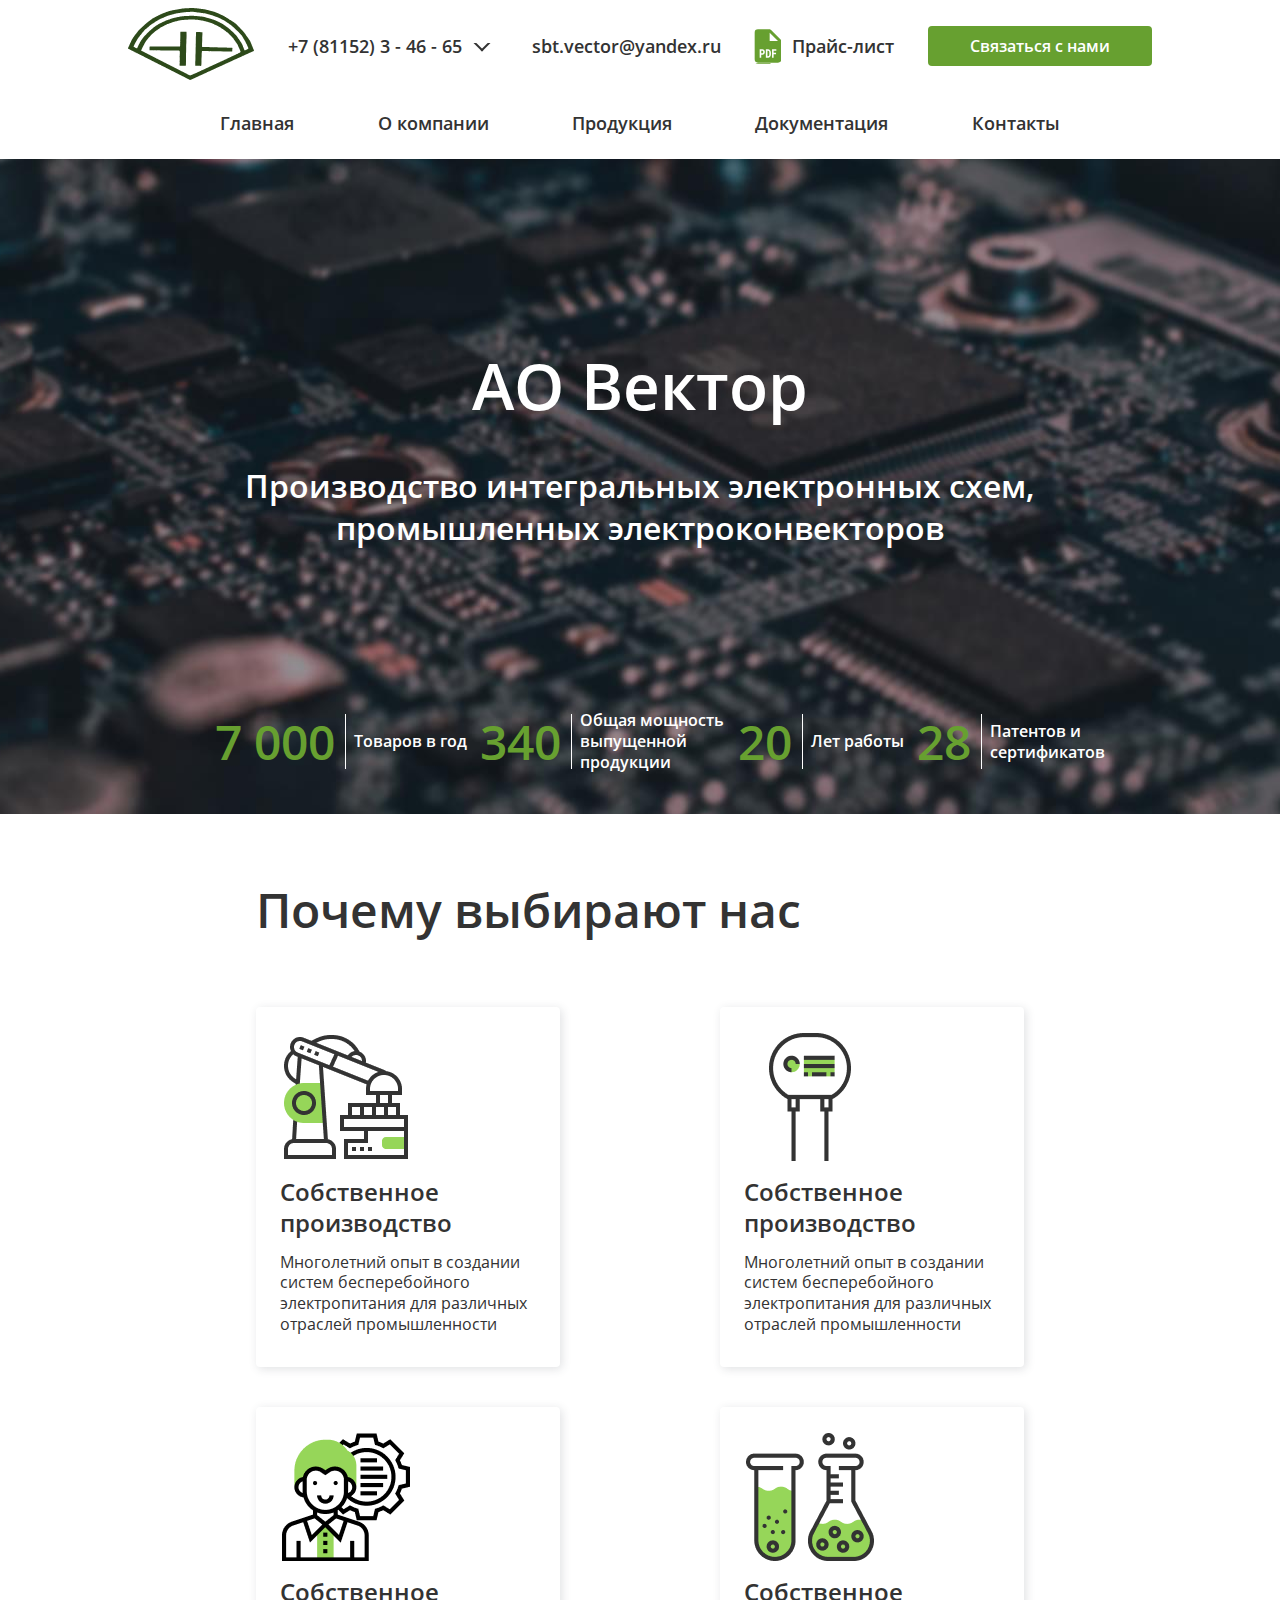
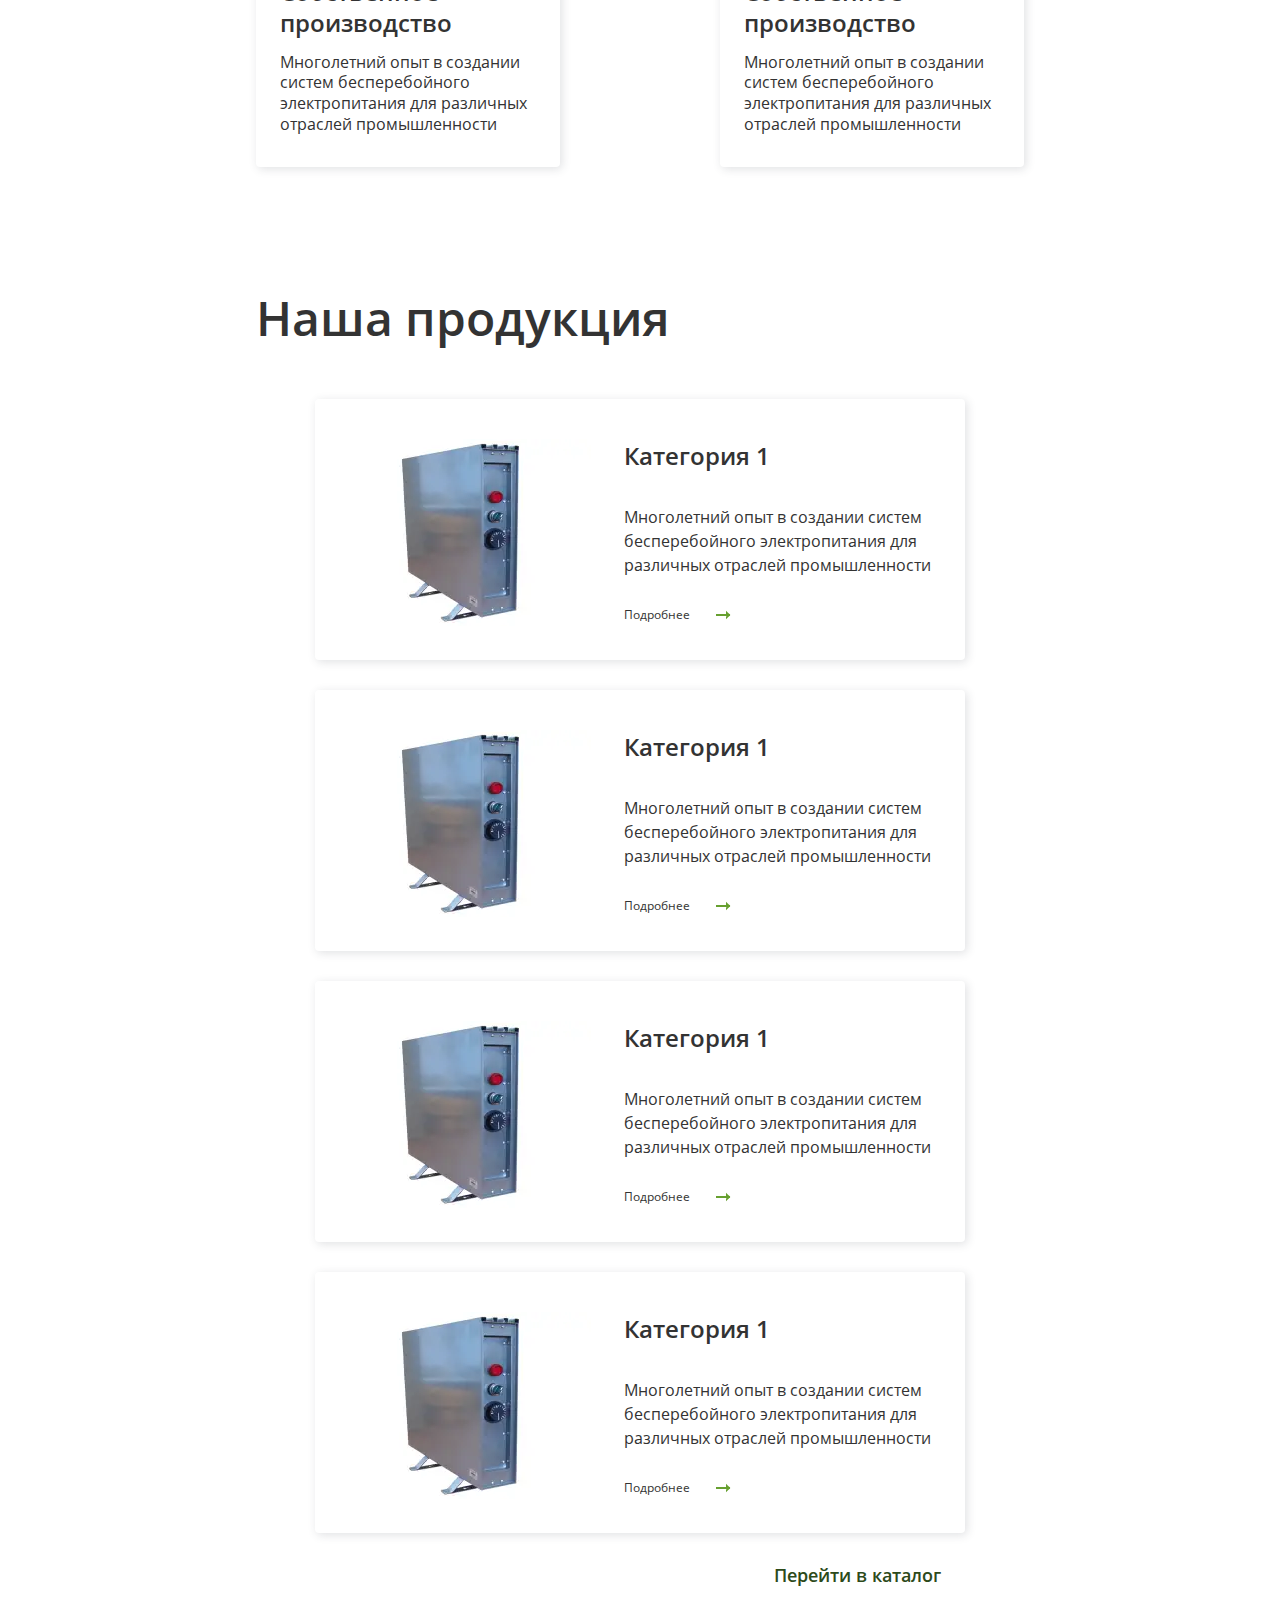
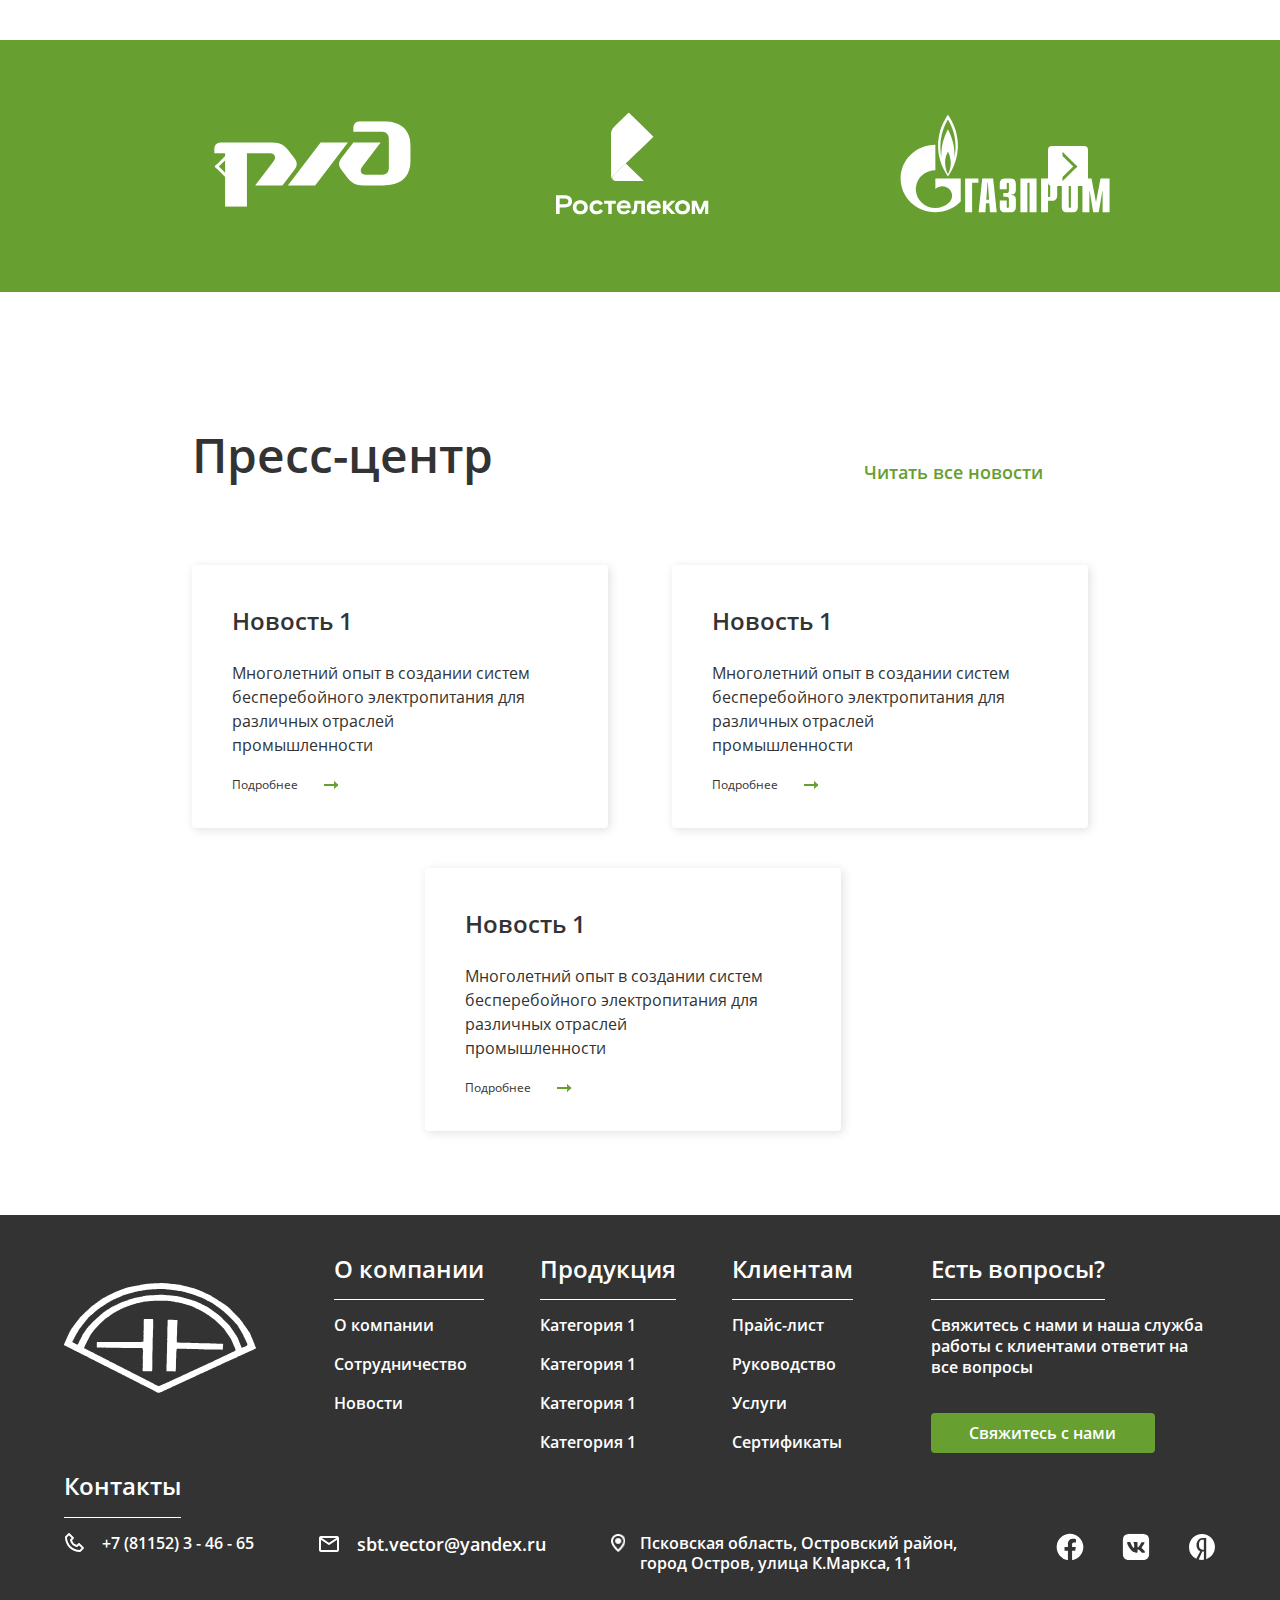
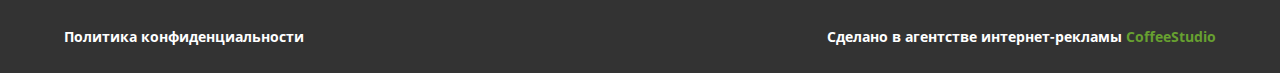
==== commit fa4d2f9d: "categories" ====
--- a/index.html
+++ b/index.html
@@ -48,7 +48,7 @@
 	</div> 	<div class="header__wrap"> 		<div class="header__row">-			<a class="header__row-logo" href="#"><picture><source srcset="img/logo_header.svg" type="image/webp"><img src="img/logo_header.svg" alt="logo" width="126" height="72"></picture></a>+			<a class="header__row-logo" href="index.html"><picture><source srcset="img/logo_header.svg" type="image/webp"><img src="img/logo_header.svg" alt="logo" width="126" height="72"></picture></a> 			<div class="header__row-tel-wrap"> 				<div class="header__row-tel-visible"> 					<a class="header__row-tel" href="tel:+78115234665">+7 (81152) 3 - 46 - 65</a>@@ -67,7 +67,7 @@
 		</div>  		<ul class="header__nav">-			<li class="header__nav-item"><a class="header__nav-home" href="#">Главная</a></li>+			<li class="header__nav-item"><a class="header__nav-home" href="index.html">Главная</a></li> 			<li class="header__nav-item"><a class="header__nav-aboutus" href="#">О компании</a></li> 			<li class="header__nav-item"><a class="header__nav-products" href="catalog.html">Продукция</a></li> 			<li class="header__nav-item"><a class="header__nav-documents" href="#" target="_blank">Документация</a></li>@@ -78,7 +78,7 @@
 </header>  	<main class="main">-		<section class="title_block">+		<section class="title_block" style="background-image: url(../img/title_block_bg.jpg")> 			<h1>АО Вектор</h1> 			<h2>Производство интегральных электронных схем, промышленных электроконвекторов</h2> 			<ul class="title_block__facts">@@ -99,16 +99,16 @@
 		<section class="choose-us"> 			<h3>Почему выбирают нас</h3> 			<div class="choose-us__content">-				<div class="choose-us__item item1">-					<h4>Собственное производство</h4><span>Многолетний опыт в создании систем бесперебойного электропитания для различных отраслей промышленности</span>-				</div>-				<div class="choose-us__item item2">-					<h4>Собственное производство</h4><span>Многолетний опыт в создании систем бесперебойного электропитания для различных отраслей промышленности</span>-				</div>-				<div class="choose-us__item item3">-					<h4>Собственное производство</h4><span>Многолетний опыт в создании систем бесперебойного электропитания для различных отраслей промышленности</span>-				</div>-				<div class="choose-us__item item4">+				<div class="choose-us__item item1" style="background-image: url(../img/choose_us1.png)">+					<h4>Собственное производство</h4><span>Многолетний опыт в создании систем бесперебойного электропитания для различных отраслей промышленности</span>+				</div>+				<div class="choose-us__item item2" style="background-image: url(../img/choose_us2.png)">+					<h4>Собственное производство</h4><span>Многолетний опыт в создании систем бесперебойного электропитания для различных отраслей промышленности</span>+				</div>+				<div class="choose-us__item item3" style="background-image: url(../img/choose_us3.png)">+					<h4>Собственное производство</h4><span>Многолетний опыт в создании систем бесперебойного электропитания для различных отраслей промышленности</span>+				</div>+				<div class="choose-us__item item4" style="background-image: url(../img/choose_us4.png)"> 					<h4>Собственное производство</h4><span>Многолетний опыт в создании систем бесперебойного электропитания для различных отраслей промышленности</span> 				</div> 			</div>--- a/css/style.min.css
+++ b/css/style.min.css
@@ -1 +1 @@
-/*! normalize.css v8.0.1 | MIT License | github.com/necolas/normalize.css */html{line-height:1.15;-webkit-text-size-adjust:100%;-moz-text-size-adjust:100%;-ms-text-size-adjust:100%;text-size-adjust:100%}body{margin:0}main{display:block}h1{font-size:2em;margin:.67em 0}hr{-webkit-box-sizing:content-box;box-sizing:content-box;height:0;overflow:visible}pre{font-family:monospace;font-size:1em}a{background-color:transparent}abbr[title]{border-bottom:none;text-decoration:underline}b,strong{font-weight:bolder}code,kbd,samp{font-family:monospace;font-size:1em}small{font-size:80%}sub,sup{font-size:75%;line-height:0;position:relative;vertical-align:baseline}sub{bottom:-.25em}sup{top:-.5em}img{border-style:none}button,input,optgroup,select,textarea{font-family:inherit;font-size:100%;line-height:1.15;margin:0}button,input{overflow:visible}button,select{text-transform:none}[type=button],[type=reset],[type=submit],button{-webkit-appearance:button;-moz-appearance:button;appearance:button}[type=button]::-moz-focus-inner,[type=reset]::-moz-focus-inner,[type=submit]::-moz-focus-inner,button::-moz-focus-inner{border-style:none;padding:0}[type=button]:-moz-focusring,[type=reset]:-moz-focusring,[type=submit]:-moz-focusring,button:-moz-focusring{outline:1px dotted ButtonText}fieldset{padding:.35em .75em .625em}legend{-webkit-box-sizing:border-box;box-sizing:border-box;color:inherit;display:table;max-width:100%;padding:0;white-space:normal}progress{vertical-align:baseline}textarea{overflow:auto}[type=checkbox],[type=radio]{-webkit-box-sizing:border-box;box-sizing:border-box;padding:0}[type=number]::-webkit-inner-spin-button,[type=number]::-webkit-outer-spin-button{height:auto}[type=search]{-webkit-appearance:textfield;-moz-appearance:textfield;appearance:textfield;outline-offset:-2px}[type=search]::-webkit-search-decoration{-webkit-appearance:none;appearance:none}::-webkit-file-upload-button{-webkit-appearance:button;appearance:button;font:inherit}details{display:block}summary{display:list-item}template{display:none}[hidden]{display:none}@font-face{font-family:opensans-400;font-display:swap;src:url(../fonts/opensans-400.woff) format("woff"),url(../fonts/opensans-400.woff2) format("woff2");font-weight:400;font-style:normal}@font-face{font-family:opensans-600;font-display:swap;src:url(../fonts/opensans-600.woff) format("woff"),url(../fonts/opensans-600.woff2) format("woff2");font-weight:600;font-style:normal}@font-face{font-family:opensans-700;font-display:swap;src:url(../fonts/opensans-700.woff) format("woff"),url(../fonts/opensans-700.woff2) format("woff2");font-weight:700;font-style:normal}body{max-width:1920px;margin:0 auto}.header{padding:8px 15% 8px 15.83%;-webkit-box-sizing:border-box;box-sizing:border-box;background-color:#fff}.header__menu{display:none}.header__row{display:-webkit-box;display:-ms-flexbox;display:flex;-webkit-box-pack:justify;-ms-flex-pack:justify;justify-content:space-between;-webkit-box-align:center;-ms-flex-align:center;align-items:center;font-size:18px}.header__row-tel-wrap{width:210px;height:70px;background-color:#fff;position:relative}.header__row-tel-visible{width:200px;height:50px;padding:0;display:-webkit-box;display:-ms-flexbox;display:flex;-webkit-box-pack:justify;-ms-flex-pack:justify;justify-content:space-between;-webkit-box-align:end;-ms-flex-align:end;align-items:flex-end;position:absolute;background-color:#fff;top:-12px;z-index:2}.header__row-tel{font-family:opensans-600,Arial,sans-serif;font-style:normal;font-weight:600;line-height:26px;text-decoration:none;line-height:.3;color:#333}.header__row-tel-arrow{display:block;width:8px;height:8px;border:2px solid #333;border-color:transparent transparent #333 #333;-webkit-transform:rotate(-45deg);-ms-transform:rotate(-45deg);transform:rotate(-45deg);margin-top:1%}.header__row-tel-hidden{width:223px;background-color:#fff;padding:50px 16px 5px 15px;-webkit-box-sizing:border-box;box-sizing:border-box}.header__row-tel-hidden a{display:-webkit-box;display:-ms-flexbox;display:flex;-webkit-box-orient:vertical;-webkit-box-direction:normal;-ms-flex-direction:column;flex-direction:column;-webkit-box-pack:justify;-ms-flex-pack:justify;justify-content:space-between;-webkit-box-align:start;-ms-flex-align:start;align-items:flex-start;height:55px;padding:5px 8px;border-bottom:1px solid #e3e3e3;font-family:opensans-600,Arial,sans-serif;font-style:normal;font-weight:600;line-height:26px;text-decoration:none;color:#333}.header__row-tel-hidden a:nth-of-type(4){border-color:transparent}.header__row-tel-hidden a span{font-size:12px}.header__row-mail{font-family:opensans-600,Arial,sans-serif;font-style:normal;font-weight:600;line-height:26px;text-decoration:none;color:#333}.header__row-price{font-family:opensans-600,Arial,sans-serif;font-style:normal;font-weight:600;line-height:26px;text-decoration:none;color:#333;display:-webkit-box;display:-ms-flexbox;display:flex;width:140px;-webkit-box-pack:justify;-ms-flex-pack:justify;justify-content:space-between;-webkit-box-align:center;-ms-flex-align:center;align-items:center}.header__row-price::before{content:"";display:block;width:27px;height:35px;background-image:url(../img/file_pdf.svg)}.header__row-btn{width:224px;height:40px;background:#67a030;border-radius:4px;border:none;font-family:opensans-600,Arial,sans-serif;font-style:normal;font-weight:600;line-height:26px;text-decoration:none;color:#fff;font-size:16px}.header__nav{margin:0 auto;padding:25px 0 15px;width:82%;display:-webkit-box;display:-ms-flexbox;display:flex;-webkit-box-pack:justify;-ms-flex-pack:justify;justify-content:space-between}.header__nav-item{list-style-type:none;font-size:18px}.header__nav-aboutus,.header__nav-contacts,.header__nav-documents,.header__nav-home,.header__nav-products{font-family:opensans-600,Arial,sans-serif;font-style:normal;font-weight:600;line-height:26px;text-decoration:none;color:#333}main{max-width:100%}.title_block{max-width:100%;padding:11.5% 13.7% 2%;background-image:url(../img/title_block_bg.jpg);background-repeat:no-repeat;background-position:center;background-size:auto;color:#fff;font-family:opensans-600,Arial,sans-serif;font-weight:600}.title_block h1{font-size:64px;text-align:center}.title_block h2{text-align:center;font-size:32px;line-height:130%;margin-bottom:162px}.title_block__facts{display:-webkit-box;display:-ms-flexbox;display:flex;-webkit-box-pack:justify;-ms-flex-pack:justify;justify-content:space-between}.title_block__facts-item{font-family:opensans-600,Arial,sans-serif;font-style:normal;font-weight:600;line-height:16px;line-height:130%;text-decoration:none;color:#333;color:#fff;list-style-type:none;display:-webkit-box;display:-ms-flexbox;display:flex;-webkit-box-align:center;-ms-flex-align:center;align-items:center}.title_block__value{padding-right:10px;margin-right:8px;font-family:opensans-600,Arial,sans-serif;font-weight:700;line-height:115%;font-size:48px;border-right:1px solid #fff;color:#67a030}.choose-us{padding:65px 15% 65px 15.83%;-webkit-box-sizing:border-box;box-sizing:border-box}.choose-us h3{font-family:opensans-600,Arial,sans-serif;font-style:normal;font-weight:700;font-size:48px;line-height:62px;line-height:130%;color:#333;margin:0 0 65px}.choose-us__content{display:-webkit-box;display:-ms-flexbox;display:flex;-webkit-box-pack:justify;-ms-flex-pack:justify;justify-content:space-between}.choose-us__item{width:304px;height:360px;border-radius:4px;-webkit-box-shadow:2px 2px 10px 0 rgba(50,54,70,.15);box-shadow:2px 2px 10px 0 rgba(50,54,70,.15);padding:32px 24px;-webkit-box-sizing:border-box;box-sizing:border-box;display:-webkit-box;display:-ms-flexbox;display:flex;-webkit-box-orient:vertical;-webkit-box-direction:normal;-ms-flex-direction:column;flex-direction:column;-webkit-box-pack:end;-ms-flex-pack:end;justify-content:flex-end;background-position:0 0;background-size:contain;background-position:26px 26px;background-size:128px auto;background-repeat:no-repeat}.choose-us__item h4{margin:0 0 13px 0;font-family:opensans-600,Arial,sans-serif;font-style:normal;font-weight:600;font-size:24px;line-height:31px;line-height:130%;color:#333}.choose-us__item span{font-family:opensans-400,Arial,sans-serif;font-style:normal;font-weight:400;line-height:16px;line-height:130%;text-decoration:none;color:#333;font-size:16px}.choose-us__item.item1{background-image:url(../img/choose_us1.png)}.choose-us__item.item2{background-image:url(../img/choose_us2.png)}.choose-us__item.item3{background-image:url(../img/choose_us3.png)}.choose-us__item.item4{background-image:url(../img/choose_us4.png)}.products{padding:15px 15% 50px 15.83%}.products h3{font-family:opensans-600,Arial,sans-serif;font-style:normal;font-weight:700;font-size:48px;line-height:62px;line-height:130%;color:#333;margin:0}.products__catalog{font-family:opensans-600,Arial,sans-serif;font-style:normal;font-weight:600;line-height:26px;text-decoration:none;font-size:18px;color:#2d4a1a;display:block;margin:-45px 0 80px 85%}.products__content{display:-webkit-box;display:-ms-flexbox;display:flex;-ms-flex-wrap:wrap;flex-wrap:wrap;-webkit-box-pack:justify;-ms-flex-pack:justify;justify-content:space-between}.products__content-category{width:640px;height:261px;padding:25px 33px 38px 24px;-webkit-box-sizing:border-box;box-sizing:border-box;display:-webkit-box;display:-ms-flexbox;display:flex;-webkit-box-pack:justify;-ms-flex-pack:justify;justify-content:space-between;border-radius:4px;-webkit-box-shadow:2px 2px 10px 0 rgba(50,54,70,.15);box-shadow:2px 2px 10px 0 rgba(50,54,70,.15);text-decoration:none;margin:0 0 30px}.products__content-category-img{margin-top:15px}.products__content-category-text{display:-webkit-box;display:-ms-flexbox;display:flex;-webkit-box-orient:vertical;-webkit-box-direction:normal;-ms-flex-direction:column;flex-direction:column;-webkit-box-pack:justify;-ms-flex-pack:justify;justify-content:space-between;width:52%}.products__content-category-text h4{font-family:opensans-600,Arial,sans-serif;font-style:normal;font-weight:600;font-size:24px;line-height:31px;line-height:130%;color:#333;margin:0;display:-webkit-box;display:-ms-flexbox;display:flex;width:300px;min-height:62px;-webkit-box-align:center;-ms-flex-align:center;align-items:center}.products__content-category-text p{font-family:opensans-400,Arial,sans-serif;font-style:normal;font-weight:400;line-height:16px;line-height:130%;text-decoration:none;color:#333;line-height:150%;margin:10px 0 20px}.products__content-category-text span{font-family:opensans-400,Arial,sans-serif;font-style:normal;font-weight:400;line-height:16px;line-height:130%;text-decoration:none;color:#333;font-size:12px;position:relative;display:block;width:106px}.products__content-category-text span::after{content:"";display:block;position:absolute;right:1px;top:5px;width:2px;height:2px;border:2px solid #67a030;border-color:transparent transparent #67a030 #67a030;-webkit-transform:rotate(-135deg);-ms-transform:rotate(-135deg);transform:rotate(-135deg)}.products__content-category-text span::before{content:"";display:block;position:absolute;width:14px;height:2px;background-color:#67a030;right:0;top:7px}.customers-slider{margin-top:27px;background-color:#67a030;padding:72px 17.7%;position:relative}.customers-slider .slick-list{overflow:hidden}.customers-slider .slick-track{display:-webkit-box;display:-ms-flexbox;display:flex;-webkit-box-align:center;-ms-flex-align:center;align-items:center}.customers-slider__item{padding-left:25%;-webkit-box-sizing:border-box;box-sizing:border-box}.slick-arrow{display:block;width:40px;height:40px;border-radius:4px;border:none;background-color:#fff;position:absolute;z-index:1;font-size:0}.slick-arrow::before{content:"";display:block;width:15px;height:15px;background-color:transparent;border:3px solid #67a030;border-color:transparent transparent #67a030 #67a030;position:absolute}.slick-arrow:focus{outline:0}.slick-prev{top:42%;left:16%}.slick-prev::before{-webkit-transform:rotate(45deg);-ms-transform:rotate(45deg);transform:rotate(45deg);top:25%;left:35%}.slick-next{top:42%;right:15%}.slick-next::before{-webkit-transform:rotate(-135deg);-ms-transform:rotate(-135deg);transform:rotate(-135deg);top:25%;left:10%}.slick-disabled{background-color:transparent}.slick-disabled::before{border-color:transparent transparent #fff #fff}.news{padding:34px 15% 110px 15.83%;-webkit-box-sizing:border-box;box-sizing:border-box}.news h3{font-family:opensans-600,Arial,sans-serif;font-style:normal;font-weight:700;font-size:48px;line-height:62px;line-height:130%;color:#333}.news__link{font-family:opensans-600,Arial,sans-serif;font-style:normal;font-weight:600;line-height:26px;text-decoration:none;font-size:18px;color:#67a030;display:block;width:186px;margin:-95px 0 80px 86%}.news__wrap{display:-webkit-box;display:-ms-flexbox;display:flex;-webkit-box-pack:justify;-ms-flex-pack:justify;justify-content:space-between}.news__item{width:416px;height:263px;border-radius:4px;-webkit-box-shadow:2px 2px 10px 0 rgba(50,54,70,.15);box-shadow:2px 2px 10px 0 rgba(50,54,70,.15);padding:40px 72px 40px 40px;-webkit-box-sizing:border-box;box-sizing:border-box;display:-webkit-box;display:-ms-flexbox;display:flex;-webkit-box-orient:vertical;-webkit-box-direction:normal;-ms-flex-direction:column;flex-direction:column;-webkit-box-pack:justify;-ms-flex-pack:justify;justify-content:space-between}.news__item h4{font-family:opensans-600,Arial,sans-serif;font-style:normal;font-weight:600;font-size:24px;line-height:31px;line-height:130%;color:#333;margin:0}.news__item p{font-family:opensans-400,Arial,sans-serif;font-style:normal;font-weight:400;line-height:16px;line-height:130%;text-decoration:none;color:#333;line-height:150%;margin:25px 0 20px}.news__item span{font-family:opensans-400,Arial,sans-serif;font-style:normal;font-weight:400;line-height:16px;line-height:130%;text-decoration:none;color:#333;font-size:12px;position:relative;display:block;width:106px}.news__item span::after{content:"";display:block;position:absolute;right:1px;top:5px;width:2px;height:2px;border:2px solid #67a030;border-color:transparent transparent #67a030 #67a030;-webkit-transform:rotate(-135deg);-ms-transform:rotate(-135deg);transform:rotate(-135deg)}.news__item span::before{content:"";display:block;position:absolute;width:14px;height:2px;background-color:#67a030;right:0;top:7px}footer{max-width:100%;padding:38px 15% 28px 15.83%;-webkit-box-sizing:border-box;box-sizing:border-box;background-color:#333}.footer__nav{display:-webkit-box;display:-ms-flexbox;display:flex;-webkit-box-pack:justify;-ms-flex-pack:justify;justify-content:space-between;-webkit-box-align:start;-ms-flex-align:start;align-items:flex-start}.footer__title{display:inline-block;margin:0 0 15px;padding:0 0 15px 0;-webkit-box-sizing:border-box;box-sizing:border-box;font-family:opensans-600,Arial,sans-serif;font-style:normal;font-weight:600;font-size:24px;line-height:31px;line-height:130%;color:#333;color:#fff;border-bottom:1px solid #fff;text-decoration:none}.footer__logo{margin:30px 0 0 0}.footer__nav-wrap{display:-webkit-box;display:-ms-flexbox;display:flex;-webkit-box-pack:justify;-ms-flex-pack:justify;justify-content:space-between;width:45%}.footer__aboutus{display:-webkit-box;display:-ms-flexbox;display:flex;-webkit-box-orient:vertical;-webkit-box-direction:normal;-ms-flex-direction:column;flex-direction:column;-webkit-box-pack:start;-ms-flex-pack:start;justify-content:flex-start;-webkit-box-align:start;-ms-flex-align:start;align-items:flex-start}.footer__aboutus-link{font-family:opensans-600,Arial,sans-serif;font-style:normal;font-weight:600;line-height:16px;line-height:130%;text-decoration:none;color:#333;color:#fff;margin:0 0 18px}.footer__products{display:-webkit-box;display:-ms-flexbox;display:flex;-webkit-box-orient:vertical;-webkit-box-direction:normal;-ms-flex-direction:column;flex-direction:column;-webkit-box-pack:start;-ms-flex-pack:start;justify-content:flex-start;-webkit-box-align:start;-ms-flex-align:start;align-items:flex-start}.footer__products-link{font-family:opensans-600,Arial,sans-serif;font-style:normal;font-weight:600;line-height:16px;line-height:130%;text-decoration:none;color:#333;color:#fff;margin:0 0 18px}.footer__toclients{display:-webkit-box;display:-ms-flexbox;display:flex;-webkit-box-orient:vertical;-webkit-box-direction:normal;-ms-flex-direction:column;flex-direction:column;-webkit-box-pack:start;-ms-flex-pack:start;justify-content:flex-start;-webkit-box-align:start;-ms-flex-align:start;align-items:flex-start}.footer__toclients-link{font-family:opensans-600,Arial,sans-serif;font-style:normal;font-weight:600;line-height:16px;line-height:130%;text-decoration:none;color:#333;color:#fff;margin:0 0 18px}.footer__questions{display:-webkit-box;display:-ms-flexbox;display:flex;-webkit-box-orient:vertical;-webkit-box-direction:normal;-ms-flex-direction:column;flex-direction:column;-webkit-box-pack:start;-ms-flex-pack:start;justify-content:flex-start;-webkit-box-align:start;-ms-flex-align:start;align-items:flex-start}.footer__questions span{display:block;width:285px;font-family:opensans-600,Arial,sans-serif;font-style:normal;font-weight:600;line-height:16px;line-height:130%;text-decoration:none;color:#333;color:#fff;margin:0 0 35px}.footer__questions button{width:224px;height:40px;background:#67a030;border-radius:4px;border:none;font-family:opensans-600,Arial,sans-serif;font-style:normal;font-weight:600;line-height:26px;text-decoration:none;color:#fff;font-size:16px}.footer__contact h4{display:inline-block;margin:0 0 22px;padding:0 20px 15px 0;-webkit-box-sizing:border-box;box-sizing:border-box;font-family:opensans-600,Arial,sans-serif;font-style:normal;font-weight:600;font-size:24px;line-height:31px;line-height:130%;color:#333;color:#fff;border-bottom:1px solid #fff}.footer__contact-wrap{display:-webkit-box;display:-ms-flexbox;display:flex;-webkit-box-pack:justify;-ms-flex-pack:justify;justify-content:space-between}.footer__tel{font-family:opensans-600,Arial,sans-serif;font-style:normal;font-weight:600;line-height:16px;line-height:130%;text-decoration:none;color:#333;color:#fff;display:-webkit-box;display:-ms-flexbox;display:flex;-webkit-box-align:start;-ms-flex-align:start;align-items:flex-start}.footer__tel::before{content:"";display:block;width:23px;height:20px;background-image:url(../img/footer_sprite.png);margin-right:15px;background-position:75px -10px}.footer__mail{font-family:opensans-600,Arial,sans-serif;font-style:normal;font-weight:600;line-height:16px;line-height:130%;text-decoration:none;color:#333;color:#fff;display:-webkit-box;display:-ms-flexbox;display:flex;-webkit-box-align:start;-ms-flex-align:start;align-items:flex-start;font-size:18px}.footer__mail::before{content:"";display:block;width:23px;height:20px;background-image:url(../img/footer_sprite.png);margin-right:15px;background-position:-10px -7px}.footer__address{font-family:opensans-600,Arial,sans-serif;font-style:normal;font-weight:600;line-height:16px;line-height:130%;text-decoration:none;color:#333;color:#fff;display:-webkit-box;display:-ms-flexbox;display:flex;-webkit-box-align:start;-ms-flex-align:start;align-items:flex-start;width:380px}.footer__address::before{content:"";display:block;width:23px;height:20px;background-image:url(../img/footer_sprite.png);margin-right:15px;background-position:29px -12px}.footer__socials{display:-webkit-box;display:-ms-flexbox;display:flex;-webkit-box-pack:justify;-ms-flex-pack:justify;justify-content:space-between;width:160px}.footer__socials-fb{display:block;width:28px;height:27px;background-image:url(../img/socials_footer.svg);background-position:-2px -2px}.footer__socials-vk{display:block;width:28px;height:27px;background-image:url(../img/socials_footer.svg);background-position:94px -2px}.footer__socials-yandex{display:block;width:28px;height:27px;background-image:url(../img/socials_footer.svg);background-position:30px -2px}.footer__tiny{display:-webkit-box;display:-ms-flexbox;display:flex;-webkit-box-pack:justify;-ms-flex-pack:justify;justify-content:space-between;margin-top:55px}.footer__tiny-link{font-family:opensans-700,Arial,sans-serif;font-size:14px;color:#fff;text-decoration:none}.footer__tiny-link span{color:#67a030}.catalog{padding:20px 15.83% 104px}.catalog h3{font-family:opensans-600,Arial,sans-serif;font-style:normal;font-weight:700;font-size:48px;line-height:62px;line-height:130%;color:#333}.catalog-content{display:-webkit-box;display:-ms-flexbox;display:flex;-webkit-box-pack:justify;-ms-flex-pack:justify;justify-content:space-between;-ms-flex-wrap:wrap;flex-wrap:wrap}.catalog__content-category{width:640px;height:261px;padding:25px 33px 38px 24px;-webkit-box-sizing:border-box;box-sizing:border-box;display:-webkit-box;display:-ms-flexbox;display:flex;-webkit-box-pack:justify;-ms-flex-pack:justify;justify-content:space-between;border-radius:4px;-webkit-box-shadow:2px 2px 10px 0 rgba(50,54,70,.15);box-shadow:2px 2px 10px 0 rgba(50,54,70,.15);text-decoration:none;margin:0 0 30px;width:49%}.catalog__content-category-img{margin-top:15px}.catalog__content-category-text{display:-webkit-box;display:-ms-flexbox;display:flex;-webkit-box-orient:vertical;-webkit-box-direction:normal;-ms-flex-direction:column;flex-direction:column;-webkit-box-pack:justify;-ms-flex-pack:justify;justify-content:space-between;width:52%}.catalog__content-category-text h4{font-family:opensans-600,Arial,sans-serif;font-style:normal;font-weight:600;font-size:24px;line-height:31px;line-height:130%;color:#333;margin:0;display:-webkit-box;display:-ms-flexbox;display:flex;width:300px;min-height:62px;-webkit-box-align:center;-ms-flex-align:center;align-items:center}.catalog__content-category-text p{font-family:opensans-400,Arial,sans-serif;font-style:normal;font-weight:400;line-height:16px;line-height:130%;text-decoration:none;color:#333;line-height:150%;margin:10px 0 20px}.catalog__content-category-text span{font-family:opensans-400,Arial,sans-serif;font-style:normal;font-weight:400;line-height:16px;line-height:130%;text-decoration:none;color:#333;font-size:12px;position:relative;display:block;width:106px}.catalog__content-category-text span::after{content:"";display:block;position:absolute;right:1px;top:5px;width:2px;height:2px;border:2px solid #67a030;border-color:transparent transparent #67a030 #67a030;-webkit-transform:rotate(-135deg);-ms-transform:rotate(-135deg);transform:rotate(-135deg)}.catalog__content-category-text span::before{content:"";display:block;position:absolute;width:14px;height:2px;background-color:#67a030;right:0;top:7px}.catalog__content-category-text h4{display:-webkit-box;display:-ms-flexbox;display:flex;width:300px;min-height:62px;-webkit-box-align:center;-ms-flex-align:center;align-items:center}.breadcrumbs{padding:30px 15.83% 0;display:-webkit-box;display:-ms-flexbox;display:flex}.breadcrumbs__home{font-family:opensans-600,Arial,sans-serif;font-style:normal;font-weight:600;font-size:14px;line-height:22px;color:#adadaf;text-decoration:none;display:-webkit-box;display:-ms-flexbox;display:flex;-webkit-box-align:center;-ms-flex-align:center;align-items:center}.breadcrumbs__home::after{content:"";display:block;width:4px;height:4px;border-radius:50%;background-color:#2d4a1a;margin:0 10px}.breadcrumbs__catalog{font-family:opensans-600,Arial,sans-serif;font-style:normal;font-weight:600;font-size:14px;line-height:22px;color:#adadaf;text-decoration:none}@media (max-width:1890px){.products__content-category{width:600px}}@media (max-width:1800px){.choose-us{padding:65px 10% 65px 10%}.products{padding:15px 10% 50px}.customers-slider{padding:72px 15%}.slick-prev{left:10%}.slick-next{right:10%}.news{padding:84px 10%}}@media (max-width:1760px){.catalog__content-category{padding-left:0}.catalog__content-category-text h4{width:250px}}@media (max-width:1650px){.header{padding:8px 10%}}@media (max-width:1600px){footer{padding:38px 5% 28px}}@media (max-width:1570px){.choose-us{padding:65px 5% 65px}.products{padding:15px 5% 50px}.customers-slider{padding:72px 10%}.slick-prev{left:6%}.slick-next{right:6%}.news{padding:84px 5%}}@media (max-width:1550px){.catalog{padding:20px 10% 104px}.catalog__content-category{padding-right:5px}.catalog__content-category-text{margin-left:-40px;width:57%}}@media (max-width:1390px){.choose-us{padding:65px 25% 65px}.choose-us__content{-ms-flex-wrap:wrap;flex-wrap:wrap;height:800px}}@media (max-width:1350px){.products{padding:15px 25% 50px;position:relative}.products h3{margin:0 0 50px}.products__content-category{width:650px}.products__catalog{position:absolute;margin:0;bottom:25px;right:26.5%}.news{padding:84px 15%}.news__wrap{-ms-flex-wrap:wrap;flex-wrap:wrap}.news__item:nth-of-type(3){margin:40px 0 0 26%}.news__link{margin:-75px 0 80px 75%}}@media (max-width:1290px){.choose-us{padding:65px 20% 65px}.products{padding:15px 20% 50px}.products__content{-webkit-box-orient:vertical;-webkit-box-direction:normal;-ms-flex-direction:column;flex-direction:column;-webkit-box-align:center;-ms-flex-align:center;align-items:center}}@media (max-width:1250px){.header{padding:15px 3%}.header__row{font-size:15px}.header__row-tel-visible{height:60px;top:-20px;width:170px}.header__row-price{width:120px}.header__row-btn{width:200px;font-size:14px}.header__nav-item{font-size:15px}.title_block{padding:11.5% 8% 2%}.title_block__facts{-ms-flex-wrap:wrap;flex-wrap:wrap;padding:0 190px;height:150px;-ms-flex-line-pack:justify;align-content:space-between}.catalog{padding:20px 5% 104px}}@media (max-width:1210px){.news{padding:84px 10%}}@media (max-width:1150px){footer{padding:38px 10% 28px}.footer__nav{-webkit-box-align:center;-ms-flex-align:center;align-items:center}.footer__logo{margin:0}.footer__nav-wrap{-webkit-box-orient:vertical;-webkit-box-direction:normal;-ms-flex-direction:column;flex-direction:column;-webkit-box-align:center;-ms-flex-align:center;align-items:center;width:30%}.footer__aboutus-link,.footer__products-link,.footer__toclients-link{display:none}.footer__contact-wrap{-ms-flex-wrap:wrap;flex-wrap:wrap}.footer__address,.footer__mail,.footer__tel{margin:0 30px 20px 0}}@media (max-width:1100px){.title_block h1{font-size:58px}.title_block h2{font-size:25px;width:650px;margin:70px auto 100px}.title_block__facts{padding:0 130px}.catalog{padding:20px 15% 104px}.catalog__content-category{width:90%;padding-right:35px}.catalog__content-category-text{width:50%}}@media (max-width:1080px){.choose-us{padding:65px 17% 65px}.products{padding:15px 17% 50px}.customers-slider__item{padding-left:10%}}@media (max-width:1065px){.news{padding:84px 5%}}@media (max-width:1000px){.footer__nav{-webkit-box-align:start;-ms-flex-align:start;align-items:flex-start}.footer__title{font-size:17px}.footer__questions span{width:225px;font-size:12px;margin-bottom:8px}.footer__address,.footer__mail,.footer__tel{font-size:13px;margin:0 10px 20px}.footer__address{width:270px}.footer__address::before{width:28px;background-position:29px -12px}.footer__tiny{margin:20px 0 0}.footer__tiny-link{font-size:10px;font-family:opensans-400,Arial,sans-serif}}@media (max-width:980px){.choose-us{padding:65px 13% 65px}.products{padding:15px 13% 50px}}@media (max-width:950px){.header{position:relative}.header__menu{display:block;width:100%;height:150px;padding:0 50px;-webkit-box-sizing:border-box;box-sizing:border-box;position:absolute;top:0;left:0;z-index:3;background-color:#fff}.header__menu-logo{display:block;width:130px;margin:35px}.burger{position:absolute;width:50px;height:45px;top:50px;right:60px;z-index:10}.burger::after,.burger::before{content:"";display:block;width:50px;height:6px;border-radius:8px;background-color:#333;position:absolute;-webkit-transition:all .3s ease 0s;-o-transition:all .3s ease 0s;transition:all .3s ease 0s}.burger::before{top:0}.burger::after{bottom:0}.burger span{display:block;position:absolute;top:42%;width:100%;height:6px;border-radius:8px;background-color:#333;-webkit-transition:all .5s ease 0s;-o-transition:all .5s ease 0s;transition:all .5s ease 0s}.burger.active::before{-webkit-transform:rotate(-45deg);-ms-transform:rotate(-45deg);transform:rotate(-45deg);top:42%}.burger.active::after{-webkit-transform:rotate(45deg);-ms-transform:rotate(45deg);transform:rotate(45deg);bottom:42%}.burger.active span{-webkit-transform:scale(0);-ms-transform:scale(0);transform:scale(0)}.header__row-logo{z-index:5;margin:35px 80% 200px 100px}.header__wrap{position:absolute;left:0;width:100%;z-index:5;background-color:#fff;top:-2500%;-webkit-transition:all .8s ease 0s;-o-transition:all .8s ease 0s;transition:all .8s ease 0s}.header__wrap.active{top:0}.header__row{-webkit-box-orient:vertical;-webkit-box-direction:normal;-ms-flex-direction:column;flex-direction:column;-webkit-box-align:center;-ms-flex-align:center;align-items:center;height:520px;padding:0 0 30px}.header__row-tel-wrap{margin-left:30px;height:60px;width:200px}.header__row-tel-hidden{margin:0 0 0 -15px;padding:50px 10px 10px}.header__row-price::before{background-size:70%;background-repeat:no-repeat;background-position:center}.header__nav{-webkit-box-orient:vertical;-webkit-box-direction:normal;-ms-flex-direction:column;flex-direction:column;position:absolute;width:100%;top:0;left:0;height:273px;-webkit-box-align:center;-ms-flex-align:center;align-items:center}.header__nav-item{font-size:18px}.title_block{padding:25% 8% 8%}.title_block__facts{padding:0 70px}.customers-slider__item{padding-left:5%}.slick-prev{left:5%}.slick-next{right:5%}.customers-slider__item{padding-left:20%}.news{padding:84px 15%;position:relative}.news h3{text-align:center}.news__link{position:absolute;bottom:25px;right:28%;margin:0}.news__wrap{-webkit-box-orient:vertical;-webkit-box-direction:normal;-ms-flex-direction:column;flex-direction:column;-webkit-box-align:center;-ms-flex-align:center;align-items:center}.news__item:nth-of-type(3){margin:0}.news__item{margin:0 0 20px 0}.catalog{padding:20px 10% 104px}}@media (max-width:860px){.choose-us{padding:65px 9% 65px}.choose-us h3{font-size:40px}}@media (max-width:852px){.footer__address{width:350px}}@media (max-width:830px){.products{padding:15px 9% 50px}.products__content-category{width:600px}}@media (max-width:770px){.title_block h1{font-size:50px}.title_block h2{font-size:20px;width:500px;margin:70px auto 100px}.title_block__facts-item{font-size:13px}.title_block__value{font-size:40px}.choose-us{padding:65px 5% 65px}}@media (max-width:760px){.catalog__content-category{width:100%}.catalog__content-category-text{width:60%}}@media (max-width:720px){footer{padding:38px 5% 28px}}@media (max-width:700px){.choose-us{padding:95px 8% 65px}.choose-us h3{font-size:35px;text-align:center}.choose-us__content{-webkit-box-orient:vertical;-webkit-box-direction:normal;-ms-flex-direction:column;flex-direction:column;-ms-flex-wrap:nowrap;flex-wrap:nowrap;-webkit-box-pack:justify;-ms-flex-pack:justify;justify-content:space-between;-webkit-box-align:center;-ms-flex-align:center;align-items:center;height:1500px}.products h3{font-size:35px}.products__content-category{width:500px;padding-left:0}.products__content-category-img{width:200px;height:auto;margin-top:15px}.products__content-category-text{width:60%}.customers-slider__item img{width:80%;height:auto}.slick-arrow{width:20px;height:20px;top:45%}.slick-arrow::before{width:6px;height:6px;border:2px solid #67a030;border-color:transparent transparent #67a030 #67a030}.slick-disabled{background-color:transparent}.slick-disabled::before{border-color:transparent transparent #fff #fff}.news h3{font-size:35px}}@media (max-width:670px){.title_block__facts{padding:0 20px}}@media (max-width:640px){footer{padding:38px 15% 28px}.footer__logo img{width:80%;height:auto}.footer__nav{-ms-flex-wrap:wrap;flex-wrap:wrap}.footer__questions{margin-top:-40px}.footer__contact{margin-top:30px}.footer__contact .footer__title{display:none}}@media (max-width:610px){.catalog__content-category{padding:20px 10px 25px 0}.catalog__content-category-img{width:95%;height:auto;margin-top:45px}.catalog__content-category-text h4{font-size:19px;width:210px}.catalog__content-category-text p{margin:0;font-size:15px}}@media (max-width:590px){.products{padding:15px 5% 50px}.products h3{text-align:center}.products__content-category{width:450px;padding-right:5px}.products__content-category-text{margin-left:-20px}}@media (max-width:580px){.news{padding:84px 10%}}@media (max-width:570px){.title_block{padding:30% 8% 8%}.title_block h2{width:300px;margin-bottom:50px}.title_block__facts{-ms-flex-wrap:nowrap;flex-wrap:nowrap;height:250px;-webkit-box-orient:vertical;-webkit-box-direction:normal;-ms-flex-direction:column;flex-direction:column;-webkit-box-align:center;-ms-flex-align:center;align-items:center}}@media (max-width:530px){footer{padding:38px 5% 20px}.footer__nav-wrap{width:110px}}@media (max-width:520px){.news{padding:84px 5%}}@media (max-width:500px){.products__content-category{padding:10px 5px 10px 0;width:90%;height:200px}.products__content-category-text p{margin:0;line-height:110%}.catalog{padding:20px 5% 104px}.catalog__content-category{padding:7% 0 10% 0}.catalog__content-category-img{margin-top:25px}.catalog__content-category-text{width:50%}.catalog__content-category-text h4{width:170px;min-height:50px}}@media (max-width:460px){.news__item{width:100%;height:233px;border-radius:4px;-webkit-box-shadow:2px 2px 10px 0 rgba(50,54,70,.15);box-shadow:2px 2px 10px 0 rgba(50,54,70,.15);padding:40px 20px 30px 25px}}@media (max-width:450px){.header__menu{padding:0 50px 0 0}.header__row-logo{margin:35px 80% 280px 100px}.header__row{height:570px}.header__nav{margin-top:80px}.products__content-category{padding:15px 5px 15px 0}.products__content-category-img{width:170px;height:auto}.products__content-category-text{margin-left:-30px}.products__content-category-text h4{font-size:18px}.products__content-category-text p{font-size:12px}}@media (max-width:400px){.catalog__content-category{height:200px;padding:5% 0 7% 0}.catalog__content-category-img{width:100%}.catalog__content-category-text{width:55%}.catalog__content-category-text p{font-size:14px;line-height:125%}}@media (max-width:390px){.news__item{padding:30px 20px 30px 25px}.news__item p{margin:15px 0 10px}}@media (max-width:370px){.title_block{padding:30% 2% 8%}}@media (max-width:350px){.catalog__content-category{height:180px;padding:3% 0 5% 0}.catalog__content-category-img{margin-top:15px}.catalog__content-category-text h4{width:150px;line-height:110%;min-height:40px;font-size:16px}}@media (max-width:340px){.footer__logo{width:170px}.footer__logo img{width:70%;height:auto}.footer__tiny-link{font-size:9px}}@media (max-width:330px){.news__item p{font-size:15px}}.webp .title_block{background-image:url(../img/title_block_bg.webp)}.webp .choose-us__item.item1{background-image:url(../img/choose_us1.webp)}.webp .choose-us__item.item2{background-image:url(../img/choose_us2.webp)}.webp .choose-us__item.item3{background-image:url(../img/choose_us3.webp)}.webp .choose-us__item.item4{background-image:url(../img/choose_us4.webp)}.webp .footer__tel::before{background-image:url(../img/footer_sprite.webp)}.webp .footer__mail::before{background-image:url(../img/footer_sprite.webp)}.webp .footer__address::before{background-image:url(../img/footer_sprite.webp)}+/*! normalize.css v8.0.1 | MIT License | github.com/necolas/normalize.css */html{line-height:1.15;-webkit-text-size-adjust:100%;-moz-text-size-adjust:100%;-ms-text-size-adjust:100%;text-size-adjust:100%}body{margin:0}main{display:block}h1{font-size:2em;margin:.67em 0}hr{-webkit-box-sizing:content-box;box-sizing:content-box;height:0;overflow:visible}pre{font-family:monospace;font-size:1em}a{background-color:transparent}abbr[title]{border-bottom:none;text-decoration:underline}b,strong{font-weight:bolder}code,kbd,samp{font-family:monospace;font-size:1em}small{font-size:80%}sub,sup{font-size:75%;line-height:0;position:relative;vertical-align:baseline}sub{bottom:-.25em}sup{top:-.5em}img{border-style:none}button,input,optgroup,select,textarea{font-family:inherit;font-size:100%;line-height:1.15;margin:0}button,input{overflow:visible}button,select{text-transform:none}[type=button],[type=reset],[type=submit],button{-webkit-appearance:button;-moz-appearance:button;appearance:button}[type=button]::-moz-focus-inner,[type=reset]::-moz-focus-inner,[type=submit]::-moz-focus-inner,button::-moz-focus-inner{border-style:none;padding:0}[type=button]:-moz-focusring,[type=reset]:-moz-focusring,[type=submit]:-moz-focusring,button:-moz-focusring{outline:1px dotted ButtonText}fieldset{padding:.35em .75em .625em}legend{-webkit-box-sizing:border-box;box-sizing:border-box;color:inherit;display:table;max-width:100%;padding:0;white-space:normal}progress{vertical-align:baseline}textarea{overflow:auto}[type=checkbox],[type=radio]{-webkit-box-sizing:border-box;box-sizing:border-box;padding:0}[type=number]::-webkit-inner-spin-button,[type=number]::-webkit-outer-spin-button{height:auto}[type=search]{-webkit-appearance:textfield;-moz-appearance:textfield;appearance:textfield;outline-offset:-2px}[type=search]::-webkit-search-decoration{-webkit-appearance:none;appearance:none}::-webkit-file-upload-button{-webkit-appearance:button;appearance:button;font:inherit}details{display:block}summary{display:list-item}template{display:none}[hidden]{display:none}@font-face{font-family:opensans-400;font-display:swap;src:url(../fonts/opensans-400.woff) format("woff"),url(../fonts/opensans-400.woff2) format("woff2");font-weight:400;font-style:normal}@font-face{font-family:opensans-600;font-display:swap;src:url(../fonts/opensans-600.woff) format("woff"),url(../fonts/opensans-600.woff2) format("woff2");font-weight:600;font-style:normal}@font-face{font-family:opensans-700;font-display:swap;src:url(../fonts/opensans-700.woff) format("woff"),url(../fonts/opensans-700.woff2) format("woff2");font-weight:700;font-style:normal}body{max-width:1920px;margin:0 auto}.header{padding:8px 15% 8px 15.83%;-webkit-box-sizing:border-box;box-sizing:border-box;background-color:#fff}.header__menu{display:none}.header__row{display:-webkit-box;display:-ms-flexbox;display:flex;-webkit-box-pack:justify;-ms-flex-pack:justify;justify-content:space-between;-webkit-box-align:center;-ms-flex-align:center;align-items:center;font-size:18px}.header__row-tel-wrap{width:210px;height:70px;background-color:#fff;position:relative}.header__row-tel-visible{width:200px;height:50px;padding:0;display:-webkit-box;display:-ms-flexbox;display:flex;-webkit-box-pack:justify;-ms-flex-pack:justify;justify-content:space-between;-webkit-box-align:end;-ms-flex-align:end;align-items:flex-end;position:absolute;background-color:#fff;top:-12px;z-index:2}.header__row-tel{font-family:opensans-600,Arial,sans-serif;font-style:normal;font-weight:600;line-height:26px;text-decoration:none;line-height:.3;color:#333}.header__row-tel-arrow{display:block;width:8px;height:8px;border:2px solid #333;border-color:transparent transparent #333 #333;-webkit-transform:rotate(-45deg);-ms-transform:rotate(-45deg);transform:rotate(-45deg);margin-top:1%}.header__row-tel-hidden{width:223px;background-color:#fff;padding:50px 16px 5px 15px;-webkit-box-sizing:border-box;box-sizing:border-box}.header__row-tel-hidden a{display:-webkit-box;display:-ms-flexbox;display:flex;-webkit-box-orient:vertical;-webkit-box-direction:normal;-ms-flex-direction:column;flex-direction:column;-webkit-box-pack:justify;-ms-flex-pack:justify;justify-content:space-between;-webkit-box-align:start;-ms-flex-align:start;align-items:flex-start;height:55px;padding:5px 8px;border-bottom:1px solid #e3e3e3;font-family:opensans-600,Arial,sans-serif;font-style:normal;font-weight:600;line-height:26px;text-decoration:none;color:#333}.header__row-tel-hidden a:nth-of-type(4){border-color:transparent}.header__row-tel-hidden a span{font-size:12px}.header__row-mail{font-family:opensans-600,Arial,sans-serif;font-style:normal;font-weight:600;line-height:26px;text-decoration:none;color:#333}.header__row-price{font-family:opensans-600,Arial,sans-serif;font-style:normal;font-weight:600;line-height:26px;text-decoration:none;color:#333;display:-webkit-box;display:-ms-flexbox;display:flex;width:140px;-webkit-box-pack:justify;-ms-flex-pack:justify;justify-content:space-between;-webkit-box-align:center;-ms-flex-align:center;align-items:center}.header__row-price::before{content:"";display:block;width:27px;height:35px;background-image:url(../img/file_pdf.svg)}.header__row-btn{width:224px;height:40px;background:#67a030;border-radius:4px;border:none;font-family:opensans-600,Arial,sans-serif;font-style:normal;font-weight:600;line-height:26px;text-decoration:none;color:#fff;font-size:16px}.header__nav{margin:0 auto;padding:25px 0 15px;width:82%;display:-webkit-box;display:-ms-flexbox;display:flex;-webkit-box-pack:justify;-ms-flex-pack:justify;justify-content:space-between}.header__nav-item{list-style-type:none;font-size:18px}.header__nav-aboutus,.header__nav-contacts,.header__nav-documents,.header__nav-home,.header__nav-products{font-family:opensans-600,Arial,sans-serif;font-style:normal;font-weight:600;line-height:26px;text-decoration:none;color:#333}main{max-width:100%}.title_block{max-width:100%;padding:11.5% 13.7% 2%;background-repeat:no-repeat;background-position:center;background-size:auto;color:#fff;font-family:opensans-600,Arial,sans-serif;font-weight:600}.title_block h1{font-size:64px;text-align:center}.title_block h2{text-align:center;font-size:32px;line-height:130%;margin-bottom:162px}.title_block__facts{display:-webkit-box;display:-ms-flexbox;display:flex;-webkit-box-pack:justify;-ms-flex-pack:justify;justify-content:space-between}.title_block__facts-item{font-family:opensans-600,Arial,sans-serif;font-style:normal;font-weight:600;line-height:16px;line-height:130%;text-decoration:none;color:#333;color:#fff;list-style-type:none;display:-webkit-box;display:-ms-flexbox;display:flex;-webkit-box-align:center;-ms-flex-align:center;align-items:center}.title_block__value{padding-right:10px;margin-right:8px;font-family:opensans-600,Arial,sans-serif;font-weight:700;line-height:115%;font-size:48px;border-right:1px solid #fff;color:#67a030}.choose-us{padding:65px 15% 65px 15.83%;-webkit-box-sizing:border-box;box-sizing:border-box}.choose-us h3{font-family:opensans-600,Arial,sans-serif;font-style:normal;font-weight:700;font-size:48px;line-height:62px;line-height:130%;color:#333;margin:0 0 65px}.choose-us__content{display:-webkit-box;display:-ms-flexbox;display:flex;-webkit-box-pack:justify;-ms-flex-pack:justify;justify-content:space-between}.choose-us__item{width:304px;height:360px;border-radius:4px;-webkit-box-shadow:2px 2px 10px 0 rgba(50,54,70,.15);box-shadow:2px 2px 10px 0 rgba(50,54,70,.15);padding:32px 24px;-webkit-box-sizing:border-box;box-sizing:border-box;display:-webkit-box;display:-ms-flexbox;display:flex;-webkit-box-orient:vertical;-webkit-box-direction:normal;-ms-flex-direction:column;flex-direction:column;-webkit-box-pack:end;-ms-flex-pack:end;justify-content:flex-end;background-position:0 0;background-size:contain;background-position:26px 26px;background-size:128px auto;background-repeat:no-repeat}.choose-us__item h4{margin:0 0 13px 0;font-family:opensans-600,Arial,sans-serif;font-style:normal;font-weight:600;font-size:24px;line-height:31px;line-height:130%;color:#333}.choose-us__item span{font-family:opensans-400,Arial,sans-serif;font-style:normal;font-weight:400;line-height:16px;line-height:130%;text-decoration:none;color:#333;font-size:16px}.products{padding:15px 15% 50px 15.83%}.products h3{font-family:opensans-600,Arial,sans-serif;font-style:normal;font-weight:700;font-size:48px;line-height:62px;line-height:130%;color:#333;margin:0}.products__catalog{font-family:opensans-600,Arial,sans-serif;font-style:normal;font-weight:600;line-height:26px;text-decoration:none;font-size:18px;color:#2d4a1a;display:block;margin:-45px 0 80px 85%}.products__content{display:-webkit-box;display:-ms-flexbox;display:flex;-ms-flex-wrap:wrap;flex-wrap:wrap;-webkit-box-pack:justify;-ms-flex-pack:justify;justify-content:space-between}.products__content-category{width:640px;height:261px;padding:25px 33px 38px 24px;-webkit-box-sizing:border-box;box-sizing:border-box;display:-webkit-box;display:-ms-flexbox;display:flex;-webkit-box-pack:justify;-ms-flex-pack:justify;justify-content:space-between;border-radius:4px;-webkit-box-shadow:2px 2px 10px 0 rgba(50,54,70,.15);box-shadow:2px 2px 10px 0 rgba(50,54,70,.15);text-decoration:none;margin:0 0 30px}.products__content-category-img{margin-top:15px}.products__content-category-text{display:-webkit-box;display:-ms-flexbox;display:flex;-webkit-box-orient:vertical;-webkit-box-direction:normal;-ms-flex-direction:column;flex-direction:column;-webkit-box-pack:justify;-ms-flex-pack:justify;justify-content:space-between;width:52%}.products__content-category-text h4{font-family:opensans-600,Arial,sans-serif;font-style:normal;font-weight:600;font-size:24px;line-height:31px;line-height:130%;color:#333;margin:0;display:-webkit-box;display:-ms-flexbox;display:flex;width:300px;min-height:62px;-webkit-box-align:center;-ms-flex-align:center;align-items:center}.products__content-category-text p{font-family:opensans-400,Arial,sans-serif;font-style:normal;font-weight:400;line-height:16px;line-height:130%;text-decoration:none;color:#333;line-height:150%;margin:10px 0 20px}.products__content-category-text span{font-family:opensans-400,Arial,sans-serif;font-style:normal;font-weight:400;line-height:16px;line-height:130%;text-decoration:none;color:#333;font-size:12px;position:relative;display:block;width:106px}.products__content-category-text span::after{content:"";display:block;position:absolute;right:1px;top:5px;width:2px;height:2px;border:2px solid #67a030;border-color:transparent transparent #67a030 #67a030;-webkit-transform:rotate(-135deg);-ms-transform:rotate(-135deg);transform:rotate(-135deg)}.products__content-category-text span::before{content:"";display:block;position:absolute;width:14px;height:2px;background-color:#67a030;right:0;top:7px}.customers-slider{margin-top:27px;background-color:#67a030;padding:72px 17.7%;position:relative}.customers-slider .slick-list{overflow:hidden}.customers-slider .slick-track{display:-webkit-box;display:-ms-flexbox;display:flex;-webkit-box-align:center;-ms-flex-align:center;align-items:center}.customers-slider .slick-arrow{display:block;width:40px;height:40px;border-radius:4px;border:none;background-color:#fff;position:absolute;z-index:1;font-size:0}.customers-slider .slick-arrow::before{content:"";display:block;width:15px;height:15px;background-color:transparent;border:3px solid #67a030;border-color:transparent transparent #67a030 #67a030;position:absolute}.customers-slider .slick-arrow:focus{outline:0}.customers-slider .slick-prev{top:42%;left:16%}.customers-slider .slick-prev::before{-webkit-transform:rotate(45deg);-ms-transform:rotate(45deg);transform:rotate(45deg);top:25%;left:35%}.customers-slider .slick-next{top:42%;right:15%}.customers-slider .slick-next::before{-webkit-transform:rotate(-135deg);-ms-transform:rotate(-135deg);transform:rotate(-135deg);top:25%;left:10%}.customers-slider .slick-disabled{background-color:transparent}.customers-slider .slick-disabled::before{border-color:transparent transparent #fff #fff}.customers-slider__item{padding-left:25%;-webkit-box-sizing:border-box;box-sizing:border-box}.news{padding:34px 15% 110px 15.83%;-webkit-box-sizing:border-box;box-sizing:border-box}.news h3{font-family:opensans-600,Arial,sans-serif;font-style:normal;font-weight:700;font-size:48px;line-height:62px;line-height:130%;color:#333}.news__link{font-family:opensans-600,Arial,sans-serif;font-style:normal;font-weight:600;line-height:26px;text-decoration:none;font-size:18px;color:#67a030;display:block;width:186px;margin:-95px 0 80px 86%}.news__wrap{display:-webkit-box;display:-ms-flexbox;display:flex;-webkit-box-pack:justify;-ms-flex-pack:justify;justify-content:space-between}.news__item{width:416px;height:263px;border-radius:4px;-webkit-box-shadow:2px 2px 10px 0 rgba(50,54,70,.15);box-shadow:2px 2px 10px 0 rgba(50,54,70,.15);padding:40px 72px 40px 40px;-webkit-box-sizing:border-box;box-sizing:border-box;display:-webkit-box;display:-ms-flexbox;display:flex;-webkit-box-orient:vertical;-webkit-box-direction:normal;-ms-flex-direction:column;flex-direction:column;-webkit-box-pack:justify;-ms-flex-pack:justify;justify-content:space-between}.news__item h4{font-family:opensans-600,Arial,sans-serif;font-style:normal;font-weight:600;font-size:24px;line-height:31px;line-height:130%;color:#333;margin:0}.news__item p{font-family:opensans-400,Arial,sans-serif;font-style:normal;font-weight:400;line-height:16px;line-height:130%;text-decoration:none;color:#333;line-height:150%;margin:25px 0 20px}.news__item span{font-family:opensans-400,Arial,sans-serif;font-style:normal;font-weight:400;line-height:16px;line-height:130%;text-decoration:none;color:#333;font-size:12px;position:relative;display:block;width:106px}.news__item span::after{content:"";display:block;position:absolute;right:1px;top:5px;width:2px;height:2px;border:2px solid #67a030;border-color:transparent transparent #67a030 #67a030;-webkit-transform:rotate(-135deg);-ms-transform:rotate(-135deg);transform:rotate(-135deg)}.news__item span::before{content:"";display:block;position:absolute;width:14px;height:2px;background-color:#67a030;right:0;top:7px}footer{max-width:100%;padding:38px 15% 28px 15.83%;-webkit-box-sizing:border-box;box-sizing:border-box;background-color:#333}.footer__nav{display:-webkit-box;display:-ms-flexbox;display:flex;-webkit-box-pack:justify;-ms-flex-pack:justify;justify-content:space-between;-webkit-box-align:start;-ms-flex-align:start;align-items:flex-start}.footer__title{display:inline-block;margin:0 0 15px;padding:0 0 15px 0;-webkit-box-sizing:border-box;box-sizing:border-box;font-family:opensans-600,Arial,sans-serif;font-style:normal;font-weight:600;font-size:24px;line-height:31px;line-height:130%;color:#333;color:#fff;border-bottom:1px solid #fff;text-decoration:none}.footer__logo{margin:30px 0 0 0}.footer__nav-wrap{display:-webkit-box;display:-ms-flexbox;display:flex;-webkit-box-pack:justify;-ms-flex-pack:justify;justify-content:space-between;width:45%}.footer__aboutus{display:-webkit-box;display:-ms-flexbox;display:flex;-webkit-box-orient:vertical;-webkit-box-direction:normal;-ms-flex-direction:column;flex-direction:column;-webkit-box-pack:start;-ms-flex-pack:start;justify-content:flex-start;-webkit-box-align:start;-ms-flex-align:start;align-items:flex-start}.footer__aboutus-link{font-family:opensans-600,Arial,sans-serif;font-style:normal;font-weight:600;line-height:16px;line-height:130%;text-decoration:none;color:#333;color:#fff;margin:0 0 18px}.footer__products{display:-webkit-box;display:-ms-flexbox;display:flex;-webkit-box-orient:vertical;-webkit-box-direction:normal;-ms-flex-direction:column;flex-direction:column;-webkit-box-pack:start;-ms-flex-pack:start;justify-content:flex-start;-webkit-box-align:start;-ms-flex-align:start;align-items:flex-start}.footer__products-link{font-family:opensans-600,Arial,sans-serif;font-style:normal;font-weight:600;line-height:16px;line-height:130%;text-decoration:none;color:#333;color:#fff;margin:0 0 18px}.footer__toclients{display:-webkit-box;display:-ms-flexbox;display:flex;-webkit-box-orient:vertical;-webkit-box-direction:normal;-ms-flex-direction:column;flex-direction:column;-webkit-box-pack:start;-ms-flex-pack:start;justify-content:flex-start;-webkit-box-align:start;-ms-flex-align:start;align-items:flex-start}.footer__toclients-link{font-family:opensans-600,Arial,sans-serif;font-style:normal;font-weight:600;line-height:16px;line-height:130%;text-decoration:none;color:#333;color:#fff;margin:0 0 18px}.footer__questions{display:-webkit-box;display:-ms-flexbox;display:flex;-webkit-box-orient:vertical;-webkit-box-direction:normal;-ms-flex-direction:column;flex-direction:column;-webkit-box-pack:start;-ms-flex-pack:start;justify-content:flex-start;-webkit-box-align:start;-ms-flex-align:start;align-items:flex-start}.footer__questions span{display:block;width:285px;font-family:opensans-600,Arial,sans-serif;font-style:normal;font-weight:600;line-height:16px;line-height:130%;text-decoration:none;color:#333;color:#fff;margin:0 0 35px}.footer__questions button{width:224px;height:40px;background:#67a030;border-radius:4px;border:none;font-family:opensans-600,Arial,sans-serif;font-style:normal;font-weight:600;line-height:26px;text-decoration:none;color:#fff;font-size:16px}.footer__contact h4{display:inline-block;margin:0 0 22px;padding:0 20px 15px 0;-webkit-box-sizing:border-box;box-sizing:border-box;font-family:opensans-600,Arial,sans-serif;font-style:normal;font-weight:600;font-size:24px;line-height:31px;line-height:130%;color:#333;color:#fff;border-bottom:1px solid #fff}.footer__contact-wrap{display:-webkit-box;display:-ms-flexbox;display:flex;-webkit-box-pack:justify;-ms-flex-pack:justify;justify-content:space-between}.footer__tel{font-family:opensans-600,Arial,sans-serif;font-style:normal;font-weight:600;line-height:16px;line-height:130%;text-decoration:none;color:#333;color:#fff;display:-webkit-box;display:-ms-flexbox;display:flex;-webkit-box-align:start;-ms-flex-align:start;align-items:flex-start}.footer__tel::before{content:"";display:block;width:23px;height:20px;background-image:url(../img/footer_sprite.png);margin-right:15px;background-position:75px -10px}.footer__mail{font-family:opensans-600,Arial,sans-serif;font-style:normal;font-weight:600;line-height:16px;line-height:130%;text-decoration:none;color:#333;color:#fff;display:-webkit-box;display:-ms-flexbox;display:flex;-webkit-box-align:start;-ms-flex-align:start;align-items:flex-start;font-size:18px}.footer__mail::before{content:"";display:block;width:23px;height:20px;background-image:url(../img/footer_sprite.png);margin-right:15px;background-position:-10px -7px}.footer__address{font-family:opensans-600,Arial,sans-serif;font-style:normal;font-weight:600;line-height:16px;line-height:130%;text-decoration:none;color:#333;color:#fff;display:-webkit-box;display:-ms-flexbox;display:flex;-webkit-box-align:start;-ms-flex-align:start;align-items:flex-start;width:380px}.footer__address::before{content:"";display:block;width:23px;height:20px;background-image:url(../img/footer_sprite.png);margin-right:15px;background-position:29px -12px}.footer__socials{display:-webkit-box;display:-ms-flexbox;display:flex;-webkit-box-pack:justify;-ms-flex-pack:justify;justify-content:space-between;width:160px}.footer__socials-fb{display:block;width:28px;height:27px;background-image:url(../img/socials_footer.svg);background-position:-2px -2px}.footer__socials-vk{display:block;width:28px;height:27px;background-image:url(../img/socials_footer.svg);background-position:94px -2px}.footer__socials-yandex{display:block;width:28px;height:27px;background-image:url(../img/socials_footer.svg);background-position:30px -2px}.footer__tiny{display:-webkit-box;display:-ms-flexbox;display:flex;-webkit-box-pack:justify;-ms-flex-pack:justify;justify-content:space-between;margin-top:55px}.footer__tiny-link{font-family:opensans-700,Arial,sans-serif;font-size:14px;color:#fff;text-decoration:none}.footer__tiny-link span{color:#67a030}.catalog{padding:20px 15.83% 104px}.catalog h3{font-family:opensans-600,Arial,sans-serif;font-style:normal;font-weight:700;font-size:48px;line-height:62px;line-height:130%;color:#333}.catalog-content{display:-webkit-box;display:-ms-flexbox;display:flex;-webkit-box-pack:justify;-ms-flex-pack:justify;justify-content:space-between;-ms-flex-wrap:wrap;flex-wrap:wrap}.catalog__content-category{width:640px;height:261px;padding:25px 33px 38px 24px;-webkit-box-sizing:border-box;box-sizing:border-box;display:-webkit-box;display:-ms-flexbox;display:flex;-webkit-box-pack:justify;-ms-flex-pack:justify;justify-content:space-between;border-radius:4px;-webkit-box-shadow:2px 2px 10px 0 rgba(50,54,70,.15);box-shadow:2px 2px 10px 0 rgba(50,54,70,.15);text-decoration:none;margin:0 0 30px;width:49%}.catalog__content-category-img{margin-top:15px}.catalog__content-category-text{display:-webkit-box;display:-ms-flexbox;display:flex;-webkit-box-orient:vertical;-webkit-box-direction:normal;-ms-flex-direction:column;flex-direction:column;-webkit-box-pack:justify;-ms-flex-pack:justify;justify-content:space-between;width:52%}.catalog__content-category-text h4{font-family:opensans-600,Arial,sans-serif;font-style:normal;font-weight:600;font-size:24px;line-height:31px;line-height:130%;color:#333;margin:0;display:-webkit-box;display:-ms-flexbox;display:flex;width:300px;min-height:62px;-webkit-box-align:center;-ms-flex-align:center;align-items:center}.catalog__content-category-text p{font-family:opensans-400,Arial,sans-serif;font-style:normal;font-weight:400;line-height:16px;line-height:130%;text-decoration:none;color:#333;line-height:150%;margin:10px 0 20px}.catalog__content-category-text span{font-family:opensans-400,Arial,sans-serif;font-style:normal;font-weight:400;line-height:16px;line-height:130%;text-decoration:none;color:#333;font-size:12px;position:relative;display:block;width:106px}.catalog__content-category-text span::after{content:"";display:block;position:absolute;right:1px;top:5px;width:2px;height:2px;border:2px solid #67a030;border-color:transparent transparent #67a030 #67a030;-webkit-transform:rotate(-135deg);-ms-transform:rotate(-135deg);transform:rotate(-135deg)}.catalog__content-category-text span::before{content:"";display:block;position:absolute;width:14px;height:2px;background-color:#67a030;right:0;top:7px}.catalog__content-category-text h4{display:-webkit-box;display:-ms-flexbox;display:flex;width:300px;min-height:62px;-webkit-box-align:center;-ms-flex-align:center;align-items:center}.category1{padding:50px 15% 100px 15.83%;position:relative}.category1 h3{font-family:opensans-600,Arial,sans-serif;font-style:normal;font-weight:700;font-size:48px;line-height:62px;line-height:130%;color:#333}.category1__wrap{display:-webkit-box;display:-ms-flexbox;display:flex;-webkit-box-pack:justify;-ms-flex-pack:justify;justify-content:space-between}.category1__content{padding:0 0 0 370px;max-width:40%;font-family:opensans-600,Arial,sans-serif;font-style:normal;font-weight:600;line-height:16px;line-height:130%;text-decoration:none;color:#333;line-height:24px;display:-webkit-box;display:-ms-flexbox;display:flex;-webkit-box-orient:vertical;-webkit-box-direction:normal;-ms-flex-direction:column;flex-direction:column}.category1__content-benefits{margin-top:10px;padding:20px 30px 0 0;display:-webkit-box;display:-ms-flexbox;display:flex;-webkit-box-pack:justify;-ms-flex-pack:justify;justify-content:space-between;border-top:1px solid #e3e3e3}.category1__content-benefits-item{width:70px;height:110px;background-repeat:no-repeat;background-size:410%;display:-webkit-box;display:-ms-flexbox;display:flex;-webkit-box-orient:vertical;-webkit-box-direction:normal;-ms-flex-direction:column;flex-direction:column;-webkit-box-pack:end;-ms-flex-pack:end;justify-content:flex-end;-webkit-box-align:start;-ms-flex-align:start;align-items:flex-start}.category1__slider{width:300px;margin-right:15px;position:relative}.category1__slider .slick-list{overflow:hidden}.category1__slider .slick-track{display:-webkit-box;display:-ms-flexbox;display:flex;-webkit-box-align:center;-ms-flex-align:center;align-items:center}.category1__slider .slick-dots{display:-webkit-box;display:-ms-flexbox;display:flex;-webkit-box-pack:justify;-ms-flex-pack:justify;justify-content:space-between;width:120px;padding:0;margin:0 auto}.category1__slider .slick-dots li{list-style-type:none}.category1__slider .slick-dots button{width:8px;height:8px;border:none;outline:0;border-radius:50%;font-size:0;padding:0;background-color:#e3e3e3}.category1__slider .slick-dots .slick-active button{background-color:#2d4a1a}.category1__slider .slick-arrow{padding:0;width:15px;height:15px;font-size:0;background-color:transparent;border:3px solid #333;border-color:transparent transparent #333 #333;position:absolute}.category1__slider .slick-arrow:focus{outline:0}.category1__slider .slick-prev{-webkit-transform:rotate(45deg);-ms-transform:rotate(45deg);transform:rotate(45deg);z-index:10;top:40%;left:-3%}.category1__slider .slick-next{-webkit-transform:rotate(-135deg);-ms-transform:rotate(-135deg);transform:rotate(-135deg);z-index:10;top:40%;right:-4%}.category1__slider-item img{margin-left:-40px}.category1__product-wrap{display:-webkit-box;display:-ms-flexbox;display:flex;-webkit-box-orient:vertical;-webkit-box-direction:normal;-ms-flex-direction:column;flex-direction:column;-webkit-box-pack:start;-ms-flex-pack:start;justify-content:flex-start;-webkit-box-align:end;-ms-flex-align:end;align-items:flex-end;margin:60px 0}.category1__product{display:-webkit-box;display:-ms-flexbox;display:flex;-webkit-box-pack:justify;-ms-flex-pack:justify;justify-content:space-between;-webkit-box-align:center;-ms-flex-align:center;align-items:center;border-radius:4px;-webkit-box-shadow:2px 2px 10px 0 rgba(50,54,70,.15);box-shadow:2px 2px 10px 0 rgba(50,54,70,.15);width:72%;margin:0 0 30px;height:223px;-webkit-box-sizing:border-box;box-sizing:border-box}.category1__product-specification{width:50%;padding-right:20px}.category1__product-specification h4{font-family:opensans-600,Arial,sans-serif;font-style:normal;font-weight:600;font-size:24px;line-height:31px;line-height:130%;color:#333;margin:0 0 15px}.category1__product-specification-item{display:-webkit-box;display:-ms-flexbox;display:flex;-webkit-box-pack:justify;-ms-flex-pack:justify;justify-content:space-between;-webkit-box-align:end;-ms-flex-align:end;align-items:flex-end;font-family:opensans-400,Arial,sans-serif;font-style:normal;font-weight:400;line-height:16px;line-height:130%;text-decoration:none;color:#333;font-size:12px;height:24px;position:relative}.category1__product-specification-item span{padding:0 10px;background-color:#fff;z-index:2}.category1__product-specification-item::after{content:"";position:absolute;display:block;width:90%;border-bottom:1px dashed #e3e3e3;z-index:1;bottom:2px}.category1__product-price{padding:5px 24px;height:70%;display:-webkit-box;display:-ms-flexbox;display:flex;-webkit-box-orient:vertical;-webkit-box-direction:normal;-ms-flex-direction:column;flex-direction:column;-webkit-box-pack:justify;-ms-flex-pack:justify;justify-content:space-between;border-left:2px solid #e3e3e3}.category1__product-price span:nth-of-type(1){font-family:opensans-400,Arial,sans-serif;font-style:normal;font-weight:400;line-height:16px;line-height:130%;text-decoration:none;color:#333;font-size:12px}.category1__product-price span:nth-of-type(2){font-family:opensans-400,Arial,sans-serif;font-style:normal;font-weight:400;line-height:16px;line-height:130%;text-decoration:none;color:#333}.category1__product-price-btn{width:224px;height:40px;background:#67a030;border-radius:4px;border:none;font-family:opensans-600,Arial,sans-serif;font-style:normal;font-weight:600;line-height:26px;text-decoration:none;color:#fff;font-size:16px;width:197px}.category2{padding:50px 15% 100px 15.83%;position:relative}.category2 h3{font-family:opensans-600,Arial,sans-serif;font-style:normal;font-weight:700;font-size:48px;line-height:62px;line-height:130%;color:#333}.category2__wrap{display:-webkit-box;display:-ms-flexbox;display:flex;-webkit-box-pack:justify;-ms-flex-pack:justify;justify-content:space-between}.category2__content{padding:0 0 0 370px;max-width:40%;font-family:opensans-600,Arial,sans-serif;font-style:normal;font-weight:600;line-height:16px;line-height:130%;text-decoration:none;color:#333;line-height:24px;display:-webkit-box;display:-ms-flexbox;display:flex;-webkit-box-orient:vertical;-webkit-box-direction:normal;-ms-flex-direction:column;flex-direction:column}.category2__content-benefits{margin-top:10px;padding:20px 30px 0 0;display:-webkit-box;display:-ms-flexbox;display:flex;-webkit-box-pack:justify;-ms-flex-pack:justify;justify-content:space-between;border-top:1px solid #e3e3e3}.category2__content-benefits-item{width:70px;height:110px;background-repeat:no-repeat;background-size:410%;display:-webkit-box;display:-ms-flexbox;display:flex;-webkit-box-orient:vertical;-webkit-box-direction:normal;-ms-flex-direction:column;flex-direction:column;-webkit-box-pack:end;-ms-flex-pack:end;justify-content:flex-end;-webkit-box-align:start;-ms-flex-align:start;align-items:flex-start}.category2__slider{width:300px;margin-right:15px;position:relative}.category2__slider .slick-list{overflow:hidden}.category2__slider .slick-track{display:-webkit-box;display:-ms-flexbox;display:flex;-webkit-box-align:center;-ms-flex-align:center;align-items:center}.category2__slider .slick-dots{display:-webkit-box;display:-ms-flexbox;display:flex;-webkit-box-pack:justify;-ms-flex-pack:justify;justify-content:space-between;width:120px;padding:0;margin:0 auto}.category2__slider .slick-dots li{list-style-type:none}.category2__slider .slick-dots button{width:8px;height:8px;border:none;outline:0;border-radius:50%;font-size:0;padding:0;background-color:#e3e3e3}.category2__slider .slick-dots .slick-active button{background-color:#2d4a1a}.category2__slider .slick-arrow{padding:0;width:15px;height:15px;font-size:0;background-color:transparent;border:3px solid #333;border-color:transparent transparent #333 #333;position:absolute}.category2__slider .slick-arrow:focus{outline:0}.category2__slider .slick-prev{-webkit-transform:rotate(45deg);-ms-transform:rotate(45deg);transform:rotate(45deg);z-index:10;top:40%;left:-3%}.category2__slider .slick-next{-webkit-transform:rotate(-135deg);-ms-transform:rotate(-135deg);transform:rotate(-135deg);z-index:10;top:40%;right:-4%}.category2__slider-item img{margin-left:-40px}.category2__product-wrap{display:-webkit-box;display:-ms-flexbox;display:flex;-webkit-box-orient:vertical;-webkit-box-direction:normal;-ms-flex-direction:column;flex-direction:column;-webkit-box-pack:start;-ms-flex-pack:start;justify-content:flex-start;-webkit-box-align:end;-ms-flex-align:end;align-items:flex-end;margin:60px 0}.category2__product{display:-webkit-box;display:-ms-flexbox;display:flex;-webkit-box-pack:justify;-ms-flex-pack:justify;justify-content:space-between;-webkit-box-align:center;-ms-flex-align:center;align-items:center;border-radius:4px;-webkit-box-shadow:2px 2px 10px 0 rgba(50,54,70,.15);box-shadow:2px 2px 10px 0 rgba(50,54,70,.15);width:72%;margin:0 0 30px;height:223px;-webkit-box-sizing:border-box;box-sizing:border-box}.category2__product-specification{width:50%;padding-right:20px}.category2__product-specification h4{font-family:opensans-600,Arial,sans-serif;font-style:normal;font-weight:600;font-size:24px;line-height:31px;line-height:130%;color:#333;margin:0 0 15px}.category2__product-specification-item{display:-webkit-box;display:-ms-flexbox;display:flex;-webkit-box-pack:justify;-ms-flex-pack:justify;justify-content:space-between;-webkit-box-align:end;-ms-flex-align:end;align-items:flex-end;font-family:opensans-400,Arial,sans-serif;font-style:normal;font-weight:400;line-height:16px;line-height:130%;text-decoration:none;color:#333;font-size:12px;height:24px;position:relative}.category2__product-specification-item span{padding:0 10px;background-color:#fff;z-index:2}.category2__product-specification-item::after{content:"";position:absolute;display:block;width:90%;border-bottom:1px dashed #e3e3e3;z-index:1;bottom:2px}.category2__product-price{padding:5px 24px;height:70%;display:-webkit-box;display:-ms-flexbox;display:flex;-webkit-box-orient:vertical;-webkit-box-direction:normal;-ms-flex-direction:column;flex-direction:column;-webkit-box-pack:justify;-ms-flex-pack:justify;justify-content:space-between;border-left:2px solid #e3e3e3}.category2__product-price span:nth-of-type(1){font-family:opensans-400,Arial,sans-serif;font-style:normal;font-weight:400;line-height:16px;line-height:130%;text-decoration:none;color:#333;font-size:12px}.category2__product-price span:nth-of-type(2){font-family:opensans-400,Arial,sans-serif;font-style:normal;font-weight:400;line-height:16px;line-height:130%;text-decoration:none;color:#333}.category2__product-price-btn{width:224px;height:40px;background:#67a030;border-radius:4px;border:none;font-family:opensans-600,Arial,sans-serif;font-style:normal;font-weight:600;line-height:26px;text-decoration:none;color:#fff;font-size:16px;width:197px}.category3{padding:50px 15% 100px 15.83%;position:relative}.category3 h3{font-family:opensans-600,Arial,sans-serif;font-style:normal;font-weight:700;font-size:48px;line-height:62px;line-height:130%;color:#333}.category3__wrap{display:-webkit-box;display:-ms-flexbox;display:flex;-webkit-box-pack:justify;-ms-flex-pack:justify;justify-content:space-between}.category3__content{padding:0 0 0 370px;max-width:40%;font-family:opensans-600,Arial,sans-serif;font-style:normal;font-weight:600;line-height:16px;line-height:130%;text-decoration:none;color:#333;line-height:24px;display:-webkit-box;display:-ms-flexbox;display:flex;-webkit-box-orient:vertical;-webkit-box-direction:normal;-ms-flex-direction:column;flex-direction:column}.category3__content-benefits{margin-top:10px;padding:20px 30px 0 0;display:-webkit-box;display:-ms-flexbox;display:flex;-webkit-box-pack:justify;-ms-flex-pack:justify;justify-content:space-between;border-top:1px solid #e3e3e3}.category3__content-benefits-item{width:70px;height:110px;background-repeat:no-repeat;background-size:410%;display:-webkit-box;display:-ms-flexbox;display:flex;-webkit-box-orient:vertical;-webkit-box-direction:normal;-ms-flex-direction:column;flex-direction:column;-webkit-box-pack:end;-ms-flex-pack:end;justify-content:flex-end;-webkit-box-align:start;-ms-flex-align:start;align-items:flex-start}.category3__slider{width:300px;margin-right:15px;position:relative}.category3__slider .slick-list{overflow:hidden}.category3__slider .slick-track{display:-webkit-box;display:-ms-flexbox;display:flex;-webkit-box-align:center;-ms-flex-align:center;align-items:center}.category3__slider .slick-dots{display:-webkit-box;display:-ms-flexbox;display:flex;-webkit-box-pack:justify;-ms-flex-pack:justify;justify-content:space-between;width:120px;padding:0;margin:0 auto}.category3__slider .slick-dots li{list-style-type:none}.category3__slider .slick-dots button{width:8px;height:8px;border:none;outline:0;border-radius:50%;font-size:0;padding:0;background-color:#e3e3e3}.category3__slider .slick-dots .slick-active button{background-color:#2d4a1a}.category3__slider .slick-arrow{padding:0;width:15px;height:15px;font-size:0;background-color:transparent;border:3px solid #333;border-color:transparent transparent #333 #333;position:absolute}.category3__slider .slick-arrow:focus{outline:0}.category3__slider .slick-prev{-webkit-transform:rotate(45deg);-ms-transform:rotate(45deg);transform:rotate(45deg);z-index:10;top:40%;left:-3%}.category3__slider .slick-next{-webkit-transform:rotate(-135deg);-ms-transform:rotate(-135deg);transform:rotate(-135deg);z-index:10;top:40%;right:-4%}.category3__slider-item img{margin-left:-40px}.category3__product-wrap{display:-webkit-box;display:-ms-flexbox;display:flex;-webkit-box-orient:vertical;-webkit-box-direction:normal;-ms-flex-direction:column;flex-direction:column;-webkit-box-pack:start;-ms-flex-pack:start;justify-content:flex-start;-webkit-box-align:end;-ms-flex-align:end;align-items:flex-end;margin:60px 0}.category3__product{display:-webkit-box;display:-ms-flexbox;display:flex;-webkit-box-pack:justify;-ms-flex-pack:justify;justify-content:space-between;-webkit-box-align:center;-ms-flex-align:center;align-items:center;border-radius:4px;-webkit-box-shadow:2px 2px 10px 0 rgba(50,54,70,.15);box-shadow:2px 2px 10px 0 rgba(50,54,70,.15);width:72%;margin:0 0 30px;height:223px;-webkit-box-sizing:border-box;box-sizing:border-box}.category3__product-specification{width:50%;padding-right:20px}.category3__product-specification h4{font-family:opensans-600,Arial,sans-serif;font-style:normal;font-weight:600;font-size:24px;line-height:31px;line-height:130%;color:#333;margin:0 0 15px}.category3__product-specification-item{display:-webkit-box;display:-ms-flexbox;display:flex;-webkit-box-pack:justify;-ms-flex-pack:justify;justify-content:space-between;-webkit-box-align:end;-ms-flex-align:end;align-items:flex-end;font-family:opensans-400,Arial,sans-serif;font-style:normal;font-weight:400;line-height:16px;line-height:130%;text-decoration:none;color:#333;font-size:12px;height:24px;position:relative}.category3__product-specification-item span{padding:0 10px;background-color:#fff;z-index:2}.category3__product-specification-item::after{content:"";position:absolute;display:block;width:90%;border-bottom:1px dashed #e3e3e3;z-index:1;bottom:2px}.category3__product-price{padding:5px 24px;height:70%;display:-webkit-box;display:-ms-flexbox;display:flex;-webkit-box-orient:vertical;-webkit-box-direction:normal;-ms-flex-direction:column;flex-direction:column;-webkit-box-pack:justify;-ms-flex-pack:justify;justify-content:space-between;border-left:2px solid #e3e3e3}.category3__product-price span:nth-of-type(1){font-family:opensans-400,Arial,sans-serif;font-style:normal;font-weight:400;line-height:16px;line-height:130%;text-decoration:none;color:#333;font-size:12px}.category3__product-price span:nth-of-type(2){font-family:opensans-400,Arial,sans-serif;font-style:normal;font-weight:400;line-height:16px;line-height:130%;text-decoration:none;color:#333}.category3__product-price-btn{width:224px;height:40px;background:#67a030;border-radius:4px;border:none;font-family:opensans-600,Arial,sans-serif;font-style:normal;font-weight:600;line-height:26px;text-decoration:none;color:#fff;font-size:16px;width:197px}.category4{padding:50px 15% 100px 15.83%;position:relative}.category4 h3{font-family:opensans-600,Arial,sans-serif;font-style:normal;font-weight:700;font-size:48px;line-height:62px;line-height:130%;color:#333}.category4__wrap{display:-webkit-box;display:-ms-flexbox;display:flex;-webkit-box-pack:justify;-ms-flex-pack:justify;justify-content:space-between}.category4__content{padding:0 0 0 370px;max-width:40%;font-family:opensans-600,Arial,sans-serif;font-style:normal;font-weight:600;line-height:16px;line-height:130%;text-decoration:none;color:#333;line-height:24px;display:-webkit-box;display:-ms-flexbox;display:flex;-webkit-box-orient:vertical;-webkit-box-direction:normal;-ms-flex-direction:column;flex-direction:column}.category4__content-benefits{margin-top:10px;padding:20px 30px 0 0;display:-webkit-box;display:-ms-flexbox;display:flex;-webkit-box-pack:justify;-ms-flex-pack:justify;justify-content:space-between;border-top:1px solid #e3e3e3}.category4__content-benefits-item{width:70px;height:110px;background-repeat:no-repeat;background-size:410%;display:-webkit-box;display:-ms-flexbox;display:flex;-webkit-box-orient:vertical;-webkit-box-direction:normal;-ms-flex-direction:column;flex-direction:column;-webkit-box-pack:end;-ms-flex-pack:end;justify-content:flex-end;-webkit-box-align:start;-ms-flex-align:start;align-items:flex-start}.category4__slider{width:300px;margin-right:15px;position:relative}.category4__slider .slick-list{overflow:hidden}.category4__slider .slick-track{display:-webkit-box;display:-ms-flexbox;display:flex;-webkit-box-align:center;-ms-flex-align:center;align-items:center}.category4__slider .slick-dots{display:-webkit-box;display:-ms-flexbox;display:flex;-webkit-box-pack:justify;-ms-flex-pack:justify;justify-content:space-between;width:120px;padding:0;margin:0 auto}.category4__slider .slick-dots li{list-style-type:none}.category4__slider .slick-dots button{width:8px;height:8px;border:none;outline:0;border-radius:50%;font-size:0;padding:0;background-color:#e3e3e3}.category4__slider .slick-dots .slick-active button{background-color:#2d4a1a}.category4__slider .slick-arrow{padding:0;width:15px;height:15px;font-size:0;background-color:transparent;border:3px solid #333;border-color:transparent transparent #333 #333;position:absolute}.category4__slider .slick-arrow:focus{outline:0}.category4__slider .slick-prev{-webkit-transform:rotate(45deg);-ms-transform:rotate(45deg);transform:rotate(45deg);z-index:10;top:40%;left:-3%}.category4__slider .slick-next{-webkit-transform:rotate(-135deg);-ms-transform:rotate(-135deg);transform:rotate(-135deg);z-index:10;top:40%;right:-4%}.category4__slider-item img{margin-left:-40px}.category4__product-wrap{display:-webkit-box;display:-ms-flexbox;display:flex;-webkit-box-orient:vertical;-webkit-box-direction:normal;-ms-flex-direction:column;flex-direction:column;-webkit-box-pack:start;-ms-flex-pack:start;justify-content:flex-start;-webkit-box-align:end;-ms-flex-align:end;align-items:flex-end;margin:60px 0}.category4__product{display:-webkit-box;display:-ms-flexbox;display:flex;-webkit-box-pack:justify;-ms-flex-pack:justify;justify-content:space-between;-webkit-box-align:center;-ms-flex-align:center;align-items:center;border-radius:4px;-webkit-box-shadow:2px 2px 10px 0 rgba(50,54,70,.15);box-shadow:2px 2px 10px 0 rgba(50,54,70,.15);width:72%;margin:0 0 30px;height:223px;-webkit-box-sizing:border-box;box-sizing:border-box}.category4__product-specification{width:50%;padding-right:20px}.category4__product-specification h4{font-family:opensans-600,Arial,sans-serif;font-style:normal;font-weight:600;font-size:24px;line-height:31px;line-height:130%;color:#333;margin:0 0 15px}.category4__product-specification-item{display:-webkit-box;display:-ms-flexbox;display:flex;-webkit-box-pack:justify;-ms-flex-pack:justify;justify-content:space-between;-webkit-box-align:end;-ms-flex-align:end;align-items:flex-end;font-family:opensans-400,Arial,sans-serif;font-style:normal;font-weight:400;line-height:16px;line-height:130%;text-decoration:none;color:#333;font-size:12px;height:24px;position:relative}.category4__product-specification-item span{padding:0 10px;background-color:#fff;z-index:2}.category4__product-specification-item::after{content:"";position:absolute;display:block;width:90%;border-bottom:1px dashed #e3e3e3;z-index:1;bottom:2px}.category4__product-price{padding:5px 24px;height:70%;display:-webkit-box;display:-ms-flexbox;display:flex;-webkit-box-orient:vertical;-webkit-box-direction:normal;-ms-flex-direction:column;flex-direction:column;-webkit-box-pack:justify;-ms-flex-pack:justify;justify-content:space-between;border-left:2px solid #e3e3e3}.category4__product-price span:nth-of-type(1){font-family:opensans-400,Arial,sans-serif;font-style:normal;font-weight:400;line-height:16px;line-height:130%;text-decoration:none;color:#333;font-size:12px}.category4__product-price span:nth-of-type(2){font-family:opensans-400,Arial,sans-serif;font-style:normal;font-weight:400;line-height:16px;line-height:130%;text-decoration:none;color:#333}.category4__product-price-btn{width:224px;height:40px;background:#67a030;border-radius:4px;border:none;font-family:opensans-600,Arial,sans-serif;font-style:normal;font-weight:600;line-height:26px;text-decoration:none;color:#fff;font-size:16px;width:197px}.category5{padding:50px 15% 100px 15.83%;position:relative}.category5 h3{font-family:opensans-600,Arial,sans-serif;font-style:normal;font-weight:700;font-size:48px;line-height:62px;line-height:130%;color:#333}.category5__wrap{display:-webkit-box;display:-ms-flexbox;display:flex;-webkit-box-pack:justify;-ms-flex-pack:justify;justify-content:space-between}.category5__content{padding:0 0 0 370px;max-width:40%;font-family:opensans-600,Arial,sans-serif;font-style:normal;font-weight:600;line-height:16px;line-height:130%;text-decoration:none;color:#333;line-height:24px;display:-webkit-box;display:-ms-flexbox;display:flex;-webkit-box-orient:vertical;-webkit-box-direction:normal;-ms-flex-direction:column;flex-direction:column}.category5__content-benefits{margin-top:10px;padding:20px 30px 0 0;display:-webkit-box;display:-ms-flexbox;display:flex;-webkit-box-pack:justify;-ms-flex-pack:justify;justify-content:space-between;border-top:1px solid #e3e3e3}.category5__content-benefits-item{width:70px;height:110px;background-repeat:no-repeat;background-size:410%;display:-webkit-box;display:-ms-flexbox;display:flex;-webkit-box-orient:vertical;-webkit-box-direction:normal;-ms-flex-direction:column;flex-direction:column;-webkit-box-pack:end;-ms-flex-pack:end;justify-content:flex-end;-webkit-box-align:start;-ms-flex-align:start;align-items:flex-start}.category5__slider{width:300px;margin-right:15px;position:relative}.category5__slider .slick-list{overflow:hidden}.category5__slider .slick-track{display:-webkit-box;display:-ms-flexbox;display:flex;-webkit-box-align:center;-ms-flex-align:center;align-items:center}.category5__slider .slick-dots{display:-webkit-box;display:-ms-flexbox;display:flex;-webkit-box-pack:justify;-ms-flex-pack:justify;justify-content:space-between;width:120px;padding:0;margin:0 auto}.category5__slider .slick-dots li{list-style-type:none}.category5__slider .slick-dots button{width:8px;height:8px;border:none;outline:0;border-radius:50%;font-size:0;padding:0;background-color:#e3e3e3}.category5__slider .slick-dots .slick-active button{background-color:#2d4a1a}.category5__slider .slick-arrow{padding:0;width:15px;height:15px;font-size:0;background-color:transparent;border:3px solid #333;border-color:transparent transparent #333 #333;position:absolute}.category5__slider .slick-arrow:focus{outline:0}.category5__slider .slick-prev{-webkit-transform:rotate(45deg);-ms-transform:rotate(45deg);transform:rotate(45deg);z-index:10;top:40%;left:-3%}.category5__slider .slick-next{-webkit-transform:rotate(-135deg);-ms-transform:rotate(-135deg);transform:rotate(-135deg);z-index:10;top:40%;right:-4%}.category5__slider-item img{margin-left:-40px}.category5__product-wrap{display:-webkit-box;display:-ms-flexbox;display:flex;-webkit-box-orient:vertical;-webkit-box-direction:normal;-ms-flex-direction:column;flex-direction:column;-webkit-box-pack:start;-ms-flex-pack:start;justify-content:flex-start;-webkit-box-align:end;-ms-flex-align:end;align-items:flex-end;margin:60px 0}.category5__product{display:-webkit-box;display:-ms-flexbox;display:flex;-webkit-box-pack:justify;-ms-flex-pack:justify;justify-content:space-between;-webkit-box-align:center;-ms-flex-align:center;align-items:center;border-radius:4px;-webkit-box-shadow:2px 2px 10px 0 rgba(50,54,70,.15);box-shadow:2px 2px 10px 0 rgba(50,54,70,.15);width:72%;margin:0 0 30px;height:223px;-webkit-box-sizing:border-box;box-sizing:border-box}.category5__product-specification{width:50%;padding-right:20px}.category5__product-specification h4{font-family:opensans-600,Arial,sans-serif;font-style:normal;font-weight:600;font-size:24px;line-height:31px;line-height:130%;color:#333;margin:0 0 15px}.category5__product-specification-item{display:-webkit-box;display:-ms-flexbox;display:flex;-webkit-box-pack:justify;-ms-flex-pack:justify;justify-content:space-between;-webkit-box-align:end;-ms-flex-align:end;align-items:flex-end;font-family:opensans-400,Arial,sans-serif;font-style:normal;font-weight:400;line-height:16px;line-height:130%;text-decoration:none;color:#333;font-size:12px;height:24px;position:relative}.category5__product-specification-item span{padding:0 10px;background-color:#fff;z-index:2}.category5__product-specification-item::after{content:"";position:absolute;display:block;width:90%;border-bottom:1px dashed #e3e3e3;z-index:1;bottom:2px}.category5__product-price{padding:5px 24px;height:70%;display:-webkit-box;display:-ms-flexbox;display:flex;-webkit-box-orient:vertical;-webkit-box-direction:normal;-ms-flex-direction:column;flex-direction:column;-webkit-box-pack:justify;-ms-flex-pack:justify;justify-content:space-between;border-left:2px solid #e3e3e3}.category5__product-price span:nth-of-type(1){font-family:opensans-400,Arial,sans-serif;font-style:normal;font-weight:400;line-height:16px;line-height:130%;text-decoration:none;color:#333;font-size:12px}.category5__product-price span:nth-of-type(2){font-family:opensans-400,Arial,sans-serif;font-style:normal;font-weight:400;line-height:16px;line-height:130%;text-decoration:none;color:#333}.category5__product-price-btn{width:224px;height:40px;background:#67a030;border-radius:4px;border:none;font-family:opensans-600,Arial,sans-serif;font-style:normal;font-weight:600;line-height:26px;text-decoration:none;color:#fff;font-size:16px;width:197px}.breadcrumbs{padding:30px 15.83% 0;display:-webkit-box;display:-ms-flexbox;display:flex}.breadcrumbs__home{font-family:opensans-600,Arial,sans-serif;font-style:normal;font-weight:600;font-size:14px;line-height:22px;color:#adadaf;text-decoration:none;display:-webkit-box;display:-ms-flexbox;display:flex;-webkit-box-align:center;-ms-flex-align:center;align-items:center}.breadcrumbs__home::after{content:"";display:block;width:4px;height:4px;border-radius:50%;background-color:#2d4a1a;margin:0 10px}.breadcrumbs__catalog{font-family:opensans-600,Arial,sans-serif;font-style:normal;font-weight:600;font-size:14px;line-height:22px;color:#adadaf;text-decoration:none}.category-menu{position:absolute;top:210px;padding:0}.category-menu li{list-style-type:none;width:304px;height:72px;padding:0 0 0 20px;border-radius:4px;-webkit-box-shadow:2px 2px 10px 0 rgba(50,54,70,.15);box-shadow:2px 2px 10px 0 rgba(50,54,70,.15);display:-webkit-box;display:-ms-flexbox;display:flex;-webkit-box-pack:start;-ms-flex-pack:start;justify-content:flex-start;-webkit-box-align:center;-ms-flex-align:center;align-items:center;background-color:#fff}.category-menu-link{font-family:opensans-600,Arial,sans-serif;font-style:normal;font-weight:600;line-height:16px;line-height:130%;text-decoration:none;color:#333;display:-webkit-box;display:-ms-flexbox;display:flex;-webkit-box-pack:justify;-ms-flex-pack:justify;justify-content:space-between;-webkit-box-align:center;-ms-flex-align:center;align-items:center}.category-menu-link::before{content:"";display:block;width:16px;height:2px;background-color:#67a030;margin-right:8px}.category-menu-btn{display:none}@media (max-width:1890px){.products__content-category{width:600px}}@media (max-width:1800px){.choose-us{padding:65px 10% 65px 10%}.products{padding:15px 10% 50px}.customers-slider{padding:72px 15%}.slick-prev{left:10%}.slick-next{right:10%}.news{padding:84px 10%}}@media (max-width:1760px){.catalog__content-category{padding-left:0}.catalog__content-category-text h4{width:250px}}@media (max-width:1700px){.category1__content{padding:0 0 0 350px}.category2__content{padding:0 0 0 350px}.category3__content{padding:0 0 0 350px}.category4__content{padding:0 0 0 350px}.category5__content{padding:0 0 0 350px}}@media (max-width:1650px){.header{padding:8px 10%}.category1{padding:50px 10% 100px 10%}.category2{padding:50px 10% 100px 10%}.category3{padding:50px 10% 100px 10%}.category4{padding:50px 10% 100px 10%}.category5{padding:50px 10% 100px 10%}}@media (max-width:1600px){footer{padding:38px 5% 28px}}@media (max-width:1570px){.choose-us{padding:65px 5% 65px}.products{padding:15px 5% 50px}.customers-slider{padding:72px 10%}.slick-prev{left:6%}.slick-next{right:6%}.news{padding:84px 5%}}@media (max-width:1550px){.catalog{padding:20px 10% 104px}.catalog__content-category{padding-right:5px}.catalog__content-category-text{margin-left:-40px;width:57%}}@media (max-width:1450px){.category1{padding:380px 10% 100px 10%}.category1__content{padding:0;max-width:70%}.category1__product-wrap{-webkit-box-align:center;-ms-flex-align:center;align-items:center}.category1__product-specification{min-width:280px;margin-left:-60px}.category2{padding:380px 10% 100px 10%}.category2__content{padding:0;max-width:70%}.category2__product-wrap{-webkit-box-align:center;-ms-flex-align:center;align-items:center}.category2__product-specification{min-width:280px;margin-left:-60px}.category3{padding:380px 10% 100px 10%}.category3__content{padding:0;max-width:70%}.category3__product-wrap{-webkit-box-align:center;-ms-flex-align:center;align-items:center}.category3__product-specification{min-width:280px;margin-left:-60px}.category4{padding:380px 10% 100px 10%}.category4__content{padding:0;max-width:70%}.category4__product-wrap{-webkit-box-align:center;-ms-flex-align:center;align-items:center}.category4__product-specification{min-width:280px;margin-left:-60px}.category5{padding:380px 10% 100px 10%}.category5__content{padding:0;max-width:70%}.category5__product-wrap{-webkit-box-align:center;-ms-flex-align:center;align-items:center}.category5__product-specification{min-width:280px;margin-left:-60px}.category-menu{top:0}}@media (max-width:1390px){.choose-us{padding:65px 25% 65px}.choose-us__content{-ms-flex-wrap:wrap;flex-wrap:wrap;height:800px}}@media (max-width:1350px){.products{padding:15px 25% 50px;position:relative}.products h3{margin:0 0 50px}.products__content-category{width:650px}.products__catalog{position:absolute;margin:0;bottom:25px;right:26.5%}.news{padding:84px 15%}.news__wrap{-ms-flex-wrap:wrap;flex-wrap:wrap}.news__item:nth-of-type(3){margin:40px 0 0 26%}.news__link{margin:-75px 0 80px 75%}}@media (max-width:1290px){.choose-us{padding:65px 20% 65px}.products{padding:15px 20% 50px}.products__content{-webkit-box-orient:vertical;-webkit-box-direction:normal;-ms-flex-direction:column;flex-direction:column;-webkit-box-align:center;-ms-flex-align:center;align-items:center}}@media (max-width:1250px){.header{padding:15px 3%}.header__row{font-size:15px}.header__row-tel-visible{height:60px;top:-20px;width:170px}.header__row-price{width:120px}.header__row-btn{width:200px;font-size:14px}.header__nav-item{font-size:15px}.title_block{padding:11.5% 8% 2%}.title_block__facts{-ms-flex-wrap:wrap;flex-wrap:wrap;padding:0 190px;height:150px;-ms-flex-line-pack:justify;align-content:space-between}.catalog{padding:20px 5% 104px}.category1{padding:380px 5% 20px 5%}.category1__content{max-width:60%}.category1__product{width:80%}.category2{padding:380px 5% 20px 5%}.category2__content{max-width:60%}.category2__product{width:80%}.category3{padding:380px 5% 20px 5%}.category3__content{max-width:60%}.category3__product{width:80%}.category4{padding:380px 5% 20px 5%}.category4__content{max-width:60%}.category4__product{width:80%}.category5{padding:380px 5% 20px 5%}.category5__content{max-width:60%}.category5__product{width:80%}}@media (max-width:1210px){.news{padding:84px 10%}}@media (max-width:1150px){footer{padding:38px 10% 28px}.footer__nav{-webkit-box-align:center;-ms-flex-align:center;align-items:center}.footer__logo{margin:0}.footer__nav-wrap{-webkit-box-orient:vertical;-webkit-box-direction:normal;-ms-flex-direction:column;flex-direction:column;-webkit-box-align:center;-ms-flex-align:center;align-items:center;width:30%}.footer__aboutus-link,.footer__products-link,.footer__toclients-link{display:none}.footer__contact-wrap{-ms-flex-wrap:wrap;flex-wrap:wrap}.footer__address,.footer__mail,.footer__tel{margin:0 30px 20px 0}}@media (max-width:1100px){.title_block h1{font-size:58px}.title_block h2{font-size:25px;width:650px;margin:70px auto 100px}.title_block__facts{padding:0 130px}.catalog{padding:20px 15% 104px}.catalog__content-category{width:90%;padding-right:35px}.catalog__content-category-text{width:50%}}@media (max-width:1080px){.choose-us{padding:65px 17% 65px}.products{padding:15px 17% 50px}.customers-slider__item{padding-left:10%}}@media (max-width:1065px){.news{padding:84px 5%}}@media (max-width:1030px){.category1__product{width:90%}.category2__product{width:90%}.category3__product{width:90%}.category4__product{width:90%}.category5__product{width:90%}}@media (max-width:1000px){.footer__nav{-webkit-box-align:start;-ms-flex-align:start;align-items:flex-start}.footer__title{font-size:17px}.footer__questions span{width:225px;font-size:12px;margin-bottom:8px}.footer__address,.footer__mail,.footer__tel{font-size:13px;margin:0 10px 20px}.footer__address{width:270px}.footer__address::before{width:28px;background-position:29px -12px}.footer__tiny{margin:20px 0 0}.footer__tiny-link{font-size:10px;font-family:opensans-400,Arial,sans-serif}}@media (max-width:980px){.choose-us{padding:65px 13% 65px}.products{padding:15px 13% 50px}}@media (max-width:950px){.header{position:relative}.header__menu{display:block;width:100%;height:150px;padding:0 50px;-webkit-box-sizing:border-box;box-sizing:border-box;position:absolute;top:0;left:0;z-index:3;background-color:#fff}.header__menu-logo{display:block;width:130px;margin:35px}.burger{position:absolute;width:50px;height:45px;top:50px;right:60px;z-index:10}.burger::after,.burger::before{content:"";display:block;width:50px;height:6px;border-radius:8px;background-color:#333;position:absolute;-webkit-transition:all .3s ease 0s;-o-transition:all .3s ease 0s;transition:all .3s ease 0s}.burger::before{top:0}.burger::after{bottom:0}.burger span{display:block;position:absolute;top:42%;width:100%;height:6px;border-radius:8px;background-color:#333;-webkit-transition:all .5s ease 0s;-o-transition:all .5s ease 0s;transition:all .5s ease 0s}.burger.active::before{-webkit-transform:rotate(-45deg);-ms-transform:rotate(-45deg);transform:rotate(-45deg);top:42%}.burger.active::after{-webkit-transform:rotate(45deg);-ms-transform:rotate(45deg);transform:rotate(45deg);bottom:42%}.burger.active span{-webkit-transform:scale(0);-ms-transform:scale(0);transform:scale(0)}.header__row-logo{z-index:5;margin:35px 80% 200px 100px}.header__wrap{position:absolute;left:0;width:100%;z-index:5;background-color:#fff;top:-2500%;-webkit-transition:all .8s ease 0s;-o-transition:all .8s ease 0s;transition:all .8s ease 0s}.header__wrap.active{top:0}.header__row{-webkit-box-orient:vertical;-webkit-box-direction:normal;-ms-flex-direction:column;flex-direction:column;-webkit-box-align:center;-ms-flex-align:center;align-items:center;height:520px;padding:0 0 30px}.header__row-tel-wrap{margin-left:30px;height:60px;width:200px}.header__row-tel-hidden{margin:0 0 0 -15px;padding:50px 10px 10px}.header__row-price::before{background-size:70%;background-repeat:no-repeat;background-position:center}.header__nav{-webkit-box-orient:vertical;-webkit-box-direction:normal;-ms-flex-direction:column;flex-direction:column;position:absolute;width:100%;top:0;left:0;height:273px;-webkit-box-align:center;-ms-flex-align:center;align-items:center}.header__nav-item{font-size:18px}.title_block{padding:25% 8% 8%}.title_block__facts{padding:0 70px}.customers-slider__item{padding-left:5%}.slick-prev{left:5%}.slick-next{right:5%}.customers-slider__item{padding-left:20%}.news{padding:84px 15%;position:relative}.news h3{text-align:center}.news__link{position:absolute;bottom:25px;right:28%;margin:0}.news__wrap{-webkit-box-orient:vertical;-webkit-box-direction:normal;-ms-flex-direction:column;flex-direction:column;-webkit-box-align:center;-ms-flex-align:center;align-items:center}.news__item:nth-of-type(3){margin:0}.news__item{margin:0 0 20px 0}.catalog{padding:20px 10% 104px}.breadcrumbs{padding:150px 15.83% 0}}@media (max-width:900px){.category1__wrap{-webkit-box-orient:vertical;-webkit-box-direction:normal;-ms-flex-direction:column;flex-direction:column;-webkit-box-align:start;-ms-flex-align:start;align-items:flex-start}.category1__content{max-width:100%}.category1__slider{margin:80px 0 0 25%}.category1__product-wrap{margin-bottom:10px}.category1__product{width:100%}.category1__product-img{width:90%;height:auto}.category1__product-specification h4{font-size:20px;text-align:center}.category1__product-price-btn{width:150px;font-size:15px}.category2__wrap{-webkit-box-orient:vertical;-webkit-box-direction:normal;-ms-flex-direction:column;flex-direction:column;-webkit-box-align:start;-ms-flex-align:start;align-items:flex-start}.category2__content{max-width:100%}.category2__slider{margin:80px 0 0 25%}.category2__product-wrap{margin-bottom:10px}.category2__product{width:100%}.category2__product-img{width:90%;height:auto}.category2__product-specification h4{font-size:20px;text-align:center}.category2__product-price-btn{width:150px;font-size:15px}.category3__wrap{-webkit-box-orient:vertical;-webkit-box-direction:normal;-ms-flex-direction:column;flex-direction:column;-webkit-box-align:start;-ms-flex-align:start;align-items:flex-start}.category3__content{max-width:100%}.category3__slider{margin:80px 0 0 25%}.category3__product-wrap{margin-bottom:10px}.category3__product{width:100%}.category3__product-img{width:90%;height:auto}.category3__product-specification h4{font-size:20px;text-align:center}.category3__product-price-btn{width:150px;font-size:15px}.category4__wrap{-webkit-box-orient:vertical;-webkit-box-direction:normal;-ms-flex-direction:column;flex-direction:column;-webkit-box-align:start;-ms-flex-align:start;align-items:flex-start}.category4__content{max-width:100%}.category4__slider{margin:80px 0 0 25%}.category4__product-wrap{margin-bottom:10px}.category4__product{width:100%}.category4__product-img{width:90%;height:auto}.category4__product-specification h4{font-size:20px;text-align:center}.category4__product-price-btn{width:150px;font-size:15px}.category5__wrap{-webkit-box-orient:vertical;-webkit-box-direction:normal;-ms-flex-direction:column;flex-direction:column;-webkit-box-align:start;-ms-flex-align:start;align-items:flex-start}.category5__content{max-width:100%}.category5__slider{margin:80px 0 0 25%}.category5__product-wrap{margin-bottom:10px}.category5__product{width:100%}.category5__product-img{width:90%;height:auto}.category5__product-specification h4{font-size:20px;text-align:center}.category5__product-price-btn{width:150px;font-size:15px}}@media (max-width:860px){.choose-us{padding:65px 9% 65px}.choose-us h3{font-size:40px}}@media (max-width:852px){.footer__address{width:350px}}@media (max-width:830px){.products{padding:15px 9% 50px}.products__content-category{width:600px}}@media (max-width:770px){.title_block h1{font-size:50px}.title_block h2{font-size:20px;width:500px;margin:70px auto 100px}.title_block__facts-item{font-size:13px}.title_block__value{font-size:40px}.choose-us{padding:65px 5% 65px}}@media (max-width:760px){.catalog__content-category{width:100%}.catalog__content-category-text{width:60%}}@media (max-width:720px){footer{padding:38px 5% 28px}}@media (max-width:700px){.choose-us{padding:95px 8% 65px}.choose-us h3{font-size:35px;text-align:center}.choose-us__content{-webkit-box-orient:vertical;-webkit-box-direction:normal;-ms-flex-direction:column;flex-direction:column;-ms-flex-wrap:nowrap;flex-wrap:nowrap;-webkit-box-pack:justify;-ms-flex-pack:justify;justify-content:space-between;-webkit-box-align:center;-ms-flex-align:center;align-items:center;height:1500px}.products h3{font-size:35px}.products__content-category{width:500px;padding-left:0}.products__content-category-img{width:200px;height:auto;margin-top:15px}.products__content-category-text{width:60%}.customers-slider__item img{width:80%;height:auto}.slick-arrow{width:20px;height:20px;top:45%}.slick-arrow::before{width:6px;height:6px;border:2px solid #67a030;border-color:transparent transparent #67a030 #67a030}.slick-disabled{background-color:transparent}.slick-disabled::before{border-color:transparent transparent #fff #fff}.news h3{font-size:35px}.category1{padding:80px 5% 20px 5%}.category1__product{-ms-flex-wrap:wrap;flex-wrap:wrap;min-height:300px}.category1__product-price{-webkit-box-orient:horizontal;-webkit-box-direction:normal;-ms-flex-direction:row;flex-direction:row;-webkit-box-align:center;-ms-flex-align:center;align-items:center;padding:15px 30px 0 40px;height:10%;width:100%;border-top:2px solid #e3e3e3;border-left:0 solid #e3e3e3}.category1__product-price-btn{margin-left:40%}.category2{padding:80px 5% 20px 5%}.category2__product{-ms-flex-wrap:wrap;flex-wrap:wrap;min-height:300px}.category2__product-price{-webkit-box-orient:horizontal;-webkit-box-direction:normal;-ms-flex-direction:row;flex-direction:row;-webkit-box-align:center;-ms-flex-align:center;align-items:center;padding:15px 30px 0 40px;height:10%;width:100%;border-top:2px solid #e3e3e3;border-left:0 solid #e3e3e3}.category2__product-price-btn{margin-left:40%}.category3{padding:80px 5% 20px 5%}.category3__product{-ms-flex-wrap:wrap;flex-wrap:wrap;min-height:300px}.category3__product-price{-webkit-box-orient:horizontal;-webkit-box-direction:normal;-ms-flex-direction:row;flex-direction:row;-webkit-box-align:center;-ms-flex-align:center;align-items:center;padding:15px 30px 0 40px;height:10%;width:100%;border-top:2px solid #e3e3e3;border-left:0 solid #e3e3e3}.category3__product-price-btn{margin-left:40%}.category4{padding:80px 5% 20px 5%}.category4__product{-ms-flex-wrap:wrap;flex-wrap:wrap;min-height:300px}.category4__product-price{-webkit-box-orient:horizontal;-webkit-box-direction:normal;-ms-flex-direction:row;flex-direction:row;-webkit-box-align:center;-ms-flex-align:center;align-items:center;padding:15px 30px 0 40px;height:10%;width:100%;border-top:2px solid #e3e3e3;border-left:0 solid #e3e3e3}.category4__product-price-btn{margin-left:40%}.category5{padding:80px 5% 20px 5%}.category5__product{-ms-flex-wrap:wrap;flex-wrap:wrap;min-height:300px}.category5__product-price{-webkit-box-orient:horizontal;-webkit-box-direction:normal;-ms-flex-direction:row;flex-direction:row;-webkit-box-align:center;-ms-flex-align:center;align-items:center;padding:15px 30px 0 40px;height:10%;width:100%;border-top:2px solid #e3e3e3;border-left:0 solid #e3e3e3}.category5__product-price-btn{margin-left:40%}.category-menu{max-width:95%;padding:5px 0;-webkit-box-sizing:border-box;box-sizing:border-box;display:-webkit-box;display:-ms-flexbox;display:flex;-webkit-box-orient:horizontal;-webkit-box-direction:normal;-ms-flex-direction:row;flex-direction:row;-ms-flex-wrap:nowrap;flex-wrap:nowrap;-webkit-box-pack:start;-ms-flex-pack:start;justify-content:flex-start;overflow-x:scroll}.category-menu::-webkit-scrollbar{display:none}.category-menu li{margin-right:20px;padding:0}.category-menu-link{-webkit-box-pack:start;-ms-flex-pack:start;justify-content:flex-start;padding:0 20px 0 10px;font-size:13px}}@media (max-width:670px){.title_block__facts{padding:0 20px}}@media (max-width:640px){footer{padding:38px 15% 28px}.footer__logo img{width:80%;height:auto}.footer__nav{-ms-flex-wrap:wrap;flex-wrap:wrap}.footer__questions{margin-top:-40px}.footer__contact{margin-top:30px}.footer__contact .footer__title{display:none}}@media (max-width:610px){.catalog__content-category{padding:20px 10px 25px 0}.catalog__content-category-img{width:95%;height:auto;margin-top:45px}.catalog__content-category-text h4{font-size:19px;width:210px}.catalog__content-category-text p{margin:0;font-size:15px}}@media (max-width:600px){.category1 h3{font-size:38px;margin:50px 0 20px}.category1__content p{font-size:15px}.category1__content-benefits-item{font-size:14px}.category1__slider{margin:50px auto 0}.category1__product{-webkit-box-orient:vertical;-webkit-box-direction:normal;-ms-flex-direction:column;flex-direction:column;-ms-flex-wrap:nowrap;flex-wrap:nowrap;width:90%;height:600px;padding:20px}.category1__product-price{width:90%;padding:15px 20px 0 5px}.category1__product-specification{margin:0;width:100%}.category1__product-specification-item{width:100%}.category1__product-price-btn{margin-left:15%}.category2 h3{font-size:38px;margin:50px 0 20px}.category2__content p{font-size:15px}.category2__content-benefits-item{font-size:14px}.category2__slider{margin:50px auto 0}.category2__product{-webkit-box-orient:vertical;-webkit-box-direction:normal;-ms-flex-direction:column;flex-direction:column;-ms-flex-wrap:nowrap;flex-wrap:nowrap;width:90%;height:600px;padding:20px}.category2__product-price{width:90%;padding:15px 20px 0 5px}.category2__product-specification{margin:0;width:100%}.category2__product-specification-item{width:100%}.category2__product-price-btn{margin-left:15%}.category3 h3{font-size:38px;margin:50px 0 20px}.category3__content p{font-size:15px}.category3__content-benefits-item{font-size:14px}.category3__slider{margin:50px auto 0}.category3__product{-webkit-box-orient:vertical;-webkit-box-direction:normal;-ms-flex-direction:column;flex-direction:column;-ms-flex-wrap:nowrap;flex-wrap:nowrap;width:90%;height:600px;padding:20px}.category3__product-price{width:90%;padding:15px 20px 0 5px}.category3__product-specification{margin:0;width:100%}.category3__product-specification-item{width:100%}.category3__product-price-btn{margin-left:15%}.category4 h3{font-size:38px;margin:50px 0 20px}.category4__content p{font-size:15px}.category4__content-benefits-item{font-size:14px}.category4__slider{margin:50px auto 0}.category4__product{-webkit-box-orient:vertical;-webkit-box-direction:normal;-ms-flex-direction:column;flex-direction:column;-ms-flex-wrap:nowrap;flex-wrap:nowrap;width:90%;height:600px;padding:20px}.category4__product-price{width:90%;padding:15px 20px 0 5px}.category4__product-specification{margin:0;width:100%}.category4__product-specification-item{width:100%}.category4__product-price-btn{margin-left:15%}.category5 h3{font-size:38px;margin:50px 0 20px}.category5__content p{font-size:15px}.category5__content-benefits-item{font-size:14px}.category5__slider{margin:50px auto 0}.category5__product{-webkit-box-orient:vertical;-webkit-box-direction:normal;-ms-flex-direction:column;flex-direction:column;-ms-flex-wrap:nowrap;flex-wrap:nowrap;width:90%;height:600px;padding:20px}.category5__product-price{width:90%;padding:15px 20px 0 5px}.category5__product-specification{margin:0;width:100%}.category5__product-specification-item{width:100%}.category5__product-price-btn{margin-left:15%}}@media (max-width:590px){.products{padding:15px 5% 50px}.products h3{text-align:center}.products__content-category{width:450px;padding-right:5px}.products__content-category-text{margin-left:-20px}}@media (max-width:580px){.news{padding:84px 10%}}@media (max-width:570px){.title_block{padding:30% 8% 8%}.title_block h2{width:300px;margin-bottom:50px}.title_block__facts{-ms-flex-wrap:nowrap;flex-wrap:nowrap;height:250px;-webkit-box-orient:vertical;-webkit-box-direction:normal;-ms-flex-direction:column;flex-direction:column;-webkit-box-align:center;-ms-flex-align:center;align-items:center}}@media (max-width:530px){footer{padding:38px 5% 20px}.footer__nav-wrap{width:110px}}@media (max-width:520px){.news{padding:84px 5%}}@media (max-width:500px){.products__content-category{padding:10px 5px 10px 0;width:90%;height:200px}.products__content-category-text p{margin:0;line-height:110%}.catalog{padding:20px 5% 104px}.catalog__content-category{padding:7% 0 10% 0}.catalog__content-category-img{margin-top:25px}.catalog__content-category-text{width:50%}.catalog__content-category-text h4{width:170px;min-height:50px}.category1__content-benefits{-ms-flex-wrap:wrap;flex-wrap:wrap;width:80%;-webkit-box-pack:justify;-ms-flex-pack:justify;justify-content:space-between;margin:0 auto;padding:20px 0 0 20px}.category1__content-benefits-item{margin-right:50px}.category1__product{width:100%}.category1__product-price{width:95%;padding:15px 0 0 0}.category1__product-price-btn{margin-left:0}.category2__content-benefits{-ms-flex-wrap:wrap;flex-wrap:wrap;width:80%;-webkit-box-pack:justify;-ms-flex-pack:justify;justify-content:space-between;margin:0 auto;padding:20px 0 0 20px}.category2__content-benefits-item{margin-right:50px}.category2__product{width:100%}.category2__product-price{width:95%;padding:15px 0 0 0}.category2__product-price-btn{margin-left:0}.category3__content-benefits{-ms-flex-wrap:wrap;flex-wrap:wrap;width:80%;-webkit-box-pack:justify;-ms-flex-pack:justify;justify-content:space-between;margin:0 auto;padding:20px 0 0 20px}.category3__content-benefits-item{margin-right:50px}.category3__product{width:100%}.category3__product-price{width:95%;padding:15px 0 0 0}.category3__product-price-btn{margin-left:0}.category4__content-benefits{-ms-flex-wrap:wrap;flex-wrap:wrap;width:80%;-webkit-box-pack:justify;-ms-flex-pack:justify;justify-content:space-between;margin:0 auto;padding:20px 0 0 20px}.category4__content-benefits-item{margin-right:50px}.category4__product{width:100%}.category4__product-price{width:95%;padding:15px 0 0 0}.category4__product-price-btn{margin-left:0}.category5__content-benefits{-ms-flex-wrap:wrap;flex-wrap:wrap;width:80%;-webkit-box-pack:justify;-ms-flex-pack:justify;justify-content:space-between;margin:0 auto;padding:20px 0 0 20px}.category5__content-benefits-item{margin-right:50px}.category5__product{width:100%}.category5__product-price{width:95%;padding:15px 0 0 0}.category5__product-price-btn{margin-left:0}}@media (max-width:460px){.news__item{width:100%;height:233px;border-radius:4px;-webkit-box-shadow:2px 2px 10px 0 rgba(50,54,70,.15);box-shadow:2px 2px 10px 0 rgba(50,54,70,.15);padding:40px 20px 30px 25px}}@media (max-width:450px){.header__menu{padding:0 50px 0 0}.header__row-logo{margin:35px 80% 280px 100px}.header__row{height:570px}.header__nav{margin-top:80px}.products__content-category{padding:15px 5px 15px 0}.products__content-category-img{width:170px;height:auto}.products__content-category-text{margin-left:-30px}.products__content-category-text h4{font-size:18px}.products__content-category-text p{font-size:12px}}@media (max-width:400px){.catalog__content-category{height:200px;padding:5% 0 7% 0}.catalog__content-category-img{width:100%}.catalog__content-category-text{width:55%}.catalog__content-category-text p{font-size:14px;line-height:125%}}@media (max-width:390px){.news__item{padding:30px 20px 30px 25px}.news__item p{margin:15px 0 10px}}@media (max-width:370px){.title_block{padding:30% 2% 8%}.category1__product-price{-ms-flex-wrap:wrap;flex-wrap:wrap;-webkit-box-orient:horizontal;-webkit-box-direction:normal;-ms-flex-direction:row;flex-direction:row}.category1__product-price-btn{margin:5px 50px 0 0}.category2__product-price{-ms-flex-wrap:wrap;flex-wrap:wrap;-webkit-box-orient:horizontal;-webkit-box-direction:normal;-ms-flex-direction:row;flex-direction:row}.category2__product-price-btn{margin:5px 50px 0 0}.category3__product-price{-ms-flex-wrap:wrap;flex-wrap:wrap;-webkit-box-orient:horizontal;-webkit-box-direction:normal;-ms-flex-direction:row;flex-direction:row}.category3__product-price-btn{margin:5px 50px 0 0}.category4__product-price{-ms-flex-wrap:wrap;flex-wrap:wrap;-webkit-box-orient:horizontal;-webkit-box-direction:normal;-ms-flex-direction:row;flex-direction:row}.category4__product-price-btn{margin:5px 50px 0 0}.category5__product-price{-ms-flex-wrap:wrap;flex-wrap:wrap;-webkit-box-orient:horizontal;-webkit-box-direction:normal;-ms-flex-direction:row;flex-direction:row}.category5__product-price-btn{margin:5px 50px 0 0}}@media (max-width:350px){.catalog__content-category{height:180px;padding:3% 0 5% 0}.catalog__content-category-img{margin-top:15px}.catalog__content-category-text h4{width:150px;line-height:110%;min-height:40px;font-size:16px}}@media (max-width:340px){.footer__logo{width:170px}.footer__logo img{width:70%;height:auto}.footer__tiny-link{font-size:9px}.category1__content-benefits{width:90%;padding:20px 0 0 20px}.category1__content-benefits-item{margin-right:50px}.category2__content-benefits{width:90%;padding:20px 0 0 20px}.category2__content-benefits-item{margin-right:50px}.category3__content-benefits{width:90%;padding:20px 0 0 20px}.category3__content-benefits-item{margin-right:50px}.category4__content-benefits{width:90%;padding:20px 0 0 20px}.category4__content-benefits-item{margin-right:50px}.category5__content-benefits{width:90%;padding:20px 0 0 20px}.category5__content-benefits-item{margin-right:50px}}@media (max-width:330px){.news__item p{font-size:15px}}.webp .footer__tel::before{background-image:url(../img/footer_sprite.webp)}.webp .footer__mail::before{background-image:url(../img/footer_sprite.webp)}.webp .footer__address::before{background-image:url(../img/footer_sprite.webp)}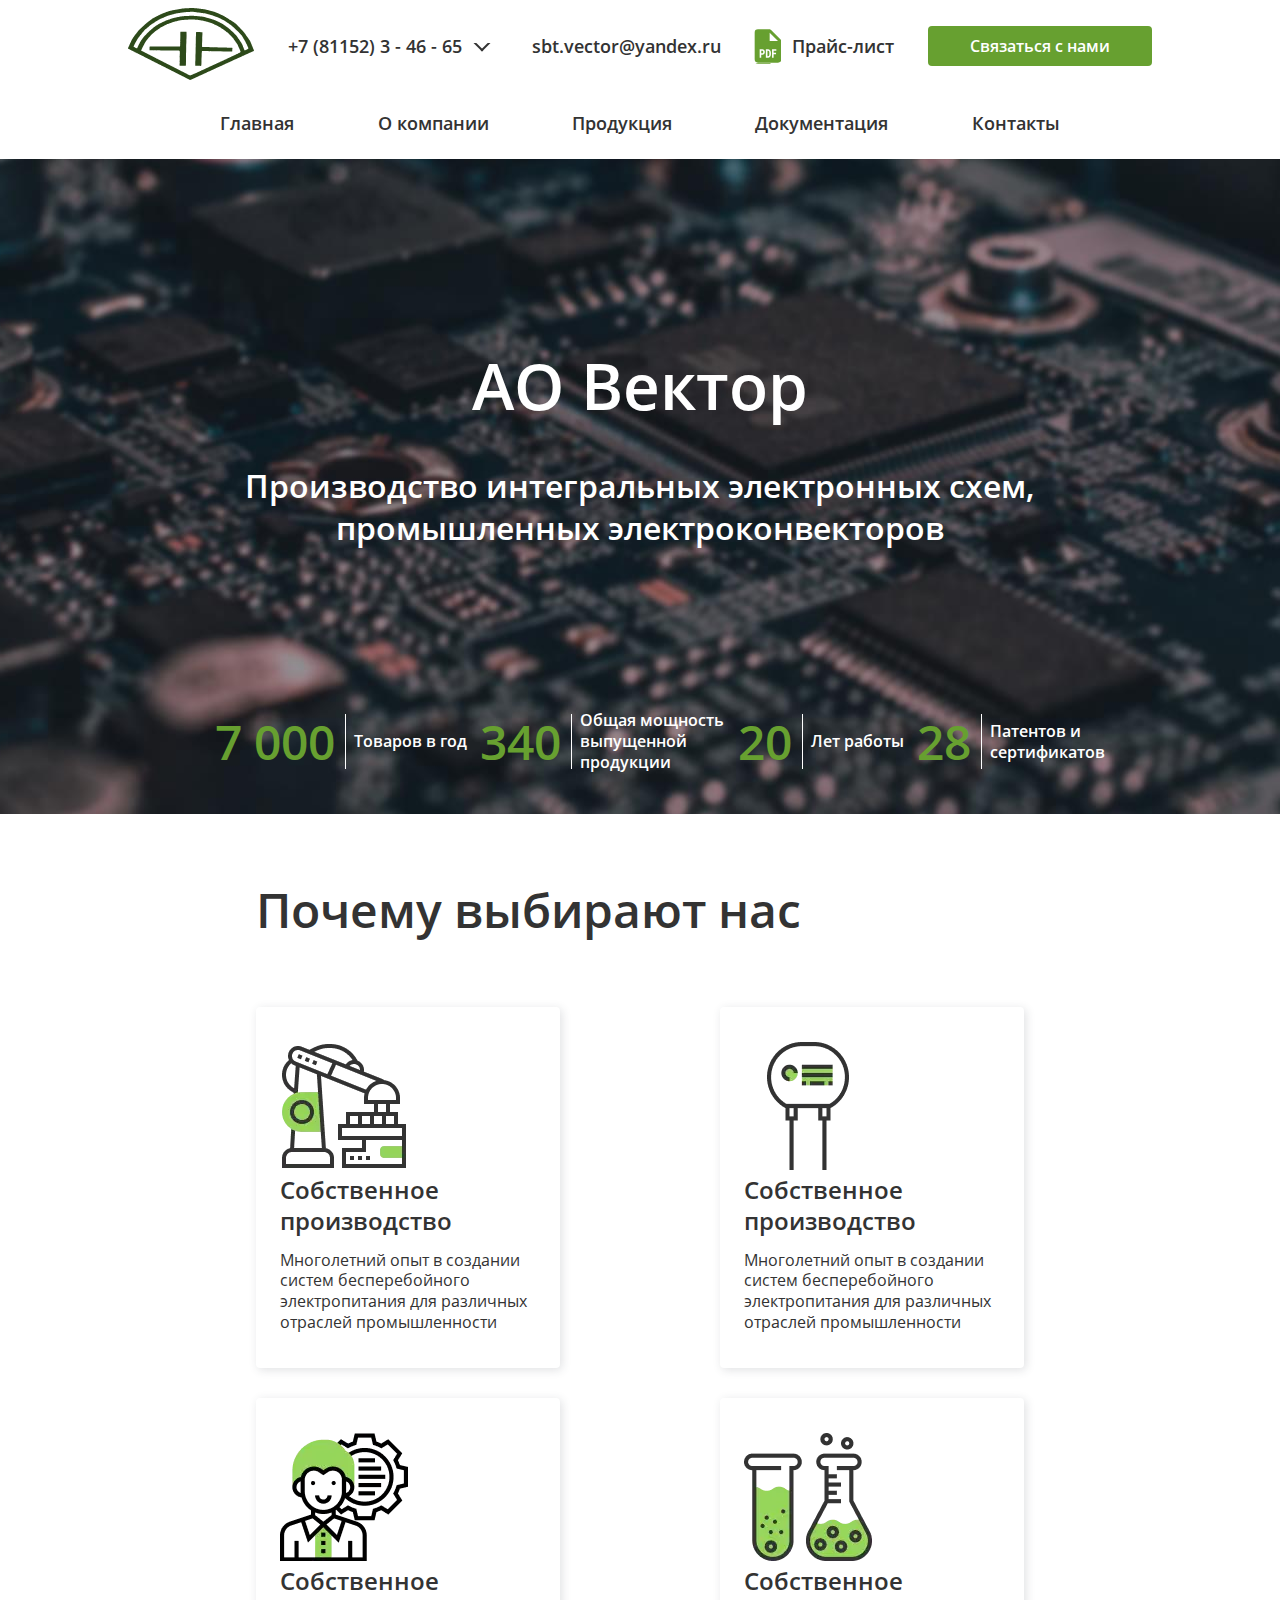
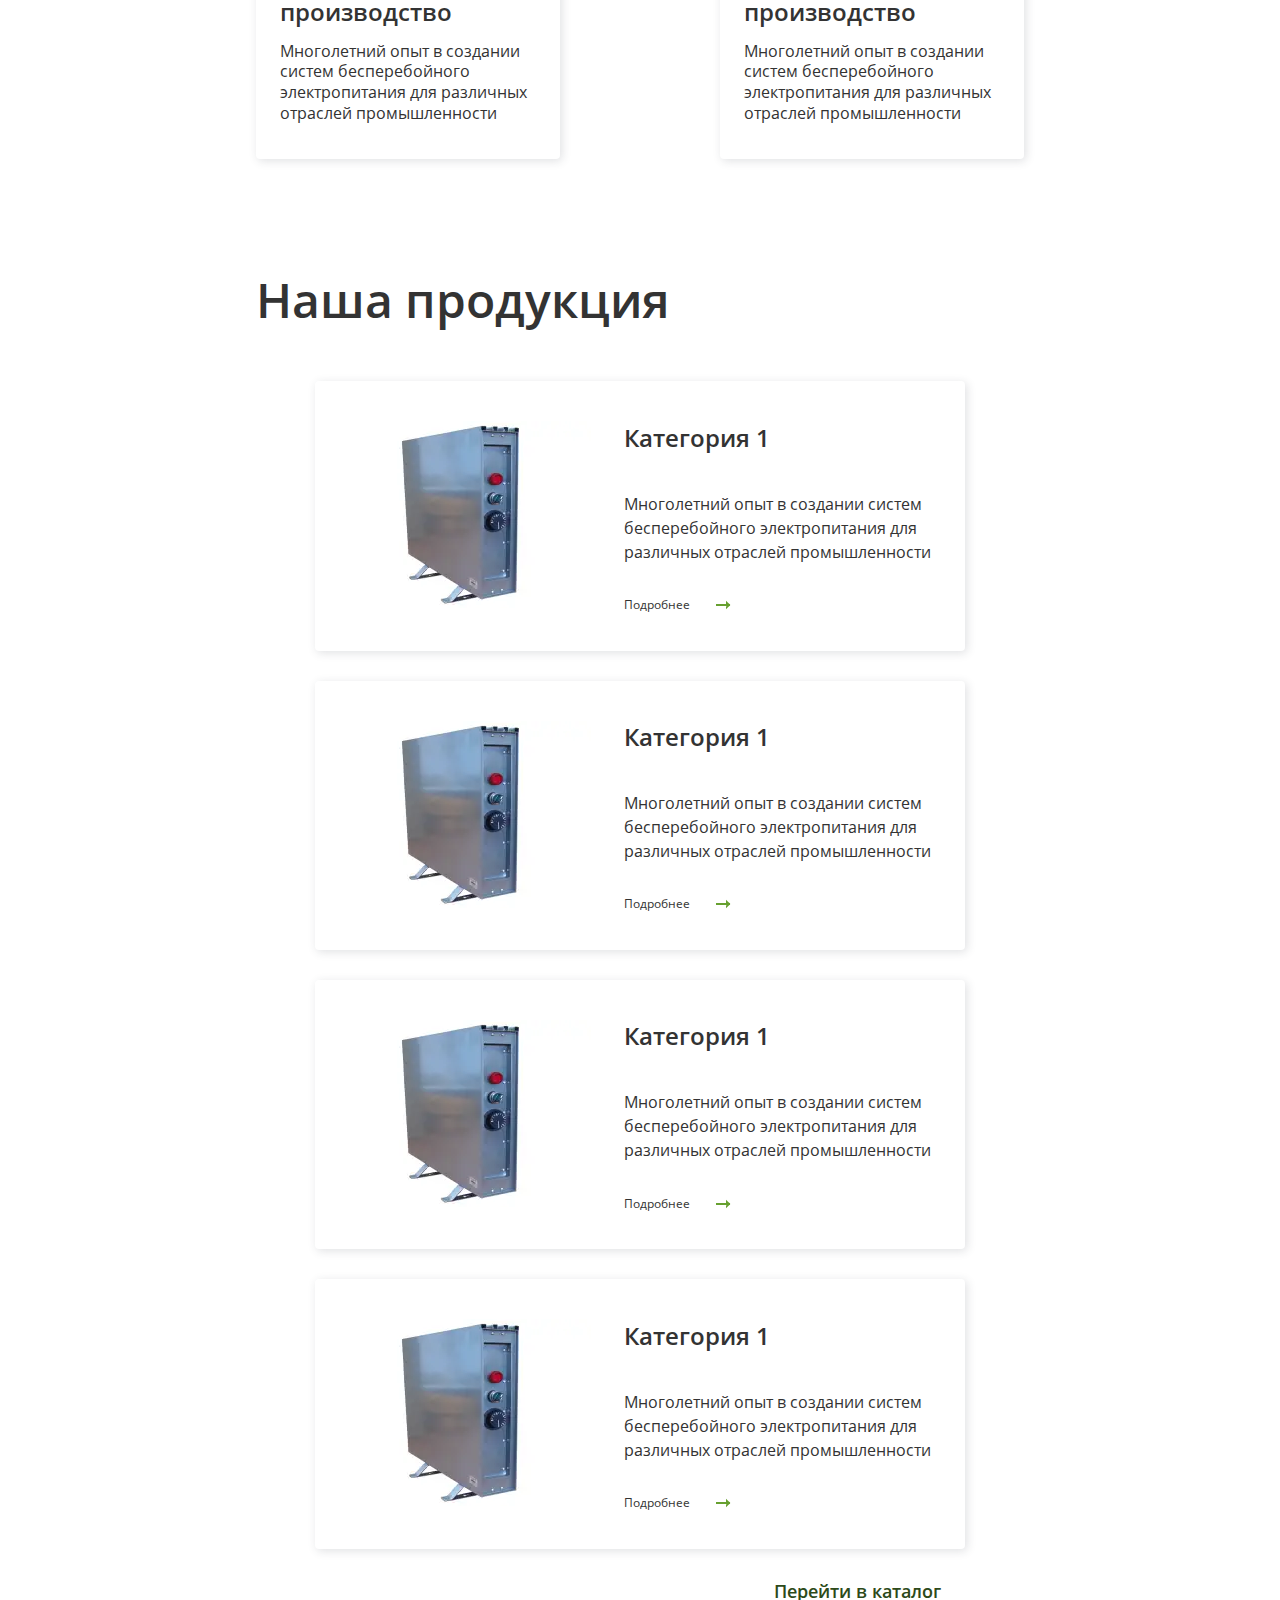
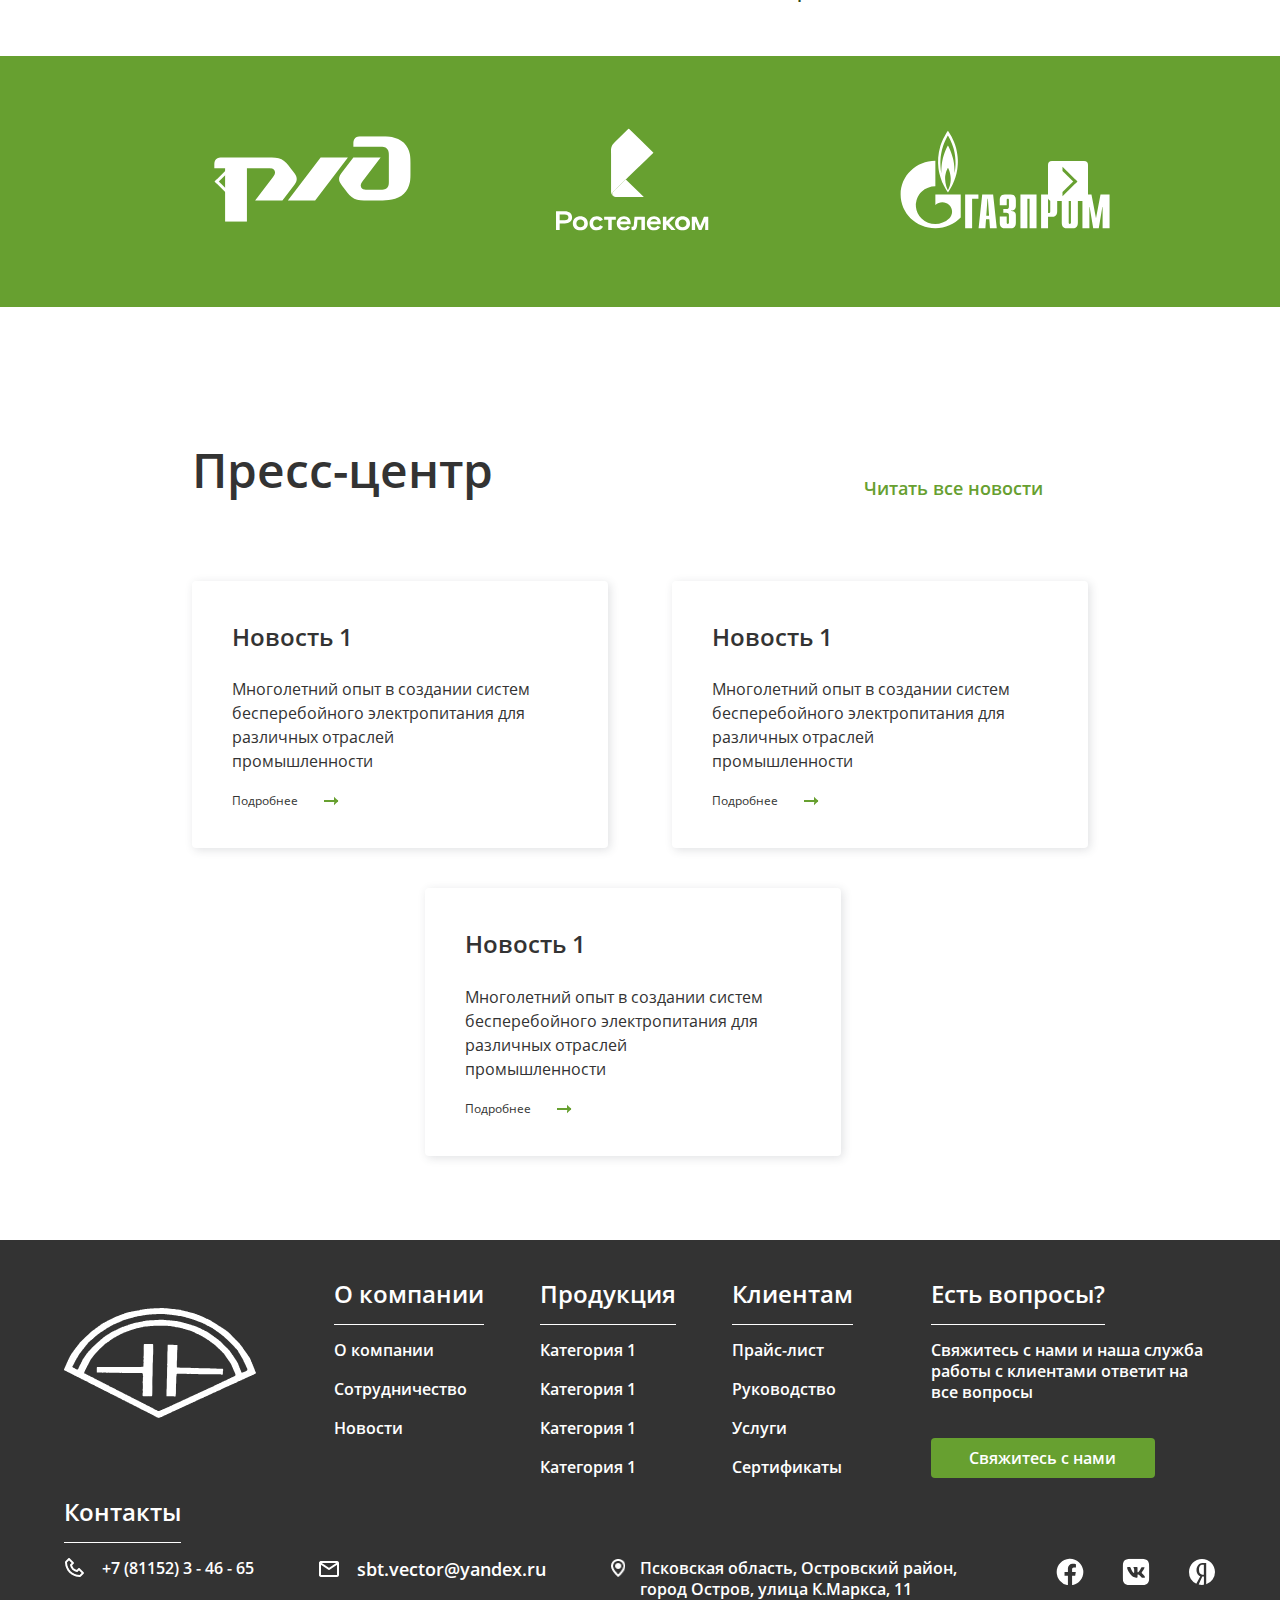
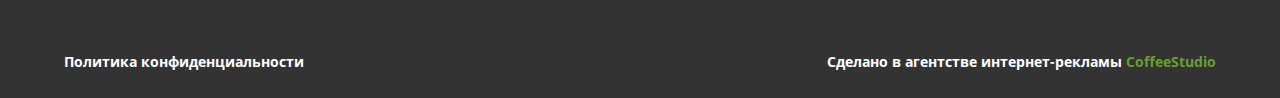
==== commit 1872d7ff: "fixes" ====
--- a/index.html
+++ b/index.html
@@ -78,7 +78,7 @@
 </header>  	<main class="main">-		<section class="title_block" style="background-image: url(../img/title_block_bg.jpg")>+		<section class="title_block" style="background-image: url(img/title_block_bg.jpg" )> 			<h1>АО Вектор</h1> 			<h2>Производство интегральных электронных схем, промышленных электроконвекторов</h2> 			<ul class="title_block__facts">@@ -99,16 +99,20 @@
 		<section class="choose-us"> 			<h3>Почему выбирают нас</h3> 			<div class="choose-us__content">-				<div class="choose-us__item item1" style="background-image: url(../img/choose_us1.png)">-					<h4>Собственное производство</h4><span>Многолетний опыт в создании систем бесперебойного электропитания для различных отраслей промышленности</span>-				</div>-				<div class="choose-us__item item2" style="background-image: url(../img/choose_us2.png)">-					<h4>Собственное производство</h4><span>Многолетний опыт в создании систем бесперебойного электропитания для различных отраслей промышленности</span>-				</div>-				<div class="choose-us__item item3" style="background-image: url(../img/choose_us3.png)">-					<h4>Собственное производство</h4><span>Многолетний опыт в создании систем бесперебойного электропитания для различных отраслей промышленности</span>-				</div>-				<div class="choose-us__item item4" style="background-image: url(../img/choose_us4.png)">+				<div class="choose-us__item item1">+					<picture><source srcset="img/choose_us1.webp" type="image/webp"><img src="img/choose_us1.png" alt="own production"></picture>+					<h4>Собственное производство</h4><span>Многолетний опыт в создании систем бесперебойного электропитания для различных отраслей промышленности</span>+				</div>+				<div class="choose-us__item item2">+					<picture><source srcset="img/choose_us2.webp" type="image/webp"><img src="img/choose_us2.png" alt="own production"></picture>+					<h4>Собственное производство</h4><span>Многолетний опыт в создании систем бесперебойного электропитания для различных отраслей промышленности</span>+				</div>+				<div class="choose-us__item item3">+					<picture><source srcset="img/choose_us3.webp" type="image/webp"><img src="img/choose_us3.png" alt="own production"></picture>+					<h4>Собственное производство</h4><span>Многолетний опыт в создании систем бесперебойного электропитания для различных отраслей промышленности</span>+				</div>+				<div class="choose-us__item item1">+					<picture><source srcset="img/choose_us4.webp" type="image/webp"><img src="img/choose_us4.png" alt="own production"></picture> 					<h4>Собственное производство</h4><span>Многолетний опыт в создании систем бесперебойного электропитания для различных отраслей промышленности</span> 				</div> 			</div>@@ -156,7 +160,7 @@
 				<picture><source srcset="img/customer1.svg" type="image/webp"><img class="customers-slider__railways" src="img/customer1.svg" alt="#" width="197" height="86"></picture> 			</div> 			<div class="customers-slider__item">-				<picture><source srcset="img/customer2.svg" type="image/webp"><img class="customers-slider__rt" src="img/customer2.svg" alt="#" width="153" height="103" ></picture>+				<picture><source srcset="img/customer2.svg" type="image/webp"><img class="customers-slider__rt" src="img/customer2.svg" alt="#" width="153" height="103"></picture> 			</div> 			<div class="customers-slider__item"> 				<picture><source srcset="img/customer3.svg" type="image/webp"><img class="customers-slider__gazprom" src="img/customer3.svg" alt="#" width="214" height="103"></picture>@@ -168,7 +172,7 @@
 				<picture><source srcset="img/customer1.svg" type="image/webp"><img class="customers-slider__railways" src="img/customer1.svg" alt="#" width="197" height="86"></picture> 			</div> 			<div class="customers-slider__item">-				<picture><source srcset="img/customer2.svg" type="image/webp"><img class="customers-slider__rt" src="img/customer2.svg" alt="#" width="153" height="103" ></picture>+				<picture><source srcset="img/customer2.svg" type="image/webp"><img class="customers-slider__rt" src="img/customer2.svg" alt="#" width="153" height="103"></picture> 			</div> 			<div class="customers-slider__item"> 				<picture><source srcset="img/customer3.svg" type="image/webp"><img class="customers-slider__gazprom" src="img/customer3.svg" alt="#" width="214" height="103"></picture>@@ -199,29 +203,29 @@
 			</div> 		</section> 	</main>-	 <footer>-	<div class="footer__nav">+	<footer>+	<div class="footer__links"> 		<a class="footer__logo" href="#"><picture><source srcset="img/logo_footer.svg" type="image/webp"><img src="img/logo_footer.svg" alt="logo"></picture></a> 		<div class="footer__nav-wrap">-			<div class="footer__aboutus">+			<div class="footer__nav"> 				<a class="footer__title" href="#">О компании</a>-				<a class="footer__aboutus-link" href="#">О компании</a>-				<a class="footer__aboutus-link" href="#">Сотрудничество</a>-				<a class="footer__aboutus-link" href="#">Новости</a>-			</div>-			<div class="footer__products">+				<a class="footer__nav-link" href="#">О компании</a>+				<a class="footer__nav-link" href="#">Сотрудничество</a>+				<a class="footer__nav-link" href="#">Новости</a>+			</div>+			<div class="footer__nav"> 				<a class="footer__title" href="#">Продукция</a>-				<a class="footer__products-link" href="#">Категория 1</a>-				<a class="footer__products-link" href="#">Категория 1</a>-				<a class="footer__products-link" href="#">Категория 1</a>-				<a class="footer__products-link" href="#">Категория 1</a>-			</div>-			<div class="footer__toclients">+				<a class="footer__nav-link" href="#">Категория 1</a>+				<a class="footer__nav-link" href="#">Категория 1</a>+				<a class="footer__nav-link" href="#">Категория 1</a>+				<a class="footer__nav-link" href="#">Категория 1</a>+			</div>+			<div class="footer__nav"> 				<a class="footer__title" href="#">Клиентам</a>-				<a class="footer__toclients-link" href="#">Прайс-лист</a>-				<a class="footer__toclients-link" href="#">Руководство</a>-				<a class="footer__toclients-link" href="#">Услуги</a>-				<a class="footer__toclients-link" href="#">Сертификаты</a>+				<a class="footer__nav-link" href="#">Прайс-лист</a>+				<a class="footer__nav-link" href="#">Руководство</a>+				<a class="footer__nav-link" href="#">Услуги</a>+				<a class="footer__nav-link" href="#">Сертификаты</a> 			</div> 		</div> 		<div class="footer__questions">--- a/css/style.min.css
+++ b/css/style.min.css
@@ -1 +1 @@
-/*! normalize.css v8.0.1 | MIT License | github.com/necolas/normalize.css */html{line-height:1.15;-webkit-text-size-adjust:100%;-moz-text-size-adjust:100%;-ms-text-size-adjust:100%;text-size-adjust:100%}body{margin:0}main{display:block}h1{font-size:2em;margin:.67em 0}hr{-webkit-box-sizing:content-box;box-sizing:content-box;height:0;overflow:visible}pre{font-family:monospace;font-size:1em}a{background-color:transparent}abbr[title]{border-bottom:none;text-decoration:underline}b,strong{font-weight:bolder}code,kbd,samp{font-family:monospace;font-size:1em}small{font-size:80%}sub,sup{font-size:75%;line-height:0;position:relative;vertical-align:baseline}sub{bottom:-.25em}sup{top:-.5em}img{border-style:none}button,input,optgroup,select,textarea{font-family:inherit;font-size:100%;line-height:1.15;margin:0}button,input{overflow:visible}button,select{text-transform:none}[type=button],[type=reset],[type=submit],button{-webkit-appearance:button;-moz-appearance:button;appearance:button}[type=button]::-moz-focus-inner,[type=reset]::-moz-focus-inner,[type=submit]::-moz-focus-inner,button::-moz-focus-inner{border-style:none;padding:0}[type=button]:-moz-focusring,[type=reset]:-moz-focusring,[type=submit]:-moz-focusring,button:-moz-focusring{outline:1px dotted ButtonText}fieldset{padding:.35em .75em .625em}legend{-webkit-box-sizing:border-box;box-sizing:border-box;color:inherit;display:table;max-width:100%;padding:0;white-space:normal}progress{vertical-align:baseline}textarea{overflow:auto}[type=checkbox],[type=radio]{-webkit-box-sizing:border-box;box-sizing:border-box;padding:0}[type=number]::-webkit-inner-spin-button,[type=number]::-webkit-outer-spin-button{height:auto}[type=search]{-webkit-appearance:textfield;-moz-appearance:textfield;appearance:textfield;outline-offset:-2px}[type=search]::-webkit-search-decoration{-webkit-appearance:none;appearance:none}::-webkit-file-upload-button{-webkit-appearance:button;appearance:button;font:inherit}details{display:block}summary{display:list-item}template{display:none}[hidden]{display:none}@font-face{font-family:opensans-400;font-display:swap;src:url(../fonts/opensans-400.woff) format("woff"),url(../fonts/opensans-400.woff2) format("woff2");font-weight:400;font-style:normal}@font-face{font-family:opensans-600;font-display:swap;src:url(../fonts/opensans-600.woff) format("woff"),url(../fonts/opensans-600.woff2) format("woff2");font-weight:600;font-style:normal}@font-face{font-family:opensans-700;font-display:swap;src:url(../fonts/opensans-700.woff) format("woff"),url(../fonts/opensans-700.woff2) format("woff2");font-weight:700;font-style:normal}body{max-width:1920px;margin:0 auto}.header{padding:8px 15% 8px 15.83%;-webkit-box-sizing:border-box;box-sizing:border-box;background-color:#fff}.header__menu{display:none}.header__row{display:-webkit-box;display:-ms-flexbox;display:flex;-webkit-box-pack:justify;-ms-flex-pack:justify;justify-content:space-between;-webkit-box-align:center;-ms-flex-align:center;align-items:center;font-size:18px}.header__row-tel-wrap{width:210px;height:70px;background-color:#fff;position:relative}.header__row-tel-visible{width:200px;height:50px;padding:0;display:-webkit-box;display:-ms-flexbox;display:flex;-webkit-box-pack:justify;-ms-flex-pack:justify;justify-content:space-between;-webkit-box-align:end;-ms-flex-align:end;align-items:flex-end;position:absolute;background-color:#fff;top:-12px;z-index:2}.header__row-tel{font-family:opensans-600,Arial,sans-serif;font-style:normal;font-weight:600;line-height:26px;text-decoration:none;line-height:.3;color:#333}.header__row-tel-arrow{display:block;width:8px;height:8px;border:2px solid #333;border-color:transparent transparent #333 #333;-webkit-transform:rotate(-45deg);-ms-transform:rotate(-45deg);transform:rotate(-45deg);margin-top:1%}.header__row-tel-hidden{width:223px;background-color:#fff;padding:50px 16px 5px 15px;-webkit-box-sizing:border-box;box-sizing:border-box}.header__row-tel-hidden a{display:-webkit-box;display:-ms-flexbox;display:flex;-webkit-box-orient:vertical;-webkit-box-direction:normal;-ms-flex-direction:column;flex-direction:column;-webkit-box-pack:justify;-ms-flex-pack:justify;justify-content:space-between;-webkit-box-align:start;-ms-flex-align:start;align-items:flex-start;height:55px;padding:5px 8px;border-bottom:1px solid #e3e3e3;font-family:opensans-600,Arial,sans-serif;font-style:normal;font-weight:600;line-height:26px;text-decoration:none;color:#333}.header__row-tel-hidden a:nth-of-type(4){border-color:transparent}.header__row-tel-hidden a span{font-size:12px}.header__row-mail{font-family:opensans-600,Arial,sans-serif;font-style:normal;font-weight:600;line-height:26px;text-decoration:none;color:#333}.header__row-price{font-family:opensans-600,Arial,sans-serif;font-style:normal;font-weight:600;line-height:26px;text-decoration:none;color:#333;display:-webkit-box;display:-ms-flexbox;display:flex;width:140px;-webkit-box-pack:justify;-ms-flex-pack:justify;justify-content:space-between;-webkit-box-align:center;-ms-flex-align:center;align-items:center}.header__row-price::before{content:"";display:block;width:27px;height:35px;background-image:url(../img/file_pdf.svg)}.header__row-btn{width:224px;height:40px;background:#67a030;border-radius:4px;border:none;font-family:opensans-600,Arial,sans-serif;font-style:normal;font-weight:600;line-height:26px;text-decoration:none;color:#fff;font-size:16px}.header__nav{margin:0 auto;padding:25px 0 15px;width:82%;display:-webkit-box;display:-ms-flexbox;display:flex;-webkit-box-pack:justify;-ms-flex-pack:justify;justify-content:space-between}.header__nav-item{list-style-type:none;font-size:18px}.header__nav-aboutus,.header__nav-contacts,.header__nav-documents,.header__nav-home,.header__nav-products{font-family:opensans-600,Arial,sans-serif;font-style:normal;font-weight:600;line-height:26px;text-decoration:none;color:#333}main{max-width:100%}.title_block{max-width:100%;padding:11.5% 13.7% 2%;background-repeat:no-repeat;background-position:center;background-size:auto;color:#fff;font-family:opensans-600,Arial,sans-serif;font-weight:600}.title_block h1{font-size:64px;text-align:center}.title_block h2{text-align:center;font-size:32px;line-height:130%;margin-bottom:162px}.title_block__facts{display:-webkit-box;display:-ms-flexbox;display:flex;-webkit-box-pack:justify;-ms-flex-pack:justify;justify-content:space-between}.title_block__facts-item{font-family:opensans-600,Arial,sans-serif;font-style:normal;font-weight:600;line-height:16px;line-height:130%;text-decoration:none;color:#333;color:#fff;list-style-type:none;display:-webkit-box;display:-ms-flexbox;display:flex;-webkit-box-align:center;-ms-flex-align:center;align-items:center}.title_block__value{padding-right:10px;margin-right:8px;font-family:opensans-600,Arial,sans-serif;font-weight:700;line-height:115%;font-size:48px;border-right:1px solid #fff;color:#67a030}.choose-us{padding:65px 15% 65px 15.83%;-webkit-box-sizing:border-box;box-sizing:border-box}.choose-us h3{font-family:opensans-600,Arial,sans-serif;font-style:normal;font-weight:700;font-size:48px;line-height:62px;line-height:130%;color:#333;margin:0 0 65px}.choose-us__content{display:-webkit-box;display:-ms-flexbox;display:flex;-webkit-box-pack:justify;-ms-flex-pack:justify;justify-content:space-between}.choose-us__item{width:304px;height:360px;border-radius:4px;-webkit-box-shadow:2px 2px 10px 0 rgba(50,54,70,.15);box-shadow:2px 2px 10px 0 rgba(50,54,70,.15);padding:32px 24px;-webkit-box-sizing:border-box;box-sizing:border-box;display:-webkit-box;display:-ms-flexbox;display:flex;-webkit-box-orient:vertical;-webkit-box-direction:normal;-ms-flex-direction:column;flex-direction:column;-webkit-box-pack:end;-ms-flex-pack:end;justify-content:flex-end;background-position:0 0;background-size:contain;background-position:26px 26px;background-size:128px auto;background-repeat:no-repeat}.choose-us__item h4{margin:0 0 13px 0;font-family:opensans-600,Arial,sans-serif;font-style:normal;font-weight:600;font-size:24px;line-height:31px;line-height:130%;color:#333}.choose-us__item span{font-family:opensans-400,Arial,sans-serif;font-style:normal;font-weight:400;line-height:16px;line-height:130%;text-decoration:none;color:#333;font-size:16px}.products{padding:15px 15% 50px 15.83%}.products h3{font-family:opensans-600,Arial,sans-serif;font-style:normal;font-weight:700;font-size:48px;line-height:62px;line-height:130%;color:#333;margin:0}.products__catalog{font-family:opensans-600,Arial,sans-serif;font-style:normal;font-weight:600;line-height:26px;text-decoration:none;font-size:18px;color:#2d4a1a;display:block;margin:-45px 0 80px 85%}.products__content{display:-webkit-box;display:-ms-flexbox;display:flex;-ms-flex-wrap:wrap;flex-wrap:wrap;-webkit-box-pack:justify;-ms-flex-pack:justify;justify-content:space-between}.products__content-category{width:640px;height:261px;padding:25px 33px 38px 24px;-webkit-box-sizing:border-box;box-sizing:border-box;display:-webkit-box;display:-ms-flexbox;display:flex;-webkit-box-pack:justify;-ms-flex-pack:justify;justify-content:space-between;border-radius:4px;-webkit-box-shadow:2px 2px 10px 0 rgba(50,54,70,.15);box-shadow:2px 2px 10px 0 rgba(50,54,70,.15);text-decoration:none;margin:0 0 30px}.products__content-category-img{margin-top:15px}.products__content-category-text{display:-webkit-box;display:-ms-flexbox;display:flex;-webkit-box-orient:vertical;-webkit-box-direction:normal;-ms-flex-direction:column;flex-direction:column;-webkit-box-pack:justify;-ms-flex-pack:justify;justify-content:space-between;width:52%}.products__content-category-text h4{font-family:opensans-600,Arial,sans-serif;font-style:normal;font-weight:600;font-size:24px;line-height:31px;line-height:130%;color:#333;margin:0;display:-webkit-box;display:-ms-flexbox;display:flex;width:300px;min-height:62px;-webkit-box-align:center;-ms-flex-align:center;align-items:center}.products__content-category-text p{font-family:opensans-400,Arial,sans-serif;font-style:normal;font-weight:400;line-height:16px;line-height:130%;text-decoration:none;color:#333;line-height:150%;margin:10px 0 20px}.products__content-category-text span{font-family:opensans-400,Arial,sans-serif;font-style:normal;font-weight:400;line-height:16px;line-height:130%;text-decoration:none;color:#333;font-size:12px;position:relative;display:block;width:106px}.products__content-category-text span::after{content:"";display:block;position:absolute;right:1px;top:5px;width:2px;height:2px;border:2px solid #67a030;border-color:transparent transparent #67a030 #67a030;-webkit-transform:rotate(-135deg);-ms-transform:rotate(-135deg);transform:rotate(-135deg)}.products__content-category-text span::before{content:"";display:block;position:absolute;width:14px;height:2px;background-color:#67a030;right:0;top:7px}.customers-slider{margin-top:27px;background-color:#67a030;padding:72px 17.7%;position:relative}.customers-slider .slick-list{overflow:hidden}.customers-slider .slick-track{display:-webkit-box;display:-ms-flexbox;display:flex;-webkit-box-align:center;-ms-flex-align:center;align-items:center}.customers-slider .slick-arrow{display:block;width:40px;height:40px;border-radius:4px;border:none;background-color:#fff;position:absolute;z-index:1;font-size:0}.customers-slider .slick-arrow::before{content:"";display:block;width:15px;height:15px;background-color:transparent;border:3px solid #67a030;border-color:transparent transparent #67a030 #67a030;position:absolute}.customers-slider .slick-arrow:focus{outline:0}.customers-slider .slick-prev{top:42%;left:16%}.customers-slider .slick-prev::before{-webkit-transform:rotate(45deg);-ms-transform:rotate(45deg);transform:rotate(45deg);top:25%;left:35%}.customers-slider .slick-next{top:42%;right:15%}.customers-slider .slick-next::before{-webkit-transform:rotate(-135deg);-ms-transform:rotate(-135deg);transform:rotate(-135deg);top:25%;left:10%}.customers-slider .slick-disabled{background-color:transparent}.customers-slider .slick-disabled::before{border-color:transparent transparent #fff #fff}.customers-slider__item{padding-left:25%;-webkit-box-sizing:border-box;box-sizing:border-box}.news{padding:34px 15% 110px 15.83%;-webkit-box-sizing:border-box;box-sizing:border-box}.news h3{font-family:opensans-600,Arial,sans-serif;font-style:normal;font-weight:700;font-size:48px;line-height:62px;line-height:130%;color:#333}.news__link{font-family:opensans-600,Arial,sans-serif;font-style:normal;font-weight:600;line-height:26px;text-decoration:none;font-size:18px;color:#67a030;display:block;width:186px;margin:-95px 0 80px 86%}.news__wrap{display:-webkit-box;display:-ms-flexbox;display:flex;-webkit-box-pack:justify;-ms-flex-pack:justify;justify-content:space-between}.news__item{width:416px;height:263px;border-radius:4px;-webkit-box-shadow:2px 2px 10px 0 rgba(50,54,70,.15);box-shadow:2px 2px 10px 0 rgba(50,54,70,.15);padding:40px 72px 40px 40px;-webkit-box-sizing:border-box;box-sizing:border-box;display:-webkit-box;display:-ms-flexbox;display:flex;-webkit-box-orient:vertical;-webkit-box-direction:normal;-ms-flex-direction:column;flex-direction:column;-webkit-box-pack:justify;-ms-flex-pack:justify;justify-content:space-between}.news__item h4{font-family:opensans-600,Arial,sans-serif;font-style:normal;font-weight:600;font-size:24px;line-height:31px;line-height:130%;color:#333;margin:0}.news__item p{font-family:opensans-400,Arial,sans-serif;font-style:normal;font-weight:400;line-height:16px;line-height:130%;text-decoration:none;color:#333;line-height:150%;margin:25px 0 20px}.news__item span{font-family:opensans-400,Arial,sans-serif;font-style:normal;font-weight:400;line-height:16px;line-height:130%;text-decoration:none;color:#333;font-size:12px;position:relative;display:block;width:106px}.news__item span::after{content:"";display:block;position:absolute;right:1px;top:5px;width:2px;height:2px;border:2px solid #67a030;border-color:transparent transparent #67a030 #67a030;-webkit-transform:rotate(-135deg);-ms-transform:rotate(-135deg);transform:rotate(-135deg)}.news__item span::before{content:"";display:block;position:absolute;width:14px;height:2px;background-color:#67a030;right:0;top:7px}footer{max-width:100%;padding:38px 15% 28px 15.83%;-webkit-box-sizing:border-box;box-sizing:border-box;background-color:#333}.footer__nav{display:-webkit-box;display:-ms-flexbox;display:flex;-webkit-box-pack:justify;-ms-flex-pack:justify;justify-content:space-between;-webkit-box-align:start;-ms-flex-align:start;align-items:flex-start}.footer__title{display:inline-block;margin:0 0 15px;padding:0 0 15px 0;-webkit-box-sizing:border-box;box-sizing:border-box;font-family:opensans-600,Arial,sans-serif;font-style:normal;font-weight:600;font-size:24px;line-height:31px;line-height:130%;color:#333;color:#fff;border-bottom:1px solid #fff;text-decoration:none}.footer__logo{margin:30px 0 0 0}.footer__nav-wrap{display:-webkit-box;display:-ms-flexbox;display:flex;-webkit-box-pack:justify;-ms-flex-pack:justify;justify-content:space-between;width:45%}.footer__aboutus{display:-webkit-box;display:-ms-flexbox;display:flex;-webkit-box-orient:vertical;-webkit-box-direction:normal;-ms-flex-direction:column;flex-direction:column;-webkit-box-pack:start;-ms-flex-pack:start;justify-content:flex-start;-webkit-box-align:start;-ms-flex-align:start;align-items:flex-start}.footer__aboutus-link{font-family:opensans-600,Arial,sans-serif;font-style:normal;font-weight:600;line-height:16px;line-height:130%;text-decoration:none;color:#333;color:#fff;margin:0 0 18px}.footer__products{display:-webkit-box;display:-ms-flexbox;display:flex;-webkit-box-orient:vertical;-webkit-box-direction:normal;-ms-flex-direction:column;flex-direction:column;-webkit-box-pack:start;-ms-flex-pack:start;justify-content:flex-start;-webkit-box-align:start;-ms-flex-align:start;align-items:flex-start}.footer__products-link{font-family:opensans-600,Arial,sans-serif;font-style:normal;font-weight:600;line-height:16px;line-height:130%;text-decoration:none;color:#333;color:#fff;margin:0 0 18px}.footer__toclients{display:-webkit-box;display:-ms-flexbox;display:flex;-webkit-box-orient:vertical;-webkit-box-direction:normal;-ms-flex-direction:column;flex-direction:column;-webkit-box-pack:start;-ms-flex-pack:start;justify-content:flex-start;-webkit-box-align:start;-ms-flex-align:start;align-items:flex-start}.footer__toclients-link{font-family:opensans-600,Arial,sans-serif;font-style:normal;font-weight:600;line-height:16px;line-height:130%;text-decoration:none;color:#333;color:#fff;margin:0 0 18px}.footer__questions{display:-webkit-box;display:-ms-flexbox;display:flex;-webkit-box-orient:vertical;-webkit-box-direction:normal;-ms-flex-direction:column;flex-direction:column;-webkit-box-pack:start;-ms-flex-pack:start;justify-content:flex-start;-webkit-box-align:start;-ms-flex-align:start;align-items:flex-start}.footer__questions span{display:block;width:285px;font-family:opensans-600,Arial,sans-serif;font-style:normal;font-weight:600;line-height:16px;line-height:130%;text-decoration:none;color:#333;color:#fff;margin:0 0 35px}.footer__questions button{width:224px;height:40px;background:#67a030;border-radius:4px;border:none;font-family:opensans-600,Arial,sans-serif;font-style:normal;font-weight:600;line-height:26px;text-decoration:none;color:#fff;font-size:16px}.footer__contact h4{display:inline-block;margin:0 0 22px;padding:0 20px 15px 0;-webkit-box-sizing:border-box;box-sizing:border-box;font-family:opensans-600,Arial,sans-serif;font-style:normal;font-weight:600;font-size:24px;line-height:31px;line-height:130%;color:#333;color:#fff;border-bottom:1px solid #fff}.footer__contact-wrap{display:-webkit-box;display:-ms-flexbox;display:flex;-webkit-box-pack:justify;-ms-flex-pack:justify;justify-content:space-between}.footer__tel{font-family:opensans-600,Arial,sans-serif;font-style:normal;font-weight:600;line-height:16px;line-height:130%;text-decoration:none;color:#333;color:#fff;display:-webkit-box;display:-ms-flexbox;display:flex;-webkit-box-align:start;-ms-flex-align:start;align-items:flex-start}.footer__tel::before{content:"";display:block;width:23px;height:20px;background-image:url(../img/footer_sprite.png);margin-right:15px;background-position:75px -10px}.footer__mail{font-family:opensans-600,Arial,sans-serif;font-style:normal;font-weight:600;line-height:16px;line-height:130%;text-decoration:none;color:#333;color:#fff;display:-webkit-box;display:-ms-flexbox;display:flex;-webkit-box-align:start;-ms-flex-align:start;align-items:flex-start;font-size:18px}.footer__mail::before{content:"";display:block;width:23px;height:20px;background-image:url(../img/footer_sprite.png);margin-right:15px;background-position:-10px -7px}.footer__address{font-family:opensans-600,Arial,sans-serif;font-style:normal;font-weight:600;line-height:16px;line-height:130%;text-decoration:none;color:#333;color:#fff;display:-webkit-box;display:-ms-flexbox;display:flex;-webkit-box-align:start;-ms-flex-align:start;align-items:flex-start;width:380px}.footer__address::before{content:"";display:block;width:23px;height:20px;background-image:url(../img/footer_sprite.png);margin-right:15px;background-position:29px -12px}.footer__socials{display:-webkit-box;display:-ms-flexbox;display:flex;-webkit-box-pack:justify;-ms-flex-pack:justify;justify-content:space-between;width:160px}.footer__socials-fb{display:block;width:28px;height:27px;background-image:url(../img/socials_footer.svg);background-position:-2px -2px}.footer__socials-vk{display:block;width:28px;height:27px;background-image:url(../img/socials_footer.svg);background-position:94px -2px}.footer__socials-yandex{display:block;width:28px;height:27px;background-image:url(../img/socials_footer.svg);background-position:30px -2px}.footer__tiny{display:-webkit-box;display:-ms-flexbox;display:flex;-webkit-box-pack:justify;-ms-flex-pack:justify;justify-content:space-between;margin-top:55px}.footer__tiny-link{font-family:opensans-700,Arial,sans-serif;font-size:14px;color:#fff;text-decoration:none}.footer__tiny-link span{color:#67a030}.catalog{padding:20px 15.83% 104px}.catalog h3{font-family:opensans-600,Arial,sans-serif;font-style:normal;font-weight:700;font-size:48px;line-height:62px;line-height:130%;color:#333}.catalog-content{display:-webkit-box;display:-ms-flexbox;display:flex;-webkit-box-pack:justify;-ms-flex-pack:justify;justify-content:space-between;-ms-flex-wrap:wrap;flex-wrap:wrap}.catalog__content-category{width:640px;height:261px;padding:25px 33px 38px 24px;-webkit-box-sizing:border-box;box-sizing:border-box;display:-webkit-box;display:-ms-flexbox;display:flex;-webkit-box-pack:justify;-ms-flex-pack:justify;justify-content:space-between;border-radius:4px;-webkit-box-shadow:2px 2px 10px 0 rgba(50,54,70,.15);box-shadow:2px 2px 10px 0 rgba(50,54,70,.15);text-decoration:none;margin:0 0 30px;width:49%}.catalog__content-category-img{margin-top:15px}.catalog__content-category-text{display:-webkit-box;display:-ms-flexbox;display:flex;-webkit-box-orient:vertical;-webkit-box-direction:normal;-ms-flex-direction:column;flex-direction:column;-webkit-box-pack:justify;-ms-flex-pack:justify;justify-content:space-between;width:52%}.catalog__content-category-text h4{font-family:opensans-600,Arial,sans-serif;font-style:normal;font-weight:600;font-size:24px;line-height:31px;line-height:130%;color:#333;margin:0;display:-webkit-box;display:-ms-flexbox;display:flex;width:300px;min-height:62px;-webkit-box-align:center;-ms-flex-align:center;align-items:center}.catalog__content-category-text p{font-family:opensans-400,Arial,sans-serif;font-style:normal;font-weight:400;line-height:16px;line-height:130%;text-decoration:none;color:#333;line-height:150%;margin:10px 0 20px}.catalog__content-category-text span{font-family:opensans-400,Arial,sans-serif;font-style:normal;font-weight:400;line-height:16px;line-height:130%;text-decoration:none;color:#333;font-size:12px;position:relative;display:block;width:106px}.catalog__content-category-text span::after{content:"";display:block;position:absolute;right:1px;top:5px;width:2px;height:2px;border:2px solid #67a030;border-color:transparent transparent #67a030 #67a030;-webkit-transform:rotate(-135deg);-ms-transform:rotate(-135deg);transform:rotate(-135deg)}.catalog__content-category-text span::before{content:"";display:block;position:absolute;width:14px;height:2px;background-color:#67a030;right:0;top:7px}.catalog__content-category-text h4{display:-webkit-box;display:-ms-flexbox;display:flex;width:300px;min-height:62px;-webkit-box-align:center;-ms-flex-align:center;align-items:center}.category1{padding:50px 15% 100px 15.83%;position:relative}.category1 h3{font-family:opensans-600,Arial,sans-serif;font-style:normal;font-weight:700;font-size:48px;line-height:62px;line-height:130%;color:#333}.category1__wrap{display:-webkit-box;display:-ms-flexbox;display:flex;-webkit-box-pack:justify;-ms-flex-pack:justify;justify-content:space-between}.category1__content{padding:0 0 0 370px;max-width:40%;font-family:opensans-600,Arial,sans-serif;font-style:normal;font-weight:600;line-height:16px;line-height:130%;text-decoration:none;color:#333;line-height:24px;display:-webkit-box;display:-ms-flexbox;display:flex;-webkit-box-orient:vertical;-webkit-box-direction:normal;-ms-flex-direction:column;flex-direction:column}.category1__content-benefits{margin-top:10px;padding:20px 30px 0 0;display:-webkit-box;display:-ms-flexbox;display:flex;-webkit-box-pack:justify;-ms-flex-pack:justify;justify-content:space-between;border-top:1px solid #e3e3e3}.category1__content-benefits-item{width:70px;height:110px;background-repeat:no-repeat;background-size:410%;display:-webkit-box;display:-ms-flexbox;display:flex;-webkit-box-orient:vertical;-webkit-box-direction:normal;-ms-flex-direction:column;flex-direction:column;-webkit-box-pack:end;-ms-flex-pack:end;justify-content:flex-end;-webkit-box-align:start;-ms-flex-align:start;align-items:flex-start}.category1__slider{width:300px;margin-right:15px;position:relative}.category1__slider .slick-list{overflow:hidden}.category1__slider .slick-track{display:-webkit-box;display:-ms-flexbox;display:flex;-webkit-box-align:center;-ms-flex-align:center;align-items:center}.category1__slider .slick-dots{display:-webkit-box;display:-ms-flexbox;display:flex;-webkit-box-pack:justify;-ms-flex-pack:justify;justify-content:space-between;width:120px;padding:0;margin:0 auto}.category1__slider .slick-dots li{list-style-type:none}.category1__slider .slick-dots button{width:8px;height:8px;border:none;outline:0;border-radius:50%;font-size:0;padding:0;background-color:#e3e3e3}.category1__slider .slick-dots .slick-active button{background-color:#2d4a1a}.category1__slider .slick-arrow{padding:0;width:15px;height:15px;font-size:0;background-color:transparent;border:3px solid #333;border-color:transparent transparent #333 #333;position:absolute}.category1__slider .slick-arrow:focus{outline:0}.category1__slider .slick-prev{-webkit-transform:rotate(45deg);-ms-transform:rotate(45deg);transform:rotate(45deg);z-index:10;top:40%;left:-3%}.category1__slider .slick-next{-webkit-transform:rotate(-135deg);-ms-transform:rotate(-135deg);transform:rotate(-135deg);z-index:10;top:40%;right:-4%}.category1__slider-item img{margin-left:-40px}.category1__product-wrap{display:-webkit-box;display:-ms-flexbox;display:flex;-webkit-box-orient:vertical;-webkit-box-direction:normal;-ms-flex-direction:column;flex-direction:column;-webkit-box-pack:start;-ms-flex-pack:start;justify-content:flex-start;-webkit-box-align:end;-ms-flex-align:end;align-items:flex-end;margin:60px 0}.category1__product{display:-webkit-box;display:-ms-flexbox;display:flex;-webkit-box-pack:justify;-ms-flex-pack:justify;justify-content:space-between;-webkit-box-align:center;-ms-flex-align:center;align-items:center;border-radius:4px;-webkit-box-shadow:2px 2px 10px 0 rgba(50,54,70,.15);box-shadow:2px 2px 10px 0 rgba(50,54,70,.15);width:72%;margin:0 0 30px;height:223px;-webkit-box-sizing:border-box;box-sizing:border-box}.category1__product-specification{width:50%;padding-right:20px}.category1__product-specification h4{font-family:opensans-600,Arial,sans-serif;font-style:normal;font-weight:600;font-size:24px;line-height:31px;line-height:130%;color:#333;margin:0 0 15px}.category1__product-specification-item{display:-webkit-box;display:-ms-flexbox;display:flex;-webkit-box-pack:justify;-ms-flex-pack:justify;justify-content:space-between;-webkit-box-align:end;-ms-flex-align:end;align-items:flex-end;font-family:opensans-400,Arial,sans-serif;font-style:normal;font-weight:400;line-height:16px;line-height:130%;text-decoration:none;color:#333;font-size:12px;height:24px;position:relative}.category1__product-specification-item span{padding:0 10px;background-color:#fff;z-index:2}.category1__product-specification-item::after{content:"";position:absolute;display:block;width:90%;border-bottom:1px dashed #e3e3e3;z-index:1;bottom:2px}.category1__product-price{padding:5px 24px;height:70%;display:-webkit-box;display:-ms-flexbox;display:flex;-webkit-box-orient:vertical;-webkit-box-direction:normal;-ms-flex-direction:column;flex-direction:column;-webkit-box-pack:justify;-ms-flex-pack:justify;justify-content:space-between;border-left:2px solid #e3e3e3}.category1__product-price span:nth-of-type(1){font-family:opensans-400,Arial,sans-serif;font-style:normal;font-weight:400;line-height:16px;line-height:130%;text-decoration:none;color:#333;font-size:12px}.category1__product-price span:nth-of-type(2){font-family:opensans-400,Arial,sans-serif;font-style:normal;font-weight:400;line-height:16px;line-height:130%;text-decoration:none;color:#333}.category1__product-price-btn{width:224px;height:40px;background:#67a030;border-radius:4px;border:none;font-family:opensans-600,Arial,sans-serif;font-style:normal;font-weight:600;line-height:26px;text-decoration:none;color:#fff;font-size:16px;width:197px}.category2{padding:50px 15% 100px 15.83%;position:relative}.category2 h3{font-family:opensans-600,Arial,sans-serif;font-style:normal;font-weight:700;font-size:48px;line-height:62px;line-height:130%;color:#333}.category2__wrap{display:-webkit-box;display:-ms-flexbox;display:flex;-webkit-box-pack:justify;-ms-flex-pack:justify;justify-content:space-between}.category2__content{padding:0 0 0 370px;max-width:40%;font-family:opensans-600,Arial,sans-serif;font-style:normal;font-weight:600;line-height:16px;line-height:130%;text-decoration:none;color:#333;line-height:24px;display:-webkit-box;display:-ms-flexbox;display:flex;-webkit-box-orient:vertical;-webkit-box-direction:normal;-ms-flex-direction:column;flex-direction:column}.category2__content-benefits{margin-top:10px;padding:20px 30px 0 0;display:-webkit-box;display:-ms-flexbox;display:flex;-webkit-box-pack:justify;-ms-flex-pack:justify;justify-content:space-between;border-top:1px solid #e3e3e3}.category2__content-benefits-item{width:70px;height:110px;background-repeat:no-repeat;background-size:410%;display:-webkit-box;display:-ms-flexbox;display:flex;-webkit-box-orient:vertical;-webkit-box-direction:normal;-ms-flex-direction:column;flex-direction:column;-webkit-box-pack:end;-ms-flex-pack:end;justify-content:flex-end;-webkit-box-align:start;-ms-flex-align:start;align-items:flex-start}.category2__slider{width:300px;margin-right:15px;position:relative}.category2__slider .slick-list{overflow:hidden}.category2__slider .slick-track{display:-webkit-box;display:-ms-flexbox;display:flex;-webkit-box-align:center;-ms-flex-align:center;align-items:center}.category2__slider .slick-dots{display:-webkit-box;display:-ms-flexbox;display:flex;-webkit-box-pack:justify;-ms-flex-pack:justify;justify-content:space-between;width:120px;padding:0;margin:0 auto}.category2__slider .slick-dots li{list-style-type:none}.category2__slider .slick-dots button{width:8px;height:8px;border:none;outline:0;border-radius:50%;font-size:0;padding:0;background-color:#e3e3e3}.category2__slider .slick-dots .slick-active button{background-color:#2d4a1a}.category2__slider .slick-arrow{padding:0;width:15px;height:15px;font-size:0;background-color:transparent;border:3px solid #333;border-color:transparent transparent #333 #333;position:absolute}.category2__slider .slick-arrow:focus{outline:0}.category2__slider .slick-prev{-webkit-transform:rotate(45deg);-ms-transform:rotate(45deg);transform:rotate(45deg);z-index:10;top:40%;left:-3%}.category2__slider .slick-next{-webkit-transform:rotate(-135deg);-ms-transform:rotate(-135deg);transform:rotate(-135deg);z-index:10;top:40%;right:-4%}.category2__slider-item img{margin-left:-40px}.category2__product-wrap{display:-webkit-box;display:-ms-flexbox;display:flex;-webkit-box-orient:vertical;-webkit-box-direction:normal;-ms-flex-direction:column;flex-direction:column;-webkit-box-pack:start;-ms-flex-pack:start;justify-content:flex-start;-webkit-box-align:end;-ms-flex-align:end;align-items:flex-end;margin:60px 0}.category2__product{display:-webkit-box;display:-ms-flexbox;display:flex;-webkit-box-pack:justify;-ms-flex-pack:justify;justify-content:space-between;-webkit-box-align:center;-ms-flex-align:center;align-items:center;border-radius:4px;-webkit-box-shadow:2px 2px 10px 0 rgba(50,54,70,.15);box-shadow:2px 2px 10px 0 rgba(50,54,70,.15);width:72%;margin:0 0 30px;height:223px;-webkit-box-sizing:border-box;box-sizing:border-box}.category2__product-specification{width:50%;padding-right:20px}.category2__product-specification h4{font-family:opensans-600,Arial,sans-serif;font-style:normal;font-weight:600;font-size:24px;line-height:31px;line-height:130%;color:#333;margin:0 0 15px}.category2__product-specification-item{display:-webkit-box;display:-ms-flexbox;display:flex;-webkit-box-pack:justify;-ms-flex-pack:justify;justify-content:space-between;-webkit-box-align:end;-ms-flex-align:end;align-items:flex-end;font-family:opensans-400,Arial,sans-serif;font-style:normal;font-weight:400;line-height:16px;line-height:130%;text-decoration:none;color:#333;font-size:12px;height:24px;position:relative}.category2__product-specification-item span{padding:0 10px;background-color:#fff;z-index:2}.category2__product-specification-item::after{content:"";position:absolute;display:block;width:90%;border-bottom:1px dashed #e3e3e3;z-index:1;bottom:2px}.category2__product-price{padding:5px 24px;height:70%;display:-webkit-box;display:-ms-flexbox;display:flex;-webkit-box-orient:vertical;-webkit-box-direction:normal;-ms-flex-direction:column;flex-direction:column;-webkit-box-pack:justify;-ms-flex-pack:justify;justify-content:space-between;border-left:2px solid #e3e3e3}.category2__product-price span:nth-of-type(1){font-family:opensans-400,Arial,sans-serif;font-style:normal;font-weight:400;line-height:16px;line-height:130%;text-decoration:none;color:#333;font-size:12px}.category2__product-price span:nth-of-type(2){font-family:opensans-400,Arial,sans-serif;font-style:normal;font-weight:400;line-height:16px;line-height:130%;text-decoration:none;color:#333}.category2__product-price-btn{width:224px;height:40px;background:#67a030;border-radius:4px;border:none;font-family:opensans-600,Arial,sans-serif;font-style:normal;font-weight:600;line-height:26px;text-decoration:none;color:#fff;font-size:16px;width:197px}.category3{padding:50px 15% 100px 15.83%;position:relative}.category3 h3{font-family:opensans-600,Arial,sans-serif;font-style:normal;font-weight:700;font-size:48px;line-height:62px;line-height:130%;color:#333}.category3__wrap{display:-webkit-box;display:-ms-flexbox;display:flex;-webkit-box-pack:justify;-ms-flex-pack:justify;justify-content:space-between}.category3__content{padding:0 0 0 370px;max-width:40%;font-family:opensans-600,Arial,sans-serif;font-style:normal;font-weight:600;line-height:16px;line-height:130%;text-decoration:none;color:#333;line-height:24px;display:-webkit-box;display:-ms-flexbox;display:flex;-webkit-box-orient:vertical;-webkit-box-direction:normal;-ms-flex-direction:column;flex-direction:column}.category3__content-benefits{margin-top:10px;padding:20px 30px 0 0;display:-webkit-box;display:-ms-flexbox;display:flex;-webkit-box-pack:justify;-ms-flex-pack:justify;justify-content:space-between;border-top:1px solid #e3e3e3}.category3__content-benefits-item{width:70px;height:110px;background-repeat:no-repeat;background-size:410%;display:-webkit-box;display:-ms-flexbox;display:flex;-webkit-box-orient:vertical;-webkit-box-direction:normal;-ms-flex-direction:column;flex-direction:column;-webkit-box-pack:end;-ms-flex-pack:end;justify-content:flex-end;-webkit-box-align:start;-ms-flex-align:start;align-items:flex-start}.category3__slider{width:300px;margin-right:15px;position:relative}.category3__slider .slick-list{overflow:hidden}.category3__slider .slick-track{display:-webkit-box;display:-ms-flexbox;display:flex;-webkit-box-align:center;-ms-flex-align:center;align-items:center}.category3__slider .slick-dots{display:-webkit-box;display:-ms-flexbox;display:flex;-webkit-box-pack:justify;-ms-flex-pack:justify;justify-content:space-between;width:120px;padding:0;margin:0 auto}.category3__slider .slick-dots li{list-style-type:none}.category3__slider .slick-dots button{width:8px;height:8px;border:none;outline:0;border-radius:50%;font-size:0;padding:0;background-color:#e3e3e3}.category3__slider .slick-dots .slick-active button{background-color:#2d4a1a}.category3__slider .slick-arrow{padding:0;width:15px;height:15px;font-size:0;background-color:transparent;border:3px solid #333;border-color:transparent transparent #333 #333;position:absolute}.category3__slider .slick-arrow:focus{outline:0}.category3__slider .slick-prev{-webkit-transform:rotate(45deg);-ms-transform:rotate(45deg);transform:rotate(45deg);z-index:10;top:40%;left:-3%}.category3__slider .slick-next{-webkit-transform:rotate(-135deg);-ms-transform:rotate(-135deg);transform:rotate(-135deg);z-index:10;top:40%;right:-4%}.category3__slider-item img{margin-left:-40px}.category3__product-wrap{display:-webkit-box;display:-ms-flexbox;display:flex;-webkit-box-orient:vertical;-webkit-box-direction:normal;-ms-flex-direction:column;flex-direction:column;-webkit-box-pack:start;-ms-flex-pack:start;justify-content:flex-start;-webkit-box-align:end;-ms-flex-align:end;align-items:flex-end;margin:60px 0}.category3__product{display:-webkit-box;display:-ms-flexbox;display:flex;-webkit-box-pack:justify;-ms-flex-pack:justify;justify-content:space-between;-webkit-box-align:center;-ms-flex-align:center;align-items:center;border-radius:4px;-webkit-box-shadow:2px 2px 10px 0 rgba(50,54,70,.15);box-shadow:2px 2px 10px 0 rgba(50,54,70,.15);width:72%;margin:0 0 30px;height:223px;-webkit-box-sizing:border-box;box-sizing:border-box}.category3__product-specification{width:50%;padding-right:20px}.category3__product-specification h4{font-family:opensans-600,Arial,sans-serif;font-style:normal;font-weight:600;font-size:24px;line-height:31px;line-height:130%;color:#333;margin:0 0 15px}.category3__product-specification-item{display:-webkit-box;display:-ms-flexbox;display:flex;-webkit-box-pack:justify;-ms-flex-pack:justify;justify-content:space-between;-webkit-box-align:end;-ms-flex-align:end;align-items:flex-end;font-family:opensans-400,Arial,sans-serif;font-style:normal;font-weight:400;line-height:16px;line-height:130%;text-decoration:none;color:#333;font-size:12px;height:24px;position:relative}.category3__product-specification-item span{padding:0 10px;background-color:#fff;z-index:2}.category3__product-specification-item::after{content:"";position:absolute;display:block;width:90%;border-bottom:1px dashed #e3e3e3;z-index:1;bottom:2px}.category3__product-price{padding:5px 24px;height:70%;display:-webkit-box;display:-ms-flexbox;display:flex;-webkit-box-orient:vertical;-webkit-box-direction:normal;-ms-flex-direction:column;flex-direction:column;-webkit-box-pack:justify;-ms-flex-pack:justify;justify-content:space-between;border-left:2px solid #e3e3e3}.category3__product-price span:nth-of-type(1){font-family:opensans-400,Arial,sans-serif;font-style:normal;font-weight:400;line-height:16px;line-height:130%;text-decoration:none;color:#333;font-size:12px}.category3__product-price span:nth-of-type(2){font-family:opensans-400,Arial,sans-serif;font-style:normal;font-weight:400;line-height:16px;line-height:130%;text-decoration:none;color:#333}.category3__product-price-btn{width:224px;height:40px;background:#67a030;border-radius:4px;border:none;font-family:opensans-600,Arial,sans-serif;font-style:normal;font-weight:600;line-height:26px;text-decoration:none;color:#fff;font-size:16px;width:197px}.category4{padding:50px 15% 100px 15.83%;position:relative}.category4 h3{font-family:opensans-600,Arial,sans-serif;font-style:normal;font-weight:700;font-size:48px;line-height:62px;line-height:130%;color:#333}.category4__wrap{display:-webkit-box;display:-ms-flexbox;display:flex;-webkit-box-pack:justify;-ms-flex-pack:justify;justify-content:space-between}.category4__content{padding:0 0 0 370px;max-width:40%;font-family:opensans-600,Arial,sans-serif;font-style:normal;font-weight:600;line-height:16px;line-height:130%;text-decoration:none;color:#333;line-height:24px;display:-webkit-box;display:-ms-flexbox;display:flex;-webkit-box-orient:vertical;-webkit-box-direction:normal;-ms-flex-direction:column;flex-direction:column}.category4__content-benefits{margin-top:10px;padding:20px 30px 0 0;display:-webkit-box;display:-ms-flexbox;display:flex;-webkit-box-pack:justify;-ms-flex-pack:justify;justify-content:space-between;border-top:1px solid #e3e3e3}.category4__content-benefits-item{width:70px;height:110px;background-repeat:no-repeat;background-size:410%;display:-webkit-box;display:-ms-flexbox;display:flex;-webkit-box-orient:vertical;-webkit-box-direction:normal;-ms-flex-direction:column;flex-direction:column;-webkit-box-pack:end;-ms-flex-pack:end;justify-content:flex-end;-webkit-box-align:start;-ms-flex-align:start;align-items:flex-start}.category4__slider{width:300px;margin-right:15px;position:relative}.category4__slider .slick-list{overflow:hidden}.category4__slider .slick-track{display:-webkit-box;display:-ms-flexbox;display:flex;-webkit-box-align:center;-ms-flex-align:center;align-items:center}.category4__slider .slick-dots{display:-webkit-box;display:-ms-flexbox;display:flex;-webkit-box-pack:justify;-ms-flex-pack:justify;justify-content:space-between;width:120px;padding:0;margin:0 auto}.category4__slider .slick-dots li{list-style-type:none}.category4__slider .slick-dots button{width:8px;height:8px;border:none;outline:0;border-radius:50%;font-size:0;padding:0;background-color:#e3e3e3}.category4__slider .slick-dots .slick-active button{background-color:#2d4a1a}.category4__slider .slick-arrow{padding:0;width:15px;height:15px;font-size:0;background-color:transparent;border:3px solid #333;border-color:transparent transparent #333 #333;position:absolute}.category4__slider .slick-arrow:focus{outline:0}.category4__slider .slick-prev{-webkit-transform:rotate(45deg);-ms-transform:rotate(45deg);transform:rotate(45deg);z-index:10;top:40%;left:-3%}.category4__slider .slick-next{-webkit-transform:rotate(-135deg);-ms-transform:rotate(-135deg);transform:rotate(-135deg);z-index:10;top:40%;right:-4%}.category4__slider-item img{margin-left:-40px}.category4__product-wrap{display:-webkit-box;display:-ms-flexbox;display:flex;-webkit-box-orient:vertical;-webkit-box-direction:normal;-ms-flex-direction:column;flex-direction:column;-webkit-box-pack:start;-ms-flex-pack:start;justify-content:flex-start;-webkit-box-align:end;-ms-flex-align:end;align-items:flex-end;margin:60px 0}.category4__product{display:-webkit-box;display:-ms-flexbox;display:flex;-webkit-box-pack:justify;-ms-flex-pack:justify;justify-content:space-between;-webkit-box-align:center;-ms-flex-align:center;align-items:center;border-radius:4px;-webkit-box-shadow:2px 2px 10px 0 rgba(50,54,70,.15);box-shadow:2px 2px 10px 0 rgba(50,54,70,.15);width:72%;margin:0 0 30px;height:223px;-webkit-box-sizing:border-box;box-sizing:border-box}.category4__product-specification{width:50%;padding-right:20px}.category4__product-specification h4{font-family:opensans-600,Arial,sans-serif;font-style:normal;font-weight:600;font-size:24px;line-height:31px;line-height:130%;color:#333;margin:0 0 15px}.category4__product-specification-item{display:-webkit-box;display:-ms-flexbox;display:flex;-webkit-box-pack:justify;-ms-flex-pack:justify;justify-content:space-between;-webkit-box-align:end;-ms-flex-align:end;align-items:flex-end;font-family:opensans-400,Arial,sans-serif;font-style:normal;font-weight:400;line-height:16px;line-height:130%;text-decoration:none;color:#333;font-size:12px;height:24px;position:relative}.category4__product-specification-item span{padding:0 10px;background-color:#fff;z-index:2}.category4__product-specification-item::after{content:"";position:absolute;display:block;width:90%;border-bottom:1px dashed #e3e3e3;z-index:1;bottom:2px}.category4__product-price{padding:5px 24px;height:70%;display:-webkit-box;display:-ms-flexbox;display:flex;-webkit-box-orient:vertical;-webkit-box-direction:normal;-ms-flex-direction:column;flex-direction:column;-webkit-box-pack:justify;-ms-flex-pack:justify;justify-content:space-between;border-left:2px solid #e3e3e3}.category4__product-price span:nth-of-type(1){font-family:opensans-400,Arial,sans-serif;font-style:normal;font-weight:400;line-height:16px;line-height:130%;text-decoration:none;color:#333;font-size:12px}.category4__product-price span:nth-of-type(2){font-family:opensans-400,Arial,sans-serif;font-style:normal;font-weight:400;line-height:16px;line-height:130%;text-decoration:none;color:#333}.category4__product-price-btn{width:224px;height:40px;background:#67a030;border-radius:4px;border:none;font-family:opensans-600,Arial,sans-serif;font-style:normal;font-weight:600;line-height:26px;text-decoration:none;color:#fff;font-size:16px;width:197px}.category5{padding:50px 15% 100px 15.83%;position:relative}.category5 h3{font-family:opensans-600,Arial,sans-serif;font-style:normal;font-weight:700;font-size:48px;line-height:62px;line-height:130%;color:#333}.category5__wrap{display:-webkit-box;display:-ms-flexbox;display:flex;-webkit-box-pack:justify;-ms-flex-pack:justify;justify-content:space-between}.category5__content{padding:0 0 0 370px;max-width:40%;font-family:opensans-600,Arial,sans-serif;font-style:normal;font-weight:600;line-height:16px;line-height:130%;text-decoration:none;color:#333;line-height:24px;display:-webkit-box;display:-ms-flexbox;display:flex;-webkit-box-orient:vertical;-webkit-box-direction:normal;-ms-flex-direction:column;flex-direction:column}.category5__content-benefits{margin-top:10px;padding:20px 30px 0 0;display:-webkit-box;display:-ms-flexbox;display:flex;-webkit-box-pack:justify;-ms-flex-pack:justify;justify-content:space-between;border-top:1px solid #e3e3e3}.category5__content-benefits-item{width:70px;height:110px;background-repeat:no-repeat;background-size:410%;display:-webkit-box;display:-ms-flexbox;display:flex;-webkit-box-orient:vertical;-webkit-box-direction:normal;-ms-flex-direction:column;flex-direction:column;-webkit-box-pack:end;-ms-flex-pack:end;justify-content:flex-end;-webkit-box-align:start;-ms-flex-align:start;align-items:flex-start}.category5__slider{width:300px;margin-right:15px;position:relative}.category5__slider .slick-list{overflow:hidden}.category5__slider .slick-track{display:-webkit-box;display:-ms-flexbox;display:flex;-webkit-box-align:center;-ms-flex-align:center;align-items:center}.category5__slider .slick-dots{display:-webkit-box;display:-ms-flexbox;display:flex;-webkit-box-pack:justify;-ms-flex-pack:justify;justify-content:space-between;width:120px;padding:0;margin:0 auto}.category5__slider .slick-dots li{list-style-type:none}.category5__slider .slick-dots button{width:8px;height:8px;border:none;outline:0;border-radius:50%;font-size:0;padding:0;background-color:#e3e3e3}.category5__slider .slick-dots .slick-active button{background-color:#2d4a1a}.category5__slider .slick-arrow{padding:0;width:15px;height:15px;font-size:0;background-color:transparent;border:3px solid #333;border-color:transparent transparent #333 #333;position:absolute}.category5__slider .slick-arrow:focus{outline:0}.category5__slider .slick-prev{-webkit-transform:rotate(45deg);-ms-transform:rotate(45deg);transform:rotate(45deg);z-index:10;top:40%;left:-3%}.category5__slider .slick-next{-webkit-transform:rotate(-135deg);-ms-transform:rotate(-135deg);transform:rotate(-135deg);z-index:10;top:40%;right:-4%}.category5__slider-item img{margin-left:-40px}.category5__product-wrap{display:-webkit-box;display:-ms-flexbox;display:flex;-webkit-box-orient:vertical;-webkit-box-direction:normal;-ms-flex-direction:column;flex-direction:column;-webkit-box-pack:start;-ms-flex-pack:start;justify-content:flex-start;-webkit-box-align:end;-ms-flex-align:end;align-items:flex-end;margin:60px 0}.category5__product{display:-webkit-box;display:-ms-flexbox;display:flex;-webkit-box-pack:justify;-ms-flex-pack:justify;justify-content:space-between;-webkit-box-align:center;-ms-flex-align:center;align-items:center;border-radius:4px;-webkit-box-shadow:2px 2px 10px 0 rgba(50,54,70,.15);box-shadow:2px 2px 10px 0 rgba(50,54,70,.15);width:72%;margin:0 0 30px;height:223px;-webkit-box-sizing:border-box;box-sizing:border-box}.category5__product-specification{width:50%;padding-right:20px}.category5__product-specification h4{font-family:opensans-600,Arial,sans-serif;font-style:normal;font-weight:600;font-size:24px;line-height:31px;line-height:130%;color:#333;margin:0 0 15px}.category5__product-specification-item{display:-webkit-box;display:-ms-flexbox;display:flex;-webkit-box-pack:justify;-ms-flex-pack:justify;justify-content:space-between;-webkit-box-align:end;-ms-flex-align:end;align-items:flex-end;font-family:opensans-400,Arial,sans-serif;font-style:normal;font-weight:400;line-height:16px;line-height:130%;text-decoration:none;color:#333;font-size:12px;height:24px;position:relative}.category5__product-specification-item span{padding:0 10px;background-color:#fff;z-index:2}.category5__product-specification-item::after{content:"";position:absolute;display:block;width:90%;border-bottom:1px dashed #e3e3e3;z-index:1;bottom:2px}.category5__product-price{padding:5px 24px;height:70%;display:-webkit-box;display:-ms-flexbox;display:flex;-webkit-box-orient:vertical;-webkit-box-direction:normal;-ms-flex-direction:column;flex-direction:column;-webkit-box-pack:justify;-ms-flex-pack:justify;justify-content:space-between;border-left:2px solid #e3e3e3}.category5__product-price span:nth-of-type(1){font-family:opensans-400,Arial,sans-serif;font-style:normal;font-weight:400;line-height:16px;line-height:130%;text-decoration:none;color:#333;font-size:12px}.category5__product-price span:nth-of-type(2){font-family:opensans-400,Arial,sans-serif;font-style:normal;font-weight:400;line-height:16px;line-height:130%;text-decoration:none;color:#333}.category5__product-price-btn{width:224px;height:40px;background:#67a030;border-radius:4px;border:none;font-family:opensans-600,Arial,sans-serif;font-style:normal;font-weight:600;line-height:26px;text-decoration:none;color:#fff;font-size:16px;width:197px}.breadcrumbs{padding:30px 15.83% 0;display:-webkit-box;display:-ms-flexbox;display:flex}.breadcrumbs__home{font-family:opensans-600,Arial,sans-serif;font-style:normal;font-weight:600;font-size:14px;line-height:22px;color:#adadaf;text-decoration:none;display:-webkit-box;display:-ms-flexbox;display:flex;-webkit-box-align:center;-ms-flex-align:center;align-items:center}.breadcrumbs__home::after{content:"";display:block;width:4px;height:4px;border-radius:50%;background-color:#2d4a1a;margin:0 10px}.breadcrumbs__catalog{font-family:opensans-600,Arial,sans-serif;font-style:normal;font-weight:600;font-size:14px;line-height:22px;color:#adadaf;text-decoration:none}.category-menu{position:absolute;top:210px;padding:0}.category-menu li{list-style-type:none;width:304px;height:72px;padding:0 0 0 20px;border-radius:4px;-webkit-box-shadow:2px 2px 10px 0 rgba(50,54,70,.15);box-shadow:2px 2px 10px 0 rgba(50,54,70,.15);display:-webkit-box;display:-ms-flexbox;display:flex;-webkit-box-pack:start;-ms-flex-pack:start;justify-content:flex-start;-webkit-box-align:center;-ms-flex-align:center;align-items:center;background-color:#fff}.category-menu-link{font-family:opensans-600,Arial,sans-serif;font-style:normal;font-weight:600;line-height:16px;line-height:130%;text-decoration:none;color:#333;display:-webkit-box;display:-ms-flexbox;display:flex;-webkit-box-pack:justify;-ms-flex-pack:justify;justify-content:space-between;-webkit-box-align:center;-ms-flex-align:center;align-items:center}.category-menu-link::before{content:"";display:block;width:16px;height:2px;background-color:#67a030;margin-right:8px}.category-menu-btn{display:none}@media (max-width:1890px){.products__content-category{width:600px}}@media (max-width:1800px){.choose-us{padding:65px 10% 65px 10%}.products{padding:15px 10% 50px}.customers-slider{padding:72px 15%}.slick-prev{left:10%}.slick-next{right:10%}.news{padding:84px 10%}}@media (max-width:1760px){.catalog__content-category{padding-left:0}.catalog__content-category-text h4{width:250px}}@media (max-width:1700px){.category1__content{padding:0 0 0 350px}.category2__content{padding:0 0 0 350px}.category3__content{padding:0 0 0 350px}.category4__content{padding:0 0 0 350px}.category5__content{padding:0 0 0 350px}}@media (max-width:1650px){.header{padding:8px 10%}.category1{padding:50px 10% 100px 10%}.category2{padding:50px 10% 100px 10%}.category3{padding:50px 10% 100px 10%}.category4{padding:50px 10% 100px 10%}.category5{padding:50px 10% 100px 10%}}@media (max-width:1600px){footer{padding:38px 5% 28px}}@media (max-width:1570px){.choose-us{padding:65px 5% 65px}.products{padding:15px 5% 50px}.customers-slider{padding:72px 10%}.slick-prev{left:6%}.slick-next{right:6%}.news{padding:84px 5%}}@media (max-width:1550px){.catalog{padding:20px 10% 104px}.catalog__content-category{padding-right:5px}.catalog__content-category-text{margin-left:-40px;width:57%}}@media (max-width:1450px){.category1{padding:380px 10% 100px 10%}.category1__content{padding:0;max-width:70%}.category1__product-wrap{-webkit-box-align:center;-ms-flex-align:center;align-items:center}.category1__product-specification{min-width:280px;margin-left:-60px}.category2{padding:380px 10% 100px 10%}.category2__content{padding:0;max-width:70%}.category2__product-wrap{-webkit-box-align:center;-ms-flex-align:center;align-items:center}.category2__product-specification{min-width:280px;margin-left:-60px}.category3{padding:380px 10% 100px 10%}.category3__content{padding:0;max-width:70%}.category3__product-wrap{-webkit-box-align:center;-ms-flex-align:center;align-items:center}.category3__product-specification{min-width:280px;margin-left:-60px}.category4{padding:380px 10% 100px 10%}.category4__content{padding:0;max-width:70%}.category4__product-wrap{-webkit-box-align:center;-ms-flex-align:center;align-items:center}.category4__product-specification{min-width:280px;margin-left:-60px}.category5{padding:380px 10% 100px 10%}.category5__content{padding:0;max-width:70%}.category5__product-wrap{-webkit-box-align:center;-ms-flex-align:center;align-items:center}.category5__product-specification{min-width:280px;margin-left:-60px}.category-menu{top:0}}@media (max-width:1390px){.choose-us{padding:65px 25% 65px}.choose-us__content{-ms-flex-wrap:wrap;flex-wrap:wrap;height:800px}}@media (max-width:1350px){.products{padding:15px 25% 50px;position:relative}.products h3{margin:0 0 50px}.products__content-category{width:650px}.products__catalog{position:absolute;margin:0;bottom:25px;right:26.5%}.news{padding:84px 15%}.news__wrap{-ms-flex-wrap:wrap;flex-wrap:wrap}.news__item:nth-of-type(3){margin:40px 0 0 26%}.news__link{margin:-75px 0 80px 75%}}@media (max-width:1290px){.choose-us{padding:65px 20% 65px}.products{padding:15px 20% 50px}.products__content{-webkit-box-orient:vertical;-webkit-box-direction:normal;-ms-flex-direction:column;flex-direction:column;-webkit-box-align:center;-ms-flex-align:center;align-items:center}}@media (max-width:1250px){.header{padding:15px 3%}.header__row{font-size:15px}.header__row-tel-visible{height:60px;top:-20px;width:170px}.header__row-price{width:120px}.header__row-btn{width:200px;font-size:14px}.header__nav-item{font-size:15px}.title_block{padding:11.5% 8% 2%}.title_block__facts{-ms-flex-wrap:wrap;flex-wrap:wrap;padding:0 190px;height:150px;-ms-flex-line-pack:justify;align-content:space-between}.catalog{padding:20px 5% 104px}.category1{padding:380px 5% 20px 5%}.category1__content{max-width:60%}.category1__product{width:80%}.category2{padding:380px 5% 20px 5%}.category2__content{max-width:60%}.category2__product{width:80%}.category3{padding:380px 5% 20px 5%}.category3__content{max-width:60%}.category3__product{width:80%}.category4{padding:380px 5% 20px 5%}.category4__content{max-width:60%}.category4__product{width:80%}.category5{padding:380px 5% 20px 5%}.category5__content{max-width:60%}.category5__product{width:80%}}@media (max-width:1210px){.news{padding:84px 10%}}@media (max-width:1150px){footer{padding:38px 10% 28px}.footer__nav{-webkit-box-align:center;-ms-flex-align:center;align-items:center}.footer__logo{margin:0}.footer__nav-wrap{-webkit-box-orient:vertical;-webkit-box-direction:normal;-ms-flex-direction:column;flex-direction:column;-webkit-box-align:center;-ms-flex-align:center;align-items:center;width:30%}.footer__aboutus-link,.footer__products-link,.footer__toclients-link{display:none}.footer__contact-wrap{-ms-flex-wrap:wrap;flex-wrap:wrap}.footer__address,.footer__mail,.footer__tel{margin:0 30px 20px 0}}@media (max-width:1100px){.title_block h1{font-size:58px}.title_block h2{font-size:25px;width:650px;margin:70px auto 100px}.title_block__facts{padding:0 130px}.catalog{padding:20px 15% 104px}.catalog__content-category{width:90%;padding-right:35px}.catalog__content-category-text{width:50%}}@media (max-width:1080px){.choose-us{padding:65px 17% 65px}.products{padding:15px 17% 50px}.customers-slider__item{padding-left:10%}}@media (max-width:1065px){.news{padding:84px 5%}}@media (max-width:1030px){.category1__product{width:90%}.category2__product{width:90%}.category3__product{width:90%}.category4__product{width:90%}.category5__product{width:90%}}@media (max-width:1000px){.footer__nav{-webkit-box-align:start;-ms-flex-align:start;align-items:flex-start}.footer__title{font-size:17px}.footer__questions span{width:225px;font-size:12px;margin-bottom:8px}.footer__address,.footer__mail,.footer__tel{font-size:13px;margin:0 10px 20px}.footer__address{width:270px}.footer__address::before{width:28px;background-position:29px -12px}.footer__tiny{margin:20px 0 0}.footer__tiny-link{font-size:10px;font-family:opensans-400,Arial,sans-serif}}@media (max-width:980px){.choose-us{padding:65px 13% 65px}.products{padding:15px 13% 50px}}@media (max-width:950px){.header{position:relative}.header__menu{display:block;width:100%;height:150px;padding:0 50px;-webkit-box-sizing:border-box;box-sizing:border-box;position:absolute;top:0;left:0;z-index:3;background-color:#fff}.header__menu-logo{display:block;width:130px;margin:35px}.burger{position:absolute;width:50px;height:45px;top:50px;right:60px;z-index:10}.burger::after,.burger::before{content:"";display:block;width:50px;height:6px;border-radius:8px;background-color:#333;position:absolute;-webkit-transition:all .3s ease 0s;-o-transition:all .3s ease 0s;transition:all .3s ease 0s}.burger::before{top:0}.burger::after{bottom:0}.burger span{display:block;position:absolute;top:42%;width:100%;height:6px;border-radius:8px;background-color:#333;-webkit-transition:all .5s ease 0s;-o-transition:all .5s ease 0s;transition:all .5s ease 0s}.burger.active::before{-webkit-transform:rotate(-45deg);-ms-transform:rotate(-45deg);transform:rotate(-45deg);top:42%}.burger.active::after{-webkit-transform:rotate(45deg);-ms-transform:rotate(45deg);transform:rotate(45deg);bottom:42%}.burger.active span{-webkit-transform:scale(0);-ms-transform:scale(0);transform:scale(0)}.header__row-logo{z-index:5;margin:35px 80% 200px 100px}.header__wrap{position:absolute;left:0;width:100%;z-index:5;background-color:#fff;top:-2500%;-webkit-transition:all .8s ease 0s;-o-transition:all .8s ease 0s;transition:all .8s ease 0s}.header__wrap.active{top:0}.header__row{-webkit-box-orient:vertical;-webkit-box-direction:normal;-ms-flex-direction:column;flex-direction:column;-webkit-box-align:center;-ms-flex-align:center;align-items:center;height:520px;padding:0 0 30px}.header__row-tel-wrap{margin-left:30px;height:60px;width:200px}.header__row-tel-hidden{margin:0 0 0 -15px;padding:50px 10px 10px}.header__row-price::before{background-size:70%;background-repeat:no-repeat;background-position:center}.header__nav{-webkit-box-orient:vertical;-webkit-box-direction:normal;-ms-flex-direction:column;flex-direction:column;position:absolute;width:100%;top:0;left:0;height:273px;-webkit-box-align:center;-ms-flex-align:center;align-items:center}.header__nav-item{font-size:18px}.title_block{padding:25% 8% 8%}.title_block__facts{padding:0 70px}.customers-slider__item{padding-left:5%}.slick-prev{left:5%}.slick-next{right:5%}.customers-slider__item{padding-left:20%}.news{padding:84px 15%;position:relative}.news h3{text-align:center}.news__link{position:absolute;bottom:25px;right:28%;margin:0}.news__wrap{-webkit-box-orient:vertical;-webkit-box-direction:normal;-ms-flex-direction:column;flex-direction:column;-webkit-box-align:center;-ms-flex-align:center;align-items:center}.news__item:nth-of-type(3){margin:0}.news__item{margin:0 0 20px 0}.catalog{padding:20px 10% 104px}.breadcrumbs{padding:150px 15.83% 0}}@media (max-width:900px){.category1__wrap{-webkit-box-orient:vertical;-webkit-box-direction:normal;-ms-flex-direction:column;flex-direction:column;-webkit-box-align:start;-ms-flex-align:start;align-items:flex-start}.category1__content{max-width:100%}.category1__slider{margin:80px 0 0 25%}.category1__product-wrap{margin-bottom:10px}.category1__product{width:100%}.category1__product-img{width:90%;height:auto}.category1__product-specification h4{font-size:20px;text-align:center}.category1__product-price-btn{width:150px;font-size:15px}.category2__wrap{-webkit-box-orient:vertical;-webkit-box-direction:normal;-ms-flex-direction:column;flex-direction:column;-webkit-box-align:start;-ms-flex-align:start;align-items:flex-start}.category2__content{max-width:100%}.category2__slider{margin:80px 0 0 25%}.category2__product-wrap{margin-bottom:10px}.category2__product{width:100%}.category2__product-img{width:90%;height:auto}.category2__product-specification h4{font-size:20px;text-align:center}.category2__product-price-btn{width:150px;font-size:15px}.category3__wrap{-webkit-box-orient:vertical;-webkit-box-direction:normal;-ms-flex-direction:column;flex-direction:column;-webkit-box-align:start;-ms-flex-align:start;align-items:flex-start}.category3__content{max-width:100%}.category3__slider{margin:80px 0 0 25%}.category3__product-wrap{margin-bottom:10px}.category3__product{width:100%}.category3__product-img{width:90%;height:auto}.category3__product-specification h4{font-size:20px;text-align:center}.category3__product-price-btn{width:150px;font-size:15px}.category4__wrap{-webkit-box-orient:vertical;-webkit-box-direction:normal;-ms-flex-direction:column;flex-direction:column;-webkit-box-align:start;-ms-flex-align:start;align-items:flex-start}.category4__content{max-width:100%}.category4__slider{margin:80px 0 0 25%}.category4__product-wrap{margin-bottom:10px}.category4__product{width:100%}.category4__product-img{width:90%;height:auto}.category4__product-specification h4{font-size:20px;text-align:center}.category4__product-price-btn{width:150px;font-size:15px}.category5__wrap{-webkit-box-orient:vertical;-webkit-box-direction:normal;-ms-flex-direction:column;flex-direction:column;-webkit-box-align:start;-ms-flex-align:start;align-items:flex-start}.category5__content{max-width:100%}.category5__slider{margin:80px 0 0 25%}.category5__product-wrap{margin-bottom:10px}.category5__product{width:100%}.category5__product-img{width:90%;height:auto}.category5__product-specification h4{font-size:20px;text-align:center}.category5__product-price-btn{width:150px;font-size:15px}}@media (max-width:860px){.choose-us{padding:65px 9% 65px}.choose-us h3{font-size:40px}}@media (max-width:852px){.footer__address{width:350px}}@media (max-width:830px){.products{padding:15px 9% 50px}.products__content-category{width:600px}}@media (max-width:770px){.title_block h1{font-size:50px}.title_block h2{font-size:20px;width:500px;margin:70px auto 100px}.title_block__facts-item{font-size:13px}.title_block__value{font-size:40px}.choose-us{padding:65px 5% 65px}}@media (max-width:760px){.catalog__content-category{width:100%}.catalog__content-category-text{width:60%}}@media (max-width:720px){footer{padding:38px 5% 28px}}@media (max-width:700px){.choose-us{padding:95px 8% 65px}.choose-us h3{font-size:35px;text-align:center}.choose-us__content{-webkit-box-orient:vertical;-webkit-box-direction:normal;-ms-flex-direction:column;flex-direction:column;-ms-flex-wrap:nowrap;flex-wrap:nowrap;-webkit-box-pack:justify;-ms-flex-pack:justify;justify-content:space-between;-webkit-box-align:center;-ms-flex-align:center;align-items:center;height:1500px}.products h3{font-size:35px}.products__content-category{width:500px;padding-left:0}.products__content-category-img{width:200px;height:auto;margin-top:15px}.products__content-category-text{width:60%}.customers-slider__item img{width:80%;height:auto}.slick-arrow{width:20px;height:20px;top:45%}.slick-arrow::before{width:6px;height:6px;border:2px solid #67a030;border-color:transparent transparent #67a030 #67a030}.slick-disabled{background-color:transparent}.slick-disabled::before{border-color:transparent transparent #fff #fff}.news h3{font-size:35px}.category1{padding:80px 5% 20px 5%}.category1__product{-ms-flex-wrap:wrap;flex-wrap:wrap;min-height:300px}.category1__product-price{-webkit-box-orient:horizontal;-webkit-box-direction:normal;-ms-flex-direction:row;flex-direction:row;-webkit-box-align:center;-ms-flex-align:center;align-items:center;padding:15px 30px 0 40px;height:10%;width:100%;border-top:2px solid #e3e3e3;border-left:0 solid #e3e3e3}.category1__product-price-btn{margin-left:40%}.category2{padding:80px 5% 20px 5%}.category2__product{-ms-flex-wrap:wrap;flex-wrap:wrap;min-height:300px}.category2__product-price{-webkit-box-orient:horizontal;-webkit-box-direction:normal;-ms-flex-direction:row;flex-direction:row;-webkit-box-align:center;-ms-flex-align:center;align-items:center;padding:15px 30px 0 40px;height:10%;width:100%;border-top:2px solid #e3e3e3;border-left:0 solid #e3e3e3}.category2__product-price-btn{margin-left:40%}.category3{padding:80px 5% 20px 5%}.category3__product{-ms-flex-wrap:wrap;flex-wrap:wrap;min-height:300px}.category3__product-price{-webkit-box-orient:horizontal;-webkit-box-direction:normal;-ms-flex-direction:row;flex-direction:row;-webkit-box-align:center;-ms-flex-align:center;align-items:center;padding:15px 30px 0 40px;height:10%;width:100%;border-top:2px solid #e3e3e3;border-left:0 solid #e3e3e3}.category3__product-price-btn{margin-left:40%}.category4{padding:80px 5% 20px 5%}.category4__product{-ms-flex-wrap:wrap;flex-wrap:wrap;min-height:300px}.category4__product-price{-webkit-box-orient:horizontal;-webkit-box-direction:normal;-ms-flex-direction:row;flex-direction:row;-webkit-box-align:center;-ms-flex-align:center;align-items:center;padding:15px 30px 0 40px;height:10%;width:100%;border-top:2px solid #e3e3e3;border-left:0 solid #e3e3e3}.category4__product-price-btn{margin-left:40%}.category5{padding:80px 5% 20px 5%}.category5__product{-ms-flex-wrap:wrap;flex-wrap:wrap;min-height:300px}.category5__product-price{-webkit-box-orient:horizontal;-webkit-box-direction:normal;-ms-flex-direction:row;flex-direction:row;-webkit-box-align:center;-ms-flex-align:center;align-items:center;padding:15px 30px 0 40px;height:10%;width:100%;border-top:2px solid #e3e3e3;border-left:0 solid #e3e3e3}.category5__product-price-btn{margin-left:40%}.category-menu{max-width:95%;padding:5px 0;-webkit-box-sizing:border-box;box-sizing:border-box;display:-webkit-box;display:-ms-flexbox;display:flex;-webkit-box-orient:horizontal;-webkit-box-direction:normal;-ms-flex-direction:row;flex-direction:row;-ms-flex-wrap:nowrap;flex-wrap:nowrap;-webkit-box-pack:start;-ms-flex-pack:start;justify-content:flex-start;overflow-x:scroll}.category-menu::-webkit-scrollbar{display:none}.category-menu li{margin-right:20px;padding:0}.category-menu-link{-webkit-box-pack:start;-ms-flex-pack:start;justify-content:flex-start;padding:0 20px 0 10px;font-size:13px}}@media (max-width:670px){.title_block__facts{padding:0 20px}}@media (max-width:640px){footer{padding:38px 15% 28px}.footer__logo img{width:80%;height:auto}.footer__nav{-ms-flex-wrap:wrap;flex-wrap:wrap}.footer__questions{margin-top:-40px}.footer__contact{margin-top:30px}.footer__contact .footer__title{display:none}}@media (max-width:610px){.catalog__content-category{padding:20px 10px 25px 0}.catalog__content-category-img{width:95%;height:auto;margin-top:45px}.catalog__content-category-text h4{font-size:19px;width:210px}.catalog__content-category-text p{margin:0;font-size:15px}}@media (max-width:600px){.category1 h3{font-size:38px;margin:50px 0 20px}.category1__content p{font-size:15px}.category1__content-benefits-item{font-size:14px}.category1__slider{margin:50px auto 0}.category1__product{-webkit-box-orient:vertical;-webkit-box-direction:normal;-ms-flex-direction:column;flex-direction:column;-ms-flex-wrap:nowrap;flex-wrap:nowrap;width:90%;height:600px;padding:20px}.category1__product-price{width:90%;padding:15px 20px 0 5px}.category1__product-specification{margin:0;width:100%}.category1__product-specification-item{width:100%}.category1__product-price-btn{margin-left:15%}.category2 h3{font-size:38px;margin:50px 0 20px}.category2__content p{font-size:15px}.category2__content-benefits-item{font-size:14px}.category2__slider{margin:50px auto 0}.category2__product{-webkit-box-orient:vertical;-webkit-box-direction:normal;-ms-flex-direction:column;flex-direction:column;-ms-flex-wrap:nowrap;flex-wrap:nowrap;width:90%;height:600px;padding:20px}.category2__product-price{width:90%;padding:15px 20px 0 5px}.category2__product-specification{margin:0;width:100%}.category2__product-specification-item{width:100%}.category2__product-price-btn{margin-left:15%}.category3 h3{font-size:38px;margin:50px 0 20px}.category3__content p{font-size:15px}.category3__content-benefits-item{font-size:14px}.category3__slider{margin:50px auto 0}.category3__product{-webkit-box-orient:vertical;-webkit-box-direction:normal;-ms-flex-direction:column;flex-direction:column;-ms-flex-wrap:nowrap;flex-wrap:nowrap;width:90%;height:600px;padding:20px}.category3__product-price{width:90%;padding:15px 20px 0 5px}.category3__product-specification{margin:0;width:100%}.category3__product-specification-item{width:100%}.category3__product-price-btn{margin-left:15%}.category4 h3{font-size:38px;margin:50px 0 20px}.category4__content p{font-size:15px}.category4__content-benefits-item{font-size:14px}.category4__slider{margin:50px auto 0}.category4__product{-webkit-box-orient:vertical;-webkit-box-direction:normal;-ms-flex-direction:column;flex-direction:column;-ms-flex-wrap:nowrap;flex-wrap:nowrap;width:90%;height:600px;padding:20px}.category4__product-price{width:90%;padding:15px 20px 0 5px}.category4__product-specification{margin:0;width:100%}.category4__product-specification-item{width:100%}.category4__product-price-btn{margin-left:15%}.category5 h3{font-size:38px;margin:50px 0 20px}.category5__content p{font-size:15px}.category5__content-benefits-item{font-size:14px}.category5__slider{margin:50px auto 0}.category5__product{-webkit-box-orient:vertical;-webkit-box-direction:normal;-ms-flex-direction:column;flex-direction:column;-ms-flex-wrap:nowrap;flex-wrap:nowrap;width:90%;height:600px;padding:20px}.category5__product-price{width:90%;padding:15px 20px 0 5px}.category5__product-specification{margin:0;width:100%}.category5__product-specification-item{width:100%}.category5__product-price-btn{margin-left:15%}}@media (max-width:590px){.products{padding:15px 5% 50px}.products h3{text-align:center}.products__content-category{width:450px;padding-right:5px}.products__content-category-text{margin-left:-20px}}@media (max-width:580px){.news{padding:84px 10%}}@media (max-width:570px){.title_block{padding:30% 8% 8%}.title_block h2{width:300px;margin-bottom:50px}.title_block__facts{-ms-flex-wrap:nowrap;flex-wrap:nowrap;height:250px;-webkit-box-orient:vertical;-webkit-box-direction:normal;-ms-flex-direction:column;flex-direction:column;-webkit-box-align:center;-ms-flex-align:center;align-items:center}}@media (max-width:530px){footer{padding:38px 5% 20px}.footer__nav-wrap{width:110px}}@media (max-width:520px){.news{padding:84px 5%}}@media (max-width:500px){.products__content-category{padding:10px 5px 10px 0;width:90%;height:200px}.products__content-category-text p{margin:0;line-height:110%}.catalog{padding:20px 5% 104px}.catalog__content-category{padding:7% 0 10% 0}.catalog__content-category-img{margin-top:25px}.catalog__content-category-text{width:50%}.catalog__content-category-text h4{width:170px;min-height:50px}.category1__content-benefits{-ms-flex-wrap:wrap;flex-wrap:wrap;width:80%;-webkit-box-pack:justify;-ms-flex-pack:justify;justify-content:space-between;margin:0 auto;padding:20px 0 0 20px}.category1__content-benefits-item{margin-right:50px}.category1__product{width:100%}.category1__product-price{width:95%;padding:15px 0 0 0}.category1__product-price-btn{margin-left:0}.category2__content-benefits{-ms-flex-wrap:wrap;flex-wrap:wrap;width:80%;-webkit-box-pack:justify;-ms-flex-pack:justify;justify-content:space-between;margin:0 auto;padding:20px 0 0 20px}.category2__content-benefits-item{margin-right:50px}.category2__product{width:100%}.category2__product-price{width:95%;padding:15px 0 0 0}.category2__product-price-btn{margin-left:0}.category3__content-benefits{-ms-flex-wrap:wrap;flex-wrap:wrap;width:80%;-webkit-box-pack:justify;-ms-flex-pack:justify;justify-content:space-between;margin:0 auto;padding:20px 0 0 20px}.category3__content-benefits-item{margin-right:50px}.category3__product{width:100%}.category3__product-price{width:95%;padding:15px 0 0 0}.category3__product-price-btn{margin-left:0}.category4__content-benefits{-ms-flex-wrap:wrap;flex-wrap:wrap;width:80%;-webkit-box-pack:justify;-ms-flex-pack:justify;justify-content:space-between;margin:0 auto;padding:20px 0 0 20px}.category4__content-benefits-item{margin-right:50px}.category4__product{width:100%}.category4__product-price{width:95%;padding:15px 0 0 0}.category4__product-price-btn{margin-left:0}.category5__content-benefits{-ms-flex-wrap:wrap;flex-wrap:wrap;width:80%;-webkit-box-pack:justify;-ms-flex-pack:justify;justify-content:space-between;margin:0 auto;padding:20px 0 0 20px}.category5__content-benefits-item{margin-right:50px}.category5__product{width:100%}.category5__product-price{width:95%;padding:15px 0 0 0}.category5__product-price-btn{margin-left:0}}@media (max-width:460px){.news__item{width:100%;height:233px;border-radius:4px;-webkit-box-shadow:2px 2px 10px 0 rgba(50,54,70,.15);box-shadow:2px 2px 10px 0 rgba(50,54,70,.15);padding:40px 20px 30px 25px}}@media (max-width:450px){.header__menu{padding:0 50px 0 0}.header__row-logo{margin:35px 80% 280px 100px}.header__row{height:570px}.header__nav{margin-top:80px}.products__content-category{padding:15px 5px 15px 0}.products__content-category-img{width:170px;height:auto}.products__content-category-text{margin-left:-30px}.products__content-category-text h4{font-size:18px}.products__content-category-text p{font-size:12px}}@media (max-width:400px){.catalog__content-category{height:200px;padding:5% 0 7% 0}.catalog__content-category-img{width:100%}.catalog__content-category-text{width:55%}.catalog__content-category-text p{font-size:14px;line-height:125%}}@media (max-width:390px){.news__item{padding:30px 20px 30px 25px}.news__item p{margin:15px 0 10px}}@media (max-width:370px){.title_block{padding:30% 2% 8%}.category1__product-price{-ms-flex-wrap:wrap;flex-wrap:wrap;-webkit-box-orient:horizontal;-webkit-box-direction:normal;-ms-flex-direction:row;flex-direction:row}.category1__product-price-btn{margin:5px 50px 0 0}.category2__product-price{-ms-flex-wrap:wrap;flex-wrap:wrap;-webkit-box-orient:horizontal;-webkit-box-direction:normal;-ms-flex-direction:row;flex-direction:row}.category2__product-price-btn{margin:5px 50px 0 0}.category3__product-price{-ms-flex-wrap:wrap;flex-wrap:wrap;-webkit-box-orient:horizontal;-webkit-box-direction:normal;-ms-flex-direction:row;flex-direction:row}.category3__product-price-btn{margin:5px 50px 0 0}.category4__product-price{-ms-flex-wrap:wrap;flex-wrap:wrap;-webkit-box-orient:horizontal;-webkit-box-direction:normal;-ms-flex-direction:row;flex-direction:row}.category4__product-price-btn{margin:5px 50px 0 0}.category5__product-price{-ms-flex-wrap:wrap;flex-wrap:wrap;-webkit-box-orient:horizontal;-webkit-box-direction:normal;-ms-flex-direction:row;flex-direction:row}.category5__product-price-btn{margin:5px 50px 0 0}}@media (max-width:350px){.catalog__content-category{height:180px;padding:3% 0 5% 0}.catalog__content-category-img{margin-top:15px}.catalog__content-category-text h4{width:150px;line-height:110%;min-height:40px;font-size:16px}}@media (max-width:340px){.footer__logo{width:170px}.footer__logo img{width:70%;height:auto}.footer__tiny-link{font-size:9px}.category1__content-benefits{width:90%;padding:20px 0 0 20px}.category1__content-benefits-item{margin-right:50px}.category2__content-benefits{width:90%;padding:20px 0 0 20px}.category2__content-benefits-item{margin-right:50px}.category3__content-benefits{width:90%;padding:20px 0 0 20px}.category3__content-benefits-item{margin-right:50px}.category4__content-benefits{width:90%;padding:20px 0 0 20px}.category4__content-benefits-item{margin-right:50px}.category5__content-benefits{width:90%;padding:20px 0 0 20px}.category5__content-benefits-item{margin-right:50px}}@media (max-width:330px){.news__item p{font-size:15px}}.webp .footer__tel::before{background-image:url(../img/footer_sprite.webp)}.webp .footer__mail::before{background-image:url(../img/footer_sprite.webp)}.webp .footer__address::before{background-image:url(../img/footer_sprite.webp)}+/*! normalize.css v8.0.1 | MIT License | github.com/necolas/normalize.css */html{line-height:1.15;-webkit-text-size-adjust:100%;-moz-text-size-adjust:100%;-ms-text-size-adjust:100%;text-size-adjust:100%}body{margin:0}main{display:block}h1{font-size:2em;margin:.67em 0}hr{-webkit-box-sizing:content-box;box-sizing:content-box;height:0;overflow:visible}pre{font-family:monospace;font-size:1em}a{background-color:transparent}abbr[title]{border-bottom:none;text-decoration:underline}b,strong{font-weight:bolder}code,kbd,samp{font-family:monospace;font-size:1em}small{font-size:80%}sub,sup{font-size:75%;line-height:0;position:relative;vertical-align:baseline}sub{bottom:-.25em}sup{top:-.5em}img{border-style:none}button,input,optgroup,select,textarea{font-family:inherit;font-size:100%;line-height:1.15;margin:0}button,input{overflow:visible}button,select{text-transform:none}[type=button],[type=reset],[type=submit],button{-webkit-appearance:button;-moz-appearance:button;appearance:button}[type=button]::-moz-focus-inner,[type=reset]::-moz-focus-inner,[type=submit]::-moz-focus-inner,button::-moz-focus-inner{border-style:none;padding:0}[type=button]:-moz-focusring,[type=reset]:-moz-focusring,[type=submit]:-moz-focusring,button:-moz-focusring{outline:1px dotted ButtonText}fieldset{padding:.35em .75em .625em}legend{-webkit-box-sizing:border-box;box-sizing:border-box;color:inherit;display:table;max-width:100%;padding:0;white-space:normal}progress{vertical-align:baseline}textarea{overflow:auto}[type=checkbox],[type=radio]{-webkit-box-sizing:border-box;box-sizing:border-box;padding:0}[type=number]::-webkit-inner-spin-button,[type=number]::-webkit-outer-spin-button{height:auto}[type=search]{-webkit-appearance:textfield;-moz-appearance:textfield;appearance:textfield;outline-offset:-2px}[type=search]::-webkit-search-decoration{-webkit-appearance:none;appearance:none}::-webkit-file-upload-button{-webkit-appearance:button;appearance:button;font:inherit}details{display:block}summary{display:list-item}template{display:none}[hidden]{display:none}@font-face{font-family:opensans-400;font-display:swap;src:url(../fonts/opensans-400.woff) format("woff"),url(../fonts/opensans-400.woff2) format("woff2");font-weight:400;font-style:normal}@font-face{font-family:opensans-600;font-display:swap;src:url(../fonts/opensans-600.woff) format("woff"),url(../fonts/opensans-600.woff2) format("woff2");font-weight:600;font-style:normal}@font-face{font-family:opensans-700;font-display:swap;src:url(../fonts/opensans-700.woff) format("woff"),url(../fonts/opensans-700.woff2) format("woff2");font-weight:700;font-style:normal}body{max-width:1920px;margin:0 auto}.header{padding:8px 15% 8px 15.83%;-webkit-box-sizing:border-box;box-sizing:border-box;background-color:#fff}.header__menu{display:none}.header__row{display:-webkit-box;display:-ms-flexbox;display:flex;-webkit-box-pack:justify;-ms-flex-pack:justify;justify-content:space-between;-webkit-box-align:center;-ms-flex-align:center;align-items:center;font-size:18px}.header__row-tel-wrap{width:210px;height:70px;background-color:#fff;position:relative}.header__row-tel-visible{width:200px;height:50px;padding:0;display:-webkit-box;display:-ms-flexbox;display:flex;-webkit-box-pack:justify;-ms-flex-pack:justify;justify-content:space-between;-webkit-box-align:end;-ms-flex-align:end;align-items:flex-end;position:absolute;background-color:#fff;top:-12px;z-index:2}.header__row-tel{font-family:opensans-600,Arial,sans-serif;font-style:normal;font-weight:600;line-height:26px;text-decoration:none;line-height:.3;color:#333}.header__row-tel-arrow{display:block;width:8px;height:8px;border:2px solid #333;border-color:transparent transparent #333 #333;-webkit-transform:rotate(-45deg);-ms-transform:rotate(-45deg);transform:rotate(-45deg);margin-top:1%}.header__row-tel-hidden{width:223px;background-color:#fff;padding:50px 16px 5px 15px;-webkit-box-sizing:border-box;box-sizing:border-box}.header__row-tel-hidden a{display:-webkit-box;display:-ms-flexbox;display:flex;-webkit-box-orient:vertical;-webkit-box-direction:normal;-ms-flex-direction:column;flex-direction:column;-webkit-box-pack:justify;-ms-flex-pack:justify;justify-content:space-between;-webkit-box-align:start;-ms-flex-align:start;align-items:flex-start;height:55px;padding:5px 8px;border-bottom:1px solid #e3e3e3;font-family:opensans-600,Arial,sans-serif;font-style:normal;font-weight:600;line-height:26px;text-decoration:none;color:#333}.header__row-tel-hidden a:nth-of-type(4){border-color:transparent}.header__row-tel-hidden a span{font-size:12px}.header__row-mail{font-family:opensans-600,Arial,sans-serif;font-style:normal;font-weight:600;line-height:26px;text-decoration:none;color:#333}.header__row-price{font-family:opensans-600,Arial,sans-serif;font-style:normal;font-weight:600;line-height:26px;text-decoration:none;color:#333;display:-webkit-box;display:-ms-flexbox;display:flex;width:140px;-webkit-box-pack:justify;-ms-flex-pack:justify;justify-content:space-between;-webkit-box-align:center;-ms-flex-align:center;align-items:center}.header__row-price::before{content:"";display:block;width:27px;height:35px;background-image:url(../img/file_pdf.svg)}.header__row-btn{width:224px;height:40px;background:#67a030;border-radius:4px;border:none;font-family:opensans-600,Arial,sans-serif;font-style:normal;font-weight:600;line-height:26px;text-decoration:none;color:#fff;font-size:16px}.header__nav{margin:0 auto;padding:25px 0 15px;width:82%;display:-webkit-box;display:-ms-flexbox;display:flex;-webkit-box-pack:justify;-ms-flex-pack:justify;justify-content:space-between}.header__nav-item{list-style-type:none;font-size:18px}.header__nav-aboutus,.header__nav-contacts,.header__nav-documents,.header__nav-home,.header__nav-products{font-family:opensans-600,Arial,sans-serif;font-style:normal;font-weight:600;line-height:26px;text-decoration:none;color:#333}main{max-width:100%}.title_block{max-width:100%;padding:11.5% 13.7% 2%;background-repeat:no-repeat;background-position:center;background-size:auto;color:#fff;font-family:opensans-600,Arial,sans-serif;font-weight:600}.title_block h1{font-size:64px;text-align:center}.title_block h2{text-align:center;font-size:32px;line-height:130%;margin-bottom:162px}.title_block__facts{display:-webkit-box;display:-ms-flexbox;display:flex;-webkit-box-pack:justify;-ms-flex-pack:justify;justify-content:space-between}.title_block__facts-item{font-family:opensans-600,Arial,sans-serif;font-style:normal;font-weight:600;line-height:16px;line-height:130%;text-decoration:none;color:#333;color:#fff;list-style-type:none;display:-webkit-box;display:-ms-flexbox;display:flex;-webkit-box-align:center;-ms-flex-align:center;align-items:center}.title_block__value{padding-right:10px;margin-right:8px;font-family:opensans-600,Arial,sans-serif;font-weight:700;line-height:115%;font-size:48px;border-right:1px solid #fff;color:#67a030}.choose-us{padding:65px 15% 65px 15.83%;-webkit-box-sizing:border-box;box-sizing:border-box}.choose-us h3{font-family:opensans-600,Arial,sans-serif;font-style:normal;font-weight:600;font-size:48px;line-height:62px;line-height:130%;color:#333;margin:0 0 65px}.choose-us__content{display:-webkit-box;display:-ms-flexbox;display:flex;-webkit-box-pack:justify;-ms-flex-pack:justify;justify-content:space-between}.choose-us__item{width:304px;border-radius:4px;-webkit-box-shadow:2px 2px 10px 0 rgba(50,54,70,.15);box-shadow:2px 2px 10px 0 rgba(50,54,70,.15);padding:35px 24px;-webkit-box-sizing:border-box;box-sizing:border-box;display:-webkit-box;display:-ms-flexbox;display:flex;-webkit-box-orient:vertical;-webkit-box-direction:normal;-ms-flex-direction:column;flex-direction:column;-webkit-box-pack:end;-ms-flex-pack:end;justify-content:flex-end;background-position:0 0;background-size:contain;background-position:26px 26px;background-size:128px auto;background-repeat:no-repeat}.choose-us__item h4{margin:0 0 13px 0;font-family:opensans-600,Arial,sans-serif;font-style:normal;font-weight:600;font-size:24px;line-height:31px;line-height:130%;color:#333}.choose-us__item span{font-family:opensans-400,Arial,sans-serif;font-style:normal;font-weight:400;line-height:16px;line-height:130%;text-decoration:none;color:#333;font-size:16px}.products{padding:15px 15% 50px 15.83%}.products h3{font-family:opensans-600,Arial,sans-serif;font-style:normal;font-weight:600;font-size:48px;line-height:62px;line-height:130%;color:#333;margin:0}.products__catalog{font-family:opensans-600,Arial,sans-serif;font-style:normal;font-weight:600;line-height:26px;text-decoration:none;font-size:18px;color:#2d4a1a;display:block;margin:-45px 0 80px 85%}.products__content{display:-webkit-box;display:-ms-flexbox;display:flex;-ms-flex-wrap:wrap;flex-wrap:wrap;-webkit-box-pack:justify;-ms-flex-pack:justify;justify-content:space-between}.products__content-category{width:640px;padding:25px 33px 38px 24px;-webkit-box-sizing:border-box;box-sizing:border-box;display:-webkit-box;display:-ms-flexbox;display:flex;-webkit-box-pack:justify;-ms-flex-pack:justify;justify-content:space-between;border-radius:4px;-webkit-box-shadow:2px 2px 10px 0 rgba(50,54,70,.15);box-shadow:2px 2px 10px 0 rgba(50,54,70,.15);text-decoration:none;margin:0 0 30px}.products__content-category-img{margin-top:15px}.products__content-category-text{display:-webkit-box;display:-ms-flexbox;display:flex;-webkit-box-orient:vertical;-webkit-box-direction:normal;-ms-flex-direction:column;flex-direction:column;-webkit-box-pack:justify;-ms-flex-pack:justify;justify-content:space-between;width:52%}.products__content-category-text h4{font-family:opensans-600,Arial,sans-serif;font-style:normal;font-weight:600;font-size:24px;line-height:31px;line-height:130%;color:#333;margin:0;display:-webkit-box;display:-ms-flexbox;display:flex;width:300px;min-height:62px;-webkit-box-align:center;-ms-flex-align:center;align-items:center}.products__content-category-text p{font-family:opensans-400,Arial,sans-serif;font-style:normal;font-weight:400;line-height:16px;line-height:130%;text-decoration:none;color:#333;line-height:150%;margin:10px 0 20px}.products__content-category-text span{font-family:opensans-400,Arial,sans-serif;font-style:normal;font-weight:400;line-height:16px;line-height:130%;text-decoration:none;color:#333;font-size:12px;position:relative;display:block;width:106px}.products__content-category-text span::after{content:"";display:block;position:absolute;right:1px;top:5px;width:2px;height:2px;border:2px solid #67a030;border-color:transparent transparent #67a030 #67a030;-webkit-transform:rotate(-135deg);-ms-transform:rotate(-135deg);transform:rotate(-135deg)}.products__content-category-text span::before{content:"";display:block;position:absolute;width:14px;height:2px;background-color:#67a030;right:0;top:7px}.customers-slider{margin-top:27px;background-color:#67a030;padding:72px 17.7%;position:relative}.customers-slider .slick-list{overflow:hidden}.customers-slider .slick-track{display:-webkit-box;display:-ms-flexbox;display:flex;-webkit-box-align:center;-ms-flex-align:center;align-items:center}.customers-slider .slick-arrow{display:block;width:40px;height:40px;border-radius:4px;border:none;background-color:#fff;position:absolute;z-index:1;font-size:0}.customers-slider .slick-arrow::before{content:"";display:block;width:15px;height:15px;background-color:transparent;border:3px solid #67a030;border-color:transparent transparent #67a030 #67a030;position:absolute}.customers-slider .slick-arrow:focus{outline:0}.customers-slider .slick-prev{top:42%;left:16%}.customers-slider .slick-prev::before{-webkit-transform:rotate(45deg);-ms-transform:rotate(45deg);transform:rotate(45deg);top:25%;left:35%}.customers-slider .slick-next{top:42%;right:15%}.customers-slider .slick-next::before{-webkit-transform:rotate(-135deg);-ms-transform:rotate(-135deg);transform:rotate(-135deg);top:25%;left:10%}.customers-slider .slick-disabled{background-color:transparent}.customers-slider .slick-disabled::before{border-color:transparent transparent #fff #fff}.customers-slider__item{padding-left:25%;-webkit-box-sizing:border-box;box-sizing:border-box}.news{padding:34px 15% 110px 15.83%;-webkit-box-sizing:border-box;box-sizing:border-box}.news h3{font-family:opensans-600,Arial,sans-serif;font-style:normal;font-weight:600;font-size:48px;line-height:62px;line-height:130%;color:#333}.news__link{font-family:opensans-600,Arial,sans-serif;font-style:normal;font-weight:600;line-height:26px;text-decoration:none;font-size:18px;color:#67a030;display:block;width:186px;margin:-95px 0 80px 86%}.news__wrap{display:-webkit-box;display:-ms-flexbox;display:flex;-webkit-box-pack:justify;-ms-flex-pack:justify;justify-content:space-between}.news__item{width:416px;border-radius:4px;-webkit-box-shadow:2px 2px 10px 0 rgba(50,54,70,.15);box-shadow:2px 2px 10px 0 rgba(50,54,70,.15);padding:40px 72px 40px 40px;-webkit-box-sizing:border-box;box-sizing:border-box;display:-webkit-box;display:-ms-flexbox;display:flex;-webkit-box-orient:vertical;-webkit-box-direction:normal;-ms-flex-direction:column;flex-direction:column;-webkit-box-pack:justify;-ms-flex-pack:justify;justify-content:space-between}.news__item h4{font-family:opensans-600,Arial,sans-serif;font-style:normal;font-weight:600;font-size:24px;line-height:31px;line-height:130%;color:#333;margin:0}.news__item p{font-family:opensans-400,Arial,sans-serif;font-style:normal;font-weight:400;line-height:16px;line-height:130%;text-decoration:none;color:#333;line-height:150%;margin:25px 0 20px}.news__item span{font-family:opensans-400,Arial,sans-serif;font-style:normal;font-weight:400;line-height:16px;line-height:130%;text-decoration:none;color:#333;font-size:12px;position:relative;display:block;width:106px}.news__item span::after{content:"";display:block;position:absolute;right:1px;top:5px;width:2px;height:2px;border:2px solid #67a030;border-color:transparent transparent #67a030 #67a030;-webkit-transform:rotate(-135deg);-ms-transform:rotate(-135deg);transform:rotate(-135deg)}.news__item span::before{content:"";display:block;position:absolute;width:14px;height:2px;background-color:#67a030;right:0;top:7px}footer{max-width:100%;padding:38px 15% 28px 15.83%;-webkit-box-sizing:border-box;box-sizing:border-box;background-color:#333}.footer__links{display:-webkit-box;display:-ms-flexbox;display:flex;-webkit-box-pack:justify;-ms-flex-pack:justify;justify-content:space-between;-webkit-box-align:start;-ms-flex-align:start;align-items:flex-start}.footer__title{display:inline-block;margin:0 0 15px;padding:0 0 15px 0;-webkit-box-sizing:border-box;box-sizing:border-box;font-family:opensans-600,Arial,sans-serif;font-style:normal;font-weight:600;font-size:24px;line-height:31px;line-height:130%;color:#333;color:#fff;border-bottom:1px solid #fff;text-decoration:none}.footer__logo{margin:30px 0 0 0}.footer__nav-wrap{display:-webkit-box;display:-ms-flexbox;display:flex;-webkit-box-pack:justify;-ms-flex-pack:justify;justify-content:space-between;width:45%}.footer__nav{display:-webkit-box;display:-ms-flexbox;display:flex;-webkit-box-orient:vertical;-webkit-box-direction:normal;-ms-flex-direction:column;flex-direction:column;-webkit-box-pack:start;-ms-flex-pack:start;justify-content:flex-start;-webkit-box-align:start;-ms-flex-align:start;align-items:flex-start}.footer__nav-link{font-family:opensans-600,Arial,sans-serif;font-style:normal;font-weight:600;line-height:16px;line-height:130%;text-decoration:none;color:#333;color:#fff;margin:0 0 18px}.footer__questions{display:-webkit-box;display:-ms-flexbox;display:flex;-webkit-box-orient:vertical;-webkit-box-direction:normal;-ms-flex-direction:column;flex-direction:column;-webkit-box-pack:start;-ms-flex-pack:start;justify-content:flex-start;-webkit-box-align:start;-ms-flex-align:start;align-items:flex-start}.footer__questions span{display:block;width:285px;font-family:opensans-600,Arial,sans-serif;font-style:normal;font-weight:600;line-height:16px;line-height:130%;text-decoration:none;color:#333;color:#fff;margin:0 0 35px}.footer__questions button{width:224px;height:40px;background:#67a030;border-radius:4px;border:none;font-family:opensans-600,Arial,sans-serif;font-style:normal;font-weight:600;line-height:26px;text-decoration:none;color:#fff;font-size:16px}.footer__contact h4{display:inline-block;margin:0 0 22px;padding:0 20px 15px 0;-webkit-box-sizing:border-box;box-sizing:border-box;font-family:opensans-600,Arial,sans-serif;font-style:normal;font-weight:600;font-size:24px;line-height:31px;line-height:130%;color:#333;color:#fff;border-bottom:1px solid #fff}.footer__contact-wrap{display:-webkit-box;display:-ms-flexbox;display:flex;-webkit-box-pack:justify;-ms-flex-pack:justify;justify-content:space-between}.footer__tel{font-family:opensans-600,Arial,sans-serif;font-style:normal;font-weight:600;line-height:16px;line-height:130%;text-decoration:none;color:#333;color:#fff;display:-webkit-box;display:-ms-flexbox;display:flex;-webkit-box-align:start;-ms-flex-align:start;align-items:flex-start}.footer__tel::before{content:"";display:block;width:23px;height:20px;background-image:url(../img/footer_sprite.png);margin-right:15px;background-position:75px -10px}.footer__mail{font-family:opensans-600,Arial,sans-serif;font-style:normal;font-weight:600;line-height:16px;line-height:130%;text-decoration:none;color:#333;color:#fff;display:-webkit-box;display:-ms-flexbox;display:flex;-webkit-box-align:start;-ms-flex-align:start;align-items:flex-start;font-size:18px}.footer__mail::before{content:"";display:block;width:23px;height:20px;background-image:url(../img/footer_sprite.png);margin-right:15px;background-position:-10px -7px}.footer__address{font-family:opensans-600,Arial,sans-serif;font-style:normal;font-weight:600;line-height:16px;line-height:130%;text-decoration:none;color:#333;color:#fff;display:-webkit-box;display:-ms-flexbox;display:flex;-webkit-box-align:start;-ms-flex-align:start;align-items:flex-start;width:380px}.footer__address::before{content:"";display:block;width:23px;height:20px;background-image:url(../img/footer_sprite.png);margin-right:15px;background-position:29px -12px}.footer__socials{display:-webkit-box;display:-ms-flexbox;display:flex;-webkit-box-pack:justify;-ms-flex-pack:justify;justify-content:space-between;width:160px}.footer__socials-fb{display:block;width:28px;height:27px;background-image:url(../img/socials_footer.svg);background-position:-2px -2px}.footer__socials-vk{display:block;width:28px;height:27px;background-image:url(../img/socials_footer.svg);background-position:94px -2px}.footer__socials-yandex{display:block;width:28px;height:27px;background-image:url(../img/socials_footer.svg);background-position:30px -2px}.footer__tiny{display:-webkit-box;display:-ms-flexbox;display:flex;-webkit-box-pack:justify;-ms-flex-pack:justify;justify-content:space-between;margin-top:55px}.footer__tiny-link{font-family:opensans-700,Arial,sans-serif;font-size:14px;color:#fff;text-decoration:none}.footer__tiny-link span{color:#67a030}.catalog{padding:20px 15.83% 104px}.catalog h1{font-family:opensans-600,Arial,sans-serif;font-style:normal;font-weight:600;font-size:48px;line-height:62px;line-height:130%;color:#333}.catalog-content{display:-webkit-box;display:-ms-flexbox;display:flex;-webkit-box-pack:justify;-ms-flex-pack:justify;justify-content:space-between;-ms-flex-wrap:wrap;flex-wrap:wrap}.catalog__content-category{width:640px;padding:25px 33px 38px 24px;-webkit-box-sizing:border-box;box-sizing:border-box;display:-webkit-box;display:-ms-flexbox;display:flex;-webkit-box-pack:justify;-ms-flex-pack:justify;justify-content:space-between;border-radius:4px;-webkit-box-shadow:2px 2px 10px 0 rgba(50,54,70,.15);box-shadow:2px 2px 10px 0 rgba(50,54,70,.15);text-decoration:none;margin:0 0 30px;width:49%}.catalog__content-category-img{margin-top:15px}.catalog__content-category-text{display:-webkit-box;display:-ms-flexbox;display:flex;-webkit-box-orient:vertical;-webkit-box-direction:normal;-ms-flex-direction:column;flex-direction:column;-webkit-box-pack:justify;-ms-flex-pack:justify;justify-content:space-between;width:52%}.catalog__content-category-text h4{font-family:opensans-600,Arial,sans-serif;font-style:normal;font-weight:600;font-size:24px;line-height:31px;line-height:130%;color:#333;margin:0;display:-webkit-box;display:-ms-flexbox;display:flex;width:300px;min-height:62px;-webkit-box-align:center;-ms-flex-align:center;align-items:center}.catalog__content-category-text p{font-family:opensans-400,Arial,sans-serif;font-style:normal;font-weight:400;line-height:16px;line-height:130%;text-decoration:none;color:#333;line-height:150%;margin:10px 0 20px}.catalog__content-category-text span{font-family:opensans-400,Arial,sans-serif;font-style:normal;font-weight:400;line-height:16px;line-height:130%;text-decoration:none;color:#333;font-size:12px;position:relative;display:block;width:106px}.catalog__content-category-text span::after{content:"";display:block;position:absolute;right:1px;top:5px;width:2px;height:2px;border:2px solid #67a030;border-color:transparent transparent #67a030 #67a030;-webkit-transform:rotate(-135deg);-ms-transform:rotate(-135deg);transform:rotate(-135deg)}.catalog__content-category-text span::before{content:"";display:block;position:absolute;width:14px;height:2px;background-color:#67a030;right:0;top:7px}.catalog__content-category-text h4{display:-webkit-box;display:-ms-flexbox;display:flex;width:300px;min-height:62px;-webkit-box-align:center;-ms-flex-align:center;align-items:center}.category{padding:50px 15% 100px 15.83%;position:relative}.category h1{font-family:opensans-600,Arial,sans-serif;font-style:normal;font-weight:600;font-size:48px;line-height:62px;line-height:130%;color:#333}.category__wrap{display:-webkit-box;display:-ms-flexbox;display:flex;-webkit-box-pack:justify;-ms-flex-pack:justify;justify-content:space-between}.category__content{padding:0 0 0 370px;max-width:40%;font-family:opensans-600,Arial,sans-serif;font-style:normal;font-weight:600;line-height:16px;line-height:130%;text-decoration:none;color:#333;line-height:24px;display:-webkit-box;display:-ms-flexbox;display:flex;-webkit-box-orient:vertical;-webkit-box-direction:normal;-ms-flex-direction:column;flex-direction:column}.category__content-benefits{margin-top:10px;padding:20px 30px 0 0;display:-webkit-box;display:-ms-flexbox;display:flex;-webkit-box-pack:justify;-ms-flex-pack:justify;justify-content:space-between;border-top:1px solid #e3e3e3}.category__content-benefits-item{width:80px;display:-webkit-box;display:-ms-flexbox;display:flex;-webkit-box-orient:vertical;-webkit-box-direction:normal;-ms-flex-direction:column;flex-direction:column;-webkit-box-pack:end;-ms-flex-pack:end;justify-content:flex-end;-webkit-box-align:start;-ms-flex-align:start;align-items:flex-start}.category__slider{width:300px;margin-right:15px;position:relative}.category__slider .slick-list{overflow:hidden}.category__slider .slick-track{display:-webkit-box;display:-ms-flexbox;display:flex;-webkit-box-align:center;-ms-flex-align:center;align-items:center}.category__slider .slick-dots{display:-webkit-box;display:-ms-flexbox;display:flex;-webkit-box-pack:justify;-ms-flex-pack:justify;justify-content:space-between;width:120px;padding:0;margin:0 auto}.category__slider .slick-dots li{list-style-type:none}.category__slider .slick-dots button{width:8px;height:8px;border:none;outline:0;border-radius:50%;font-size:0;padding:0;background-color:#e3e3e3}.category__slider .slick-dots .slick-active button{background-color:#2d4a1a}.category__slider .slick-arrow{padding:0;width:15px;height:15px;font-size:0;background-color:transparent;border:3px solid #333;border-color:transparent transparent #333 #333;position:absolute}.category__slider .slick-arrow:focus{outline:0}.category__slider .slick-prev{-webkit-transform:rotate(45deg);-ms-transform:rotate(45deg);transform:rotate(45deg);z-index:10;top:40%;left:-3%}.category__slider .slick-next{-webkit-transform:rotate(-135deg);-ms-transform:rotate(-135deg);transform:rotate(-135deg);z-index:10;top:40%;right:-4%}.category__slider-item img{margin-left:-40px}.category__product-wrap{display:-webkit-box;display:-ms-flexbox;display:flex;-webkit-box-orient:vertical;-webkit-box-direction:normal;-ms-flex-direction:column;flex-direction:column;-webkit-box-pack:start;-ms-flex-pack:start;justify-content:flex-start;-webkit-box-align:end;-ms-flex-align:end;align-items:flex-end;margin:60px 0}.category__product{display:-webkit-box;display:-ms-flexbox;display:flex;-webkit-box-pack:justify;-ms-flex-pack:justify;justify-content:space-between;border-radius:4px;-webkit-box-shadow:2px 2px 10px 0 rgba(50,54,70,.15);box-shadow:2px 2px 10px 0 rgba(50,54,70,.15);width:72%;margin:0 0 30px;height:auto;padding:20px 24px 20px 8px;-webkit-box-sizing:border-box;box-sizing:border-box;text-decoration:none}.category__product-specification{width:50%;padding-right:20px}.category__product-specification h4{font-family:opensans-600,Arial,sans-serif;font-style:normal;font-weight:600;font-size:24px;line-height:31px;line-height:130%;color:#333;margin:0 0 15px}.category__product-specification-item{display:-webkit-box;display:-ms-flexbox;display:flex;-webkit-box-pack:justify;-ms-flex-pack:justify;justify-content:space-between;-webkit-box-align:end;-ms-flex-align:end;align-items:flex-end;font-family:opensans-400,Arial,sans-serif;font-style:normal;font-weight:400;line-height:16px;line-height:130%;text-decoration:none;color:#333;font-size:12px;min-height:24px;position:relative}.category__product-specification-item span{padding:0 10px;background-color:#fff;z-index:2}.category__product-specification-item::after{content:"";position:absolute;display:block;width:90%;border-bottom:1px dashed #e3e3e3;z-index:1;bottom:2px}.category__product-price{padding:5px 24px;display:-webkit-box;display:-ms-flexbox;display:flex;-webkit-box-orient:vertical;-webkit-box-direction:normal;-ms-flex-direction:column;flex-direction:column;-webkit-box-pack:justify;-ms-flex-pack:justify;justify-content:space-between;border-left:2px solid #e3e3e3}.category__product-price span:nth-of-type(1){font-family:opensans-400,Arial,sans-serif;font-style:normal;font-weight:400;line-height:16px;line-height:130%;text-decoration:none;color:#333;font-size:12px}.category__product-price span:nth-of-type(2){font-family:opensans-400,Arial,sans-serif;font-style:normal;font-weight:400;line-height:16px;line-height:130%;text-decoration:none;color:#333}.category__product-price-btn{width:224px;height:40px;background:#67a030;border-radius:4px;border:none;font-family:opensans-600,Arial,sans-serif;font-style:normal;font-weight:600;line-height:26px;text-decoration:none;color:#fff;font-size:16px;width:197px}.product{padding:50px 15% 100px 15.83%}.product h1{font-family:opensans-600,Arial,sans-serif;font-style:normal;font-weight:600;font-size:48px;line-height:62px;line-height:130%;color:#333;font-size:64px;margin:0 0 45px}.product__wrap{display:-webkit-box;display:-ms-flexbox;display:flex}.product__description{width:50%;margin:0 45px 0 0}.product__description span{font-family:opensans-600,Arial,sans-serif;font-style:normal;font-weight:600;font-size:24px;line-height:31px;line-height:130%;color:#333}.product__description p{font-family:opensans-400,Arial,sans-serif;font-style:normal;font-weight:400;line-height:16px;line-height:130%;text-decoration:none;color:#333}.product__specification{width:100%;margin:15px 0}.product__specification-item{display:-webkit-box;display:-ms-flexbox;display:flex;-webkit-box-pack:justify;-ms-flex-pack:justify;justify-content:space-between;-webkit-box-align:end;-ms-flex-align:end;align-items:flex-end;height:24px;position:relative}.product__specification-item span{background-color:#fff;z-index:2;font-family:opensans-400,Arial,sans-serif;font-style:normal;font-weight:400;line-height:16px;line-height:130%;text-decoration:none;color:#333;font-size:16px}.product__specification-item::after{content:"";position:absolute;display:block;width:90%;border-bottom:1px dashed #e3e3e3;z-index:1;bottom:2px}.product__slider{width:300px;margin-right:15px;position:relative}.product__slider .slick-list{overflow:hidden}.product__slider .slick-track{display:-webkit-box;display:-ms-flexbox;display:flex;-webkit-box-align:center;-ms-flex-align:center;align-items:center}.product__slider .slick-dots{display:-webkit-box;display:-ms-flexbox;display:flex;-webkit-box-pack:justify;-ms-flex-pack:justify;justify-content:space-between;width:120px;padding:0;margin:0 auto}.product__slider .slick-dots li{list-style-type:none}.product__slider .slick-dots button{width:8px;height:8px;border:none;outline:0;border-radius:50%;font-size:0;padding:0;background-color:#e3e3e3}.product__slider .slick-dots .slick-active button{background-color:#2d4a1a}.product__slider .slick-arrow{padding:0;width:15px;height:15px;font-size:0;background-color:transparent;border:3px solid #333;border-color:transparent transparent #333 #333;position:absolute}.product__slider .slick-arrow:focus{outline:0}.product__slider .slick-prev{-webkit-transform:rotate(45deg);-ms-transform:rotate(45deg);transform:rotate(45deg);z-index:10;top:40%;left:-3%}.product__slider .slick-next{-webkit-transform:rotate(-135deg);-ms-transform:rotate(-135deg);transform:rotate(-135deg);z-index:10;top:40%;right:-4%}.product__slider-item img{margin-left:-40px}.breadcrumbs{padding:30px 15.83% 0;display:-webkit-box;display:-ms-flexbox;display:flex}.breadcrumbs li{list-style-type:none}.breadcrumbs__home{font-family:opensans-600,Arial,sans-serif;font-style:normal;font-weight:600;font-size:14px;line-height:22px;color:#adadaf;text-decoration:none;display:-webkit-box;display:-ms-flexbox;display:flex;-webkit-box-align:center;-ms-flex-align:center;align-items:center}.breadcrumbs__home::after{content:"";display:block;width:4px;height:4px;border-radius:50%;background-color:#2d4a1a;margin:0 10px}.breadcrumbs__catalog{font-family:opensans-600,Arial,sans-serif;font-style:normal;font-weight:600;font-size:14px;line-height:22px;color:#adadaf;text-decoration:none}.category-menu{position:absolute;top:210px;padding:0}.category-menu li{list-style-type:none;width:304px;height:72px;padding:0 0 0 20px;border-radius:4px;-webkit-box-shadow:2px 2px 10px 0 rgba(50,54,70,.15);box-shadow:2px 2px 10px 0 rgba(50,54,70,.15);display:-webkit-box;display:-ms-flexbox;display:flex;-webkit-box-pack:start;-ms-flex-pack:start;justify-content:flex-start;-webkit-box-align:center;-ms-flex-align:center;align-items:center;background-color:#fff}.category-menu-link{font-family:opensans-600,Arial,sans-serif;font-style:normal;font-weight:600;line-height:16px;line-height:130%;text-decoration:none;color:#333;display:-webkit-box;display:-ms-flexbox;display:flex;-webkit-box-pack:justify;-ms-flex-pack:justify;justify-content:space-between;-webkit-box-align:center;-ms-flex-align:center;align-items:center}.category-menu-link::before{content:"";display:block;width:16px;height:2px;background-color:#67a030;margin-right:8px}.category-menu-btn{display:none}@media (max-width:1890px){.products__content-category{width:600px}}@media (max-width:1800px){.choose-us{padding:65px 10% 65px 10%}.products{padding:15px 10% 50px}.customers-slider{padding:72px 15%}.slick-prev{left:10%}.slick-next{right:10%}.news{padding:84px 10%}}@media (max-width:1760px){.catalog__content-category{padding-left:0}.catalog__content-category-text h4{width:250px}}@media (max-width:1700px){.category__content{padding:0 0 0 350px}}@media (max-width:1650px){.header{padding:8px 10%}.category{padding:50px 10% 100px 10%}}@media (max-width:1600px){footer{padding:38px 5% 28px}}@media (max-width:1570px){.choose-us{padding:65px 5% 65px}.products{padding:15px 5% 50px}.customers-slider{padding:72px 10%}.slick-prev{left:6%}.slick-next{right:6%}.news{padding:84px 5%}}@media (max-width:1550px){.catalog{padding:20px 10% 104px}.catalog__content-category{padding-right:5px}.catalog__content-category-text{margin-left:-40px;width:57%}}@media (max-width:1450px){.category{padding:380px 10% 100px 10%}.category__content{padding:0;max-width:70%}.category__product-wrap{-webkit-box-align:center;-ms-flex-align:center;align-items:center}.category__product-specification{min-width:280px;margin-left:-60px}.category-menu{top:0}}@media (max-width:1390px){.choose-us{padding:65px 25% 65px}.choose-us__content{-ms-flex-wrap:wrap;flex-wrap:wrap}.choose-us__item{margin-bottom:30px}}@media (max-width:1350px){.products{padding:15px 25% 50px;position:relative}.products h3{margin:0 0 50px}.products__content-category{width:650px}.products__catalog{position:absolute;margin:0;bottom:25px;right:26.5%}.news{padding:84px 15%}.news__wrap{-ms-flex-wrap:wrap;flex-wrap:wrap}.news__item:nth-of-type(3){margin:40px 0 0 26%}.news__link{margin:-75px 0 80px 75%}}@media (max-width:1290px){.choose-us{padding:65px 20% 65px}.products{padding:15px 20% 50px}.products__content{-webkit-box-orient:vertical;-webkit-box-direction:normal;-ms-flex-direction:column;flex-direction:column;-webkit-box-align:center;-ms-flex-align:center;align-items:center}}@media (max-width:1250px){.header{padding:15px 3%}.header__row{font-size:15px}.header__row-tel-visible{height:60px;top:-20px;width:170px}.header__row-price{width:120px}.header__row-btn{width:200px;font-size:14px}.header__nav-item{font-size:15px}.title_block{padding:11.5% 8% 2%}.title_block__facts{-ms-flex-wrap:wrap;flex-wrap:wrap;padding:0 190px;-ms-flex-line-pack:justify;align-content:space-between}.catalog{padding:20px 5% 104px}.category{padding:380px 5% 20px 5%}.category__content{max-width:60%}.category__product{width:80%}}@media (max-width:1210px){.news{padding:84px 10%}}@media (max-width:1150px){footer{padding:38px 10% 28px}.footer__links{-webkit-box-align:center;-ms-flex-align:center;align-items:center}.footer__logo{margin:0}.footer__nav-wrap{-webkit-box-orient:vertical;-webkit-box-direction:normal;-ms-flex-direction:column;flex-direction:column;-webkit-box-align:center;-ms-flex-align:center;align-items:center;width:30%}.footer__nav-link{display:none}.footer__contact-wrap{-ms-flex-wrap:wrap;flex-wrap:wrap}.footer__address,.footer__mail,.footer__tel{margin:0 30px 20px 0}}@media (max-width:1100px){.title_block h1{font-size:58px}.title_block h2{font-size:25px;width:650px;margin:70px auto 100px}.title_block__facts{padding:0 130px}.catalog{padding:20px 15% 104px}.catalog__content-category{width:90%;padding-right:35px}.catalog__content-category-text{width:50%}}@media (max-width:1080px){.choose-us{padding:65px 17% 65px}.products{padding:15px 17% 50px}.customers-slider__item{padding-left:10%}}@media (max-width:1065px){.news{padding:84px 5%}}@media (max-width:1030px){.category__product{width:90%}}@media (max-width:1000px){.footer__links{-webkit-box-align:start;-ms-flex-align:start;align-items:flex-start}.footer__title{font-size:17px}.footer__questions span{width:225px;font-size:12px;margin-bottom:8px}.footer__address,.footer__mail,.footer__tel{font-size:13px;margin:0 10px 20px}.footer__address{width:270px}.footer__address::before{width:28px;background-position:29px -12px}.footer__tiny{margin:20px 0 0}.footer__tiny-link{font-size:10px;font-family:opensans-400,Arial,sans-serif}}@media (max-width:980px){.choose-us{padding:65px 13% 65px}.products{padding:15px 13% 50px}}@media (max-width:950px){.header{position:relative}.header__menu{display:block;width:100%;height:150px;padding:0 50px;-webkit-box-sizing:border-box;box-sizing:border-box;position:absolute;top:0;left:0;z-index:3;background-color:#fff}.header__menu-logo{display:block;width:130px;margin:35px}.burger{position:absolute;width:50px;height:45px;top:50px;right:60px;z-index:10}.burger::after,.burger::before{content:"";display:block;width:50px;height:6px;border-radius:8px;background-color:#333;position:absolute;-webkit-transition:all .3s ease 0s;-o-transition:all .3s ease 0s;transition:all .3s ease 0s}.burger::before{top:0}.burger::after{bottom:0}.burger span{display:block;position:absolute;top:42%;width:100%;height:6px;border-radius:8px;background-color:#333;-webkit-transition:all .5s ease 0s;-o-transition:all .5s ease 0s;transition:all .5s ease 0s}.burger.active::before{-webkit-transform:rotate(-45deg);-ms-transform:rotate(-45deg);transform:rotate(-45deg);top:42%}.burger.active::after{-webkit-transform:rotate(45deg);-ms-transform:rotate(45deg);transform:rotate(45deg);bottom:42%}.burger.active span{-webkit-transform:scale(0);-ms-transform:scale(0);transform:scale(0)}.header__row-logo{z-index:5;margin:35px 80% 200px 100px}.header__wrap{position:absolute;left:0;width:100%;z-index:5;background-color:#fff;top:-2500%;-webkit-transition:all .8s ease 0s;-o-transition:all .8s ease 0s;transition:all .8s ease 0s}.header__wrap.active{top:0}.header__row{-webkit-box-orient:vertical;-webkit-box-direction:normal;-ms-flex-direction:column;flex-direction:column;-webkit-box-align:center;-ms-flex-align:center;align-items:center;min-height:520px;padding:0 0 30px}.header__row-tel-wrap{margin-left:30px;height:60px;width:200px}.header__row-tel-hidden{margin:0 0 0 -15px;padding:50px 10px 10px}.header__row-price::before{background-size:70%;background-repeat:no-repeat;background-position:center}.header__nav{-webkit-box-orient:vertical;-webkit-box-direction:normal;-ms-flex-direction:column;flex-direction:column;position:absolute;width:100%;top:0;left:0;height:273px;-webkit-box-align:center;-ms-flex-align:center;align-items:center}.header__nav-item{font-size:18px}.title_block{padding:25% 8% 8%}.title_block__facts{padding:0 70px}.customers-slider__item{padding-left:5%}.slick-prev{left:5%}.slick-next{right:5%}.customers-slider__item{padding-left:20%}.news{padding:84px 15%;position:relative}.news h3{text-align:center}.news__link{position:absolute;bottom:25px;right:28%;margin:0}.news__wrap{-webkit-box-orient:vertical;-webkit-box-direction:normal;-ms-flex-direction:column;flex-direction:column;-webkit-box-align:center;-ms-flex-align:center;align-items:center}.news__item:nth-of-type(3){margin:0}.news__item{margin:0 0 20px 0}.catalog{padding:20px 10% 104px}.breadcrumbs{padding:150px 15.83% 0}}@media (max-width:900px){.category__wrap{-webkit-box-orient:vertical;-webkit-box-direction:normal;-ms-flex-direction:column;flex-direction:column;-webkit-box-align:start;-ms-flex-align:start;align-items:flex-start}.category__content{max-width:100%}.category__slider{margin:80px 0 0 25%}.category__product-wrap{margin-bottom:10px}.category__product{width:100%}.category__product-img{width:90%;height:auto}.category__product-specification h4{font-size:20px;text-align:center}.category__product-price-btn{width:150px;font-size:15px}}@media (max-width:860px){.choose-us{padding:65px 9% 65px}.choose-us h3{font-size:40px}}@media (max-width:852px){.footer__address{width:350px}}@media (max-width:830px){.products{padding:15px 9% 50px}.products__content-category{width:600px}}@media (max-width:770px){.title_block h1{font-size:50px}.title_block h2{font-size:20px;width:500px;margin:70px auto 100px}.title_block__facts-item{font-size:13px}.title_block__value{font-size:40px}.choose-us{padding:65px 5% 65px}}@media (max-width:760px){.catalog__content-category{width:100%}.catalog__content-category-text{width:60%}}@media (max-width:700px){.choose-us{padding:95px 8% 65px}.choose-us h3{font-size:35px;text-align:center}.choose-us__content{-webkit-box-orient:vertical;-webkit-box-direction:normal;-ms-flex-direction:column;flex-direction:column;-ms-flex-wrap:nowrap;flex-wrap:nowrap;-webkit-box-align:center;-ms-flex-align:center;align-items:center}.products h3{font-size:35px}.products__content-category{width:500px;padding-left:0}.products__content-category-img{width:200px;height:auto;margin-top:15px}.products__content-category-text{width:60%}.customers-slider__item img{width:80%;height:auto}.slick-arrow{width:20px;height:20px;top:45%}.slick-arrow::before{width:6px;height:6px;border:2px solid #67a030;border-color:transparent transparent #67a030 #67a030}.slick-disabled{background-color:transparent}.slick-disabled::before{border-color:transparent transparent #fff #fff}.news h3{font-size:35px}.category{padding:80px 5% 20px 5%}.category__product{-ms-flex-wrap:wrap;flex-wrap:wrap}.category__product-price{-webkit-box-orient:horizontal;-webkit-box-direction:normal;-ms-flex-direction:row;flex-direction:row;-webkit-box-align:center;-ms-flex-align:center;align-items:center;margin-top:20px;padding:15px 30px 0 40px;width:100%;border-top:2px solid #e3e3e3;border-left:0 solid #e3e3e3}.category__product-price-btn{margin-left:40%}.category-menu{max-width:95%;padding:5px 0;-webkit-box-sizing:border-box;box-sizing:border-box;display:-webkit-box;display:-ms-flexbox;display:flex;-webkit-box-orient:horizontal;-webkit-box-direction:normal;-ms-flex-direction:row;flex-direction:row;-ms-flex-wrap:nowrap;flex-wrap:nowrap;-webkit-box-pack:start;-ms-flex-pack:start;justify-content:flex-start;overflow-x:scroll}.category-menu::-webkit-scrollbar{display:none}.category-menu li{margin-right:20px;padding:0}.category-menu-link{-webkit-box-pack:start;-ms-flex-pack:start;justify-content:flex-start;padding:0 20px 0 10px;font-size:13px}}@media (max-width:680px){.footer{padding:38px 5% 28px}.footer__logo img{width:80%;height:auto}.footer__links{-ms-flex-wrap:wrap;flex-wrap:wrap}.footer__questions{margin-top:-40px}.footer__contact{margin-top:30px}.footer__contact .footer__title{display:none}}@media (max-width:670px){.title_block__facts{padding:0 20px}}@media (max-width:610px){.catalog__content-category{padding:20px 10px 25px 0}.catalog__content-category-img{width:95%;height:auto;margin-top:45px}.catalog__content-category-text h4{font-size:19px;width:210px}.catalog__content-category-text p{margin:0;font-size:15px}}@media (max-width:600px){.category h3{font-size:38px;margin:50px 0 20px}.category__content p{font-size:15px}.category__content-benefits-item{font-size:14px}.category__slider{margin:50px auto 0}.category__product{-webkit-box-orient:vertical;-webkit-box-direction:normal;-ms-flex-direction:column;flex-direction:column;-ms-flex-wrap:nowrap;flex-wrap:nowrap;width:90%;padding:20px}.category__product-price{width:90%;padding:15px 20px 0 5px}.category__product-specification{margin:20px 0;width:100%}.category__product-specification-item{width:100%}.category__product-price-btn{margin-left:15%}}@media (max-width:590px){.products{padding:15px 5% 50px}.products h3{text-align:center}.products__content-category{width:450px;padding-right:5px}.products__content-category-text{margin-left:-20px}}@media (max-width:580px){.news{padding:84px 10%}}@media (max-width:570px){.title_block{padding:30% 8% 8%}.title_block h2{width:300px;margin-bottom:50px}.title_block__facts{-ms-flex-wrap:nowrap;flex-wrap:nowrap;-webkit-box-orient:vertical;-webkit-box-direction:normal;-ms-flex-direction:column;flex-direction:column;-webkit-box-align:center;-ms-flex-align:center;align-items:center}.title_block__facts-item{margin-bottom:20px}}@media (max-width:530px){footer{padding:38px 5% 20px}.footer__nav-wrap{width:110px}}@media (max-width:520px){.news{padding:84px 5%}}@media (max-width:500px){.products__content-category{padding:10px 5px 10px 0;width:90%}.products__content-category-text p{margin:0;line-height:110%}.catalog{padding:20px 5% 104px}.catalog__content-category{padding:7% 0 10% 0}.catalog__content-category-img{margin-top:25px}.catalog__content-category-text{width:50%}.catalog__content-category-text h4{width:170px;min-height:50px}.category__content-benefits{-ms-flex-wrap:wrap;flex-wrap:wrap;width:80%;-webkit-box-pack:justify;-ms-flex-pack:justify;justify-content:space-between;margin:0 auto;padding:20px 0 0 20px}.category__content-benefits-item{margin-right:50px;margin-bottom:20px}.category__product{width:100%}.category__product-price{width:95%;padding:15px 0 0 0}.category__product-price-btn{margin-left:0}}@media (max-width:460px){.news__item{width:100%;border-radius:4px;-webkit-box-shadow:2px 2px 10px 0 rgba(50,54,70,.15);box-shadow:2px 2px 10px 0 rgba(50,54,70,.15);padding:40px 20px 30px 25px}}@media (max-width:450px){.header__menu{padding:0 50px 0 0}.header__row-logo{margin:35px 80% 280px 100px}.header__row{min-height:570px}.header__nav{margin-top:80px}.products__content-category{padding:15px 5px 15px 0}.products__content-category-img{width:170px;height:auto}.products__content-category-text{margin-left:-30px}.products__content-category-text h4{font-size:18px}.products__content-category-text p{font-size:12px}}@media (max-width:400px){.catalog__content-category{height:200px;padding:5% 0 7% 0}.catalog__content-category-img{width:100%}.catalog__content-category-text{width:55%}.catalog__content-category-text p{font-size:14px;line-height:125%}}@media (max-width:390px){.news__item{padding:30px 20px 30px 25px}.news__item p{margin:15px 0 10px}}@media (max-width:370px){.title_block{padding:30% 2% 8%}.category__product-price{-ms-flex-wrap:wrap;flex-wrap:wrap;-webkit-box-orient:horizontal;-webkit-box-direction:normal;-ms-flex-direction:row;flex-direction:row}.category__product-price-btn{margin:5px 50px 0 0}}@media (max-width:350px){.catalog__content-category{height:180px;padding:3% 0 5% 0}.catalog__content-category-img{margin-top:15px}.catalog__content-category-text h4{width:150px;line-height:110%;min-height:40px;font-size:16px}}@media (max-width:340px){.footer__logo{width:170px}.footer__logo img{width:70%;height:auto}.footer__tiny-link{font-size:9px}.category__content-benefits{width:90%;padding:20px 0 0 20px}.category__content-benefits-item{margin-right:50px}}@media (max-width:330px){.news__item p{font-size:15px}}.webp .footer__tel::before{background-image:url(../img/footer_sprite.webp)}.webp .footer__mail::before{background-image:url(../img/footer_sprite.webp)}.webp .footer__address::before{background-image:url(../img/footer_sprite.webp)}